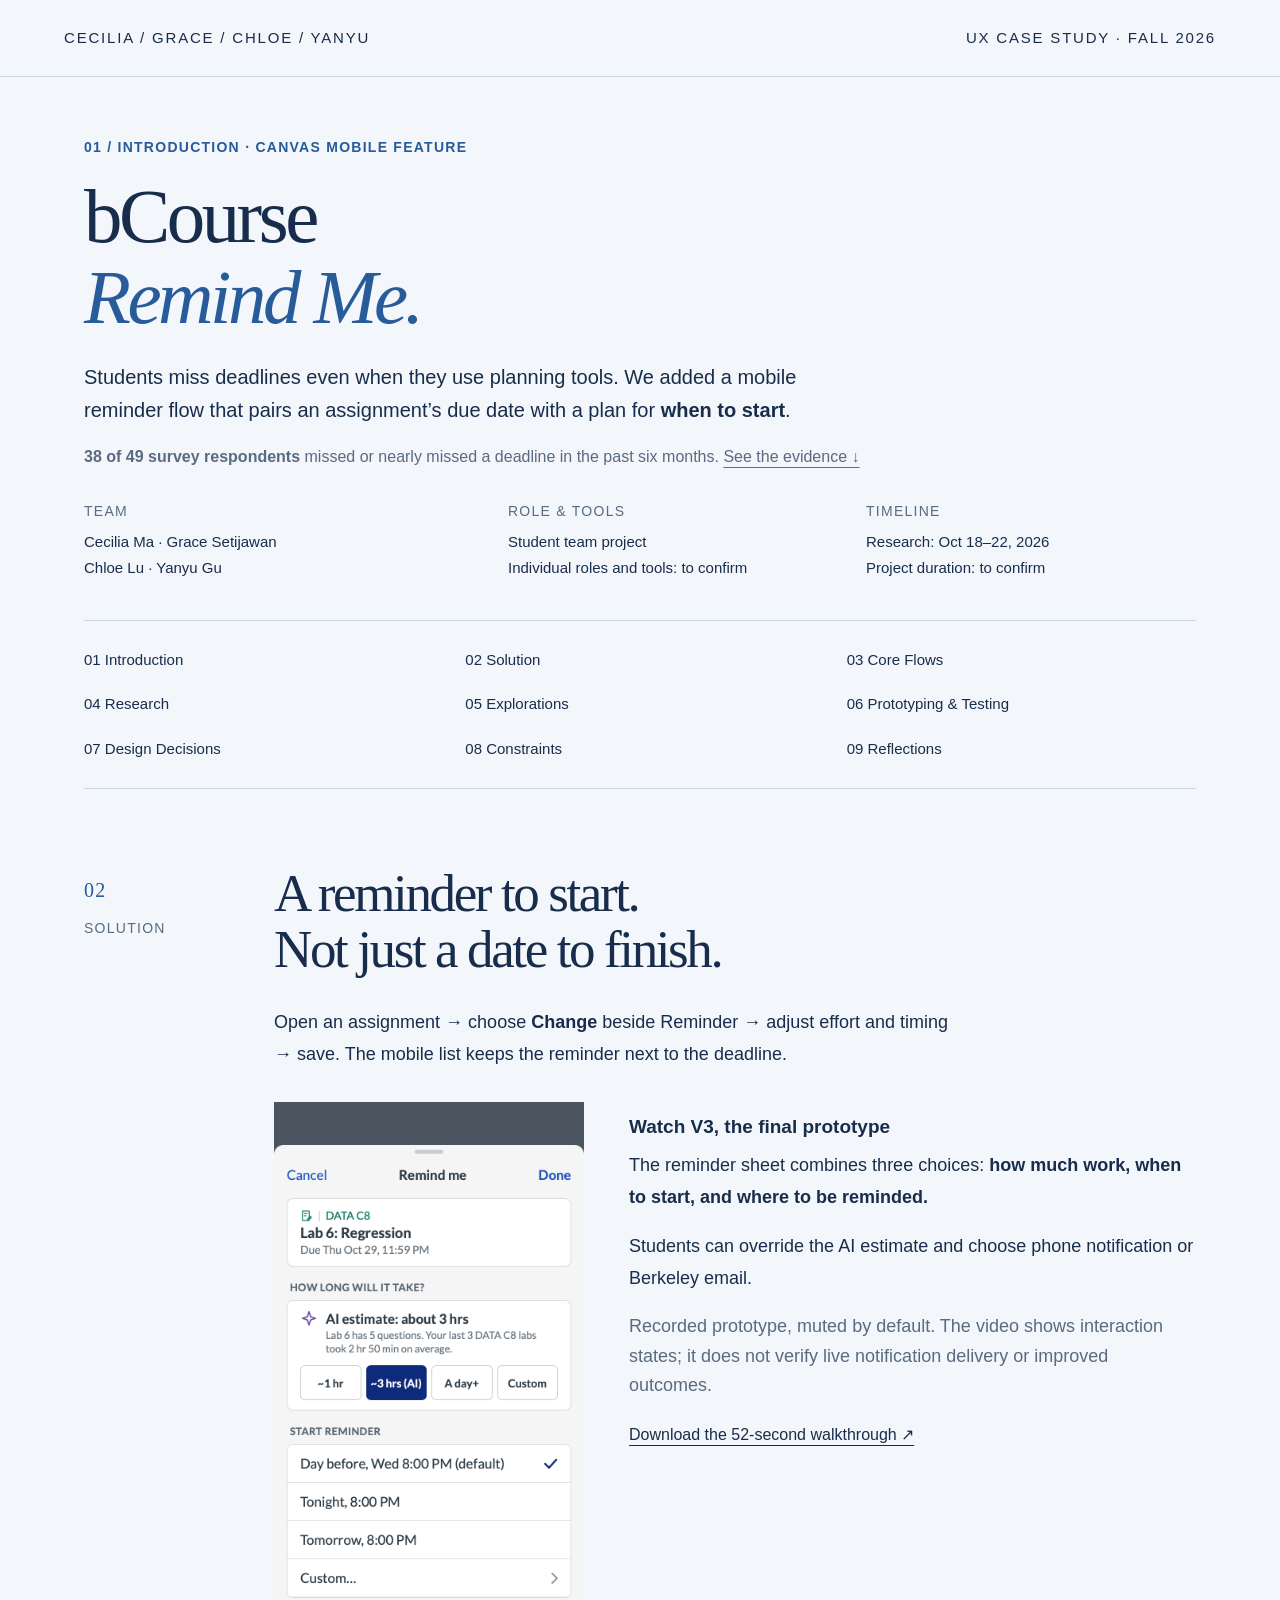
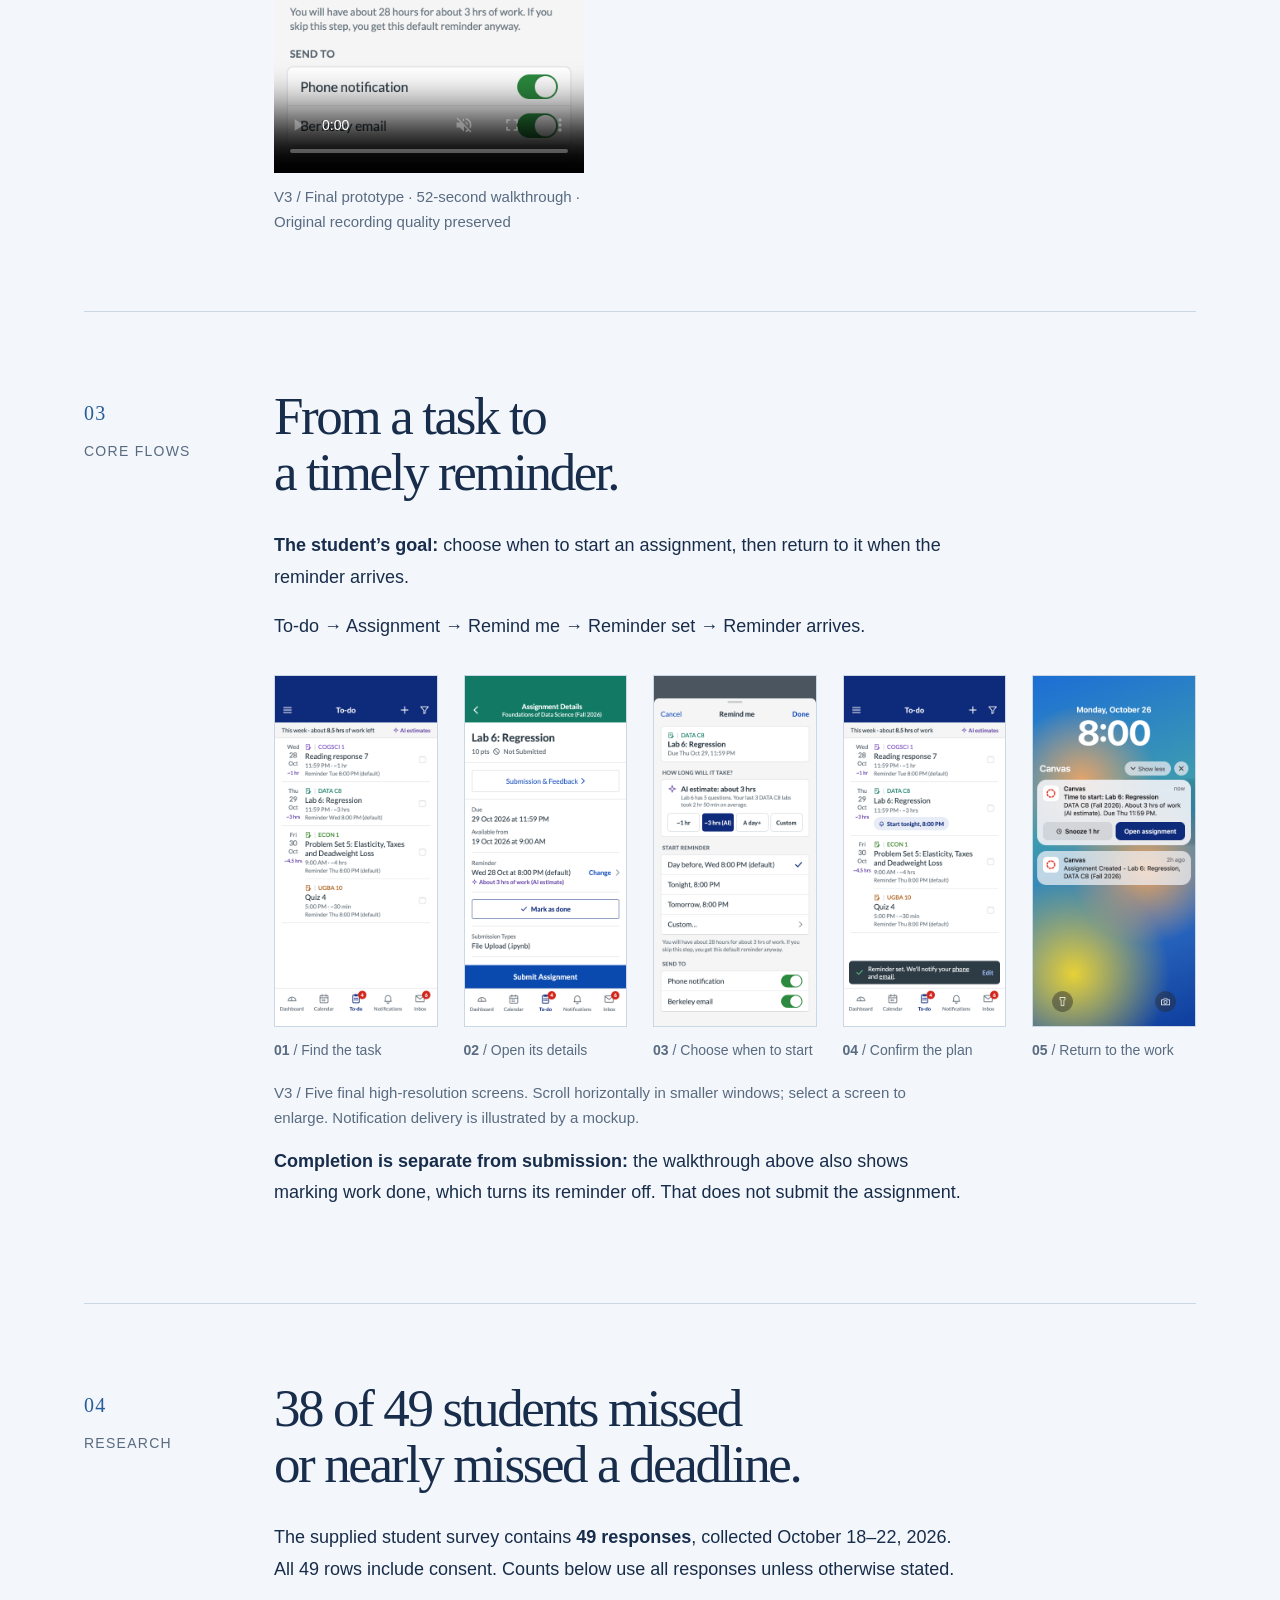
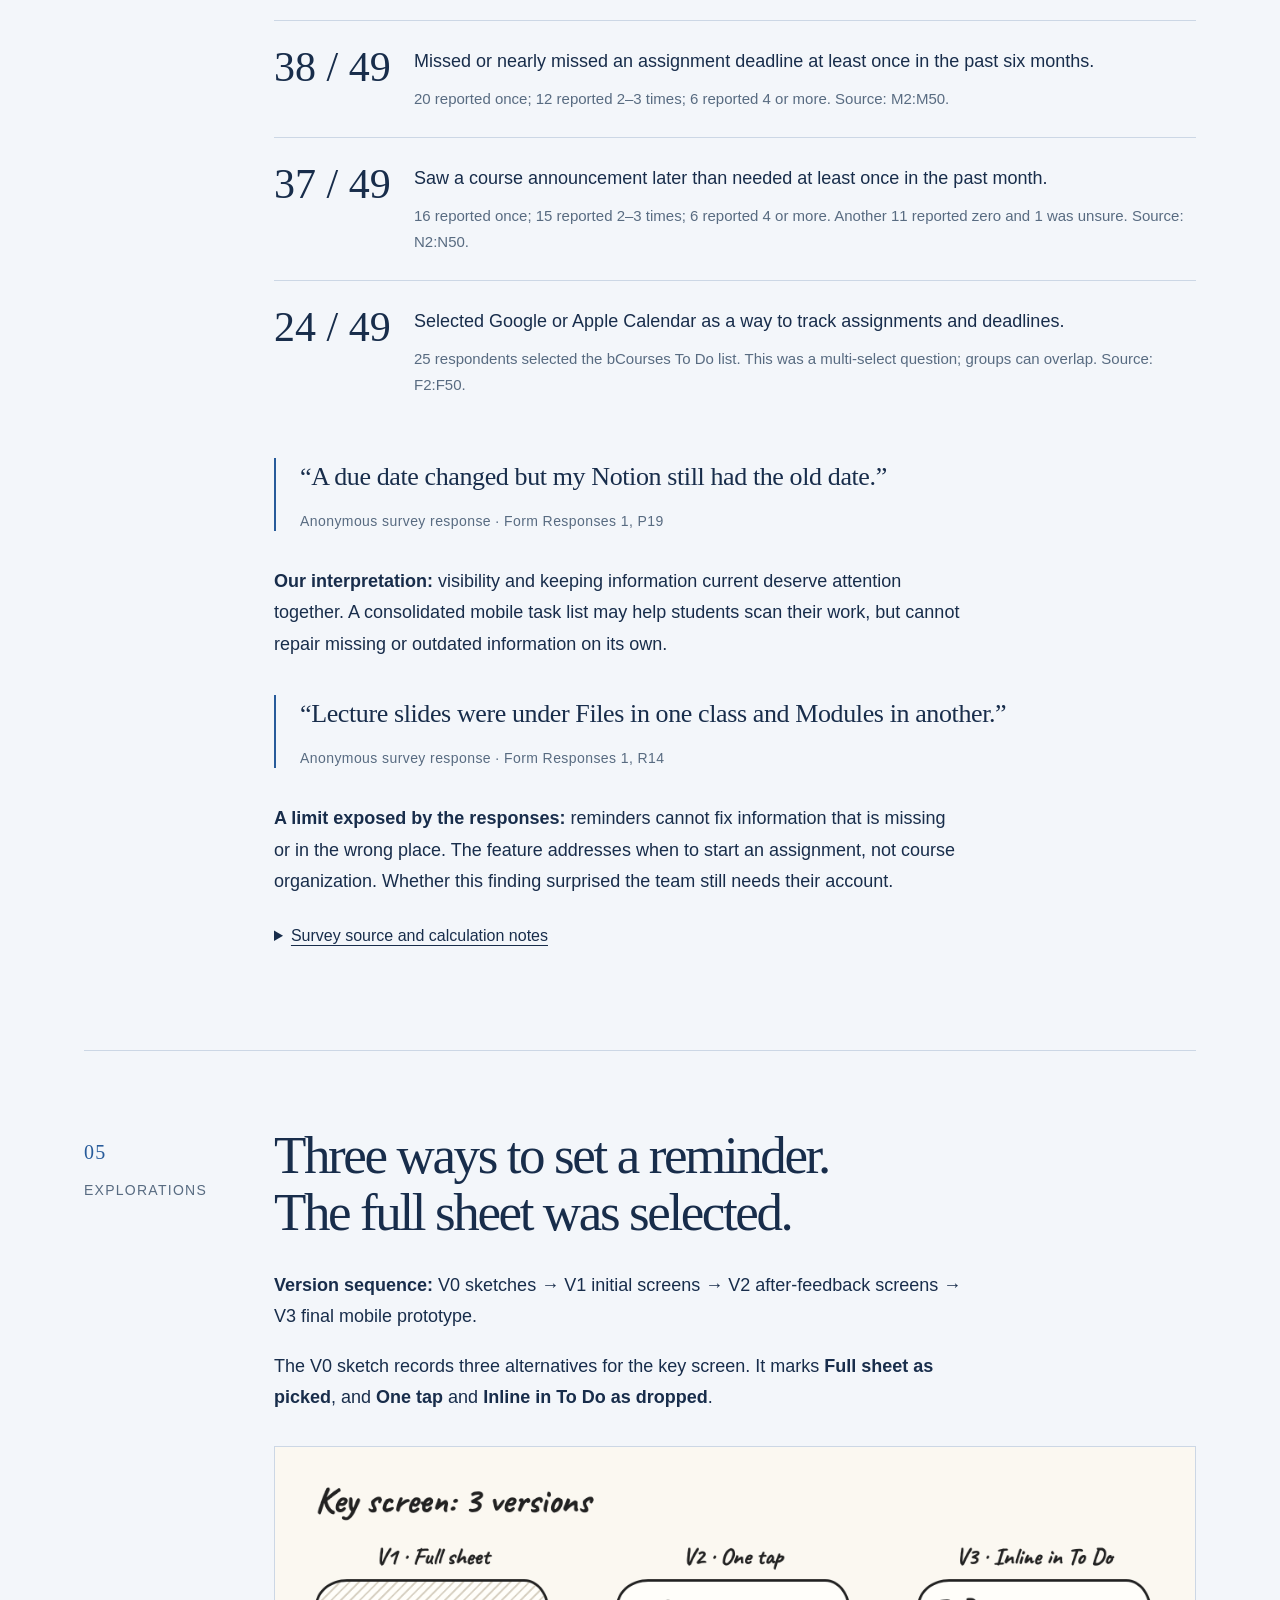
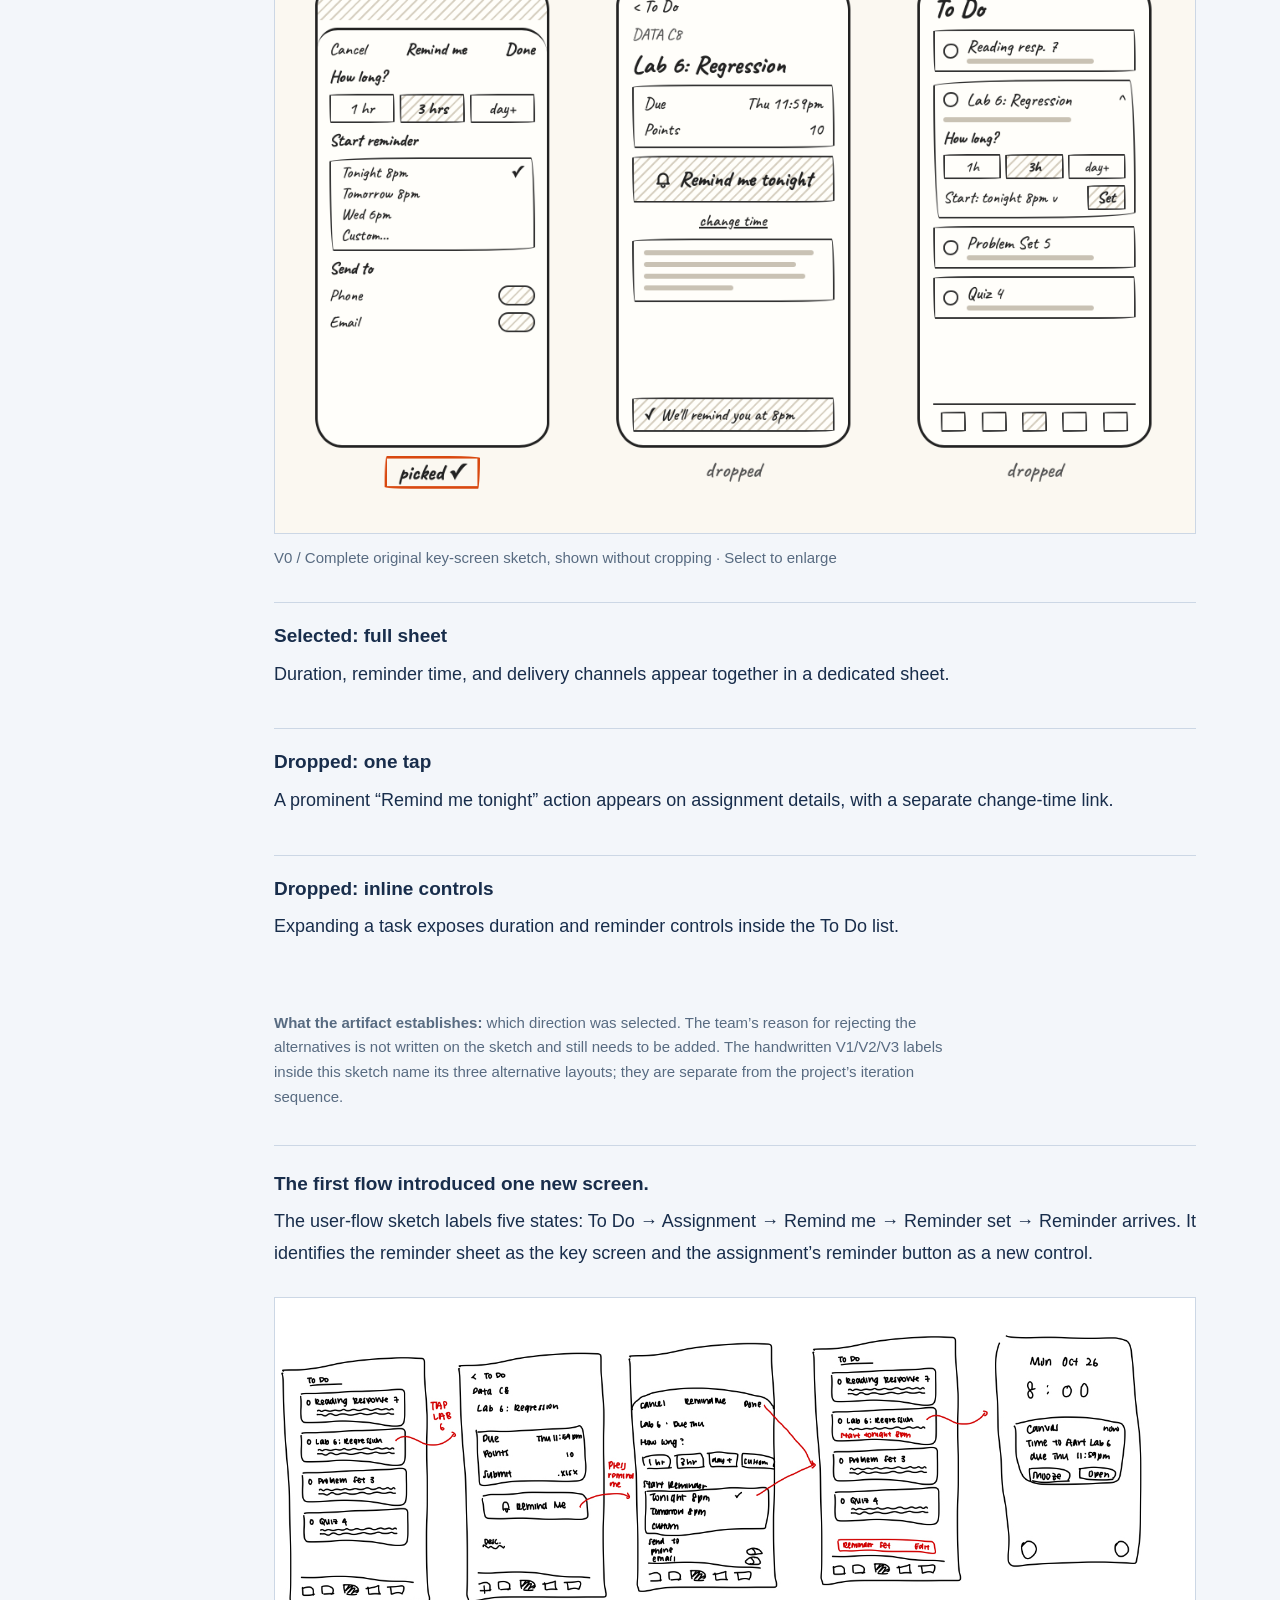
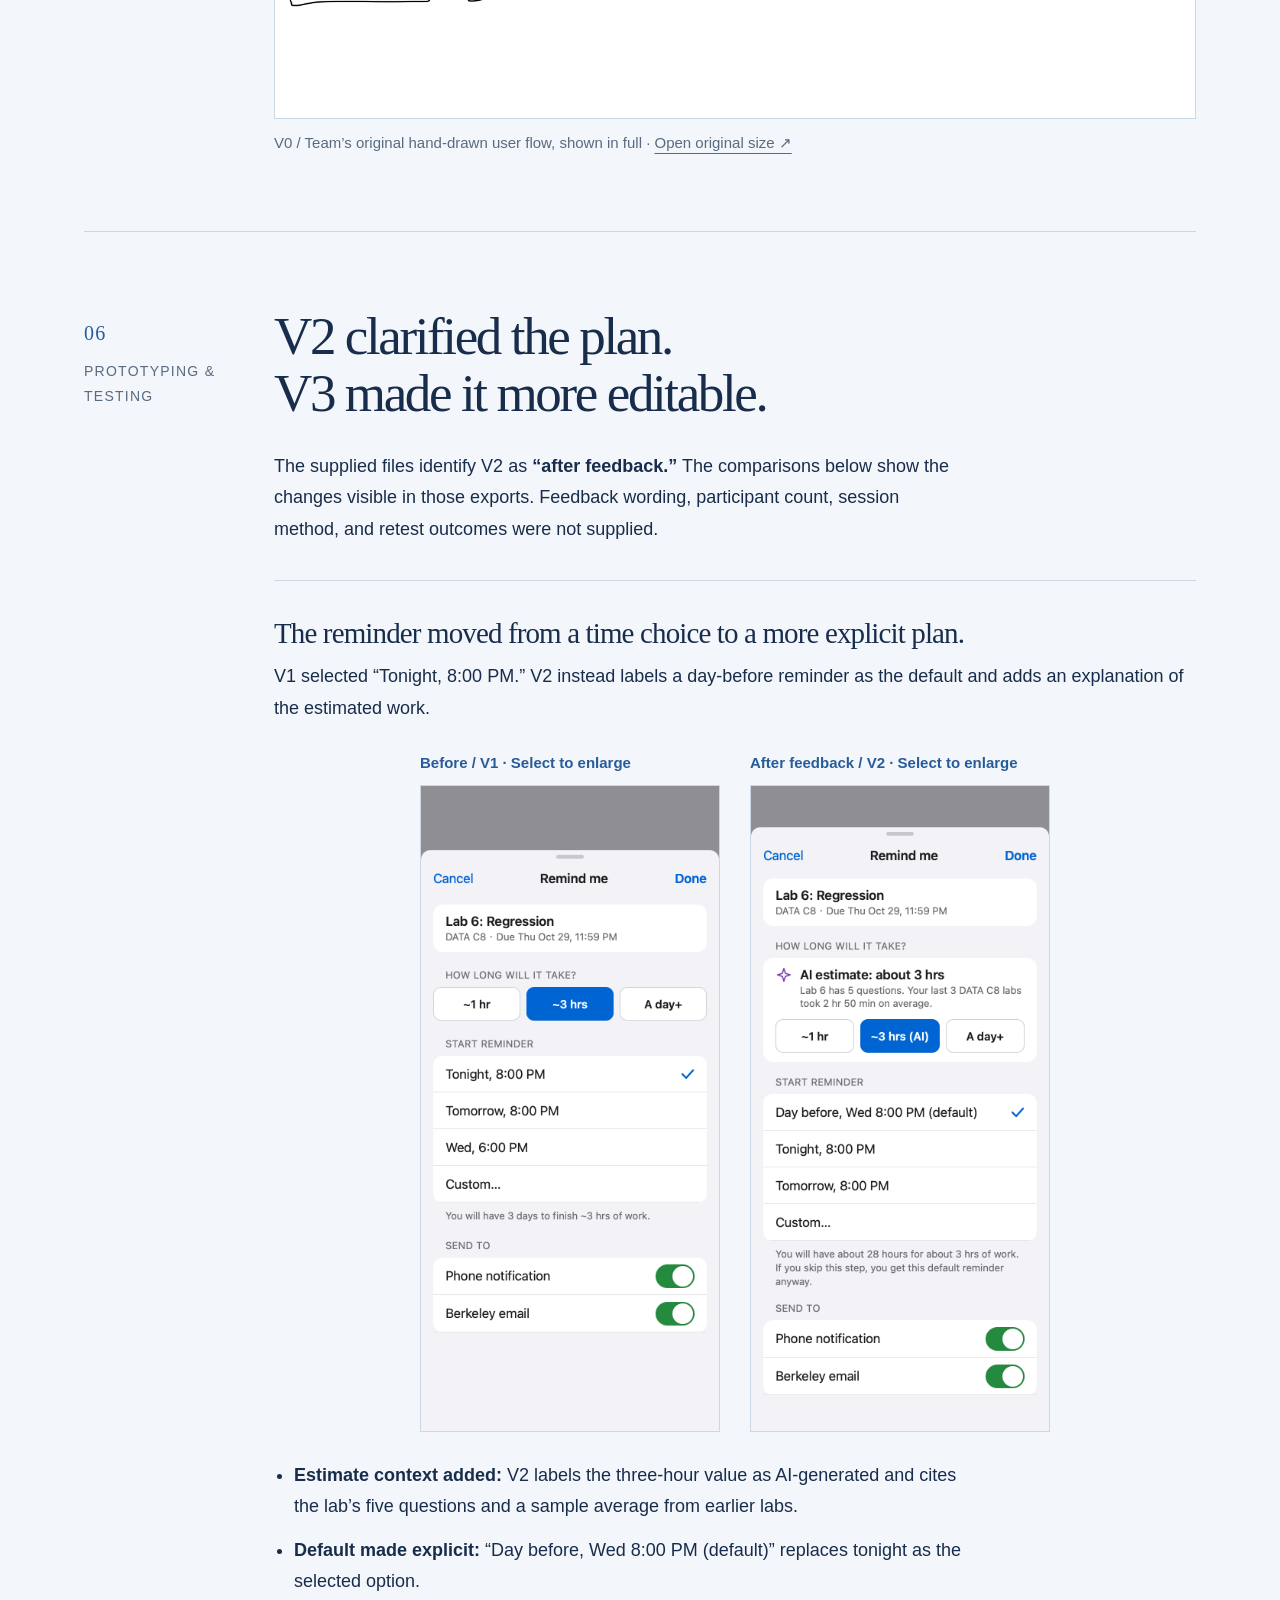
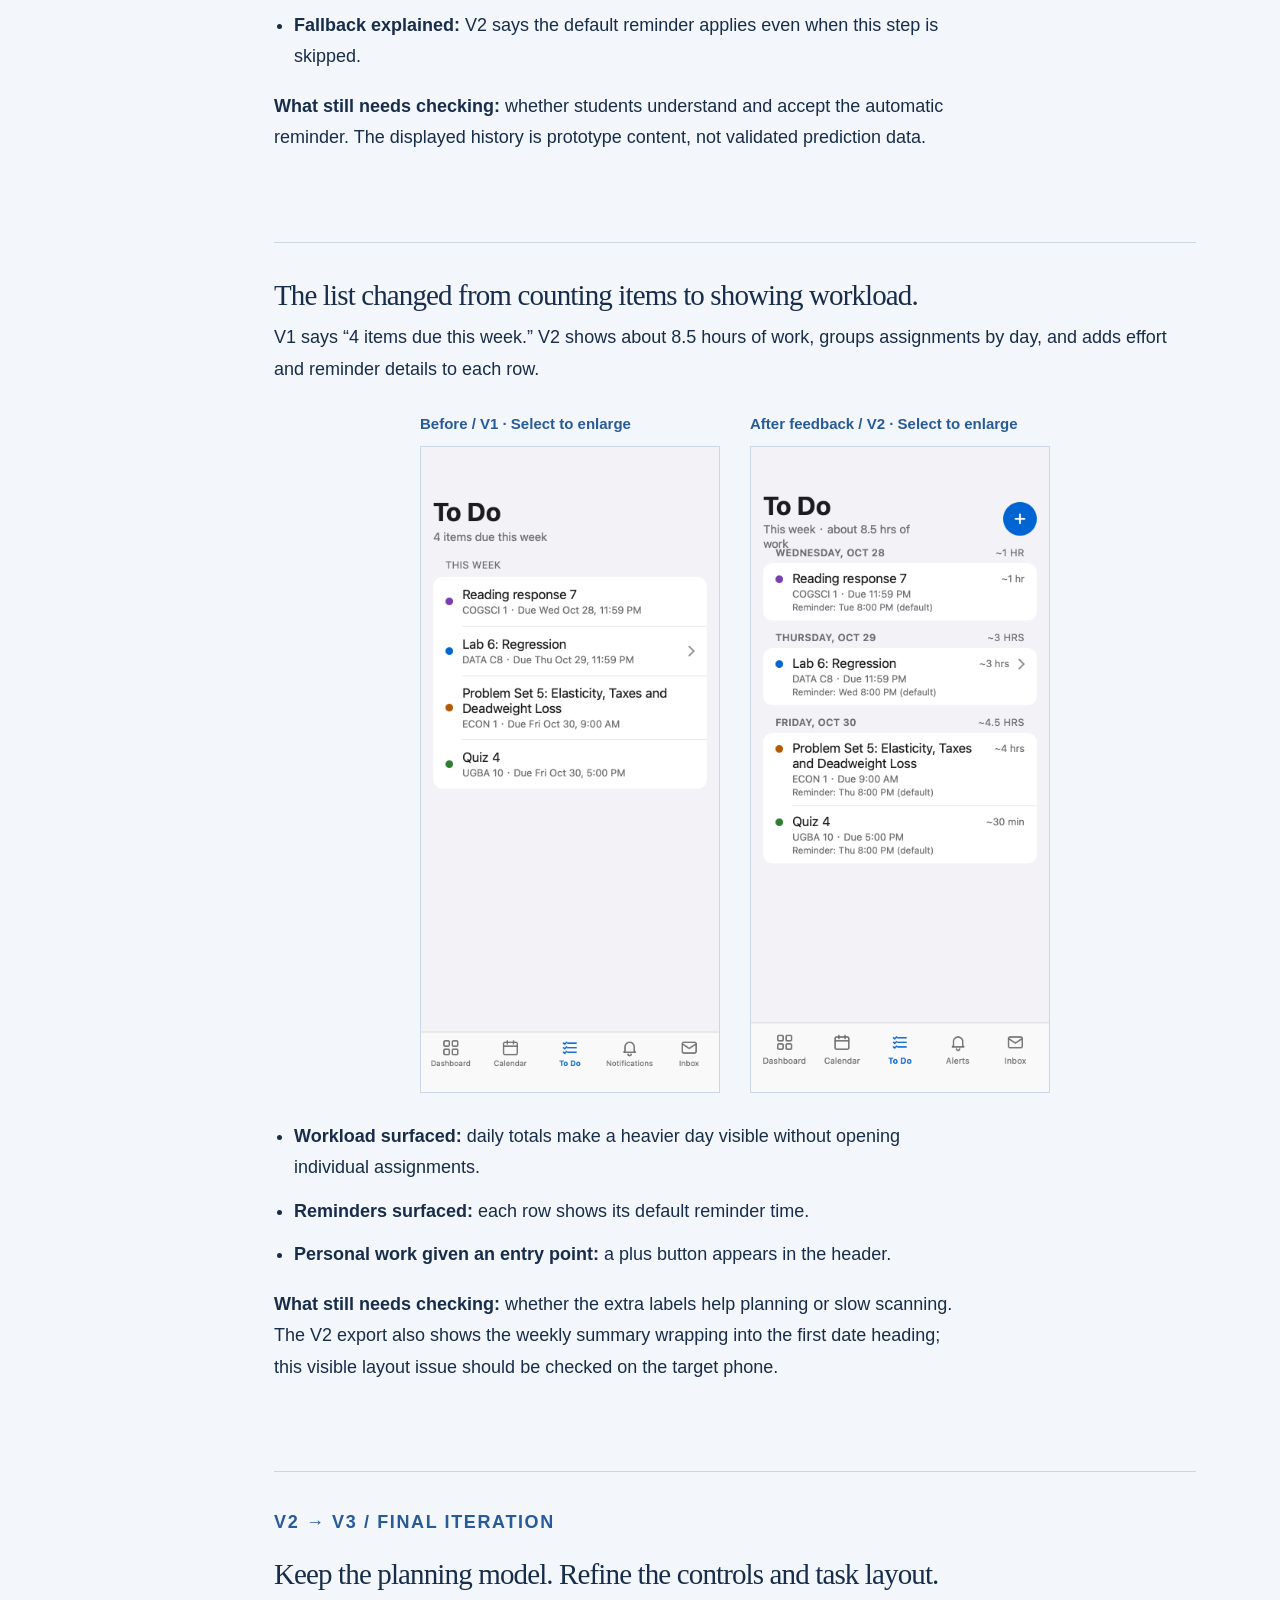
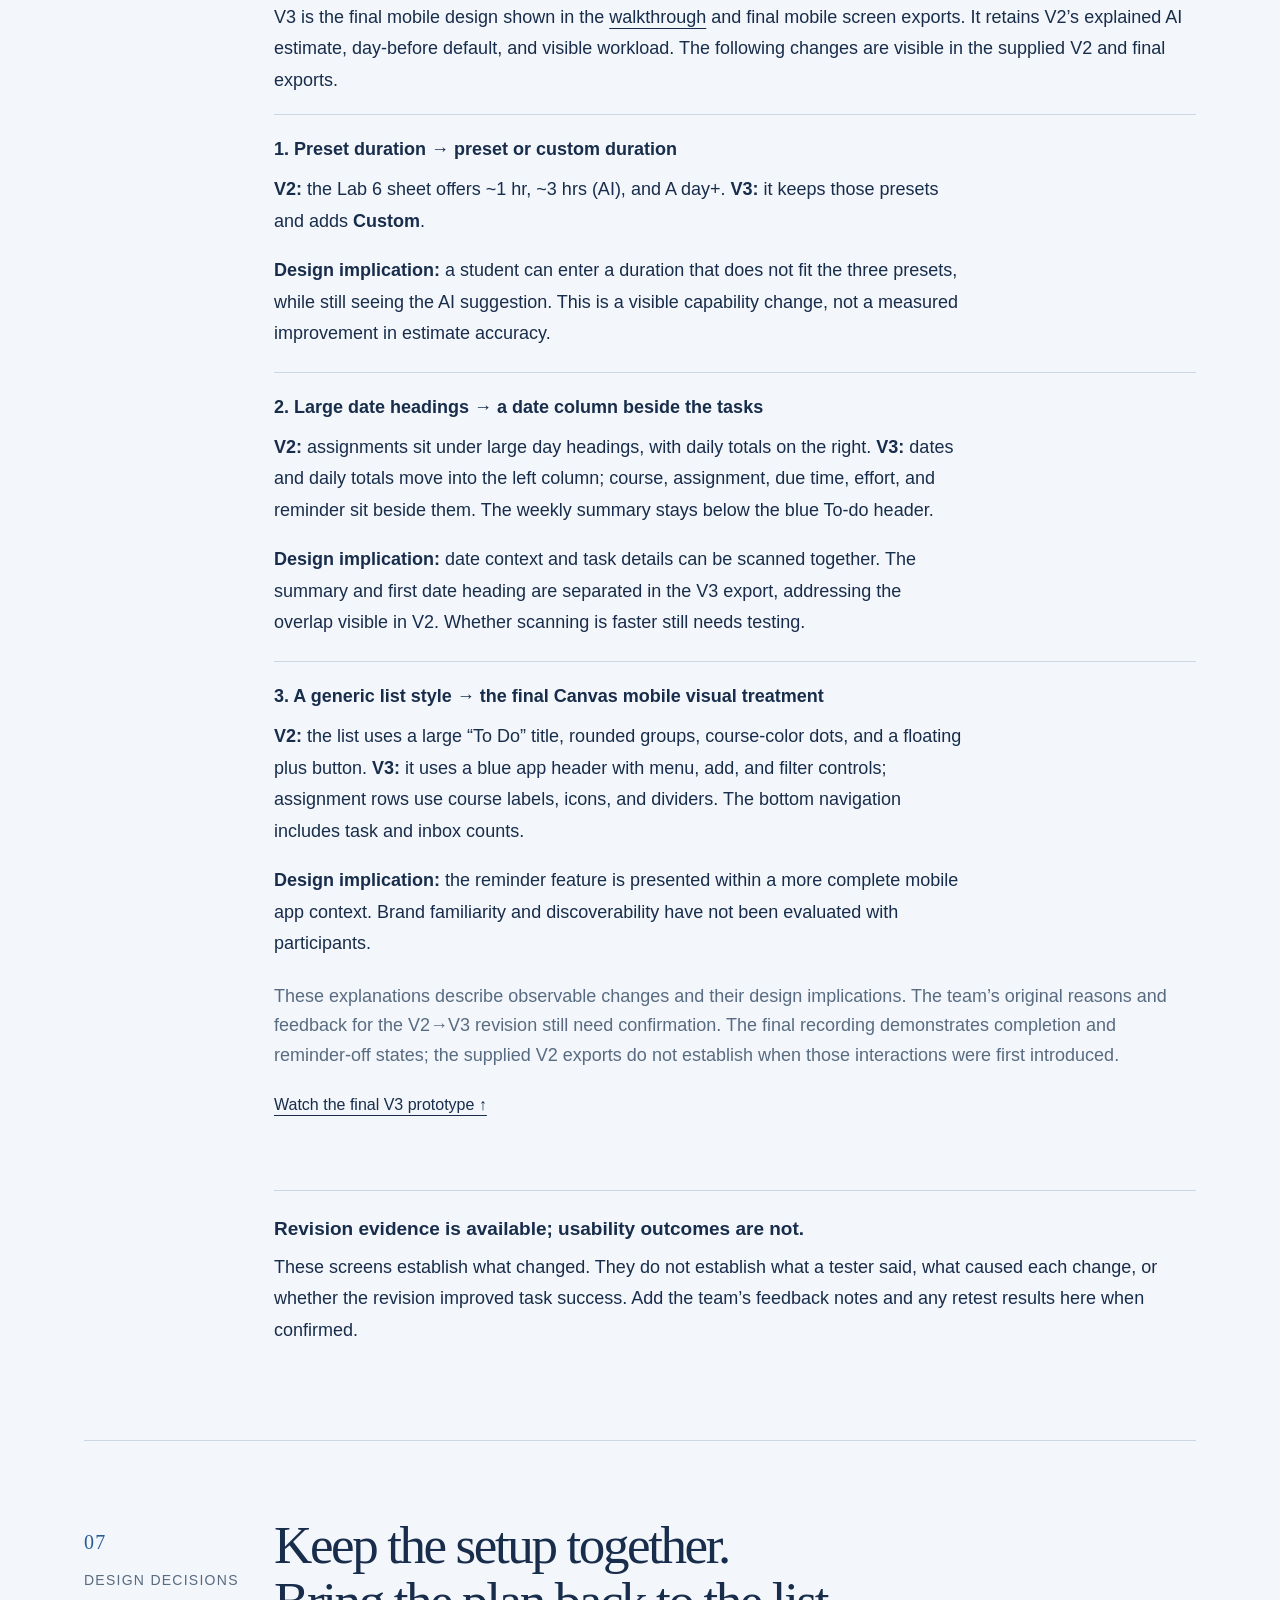
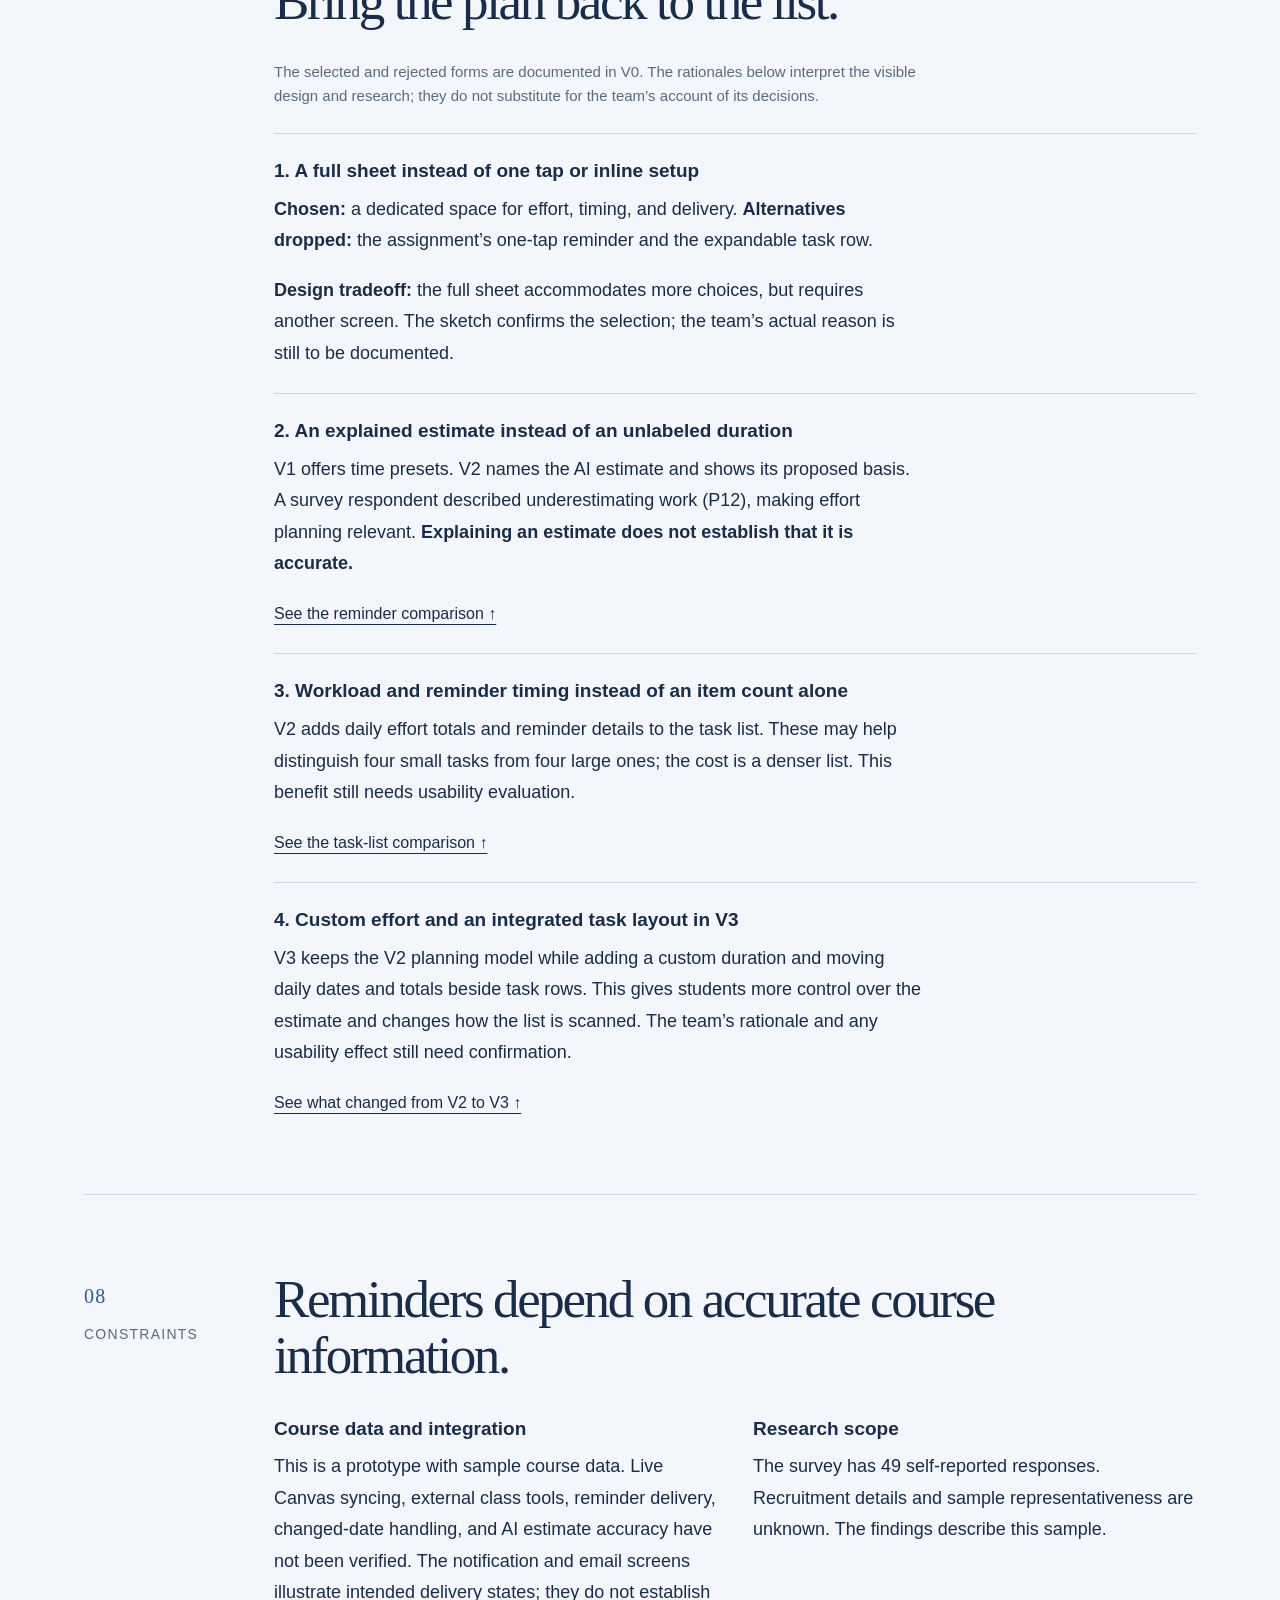
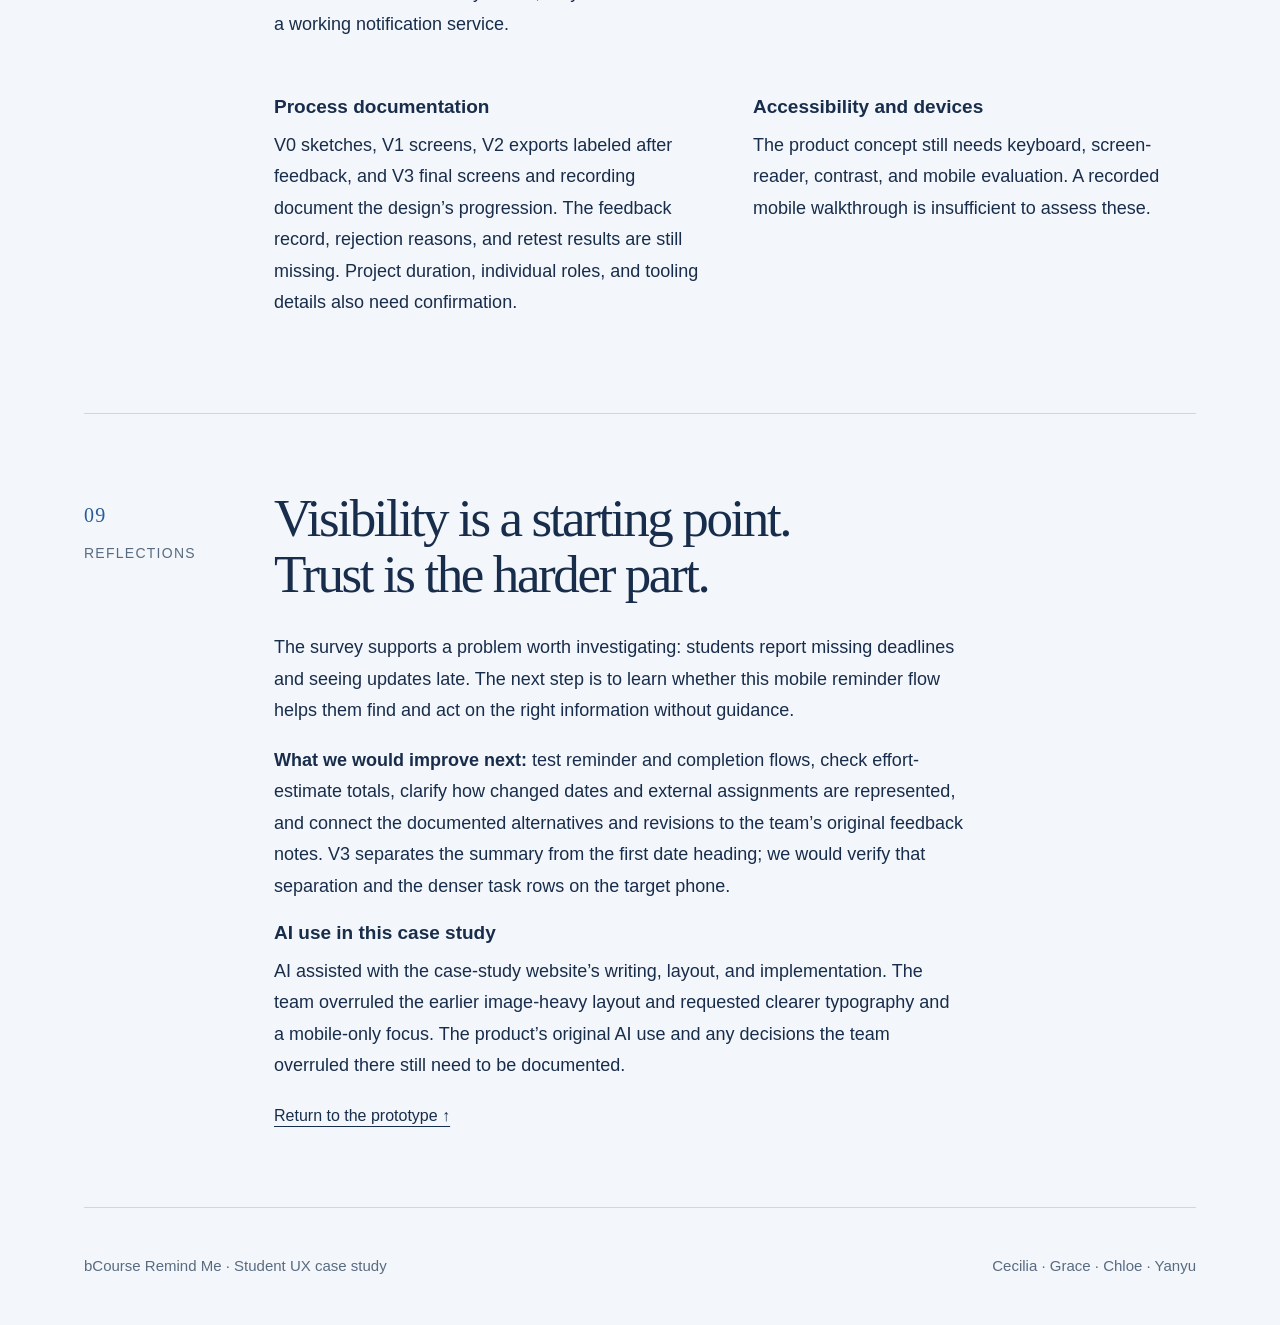
==== index.html @ 9f1f5e27 "Add files via upload" ====
<!doctype html>
<html lang="en"><head><meta charset="utf-8"><meta name="viewport" content="width=device-width,initial-scale=1"><meta name="description" content="bCourse Remind Me: a student UX case study about planning assignment work and setting reminders in the Canvas mobile app."><title>bCourse Remind Me — UX Case Study</title><link rel="stylesheet" href="styles.css"></head>
<body><a class="skip" href="#introduction">Skip to case study</a><header><a href="#">Cecilia / Grace / Chloe / Yanyu</a><span>UX case study · Fall 2026</span></header><main>
<section class="overview" id="introduction"><p class="eyebrow">01 / Introduction · Canvas mobile feature</p><h1>bCourse<br><em>Remind Me.</em></h1><p class="intro">Students miss deadlines even when they use planning tools. We added a mobile reminder flow that pairs an assignment’s due date with a plan for <strong>when to start</strong>.</p><p class="overview-evidence"><strong>38 of 49 survey respondents</strong> missed or nearly missed a deadline in the past six months. <a href="#research">See the evidence ↓</a></p><dl class="project-facts"><div><dt>Team</dt><dd>Cecilia Ma · Grace Setijawan<br>Chloe Lu · Yanyu Gu</dd></div><div><dt>Role &amp; tools</dt><dd>Student team project<br>Individual roles and tools: to confirm</dd></div><div><dt>Timeline</dt><dd>Research: Oct 18–22, 2026<br>Project duration: to confirm</dd></div></dl></section><nav class="contents" aria-label="Case study sections"><a href="#introduction">01 Introduction</a><a href="#solution">02 Solution</a><a href="#flows">03 Core Flows</a><a href="#research">04 Research</a><a href="#explorations">05 Explorations</a><a href="#testing">06 Prototyping &amp; Testing</a><a href="#decisions">07 Design Decisions</a><a href="#constraints">08 Constraints</a><a href="#reflections">09 Reflections</a></nav>

<section class="section" id="solution"><div class="section-label"><b>02</b>Solution</div><div class="body"><h2>A reminder to start.<br>Not just a date to finish.</h2><p>Open an assignment → choose <strong>Change</strong> beside Reminder → adjust effort and timing → save. The mobile list keeps the reminder next to the deadline.</p><div class="video-story"><figure class="flow-video"><video controls muted playsinline preload="metadata" poster="remind-me.png" aria-label="52-second prototype walkthrough · Adjust effort, set a reminder, and manage completion"><source src="prototype.mp4" type="video/mp4"><a href="prototype.mp4">Download video</a></video><figcaption>V3 / Final prototype · 52-second walkthrough · Original recording quality preserved</figcaption></figure><div class="beside-video"><h3>Watch V3, the final prototype</h3><p>The reminder sheet combines three choices: <strong>how much work, when to start, and where to be reminded.</strong></p><p>Students can override the AI estimate and choose phone notification or Berkeley email.</p><p class="small">Recorded prototype, muted by default. The video shows interaction states; it does not verify live notification delivery or improved outcomes.</p><a class="text-link" href="prototype.mp4">Download the 52-second walkthrough ↗</a></div></div></div></section>
<section class="section" id="flows"><div class="section-label"><b>03</b>Core Flows</div><div class="body"><h2>From a task to<br>a timely reminder.</h2><p><strong>The student’s goal:</strong> choose when to start an assignment, then return to it when the reminder arrives.</p><p>To-do → Assignment → Remind me → Reminder set → Reminder arrives.</p><div class="prototype-five" aria-label="Five final V3 prototype screens"><figure><a href="to-do.png" target="_blank" rel="noopener"><img src="to-do.png" alt="V3 prototype: Find the task" width="780" height="1688" loading="lazy"></a><figcaption><b>01</b> / Find the task</figcaption></figure><figure><a href="assignment.png" target="_blank" rel="noopener"><img src="assignment.png" alt="V3 prototype: Open its details" width="780" height="1688" loading="lazy"></a><figcaption><b>02</b> / Open its details</figcaption></figure><figure><a href="remind-me.png" target="_blank" rel="noopener"><img src="remind-me.png" alt="V3 prototype: Choose when to start" width="780" height="1688" loading="lazy"></a><figcaption><b>03</b> / Choose when to start</figcaption></figure><figure><a href="reminder-set.png" target="_blank" rel="noopener"><img src="reminder-set.png" alt="V3 prototype: Confirm the plan" width="780" height="1688" loading="lazy"></a><figcaption><b>04</b> / Confirm the plan</figcaption></figure><figure><a href="notification.png" target="_blank" rel="noopener"><img src="notification.png" alt="V3 prototype: Return to the work" width="780" height="1688" loading="lazy"></a><figcaption><b>05</b> / Return to the work</figcaption></figure></div><p class="small">V3 / Five final high-resolution screens. Scroll horizontally in smaller windows; select a screen to enlarge. Notification delivery is illustrated by a mockup.</p><p><strong>Completion is separate from submission:</strong> the walkthrough above also shows marking work done, which turns its reminder off. That does not submit the assignment.</p></div></section>
<section class="section" id="research"><div class="section-label"><b>04</b>Research</div><div class="body"><h2>38 of 49 students missed<br>or nearly missed a deadline.</h2><p>The supplied student survey contains <strong>49 responses</strong>, collected October 18–22, 2026. All 49 rows include consent. Counts below use all responses unless otherwise stated.</p><div class="stats"><div class="stat"><strong>38 / 49</strong><p>Missed or nearly missed an assignment deadline at least once in the past six months.<small>20 reported once; 12 reported 2–3 times; 6 reported 4 or more. Source: M2:M50.</small></p></div><div class="stat"><strong>37 / 49</strong><p>Saw a course announcement later than needed at least once in the past month.<small>16 reported once; 15 reported 2–3 times; 6 reported 4 or more. Another 11 reported zero and 1 was unsure. Source: N2:N50.</small></p></div><div class="stat"><strong>24 / 49</strong><p>Selected Google or Apple Calendar as a way to track assignments and deadlines.<small>25 respondents selected the bCourses To Do list. This was a multi-select question; groups can overlap. Source: F2:F50.</small></p></div></div><blockquote>“A due date changed but my Notion still had the old date.”<cite>Anonymous survey response · Form Responses 1, P19</cite></blockquote><p><strong>Our interpretation:</strong> visibility and keeping information current deserve attention together. A consolidated mobile task list may help students scan their work, but cannot repair missing or outdated information on its own.</p><blockquote>“Lecture slides were under Files in one class and Modules in another.”<cite>Anonymous survey response · Form Responses 1, R14</cite></blockquote><p><strong>A limit exposed by the responses:</strong> reminders cannot fix information that is missing or in the wrong place. The feature addresses when to start an assignment, not course organization. Whether this finding surprised the team still needs their account.</p><details><summary>Survey source and calculation notes</summary><p>Source workbook: bCourses_Canvas Student Survey (Responses).xlsx. Worksheet: Form Responses 1. Header row: 1; responses: rows 2–50. Collection dates: A2:A50. Consent: B2:B50. No rows removed. Numeric 0 and 1 were interpreted as zero and once; range categories were counted as responses, not expanded into event totals. “Not sure” was not counted as an incident. Quoted responses are reproduced verbatim; contact details are excluded.</p><p>The recruitment method and representativeness are not documented in the supplied materials. This is self-reported survey evidence, not proof of causation or a usability test of the redesign.</p></details></div></section>
<section class="section" id="explorations"><div class="section-label"><b>05</b>Explorations</div><div class="body"><h2>Three ways to set a reminder.<br>The full sheet was selected.</h2><p><strong>Version sequence:</strong> V0 sketches → V1 initial screens → V2 after-feedback screens → V3 final mobile prototype.</p><p>The V0 sketch records three alternatives for the key screen. It marks <strong>Full sheet as picked</strong>, and <strong>One tap</strong> and <strong>Inline in To Do as dropped</strong>.</p><div class="process-artifact"><figure><a href="v0-alternatives.png" target="_blank" rel="noopener"><img src="v0-alternatives.png" alt="Original sketch comparing full reminder sheet, one-tap reminder and inline task controls; full sheet marked picked" loading="lazy"></a><figcaption>V0 / Complete original key-screen sketch, shown without cropping · Select to enlarge</figcaption></figure></div><div class="choice-notes"><div><h3>Selected: full sheet</h3><p>Duration, reminder time, and delivery channels appear together in a dedicated sheet.</p></div><div><h3>Dropped: one tap</h3><p>A prominent “Remind me tonight” action appears on assignment details, with a separate change-time link.</p></div><div><h3>Dropped: inline controls</h3><p>Expanding a task exposes duration and reminder controls inside the To Do list.</p></div></div><p class="small"><strong>What the artifact establishes:</strong> which direction was selected. The team’s reason for rejecting the alternatives is not written on the sketch and still needs to be added. The handwritten V1/V2/V3 labels inside this sketch name its three alternative layouts; they are separate from the project’s iteration sequence.</p><div class="process-note"><h3>The first flow introduced one new screen.</h3><p>The user-flow sketch labels five states: To Do → Assignment → Remind me → Reminder set → Reminder arrives. It identifies the reminder sheet as the key screen and the assignment’s reminder button as a new control.</p><figure id="team-handdrawn-flow" class="full-sketch"><a href="team-handdrawn-flow.png" target="_blank" rel="noopener"><img src="team-handdrawn-flow.png" alt="Team’s original hand-drawn five-step flow from To Do through reminder settings to the arriving notification, connected by red arrows" width="1485" height="677" loading="lazy"></a><figcaption>V0 / Team’s original hand-drawn user flow, shown in full · <a href="team-handdrawn-flow.png" target="_blank" rel="noopener">Open original size ↗</a></figcaption></figure></div></div></section>
<section class="section" id="testing"><div class="section-label"><b>06</b>Prototyping &amp; Testing</div><div class="body"><h2>V2 clarified the plan.<br>V3 made it more editable.</h2><p>The supplied files identify V2 as <strong>“after feedback.”</strong> The comparisons below show the changes visible in those exports. Feedback wording, participant count, session method, and retest outcomes were not supplied.</p><div class="revision" id="reminder-revision"><h3>The reminder moved from a time choice to a more explicit plan.</h3><p>V1 selected “Tonight, 8:00 PM.” V2 instead labels a day-before reminder as the default and adds an explanation of the estimated work.</p><div class="before-after"><figure><a href="v1-reminder.png" target="_blank" rel="noopener"><img src="v1-reminder.png" alt="V1 before revision: The reminder moved from a time choice to a more explicit plan." loading="lazy"></a><figcaption>Before / V1 · Select to enlarge</figcaption></figure><figure><a href="v2-reminder.png" target="_blank" rel="noopener"><img src="v2-reminder.png" alt="V2 after feedback: The reminder moved from a time choice to a more explicit plan." loading="lazy"></a><figcaption>After feedback / V2 · Select to enlarge</figcaption></figure></div><div class="change-explanation"><ul><li><strong>Estimate context added:</strong> V2 labels the three-hour value as AI-generated and cites the lab’s five questions and a sample average from earlier labs.</li><li><strong>Default made explicit:</strong> “Day before, Wed 8:00 PM (default)” replaces tonight as the selected option.</li><li><strong>Fallback explained:</strong> V2 says the default reminder applies even when this step is skipped.</li></ul><p><strong>What still needs checking:</strong> whether students understand and accept the automatic reminder. The displayed history is prototype content, not validated prediction data.</p></div></div><div class="revision" id="todo-revision"><h3>The list changed from counting items to showing workload.</h3><p>V1 says “4 items due this week.” V2 shows about 8.5 hours of work, groups assignments by day, and adds effort and reminder details to each row.</p><div class="before-after"><figure><a href="v1-todo.png" target="_blank" rel="noopener"><img src="v1-todo.png" alt="V1 before revision: The list changed from counting items to showing workload." loading="lazy"></a><figcaption>Before / V1 · Select to enlarge</figcaption></figure><figure><a href="v2-todo.png" target="_blank" rel="noopener"><img src="v2-todo.png" alt="V2 after feedback: The list changed from counting items to showing workload." loading="lazy"></a><figcaption>After feedback / V2 · Select to enlarge</figcaption></figure></div><div class="change-explanation"><ul><li><strong>Workload surfaced:</strong> daily totals make a heavier day visible without opening individual assignments.</li><li><strong>Reminders surfaced:</strong> each row shows its default reminder time.</li><li><strong>Personal work given an entry point:</strong> a plus button appears in the header.</li></ul><p><strong>What still needs checking:</strong> whether the extra labels help planning or slow scanning. The V2 export also shows the weekly summary wrapping into the first date heading; this visible layout issue should be checked on the target phone.</p></div></div><div class="revision" id="v2-to-v3"><p class="label">V2 → V3 / Final iteration</p><h3>Keep the planning model. Refine the controls and task layout.</h3><p>V3 is the final mobile design shown in the <a href="#solution">walkthrough</a> and final mobile screen exports. It retains V2’s explained AI estimate, day-before default, and visible workload. The following changes are visible in the supplied V2 and final exports.</p><div class="v3-change"><h4>1. Preset duration → preset or custom duration</h4><p><strong>V2:</strong> the Lab 6 sheet offers ~1 hr, ~3 hrs (AI), and A day+. <strong>V3:</strong> it keeps those presets and adds <strong>Custom</strong>.</p><p><strong>Design implication:</strong> a student can enter a duration that does not fit the three presets, while still seeing the AI suggestion. This is a visible capability change, not a measured improvement in estimate accuracy.</p></div><div class="v3-change"><h4>2. Large date headings → a date column beside the tasks</h4><p><strong>V2:</strong> assignments sit under large day headings, with daily totals on the right. <strong>V3:</strong> dates and daily totals move into the left column; course, assignment, due time, effort, and reminder sit beside them. The weekly summary stays below the blue To-do header.</p><p><strong>Design implication:</strong> date context and task details can be scanned together. The summary and first date heading are separated in the V3 export, addressing the overlap visible in V2. Whether scanning is faster still needs testing.</p></div><div class="v3-change"><h4>3. A generic list style → the final Canvas mobile visual treatment</h4><p><strong>V2:</strong> the list uses a large “To Do” title, rounded groups, course-color dots, and a floating plus button. <strong>V3:</strong> it uses a blue app header with menu, add, and filter controls; assignment rows use course labels, icons, and dividers. The bottom navigation includes task and inbox counts.</p><p><strong>Design implication:</strong> the reminder feature is presented within a more complete mobile app context. Brand familiarity and discoverability have not been evaluated with participants.</p></div><p class="small">These explanations describe observable changes and their design implications. The team’s original reasons and feedback for the V2→V3 revision still need confirmation. The final recording demonstrates completion and reminder-off states; the supplied V2 exports do not establish when those interactions were first introduced.</p><!-- EDIT V3 RATIONALE: replace inferred implications with the team's actual feedback and reasons when confirmed. --><a class="text-link" href="#solution">Watch the final V3 prototype ↑</a></div><div class="process-note"><h3>Revision evidence is available; usability outcomes are not.</h3><p>These screens establish what changed. They do not establish what a tester said, what caused each change, or whether the revision improved task success. Add the team’s feedback notes and any retest results here when confirmed.</p><!-- EDIT TESTING: add exact feedback, number and type of participants, actual observed failure, and retest results. --></div></div></section>
<section class="section" id="decisions"><div class="section-label"><b>07</b>Design Decisions</div><div class="body"><h2>Keep the setup together.<br>Bring the plan back to the list.</h2><p class="small">The selected and rejected forms are documented in V0. The rationales below interpret the visible design and research; they do not substitute for the team’s account of its decisions.</p><div class="testing-line"><h3>1. A full sheet instead of one tap or inline setup</h3><p><strong>Chosen:</strong> a dedicated space for effort, timing, and delivery. <strong>Alternatives dropped:</strong> the assignment’s one-tap reminder and the expandable task row.</p><p><strong>Design tradeoff:</strong> the full sheet accommodates more choices, but requires another screen. The sketch confirms the selection; the team’s actual reason is still to be documented.</p></div><div class="testing-line"><h3>2. An explained estimate instead of an unlabeled duration</h3><p>V1 offers time presets. V2 names the AI estimate and shows its proposed basis. A survey respondent described underestimating work (P12), making effort planning relevant. <strong>Explaining an estimate does not establish that it is accurate.</strong></p><a class="text-link" href="#reminder-revision">See the reminder comparison ↑</a></div><div class="testing-line"><h3>3. Workload and reminder timing instead of an item count alone</h3><p>V2 adds daily effort totals and reminder details to the task list. These may help distinguish four small tasks from four large ones; the cost is a denser list. This benefit still needs usability evaluation.</p><a class="text-link" href="#todo-revision">See the task-list comparison ↑</a></div><div class="testing-line"><h3>4. Custom effort and an integrated task layout in V3</h3><p>V3 keeps the V2 planning model while adding a custom duration and moving daily dates and totals beside task rows. This gives students more control over the estimate and changes how the list is scanned. The team’s rationale and any usability effect still need confirmation.</p><a class="text-link" href="#v2-to-v3">See what changed from V2 to V3 ↑</a></div></div></section>
<section class="section" id="constraints"><div class="section-label"><b>08</b>Constraints</div><div class="body"><h2>Reminders depend on accurate course information.</h2><div class="two-col"><div><h3>Course data and integration</h3><p>This is a prototype with sample course data. Live Canvas syncing, external class tools, reminder delivery, changed-date handling, and AI estimate accuracy have not been verified. The notification and email screens illustrate intended delivery states; they do not establish a working notification service.</p></div><div><h3>Research scope</h3><p>The survey has 49 self-reported responses. Recruitment details and sample representativeness are unknown. The findings describe this sample.</p></div><div><h3>Process documentation</h3><p>V0 sketches, V1 screens, V2 exports labeled after feedback, and V3 final screens and recording document the design’s progression. The feedback record, rejection reasons, and retest results are still missing. Project duration, individual roles, and tooling details also need confirmation.</p></div><div><h3>Accessibility and devices</h3><p>The product concept still needs keyboard, screen-reader, contrast, and mobile evaluation. A recorded mobile walkthrough is insufficient to assess these.</p></div></div></div></section>
<section class="section" id="reflections"><div class="section-label"><b>09</b>Reflections</div><div class="body"><h2>Visibility is a starting point.<br>Trust is the harder part.</h2><p>The survey supports a problem worth investigating: students report missing deadlines and seeing updates late. The next step is to learn whether this mobile reminder flow helps them find and act on the right information without guidance.</p><p><strong>What we would improve next:</strong> test reminder and completion flows, check effort-estimate totals, clarify how changed dates and external assignments are represented, and connect the documented alternatives and revisions to the team’s original feedback notes. V3 separates the summary from the first date heading; we would verify that separation and the denser task rows on the target phone.</p><h3>AI use in this case study</h3><p>AI assisted with the case-study website’s writing, layout, and implementation. The team overruled the earlier image-heavy layout and requested clearer typography and a mobile-only focus. The product’s original AI use and any decisions the team overruled there still need to be documented.</p><a class="text-link" href="#solution">Return to the prototype ↑</a></div></section>
</main><footer><span>bCourse Remind Me · Student UX case study</span><span>Cecilia · Grace · Chloe · Yanyu</span></footer></body></html>
---- styles.css ----
:root{--paper:#f3f6fa;--ink:#182d4b;--muted:#586b81;--line:#ccd7e5;--accent:#275b9a}*{box-sizing:border-box}html{scroll-behavior:smooth;scroll-padding-top:80px}body{margin:0;background:var(--paper);color:var(--ink);font-family:Arial,Helvetica,sans-serif;font-size:18px;line-height:1.7}a{color:inherit;text-underline-offset:5px}a:hover{color:var(--accent)}a:focus-visible,button:focus-visible{outline:3px solid #286bca;outline-offset:5px}.skip{position:absolute;top:-100px}.skip:focus{top:8px;background:white;padding:8px;z-index:10}header{max-width:1360px;margin:auto;padding:25px 5%;display:flex;justify-content:space-between;border-bottom:1px solid var(--line);font-size:15px;letter-spacing:.12em;text-transform:uppercase}header a{text-decoration:none}main{max-width:1240px;margin:auto;padding:0 5%}.hero{padding:90px 0 60px}.eyebrow,.label{font-size:14px;letter-spacing:.16em;text-transform:uppercase;color:var(--accent);font-weight:bold}h1,h2,h3,p{margin-top:0}h1,h2{font-family:Georgia,'Times New Roman',serif;font-weight:normal;letter-spacing:-.045em;line-height:1.06}h1{font-size:clamp(58px,8vw,106px);max-width:880px;margin:20px 0 30px}h1 em{font-weight:normal;color:var(--accent)}.intro{font-size:21px;line-height:1.6;max-width:680px}.meta{display:flex;gap:70px;margin:38px 0 0;font-size:16px}.meta span{display:block;font-size:14px;letter-spacing:.15em;text-transform:uppercase;color:var(--muted);margin-bottom:5px}.lead-image{margin:0 0 58px;background:#e0e9f4;padding:28px}.lead-image img{width:100%;display:block}.lead-image figcaption{padding-top:15px}.contents{display:flex;flex-wrap:wrap;gap:9px 24px;padding:22px 0;border-top:1px solid var(--line);border-bottom:1px solid var(--line);font-size:15px}.contents a{text-decoration:none}.section{padding:76px 0;border-bottom:1px solid var(--line);display:grid;grid-template-columns:155px minmax(0,1fr);gap:35px}.section-label{padding-top:8px;font-size:14px;letter-spacing:.12em;text-transform:uppercase;color:var(--muted)}.section-label b{display:block;color:var(--accent);font-size:20px;font-family:Georgia,serif;font-weight:normal;margin-bottom:8px}.body h2{font-size:clamp(34px,4.4vw,53px);max-width:800px;margin-bottom:30px}.body>p{max-width:690px}.body h3{font-size:19px;line-height:1.35;margin-bottom:10px}.small,figcaption{font-size:15px;color:var(--muted);line-height:1.6}.two-col{display:grid;grid-template-columns:1fr 1fr;gap:36px;margin-top:32px}.two-col p{font-size:18px}video{width:100%;display:block;background:#e0e9f4;max-height:620px}figure{margin:28px 0}figcaption{margin-top:12px}.text-link{font-size:16px}.flow,.decision{border-top:1px solid var(--line);padding:25px 0;display:grid;grid-template-columns:45px 1fr;gap:15px}.flow>span,.decision>span{font-family:Georgia,serif;font-size:26px;color:var(--accent)}.flow p,.decision p{margin:0;font-size:18px;max-width:640px}.stats{margin:35px 0}.stat{display:grid;grid-template-columns:120px 1fr;gap:20px;align-items:start;padding:25px 0;border-top:1px solid var(--line)}.stat strong{font-family:Georgia,serif;font-size:42px;font-weight:normal;line-height:1}.stat p{margin:0;font-size:18px}.stat small{display:block;color:var(--muted);font-size:15px;margin-top:8px}blockquote{border-left:2px solid var(--accent);padding-left:24px;margin:35px 0;font-family:Georgia,serif;font-size:26px;line-height:1.45;letter-spacing:-.015em}blockquote cite{display:block;font-family:Arial,sans-serif;font-size:14px;font-style:normal;margin-top:15px;color:var(--muted);letter-spacing:.03em}.pending{border-top:1px solid var(--line);border-bottom:1px solid var(--line);padding:24px 0;margin:30px 0}.pending p{margin:8px 0;font-size:18px}details{font-size:16px;margin:25px 0}summary{cursor:pointer;text-decoration:underline;text-underline-offset:4px}.frame{width:100%;display:block}footer{max-width:1240px;margin:auto;padding:45px 5%;display:flex;justify-content:space-between;font-size:15px;color:var(--muted)}@media(max-width:720px){header{font-size:14px;gap:20px}.hero{padding-top:50px}.intro{font-size:18px}.meta{gap:26px;flex-wrap:wrap}.lead-image{padding:10px}.section{grid-template-columns:1fr;gap:18px;padding:48px 0}.section-label b{display:inline;margin-right:12px}.two-col{grid-template-columns:1fr;gap:10px}.stat{grid-template-columns:90px 1fr}.stat strong{font-size:34px}footer{display:block}.contents{gap:12px 20px}}@media(prefers-reduced-motion:reduce){html{scroll-behavior:auto}}
:root .screen-strip{display:grid;grid-template-columns:repeat(3,minmax(0,1fr));gap:18px;margin-top:35px}.screen-strip img{width:100%;display:block;border:1px solid var(--line)}.screen-strip figure{margin:0}video{max-width:390px;margin:auto;max-height:760px}.body:has(video)>figure{padding:25px;background:#e4edf7}.body:has(video)>figure figcaption{text-align:center}@media(max-width:540px){.screen-strip{gap:8px}.screen-strip figcaption{font-size:14px}}

.mobile-showcase{display:grid;grid-template-columns:repeat(3,minmax(0,1fr));gap:clamp(18px,4vw,56px);padding:40px clamp(20px,6vw,78px);background:#e4edf7;margin-bottom:15px;align-items:start}.mobile-showcase figure{margin:0}.mobile-showcase img,.screen-gallery img{display:block;width:100%;height:auto;border:1px solid #ccd7e5}.mobile-showcase a,.screen-gallery a{display:block}.showcase-note{margin-bottom:50px}.gallery-heading{margin-top:45px}.screen-gallery{display:grid;grid-template-columns:repeat(2,minmax(0,1fr));gap:40px 32px;margin:30px 0}.screen-gallery figure{margin:0;max-width:360px}.screen-gallery img{background:white}.screen-gallery a:hover,.mobile-showcase a:hover{outline:2px solid var(--accent);outline-offset:5px}@media(max-width:600px){.mobile-showcase{grid-template-columns:1fr;padding:25px}.mobile-showcase figure{max-width:300px;margin:auto}.mobile-showcase figure+figure{display:none}.screen-gallery{grid-template-columns:1fr;gap:32px}.screen-gallery figure{max-width:360px;margin:0 auto}.screen-gallery figcaption{font-size:15px}}
.overview{padding:58px 0 38px}.overview h1{font-size:clamp(52px,6vw,78px);margin:16px 0 22px}.overview .intro{font-size:20px;max-width:760px;margin-bottom:16px}.overview-evidence{font-size:16px;color:var(--muted)}.project-facts{display:grid;grid-template-columns:1.2fr 1fr 1fr;gap:25px;margin:28px 0 0;font-size:15px}.project-facts dt{font-size:14px;text-transform:uppercase;letter-spacing:.12em;color:var(--muted);margin-bottom:6px}.project-facts dd{margin:0}.video-story{display:grid;grid-template-columns:minmax(220px,310px) minmax(0,1fr);gap:45px;align-items:start;margin-top:32px}.body:has(video)>figure{background:transparent;padding:0}.flow-video{margin:0}.flow-video video{width:100%;height:auto;max-height:none;background:#e4edf7}.flow-video figcaption{text-align:left!important}.beside-video{padding-top:12px}.beside-video p{font-size:18px}.beside-video h3:not(:first-child){margin-top:30px}.annotated{display:grid;grid-template-columns:minmax(200px,265px) minmax(0,1fr);gap:45px;align-items:center;padding:45px 0;border-top:1px solid var(--line)}.annotated:first-of-type{margin-top:30px}.annotated figure{margin:0}.annotated img{display:block;width:100%;height:auto;border:1px solid var(--line)}.annotated h3{font-family:Georgia,serif;font-weight:normal;font-size:29px;letter-spacing:-.03em}.annotated p{font-size:18px}.annotated .label{font-size:14px}.testing-line{border-top:1px solid var(--line);padding-top:24px;margin-top:24px}.testing-line p{font-size:18px;max-width:650px}@media(max-width:800px){.section{grid-template-columns:1fr;gap:18px}.section-label b{display:inline;margin-right:12px}.video-story{gap:28px;grid-template-columns:minmax(180px,260px) minmax(0,1fr)}.annotated{gap:28px;grid-template-columns:minmax(180px,240px) minmax(0,1fr)}}@media(max-width:560px){.overview{padding-top:35px}.overview .intro{font-size:18px}.project-facts{grid-template-columns:1fr;gap:14px}.video-story,.annotated{grid-template-columns:1fr;gap:22px}.flow-video,.annotated figure{max-width:300px;margin:0 auto;width:100%}.annotated>div{grid-row:1}.section{padding:42px 0}.contents{font-size:14px;gap:8px 16px}.beside-video{padding-top:0}.annotated{padding:32px 0}}

.process-artifact{margin:32px 0}.process-artifact figure{margin:0}.process-artifact img{display:block;width:100%;height:auto;border:1px solid var(--line)}.choice-notes{margin:30px 0}.choice-notes>div{border-top:1px solid var(--line);padding:20px 0}.choice-notes p,.process-note p,.revision>p,.change-explanation{font-size:18px}.process-note{border-top:1px solid var(--line);margin-top:35px;padding-top:25px}.revision{padding:35px 0;border-top:1px solid var(--line);margin-top:35px}.before-after{display:grid;grid-template-columns:repeat(2,minmax(0,1fr));gap:30px;max-width:630px;margin:28px auto}.before-after figure{margin:0}.before-after img{display:block;width:100%;height:auto;border:1px solid var(--line)}.before-after figcaption{font-weight:bold;color:var(--accent)}.change-explanation{max-width:690px}.change-explanation li{margin-bottom:12px}.change-explanation ul{padding-left:20px}.revision>h3{font-family:Georgia,serif;font-weight:normal;font-size:29px!important;letter-spacing:-.03em;line-height:1.2!important}@media(max-width:560px){.before-after{gap:16px}.before-after figcaption{font-size:14px}.revision{padding:28px 0}.change-explanation{font-size:18px}}

.before-after figure{display:flex;flex-direction:column}.before-after figcaption{order:-1;margin:0 0 10px}

.full-sketch{margin:28px 0 0}.full-sketch img{display:block;width:100%;height:auto;border:1px solid var(--line)}.full-sketch a{display:block}.full-sketch figcaption a{display:inline}

.prototype-five{display:grid;grid-template-columns:repeat(5,minmax(0,1fr));gap:clamp(14px,2vw,28px);margin:32px 0 20px}.prototype-five figure{margin:0;min-width:0}.prototype-five img{width:100%;height:auto;display:block;border:1px solid var(--line)}.prototype-five figcaption{font-size:14px;margin-top:12px}.prototype-five a{display:block}.prototype-five a:focus-visible{outline:3px solid var(--accent);outline-offset:4px}@media(max-width:850px){.prototype-five{display:flex;overflow-x:auto;scroll-snap-type:x mandatory;padding:3px 3px 16px;gap:22px}.prototype-five figure{flex:0 0 250px;flex-basis:250px;scroll-snap-align:start}.prototype-five img{width:250px}.prototype-five figcaption{font-size:15px}}

.v3-change{padding:22px 0;border-top:1px solid var(--line)}.v3-change h4{font-size:18px;line-height:1.4;margin:0 0 12px}.v3-change p{font-size:18px;max-width:690px}.v3-change p:last-child{margin-bottom:0}

/* Readability: support text stays legible at normal zoom. */
body{line-height:1.75}.small,figcaption,details{line-height:1.65}.project-facts{gap:28px}.project-facts dt,.eyebrow,.label,.section-label{letter-spacing:.09em}.contents{gap:12px 24px}.contents a{padding:4px 0}.stat small{font-size:15px}.overview .intro{line-height:1.65}.before-after figcaption{line-height:1.5}.prototype-five figcaption{line-height:1.6}header{flex-wrap:wrap;gap:12px 24px}footer{gap:20px;flex-wrap:wrap}@media(max-width:560px){.project-facts{gap:20px}.contents{font-size:15px;gap:10px 18px}.section-label{font-size:14px}.small,figcaption{font-size:15px}.prototype-five figcaption,.before-after figcaption{font-size:15px}.project-facts{font-size:16px}}

.team-flow{margin:32px 0 22px}.team-flow img{display:block;width:100%;height:auto;background:white;border:1px solid var(--line)}.team-flow figcaption{font-size:15px;line-height:1.65}.team-flow>a{display:block}

/* Keep the nine section links in balanced rows. */
.contents{display:grid;grid-template-columns:repeat(3,minmax(0,1fr));gap:10px 24px;align-items:start}.contents a{display:block;white-space:normal;line-height:1.5;padding:6px 0}@media(min-width:1100px){.contents{grid-template-columns:repeat(3,minmax(0,1fr));gap:10px 32px}}@media(max-width:560px){.contents{grid-template-columns:repeat(3,minmax(0,1fr));gap:10px 14px;font-size:14px}.contents a{padding:5px 0}}
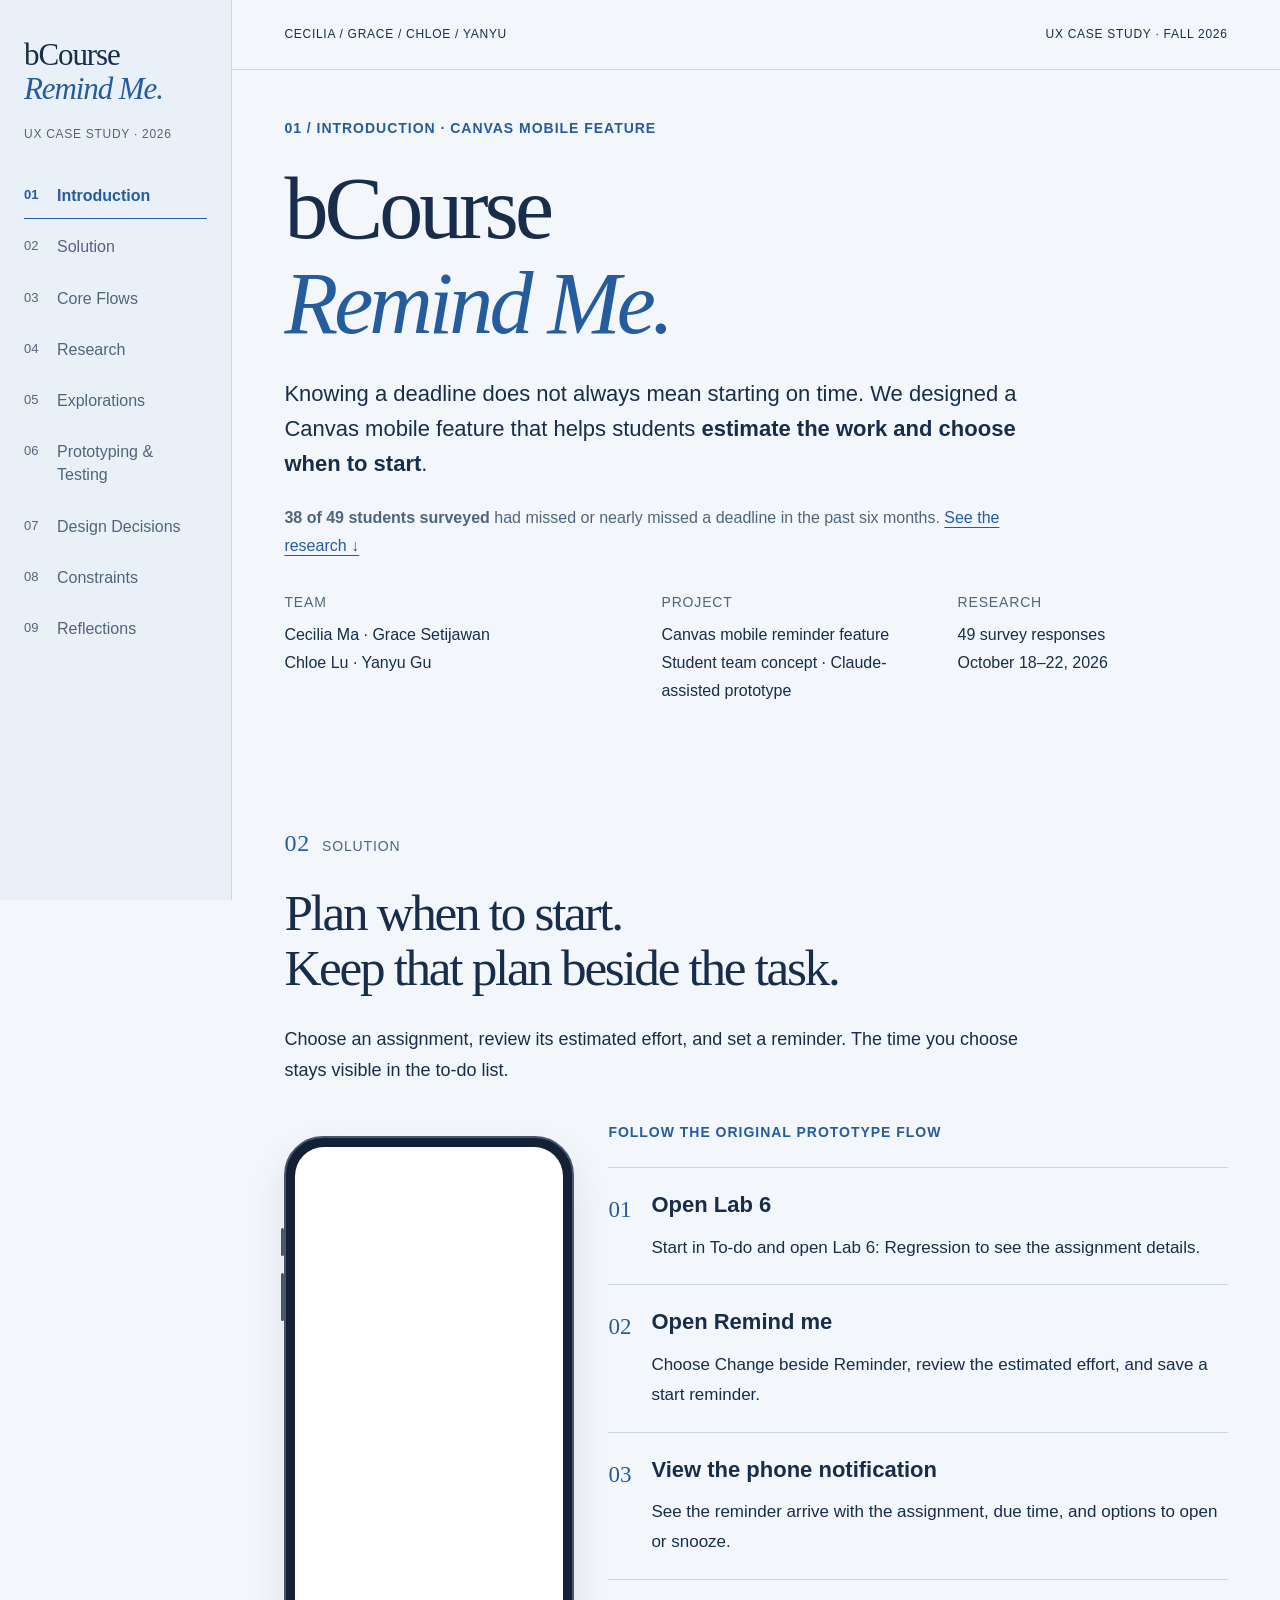
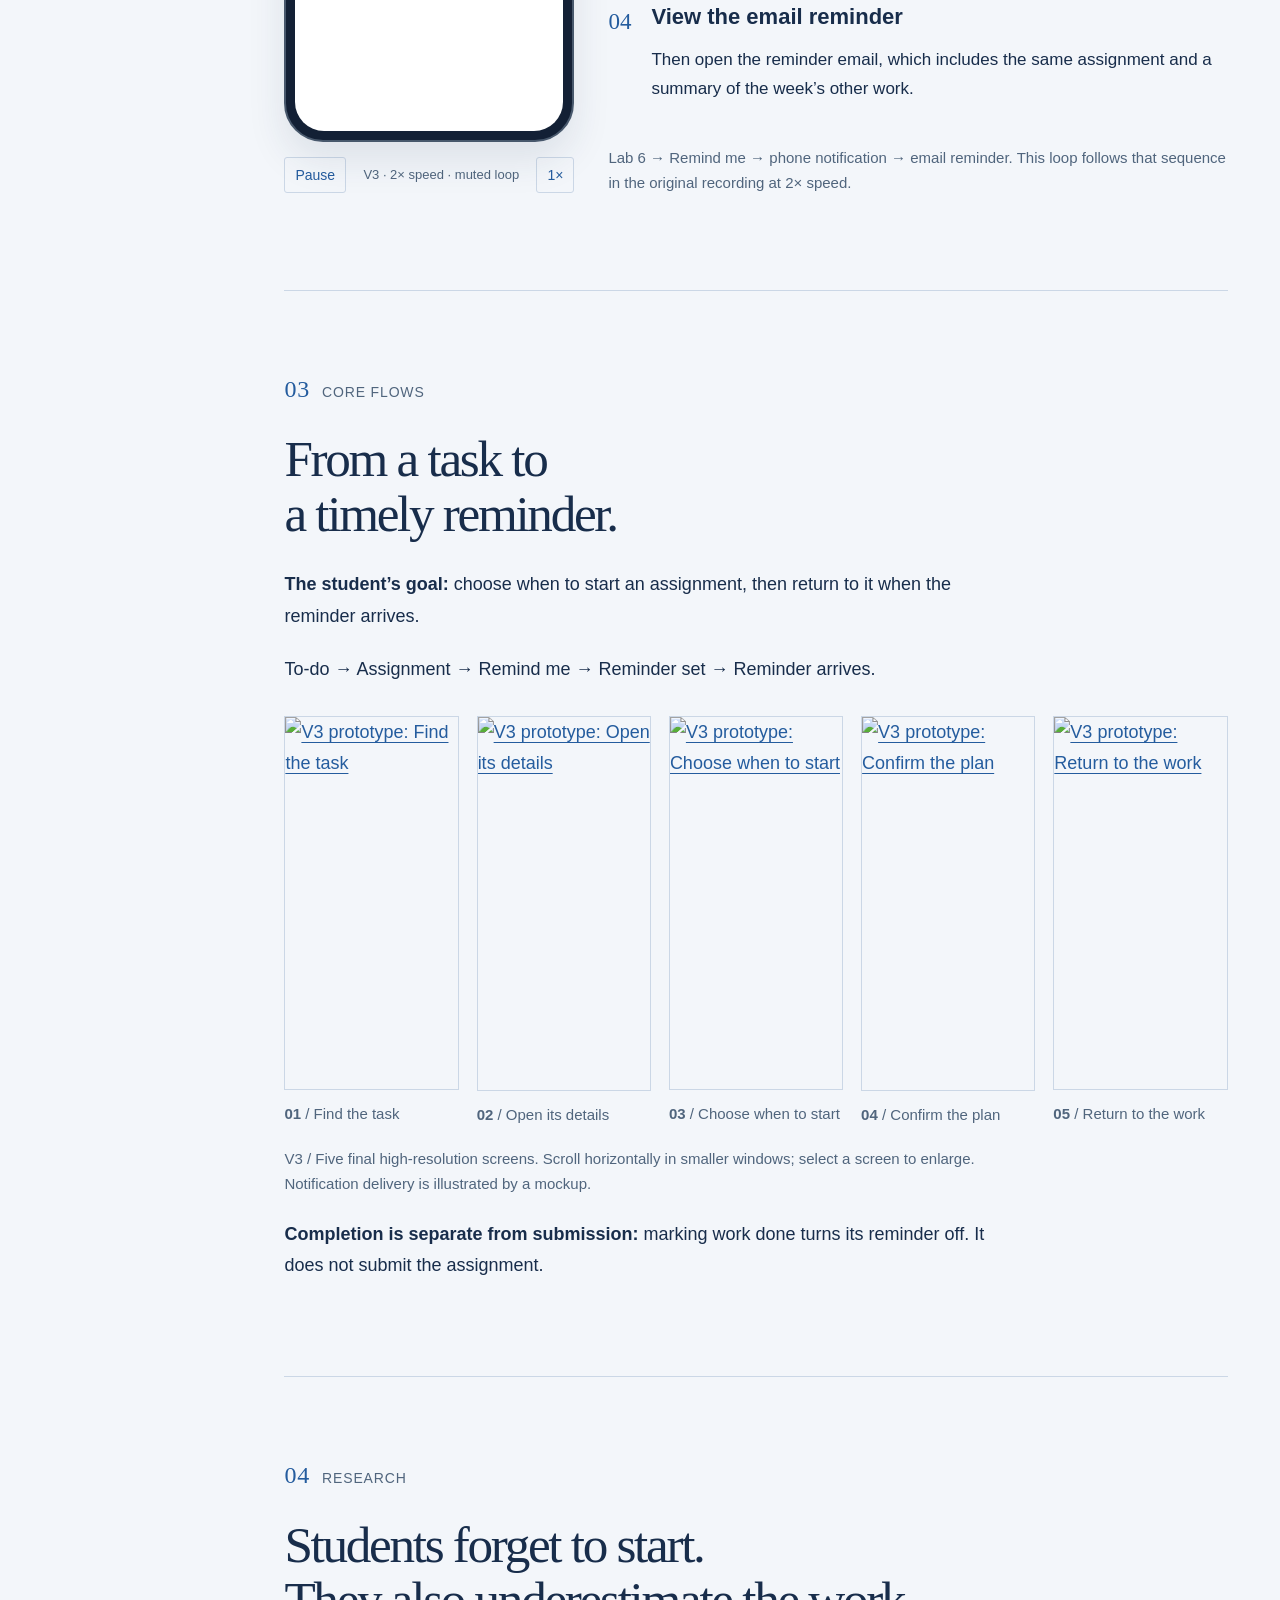
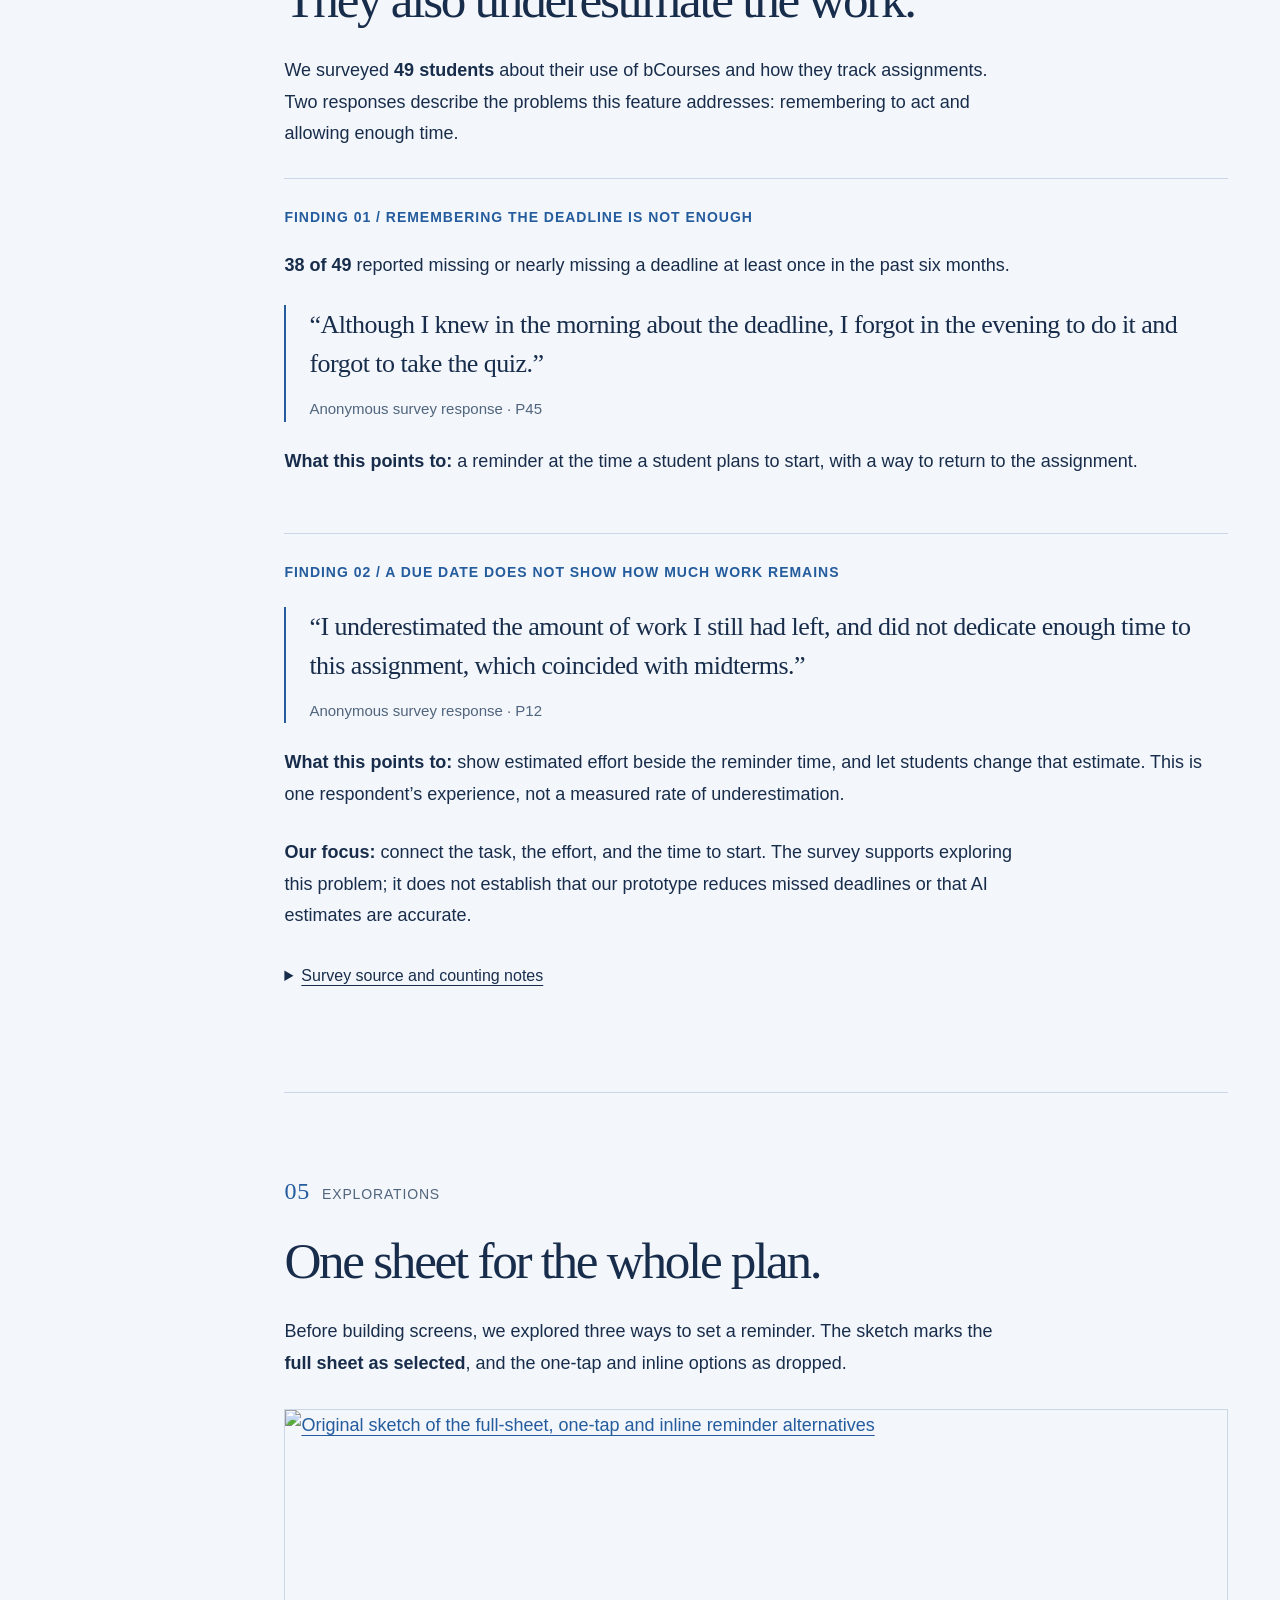
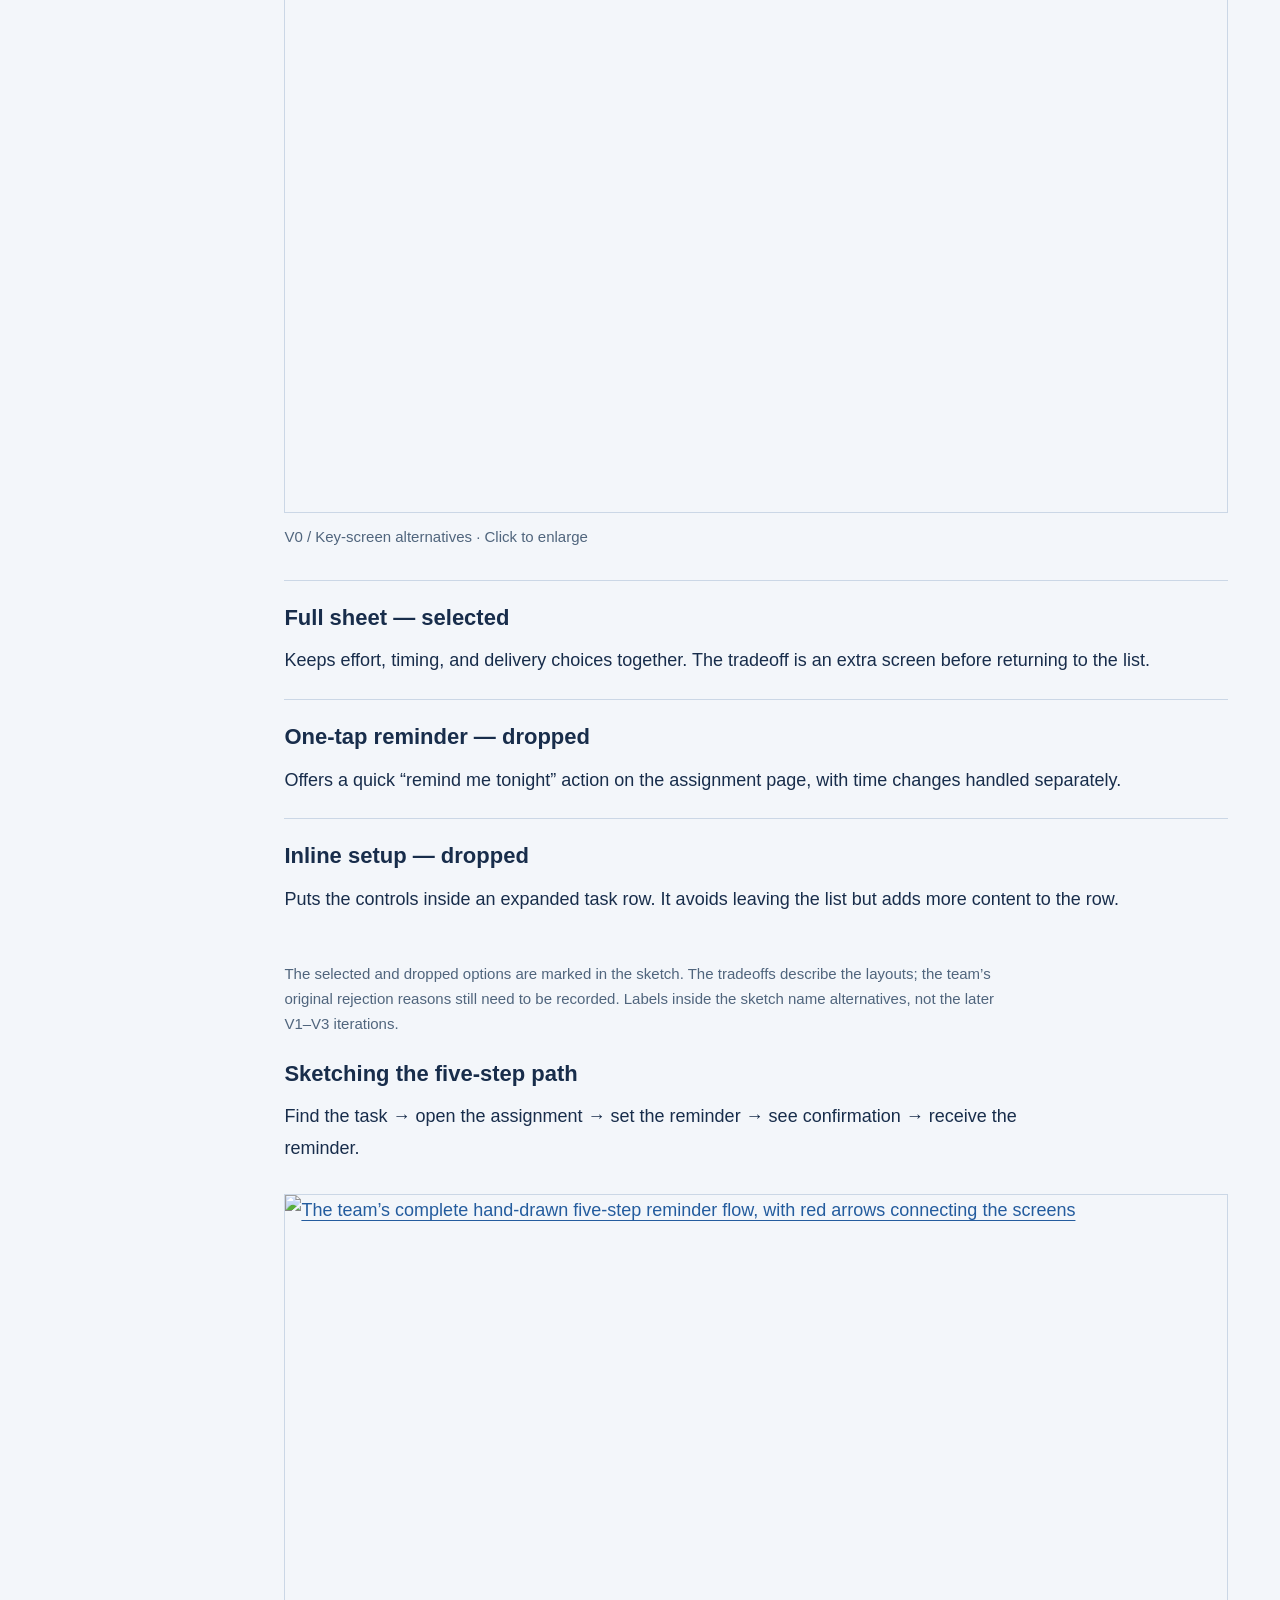
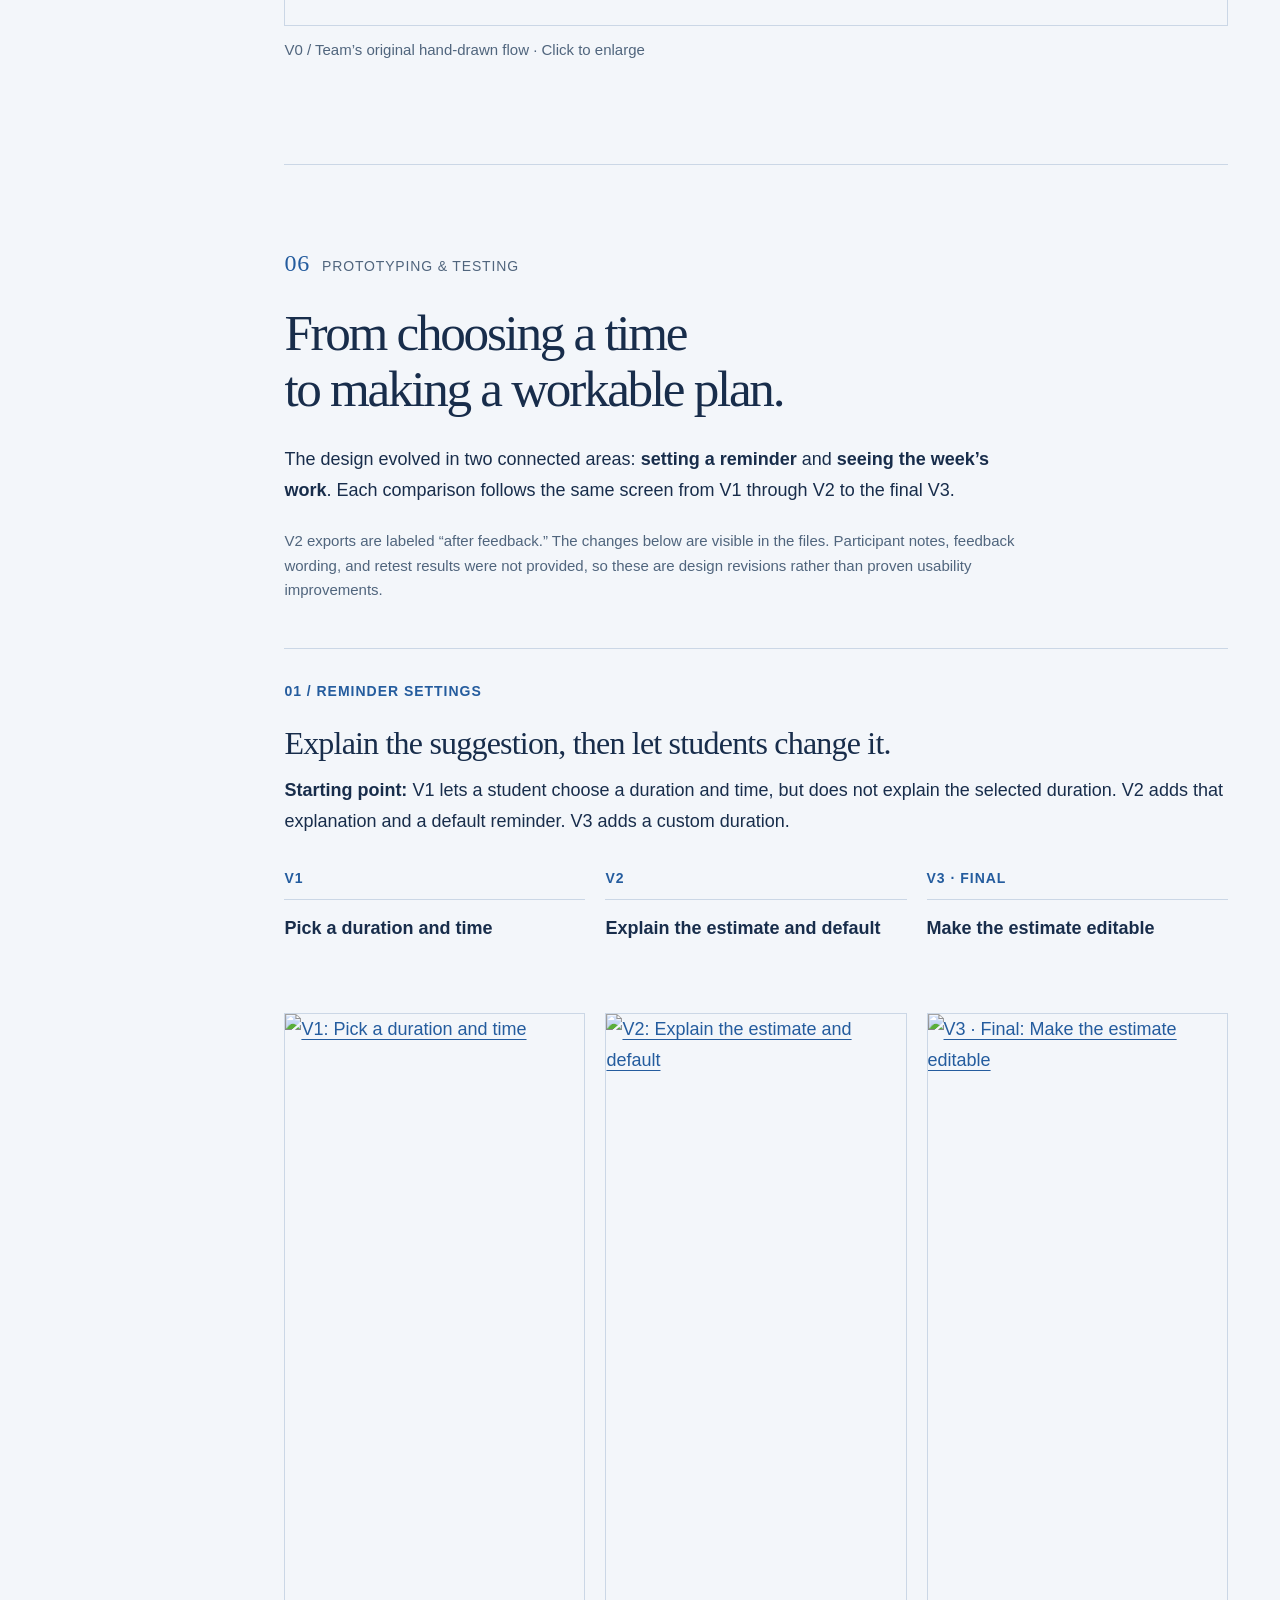
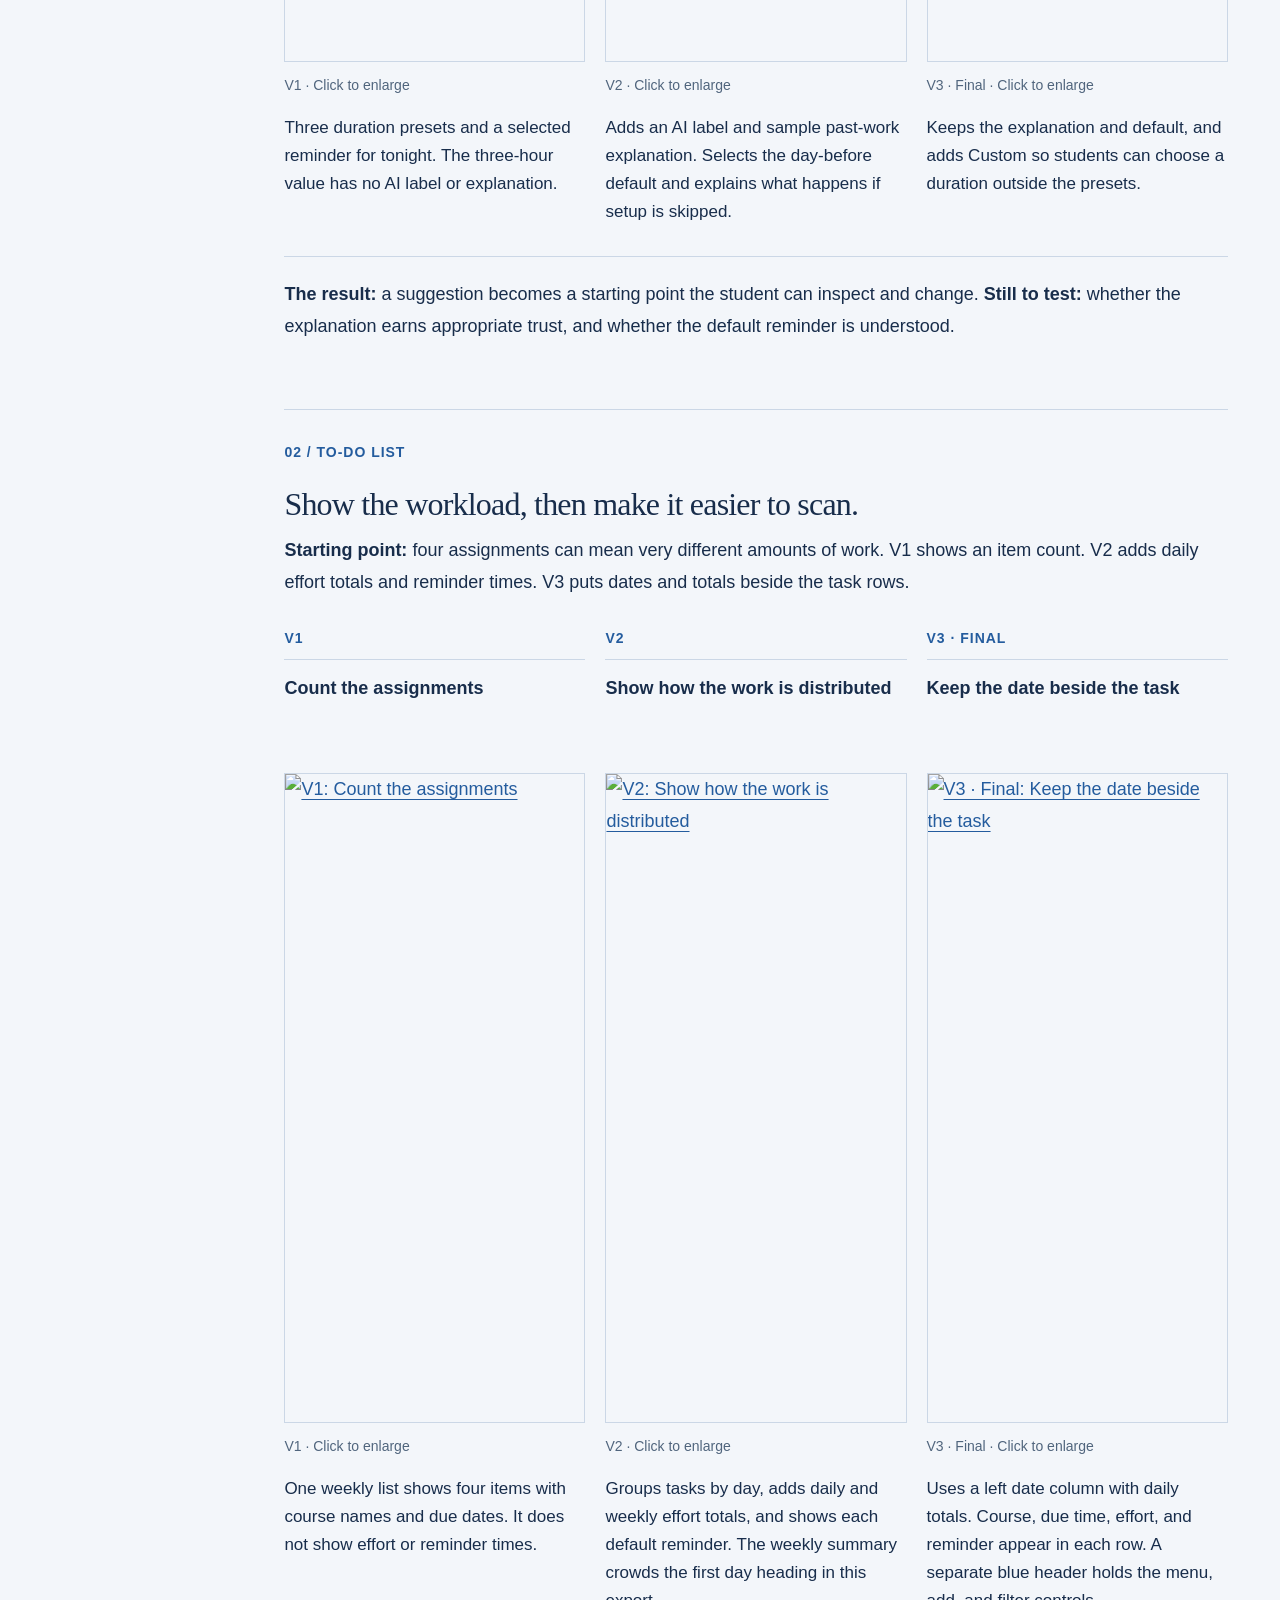
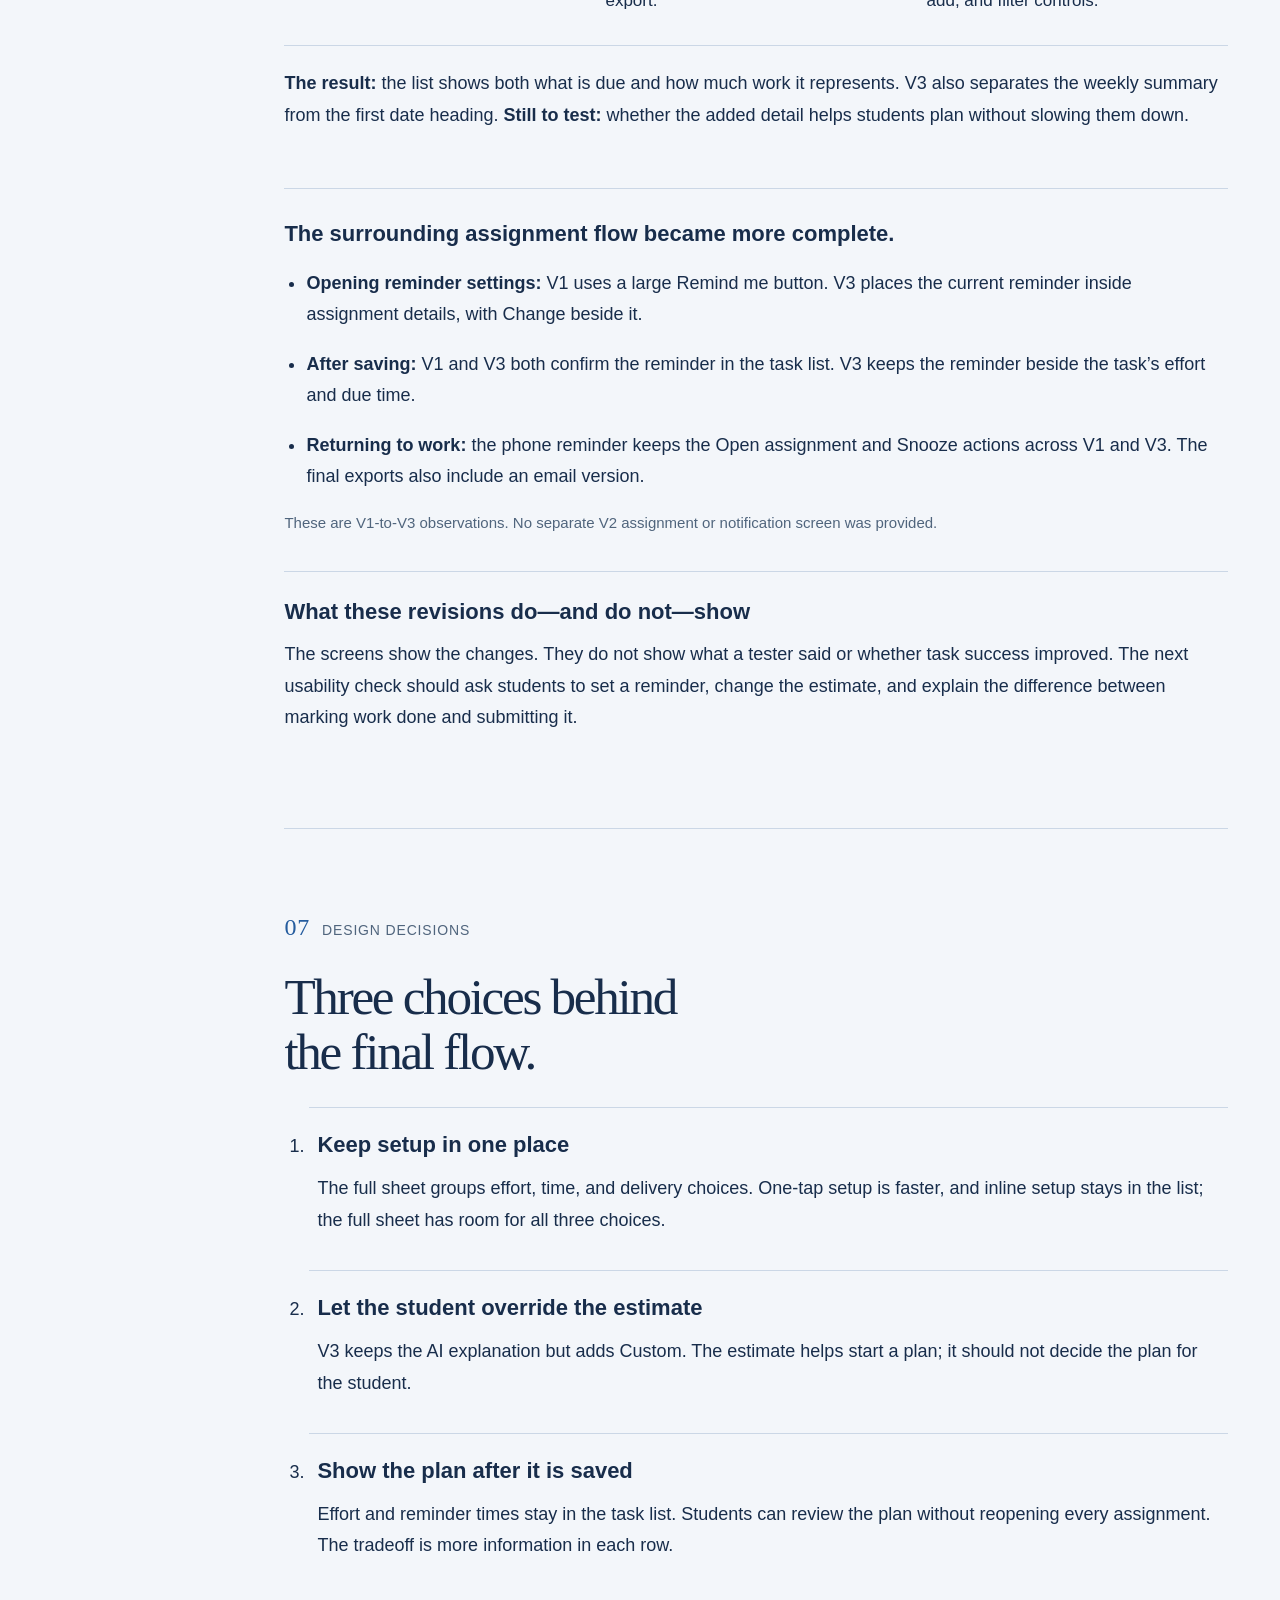
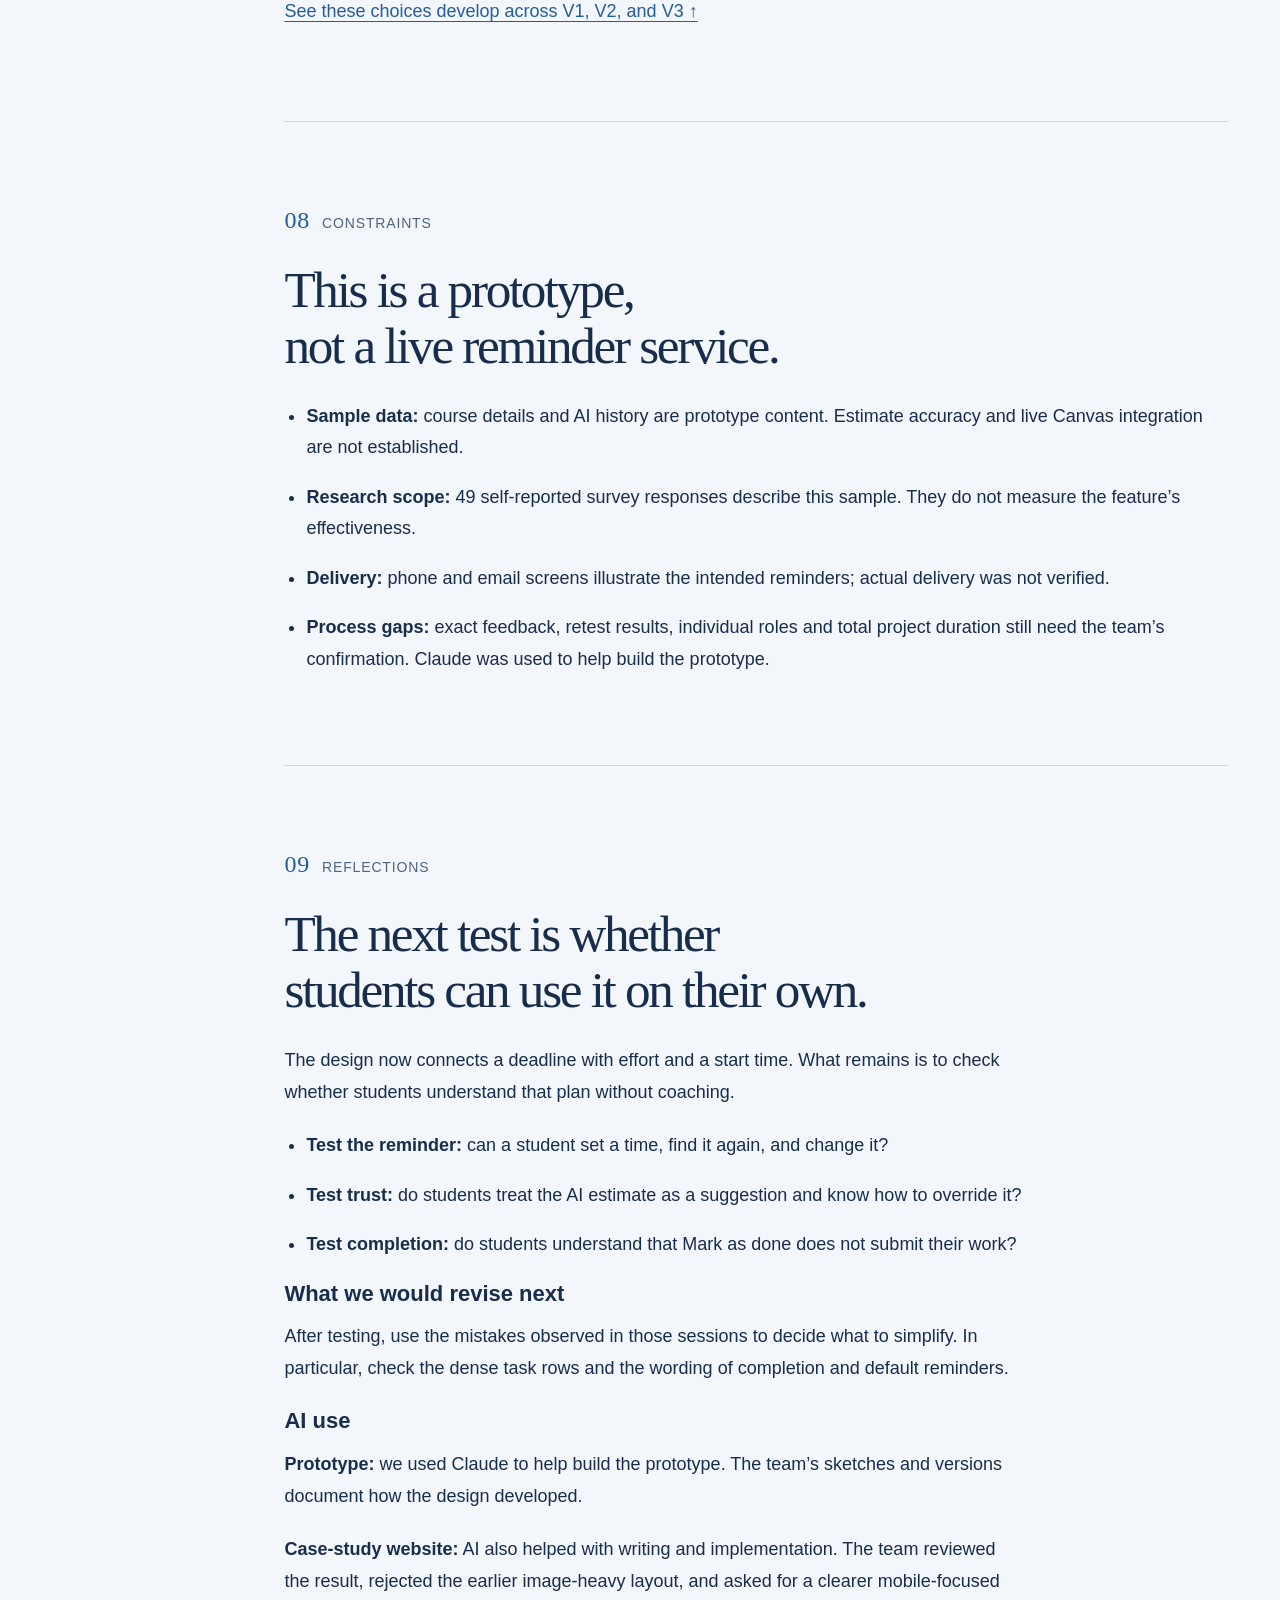
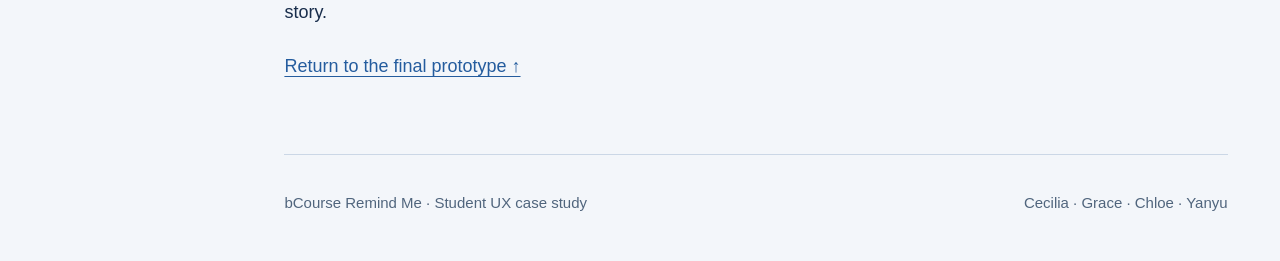
==== commit 5b751345: "Add files via upload" ====
--- a/index.html
+++ b/index.html
@@ -1,14 +1,2 @@
-<!doctype html>
-<html lang="en"><head><meta charset="utf-8"><meta name="viewport" content="width=device-width,initial-scale=1"><meta name="description" content="bCourse Remind Me: a student UX case study about planning assignment work and setting reminders in the Canvas mobile app."><title>bCourse Remind Me — UX Case Study</title><link rel="stylesheet" href="styles.css"></head>
-<body><a class="skip" href="#introduction">Skip to case study</a><header><a href="#">Cecilia / Grace / Chloe / Yanyu</a><span>UX case study · Fall 2026</span></header><main>
-<section class="overview" id="introduction"><p class="eyebrow">01 / Introduction · Canvas mobile feature</p><h1>bCourse<br><em>Remind Me.</em></h1><p class="intro">Students miss deadlines even when they use planning tools. We added a mobile reminder flow that pairs an assignment’s due date with a plan for <strong>when to start</strong>.</p><p class="overview-evidence"><strong>38 of 49 survey respondents</strong> missed or nearly missed a deadline in the past six months. <a href="#research">See the evidence ↓</a></p><dl class="project-facts"><div><dt>Team</dt><dd>Cecilia Ma · Grace Setijawan<br>Chloe Lu · Yanyu Gu</dd></div><div><dt>Role &amp; tools</dt><dd>Student team project<br>Individual roles and tools: to confirm</dd></div><div><dt>Timeline</dt><dd>Research: Oct 18–22, 2026<br>Project duration: to confirm</dd></div></dl></section><nav class="contents" aria-label="Case study sections"><a href="#introduction">01 Introduction</a><a href="#solution">02 Solution</a><a href="#flows">03 Core Flows</a><a href="#research">04 Research</a><a href="#explorations">05 Explorations</a><a href="#testing">06 Prototyping &amp; Testing</a><a href="#decisions">07 Design Decisions</a><a href="#constraints">08 Constraints</a><a href="#reflections">09 Reflections</a></nav>
-
-<section class="section" id="solution"><div class="section-label"><b>02</b>Solution</div><div class="body"><h2>A reminder to start.<br>Not just a date to finish.</h2><p>Open an assignment → choose <strong>Change</strong> beside Reminder → adjust effort and timing → save. The mobile list keeps the reminder next to the deadline.</p><div class="video-story"><figure class="flow-video"><video controls muted playsinline preload="metadata" poster="remind-me.png" aria-label="52-second prototype walkthrough · Adjust effort, set a reminder, and manage completion"><source src="prototype.mp4" type="video/mp4"><a href="prototype.mp4">Download video</a></video><figcaption>V3 / Final prototype · 52-second walkthrough · Original recording quality preserved</figcaption></figure><div class="beside-video"><h3>Watch V3, the final prototype</h3><p>The reminder sheet combines three choices: <strong>how much work, when to start, and where to be reminded.</strong></p><p>Students can override the AI estimate and choose phone notification or Berkeley email.</p><p class="small">Recorded prototype, muted by default. The video shows interaction states; it does not verify live notification delivery or improved outcomes.</p><a class="text-link" href="prototype.mp4">Download the 52-second walkthrough ↗</a></div></div></div></section>
-<section class="section" id="flows"><div class="section-label"><b>03</b>Core Flows</div><div class="body"><h2>From a task to<br>a timely reminder.</h2><p><strong>The student’s goal:</strong> choose when to start an assignment, then return to it when the reminder arrives.</p><p>To-do → Assignment → Remind me → Reminder set → Reminder arrives.</p><div class="prototype-five" aria-label="Five final V3 prototype screens"><figure><a href="to-do.png" target="_blank" rel="noopener"><img src="to-do.png" alt="V3 prototype: Find the task" width="780" height="1688" loading="lazy"></a><figcaption><b>01</b> / Find the task</figcaption></figure><figure><a href="assignment.png" target="_blank" rel="noopener"><img src="assignment.png" alt="V3 prototype: Open its details" width="780" height="1688" loading="lazy"></a><figcaption><b>02</b> / Open its details</figcaption></figure><figure><a href="remind-me.png" target="_blank" rel="noopener"><img src="remind-me.png" alt="V3 prototype: Choose when to start" width="780" height="1688" loading="lazy"></a><figcaption><b>03</b> / Choose when to start</figcaption></figure><figure><a href="reminder-set.png" target="_blank" rel="noopener"><img src="reminder-set.png" alt="V3 prototype: Confirm the plan" width="780" height="1688" loading="lazy"></a><figcaption><b>04</b> / Confirm the plan</figcaption></figure><figure><a href="notification.png" target="_blank" rel="noopener"><img src="notification.png" alt="V3 prototype: Return to the work" width="780" height="1688" loading="lazy"></a><figcaption><b>05</b> / Return to the work</figcaption></figure></div><p class="small">V3 / Five final high-resolution screens. Scroll horizontally in smaller windows; select a screen to enlarge. Notification delivery is illustrated by a mockup.</p><p><strong>Completion is separate from submission:</strong> the walkthrough above also shows marking work done, which turns its reminder off. That does not submit the assignment.</p></div></section>
-<section class="section" id="research"><div class="section-label"><b>04</b>Research</div><div class="body"><h2>38 of 49 students missed<br>or nearly missed a deadline.</h2><p>The supplied student survey contains <strong>49 responses</strong>, collected October 18–22, 2026. All 49 rows include consent. Counts below use all responses unless otherwise stated.</p><div class="stats"><div class="stat"><strong>38 / 49</strong><p>Missed or nearly missed an assignment deadline at least once in the past six months.<small>20 reported once; 12 reported 2–3 times; 6 reported 4 or more. Source: M2:M50.</small></p></div><div class="stat"><strong>37 / 49</strong><p>Saw a course announcement later than needed at least once in the past month.<small>16 reported once; 15 reported 2–3 times; 6 reported 4 or more. Another 11 reported zero and 1 was unsure. Source: N2:N50.</small></p></div><div class="stat"><strong>24 / 49</strong><p>Selected Google or Apple Calendar as a way to track assignments and deadlines.<small>25 respondents selected the bCourses To Do list. This was a multi-select question; groups can overlap. Source: F2:F50.</small></p></div></div><blockquote>“A due date changed but my Notion still had the old date.”<cite>Anonymous survey response · Form Responses 1, P19</cite></blockquote><p><strong>Our interpretation:</strong> visibility and keeping information current deserve attention together. A consolidated mobile task list may help students scan their work, but cannot repair missing or outdated information on its own.</p><blockquote>“Lecture slides were under Files in one class and Modules in another.”<cite>Anonymous survey response · Form Responses 1, R14</cite></blockquote><p><strong>A limit exposed by the responses:</strong> reminders cannot fix information that is missing or in the wrong place. The feature addresses when to start an assignment, not course organization. Whether this finding surprised the team still needs their account.</p><details><summary>Survey source and calculation notes</summary><p>Source workbook: bCourses_Canvas Student Survey (Responses).xlsx. Worksheet: Form Responses 1. Header row: 1; responses: rows 2–50. Collection dates: A2:A50. Consent: B2:B50. No rows removed. Numeric 0 and 1 were interpreted as zero and once; range categories were counted as responses, not expanded into event totals. “Not sure” was not counted as an incident. Quoted responses are reproduced verbatim; contact details are excluded.</p><p>The recruitment method and representativeness are not documented in the supplied materials. This is self-reported survey evidence, not proof of causation or a usability test of the redesign.</p></details></div></section>
-<section class="section" id="explorations"><div class="section-label"><b>05</b>Explorations</div><div class="body"><h2>Three ways to set a reminder.<br>The full sheet was selected.</h2><p><strong>Version sequence:</strong> V0 sketches → V1 initial screens → V2 after-feedback screens → V3 final mobile prototype.</p><p>The V0 sketch records three alternatives for the key screen. It marks <strong>Full sheet as picked</strong>, and <strong>One tap</strong> and <strong>Inline in To Do as dropped</strong>.</p><div class="process-artifact"><figure><a href="v0-alternatives.png" target="_blank" rel="noopener"><img src="v0-alternatives.png" alt="Original sketch comparing full reminder sheet, one-tap reminder and inline task controls; full sheet marked picked" loading="lazy"></a><figcaption>V0 / Complete original key-screen sketch, shown without cropping · Select to enlarge</figcaption></figure></div><div class="choice-notes"><div><h3>Selected: full sheet</h3><p>Duration, reminder time, and delivery channels appear together in a dedicated sheet.</p></div><div><h3>Dropped: one tap</h3><p>A prominent “Remind me tonight” action appears on assignment details, with a separate change-time link.</p></div><div><h3>Dropped: inline controls</h3><p>Expanding a task exposes duration and reminder controls inside the To Do list.</p></div></div><p class="small"><strong>What the artifact establishes:</strong> which direction was selected. The team’s reason for rejecting the alternatives is not written on the sketch and still needs to be added. The handwritten V1/V2/V3 labels inside this sketch name its three alternative layouts; they are separate from the project’s iteration sequence.</p><div class="process-note"><h3>The first flow introduced one new screen.</h3><p>The user-flow sketch labels five states: To Do → Assignment → Remind me → Reminder set → Reminder arrives. It identifies the reminder sheet as the key screen and the assignment’s reminder button as a new control.</p><figure id="team-handdrawn-flow" class="full-sketch"><a href="team-handdrawn-flow.png" target="_blank" rel="noopener"><img src="team-handdrawn-flow.png" alt="Team’s original hand-drawn five-step flow from To Do through reminder settings to the arriving notification, connected by red arrows" width="1485" height="677" loading="lazy"></a><figcaption>V0 / Team’s original hand-drawn user flow, shown in full · <a href="team-handdrawn-flow.png" target="_blank" rel="noopener">Open original size ↗</a></figcaption></figure></div></div></section>
-<section class="section" id="testing"><div class="section-label"><b>06</b>Prototyping &amp; Testing</div><div class="body"><h2>V2 clarified the plan.<br>V3 made it more editable.</h2><p>The supplied files identify V2 as <strong>“after feedback.”</strong> The comparisons below show the changes visible in those exports. Feedback wording, participant count, session method, and retest outcomes were not supplied.</p><div class="revision" id="reminder-revision"><h3>The reminder moved from a time choice to a more explicit plan.</h3><p>V1 selected “Tonight, 8:00 PM.” V2 instead labels a day-before reminder as the default and adds an explanation of the estimated work.</p><div class="before-after"><figure><a href="v1-reminder.png" target="_blank" rel="noopener"><img src="v1-reminder.png" alt="V1 before revision: The reminder moved from a time choice to a more explicit plan." loading="lazy"></a><figcaption>Before / V1 · Select to enlarge</figcaption></figure><figure><a href="v2-reminder.png" target="_blank" rel="noopener"><img src="v2-reminder.png" alt="V2 after feedback: The reminder moved from a time choice to a more explicit plan." loading="lazy"></a><figcaption>After feedback / V2 · Select to enlarge</figcaption></figure></div><div class="change-explanation"><ul><li><strong>Estimate context added:</strong> V2 labels the three-hour value as AI-generated and cites the lab’s five questions and a sample average from earlier labs.</li><li><strong>Default made explicit:</strong> “Day before, Wed 8:00 PM (default)” replaces tonight as the selected option.</li><li><strong>Fallback explained:</strong> V2 says the default reminder applies even when this step is skipped.</li></ul><p><strong>What still needs checking:</strong> whether students understand and accept the automatic reminder. The displayed history is prototype content, not validated prediction data.</p></div></div><div class="revision" id="todo-revision"><h3>The list changed from counting items to showing workload.</h3><p>V1 says “4 items due this week.” V2 shows about 8.5 hours of work, groups assignments by day, and adds effort and reminder details to each row.</p><div class="before-after"><figure><a href="v1-todo.png" target="_blank" rel="noopener"><img src="v1-todo.png" alt="V1 before revision: The list changed from counting items to showing workload." loading="lazy"></a><figcaption>Before / V1 · Select to enlarge</figcaption></figure><figure><a href="v2-todo.png" target="_blank" rel="noopener"><img src="v2-todo.png" alt="V2 after feedback: The list changed from counting items to showing workload." loading="lazy"></a><figcaption>After feedback / V2 · Select to enlarge</figcaption></figure></div><div class="change-explanation"><ul><li><strong>Workload surfaced:</strong> daily totals make a heavier day visible without opening individual assignments.</li><li><strong>Reminders surfaced:</strong> each row shows its default reminder time.</li><li><strong>Personal work given an entry point:</strong> a plus button appears in the header.</li></ul><p><strong>What still needs checking:</strong> whether the extra labels help planning or slow scanning. The V2 export also shows the weekly summary wrapping into the first date heading; this visible layout issue should be checked on the target phone.</p></div></div><div class="revision" id="v2-to-v3"><p class="label">V2 → V3 / Final iteration</p><h3>Keep the planning model. Refine the controls and task layout.</h3><p>V3 is the final mobile design shown in the <a href="#solution">walkthrough</a> and final mobile screen exports. It retains V2’s explained AI estimate, day-before default, and visible workload. The following changes are visible in the supplied V2 and final exports.</p><div class="v3-change"><h4>1. Preset duration → preset or custom duration</h4><p><strong>V2:</strong> the Lab 6 sheet offers ~1 hr, ~3 hrs (AI), and A day+. <strong>V3:</strong> it keeps those presets and adds <strong>Custom</strong>.</p><p><strong>Design implication:</strong> a student can enter a duration that does not fit the three presets, while still seeing the AI suggestion. This is a visible capability change, not a measured improvement in estimate accuracy.</p></div><div class="v3-change"><h4>2. Large date headings → a date column beside the tasks</h4><p><strong>V2:</strong> assignments sit under large day headings, with daily totals on the right. <strong>V3:</strong> dates and daily totals move into the left column; course, assignment, due time, effort, and reminder sit beside them. The weekly summary stays below the blue To-do header.</p><p><strong>Design implication:</strong> date context and task details can be scanned together. The summary and first date heading are separated in the V3 export, addressing the overlap visible in V2. Whether scanning is faster still needs testing.</p></div><div class="v3-change"><h4>3. A generic list style → the final Canvas mobile visual treatment</h4><p><strong>V2:</strong> the list uses a large “To Do” title, rounded groups, course-color dots, and a floating plus button. <strong>V3:</strong> it uses a blue app header with menu, add, and filter controls; assignment rows use course labels, icons, and dividers. The bottom navigation includes task and inbox counts.</p><p><strong>Design implication:</strong> the reminder feature is presented within a more complete mobile app context. Brand familiarity and discoverability have not been evaluated with participants.</p></div><p class="small">These explanations describe observable changes and their design implications. The team’s original reasons and feedback for the V2→V3 revision still need confirmation. The final recording demonstrates completion and reminder-off states; the supplied V2 exports do not establish when those interactions were first introduced.</p><!-- EDIT V3 RATIONALE: replace inferred implications with the team's actual feedback and reasons when confirmed. --><a class="text-link" href="#solution">Watch the final V3 prototype ↑</a></div><div class="process-note"><h3>Revision evidence is available; usability outcomes are not.</h3><p>These screens establish what changed. They do not establish what a tester said, what caused each change, or whether the revision improved task success. Add the team’s feedback notes and any retest results here when confirmed.</p><!-- EDIT TESTING: add exact feedback, number and type of participants, actual observed failure, and retest results. --></div></div></section>
-<section class="section" id="decisions"><div class="section-label"><b>07</b>Design Decisions</div><div class="body"><h2>Keep the setup together.<br>Bring the plan back to the list.</h2><p class="small">The selected and rejected forms are documented in V0. The rationales below interpret the visible design and research; they do not substitute for the team’s account of its decisions.</p><div class="testing-line"><h3>1. A full sheet instead of one tap or inline setup</h3><p><strong>Chosen:</strong> a dedicated space for effort, timing, and delivery. <strong>Alternatives dropped:</strong> the assignment’s one-tap reminder and the expandable task row.</p><p><strong>Design tradeoff:</strong> the full sheet accommodates more choices, but requires another screen. The sketch confirms the selection; the team’s actual reason is still to be documented.</p></div><div class="testing-line"><h3>2. An explained estimate instead of an unlabeled duration</h3><p>V1 offers time presets. V2 names the AI estimate and shows its proposed basis. A survey respondent described underestimating work (P12), making effort planning relevant. <strong>Explaining an estimate does not establish that it is accurate.</strong></p><a class="text-link" href="#reminder-revision">See the reminder comparison ↑</a></div><div class="testing-line"><h3>3. Workload and reminder timing instead of an item count alone</h3><p>V2 adds daily effort totals and reminder details to the task list. These may help distinguish four small tasks from four large ones; the cost is a denser list. This benefit still needs usability evaluation.</p><a class="text-link" href="#todo-revision">See the task-list comparison ↑</a></div><div class="testing-line"><h3>4. Custom effort and an integrated task layout in V3</h3><p>V3 keeps the V2 planning model while adding a custom duration and moving daily dates and totals beside task rows. This gives students more control over the estimate and changes how the list is scanned. The team’s rationale and any usability effect still need confirmation.</p><a class="text-link" href="#v2-to-v3">See what changed from V2 to V3 ↑</a></div></div></section>
-<section class="section" id="constraints"><div class="section-label"><b>08</b>Constraints</div><div class="body"><h2>Reminders depend on accurate course information.</h2><div class="two-col"><div><h3>Course data and integration</h3><p>This is a prototype with sample course data. Live Canvas syncing, external class tools, reminder delivery, changed-date handling, and AI estimate accuracy have not been verified. The notification and email screens illustrate intended delivery states; they do not establish a working notification service.</p></div><div><h3>Research scope</h3><p>The survey has 49 self-reported responses. Recruitment details and sample representativeness are unknown. The findings describe this sample.</p></div><div><h3>Process documentation</h3><p>V0 sketches, V1 screens, V2 exports labeled after feedback, and V3 final screens and recording document the design’s progression. The feedback record, rejection reasons, and retest results are still missing. Project duration, individual roles, and tooling details also need confirmation.</p></div><div><h3>Accessibility and devices</h3><p>The product concept still needs keyboard, screen-reader, contrast, and mobile evaluation. A recorded mobile walkthrough is insufficient to assess these.</p></div></div></div></section>
-<section class="section" id="reflections"><div class="section-label"><b>09</b>Reflections</div><div class="body"><h2>Visibility is a starting point.<br>Trust is the harder part.</h2><p>The survey supports a problem worth investigating: students report missing deadlines and seeing updates late. The next step is to learn whether this mobile reminder flow helps them find and act on the right information without guidance.</p><p><strong>What we would improve next:</strong> test reminder and completion flows, check effort-estimate totals, clarify how changed dates and external assignments are represented, and connect the documented alternatives and revisions to the team’s original feedback notes. V3 separates the summary from the first date heading; we would verify that separation and the denser task rows on the target phone.</p><h3>AI use in this case study</h3><p>AI assisted with the case-study website’s writing, layout, and implementation. The team overruled the earlier image-heavy layout and requested clearer typography and a mobile-only focus. The product’s original AI use and any decisions the team overruled there still need to be documented.</p><a class="text-link" href="#solution">Return to the prototype ↑</a></div></section>
-</main><footer><span>bCourse Remind Me · Student UX case study</span><span>Cecilia · Grace · Chloe · Yanyu</span></footer></body></html>
+<!doctype html><html lang="en"><head><meta charset="utf-8"><meta name="viewport" content="width=device-width,initial-scale=1"><meta name="description" content="bCourse Remind Me: a mobile reminder feature that helps students plan when to start assignments. Research, sketches, and the progression from V1 to V3."><title>bCourse Remind Me — UX Case Study</title><link rel="stylesheet" href="editorial.css"><script src="site.js" defer></script></head><body><a class="skip" href="#introduction">Skip to case study</a><aside class="sidebar"><a class="sidebar-brand" href="#introduction">bCourse<br><em>Remind Me.</em></a><p class="sidebar-caption">UX case study · 2026</p><nav class="contents" aria-label="Case study sections"><a href="#introduction"><span class="nav-number">01</span><span>Introduction</span></a><a href="#solution"><span class="nav-number">02</span><span>Solution</span></a><a href="#flows"><span class="nav-number">03</span><span>Core Flows</span></a><a href="#research"><span class="nav-number">04</span><span>Research</span></a><a href="#explorations"><span class="nav-number">05</span><span>Explorations</span></a><a href="#testing"><span class="nav-number">06</span><span>Prototyping &amp; Testing</span></a><a href="#decisions"><span class="nav-number">07</span><span>Design Decisions</span></a><a href="#constraints"><span class="nav-number">08</span><span>Constraints</span></a><a href="#reflections"><span class="nav-number">09</span><span>Reflections</span></a></nav></aside><header><a href="#introduction">Cecilia / Grace / Chloe / Yanyu</a><span>UX case study · Fall 2026</span></header><main>
+<section class="overview" id="introduction"><p class="eyebrow">01 / Introduction · Canvas mobile feature</p><h1>bCourse<br><em>Remind Me.</em></h1><p class="intro">Knowing a deadline does not always mean starting on time. We designed a Canvas mobile feature that helps students <strong>estimate the work and choose when to start</strong>.</p><p class="overview-evidence"><strong>38 of 49 students surveyed</strong> had missed or nearly missed a deadline in the past six months. <a href="#research">See the research ↓</a></p><dl class="project-facts"><div><dt>Team</dt><dd>Cecilia Ma · Grace Setijawan<br>Chloe Lu · Yanyu Gu</dd></div><div><dt>Project</dt><dd>Canvas mobile reminder feature<br>Student team concept · Claude-assisted prototype</dd></div><div><dt>Research</dt><dd>49 survey responses<br>October 18–22, 2026</dd></div></dl></section><section class="section" id="solution"><div class="section-label"><b>02</b>Solution</div><div class="body"><h2>Plan when to start.<br>Keep that plan beside the task.</h2><p>Choose an assignment, review its estimated effort, and set a reminder. The time you choose stays visible in the to-do list.</p><div class="prototype-feature"><div class="phone-demo"><div class="phone-frame"><video id="prototype-video" autoplay muted loop playsinline preload="auto" poster="assets/assignment.png" aria-label="V3 Lab 6 prototype, automatically playing muted at twice normal speed"><source src="assets/prototype-flow.mp4" type="video/mp4"><a href="assets/prototype-flow.mp4">Watch the prototype</a></video></div><div class="player-controls"><button id="play-toggle" type="button" aria-label="Pause prototype">Pause</button><span>V3 · 2× speed · muted loop</span><button id="speed-toggle" type="button" aria-label="Play at normal speed">1×</button></div><p id="playback-status" class="small" aria-live="polite"></p></div><div class="prototype-explanation"><p class="eyebrow">Follow the original prototype flow</p><div class="feature-step"><span>01</span><div><h3>Open Lab 6</h3><p>Start in To-do and open Lab 6: Regression to see the assignment details.</p></div></div><div class="feature-step"><span>02</span><div><h3>Open Remind me</h3><p>Choose Change beside Reminder, review the estimated effort, and save a start reminder.</p></div></div><div class="feature-step"><span>03</span><div><h3>View the phone notification</h3><p>See the reminder arrive with the assignment, due time, and options to open or snooze.</p></div></div><div class="feature-step"><span>04</span><div><h3>View the email reminder</h3><p>Then open the reminder email, which includes the same assignment and a summary of the week’s other work.</p></div></div><p class="small">Lab 6 → Remind me → phone notification → email reminder. This loop follows that sequence in the original recording at 2× speed.</p></div></div></div></section><section class="section" id="flows"><div class="section-label"><b>03</b>Core Flows</div><div class="body"><h2>From a task to<br>a timely reminder.</h2><p><strong>The student’s goal:</strong> choose when to start an assignment, then return to it when the reminder arrives.</p><p>To-do → Assignment → Remind me → Reminder set → Reminder arrives.</p><div class="prototype-five" aria-label="Five final V3 prototype screens"><figure><a href="assets/to-do.png" target="_blank" rel="noopener"><img src="assets/to-do.png" alt="V3 prototype: Find the task" loading="lazy" width="780" height="1688"></a><figcaption><b>01</b> / Find the task</figcaption></figure><figure><a href="assets/assignment.png" target="_blank" rel="noopener"><img src="assets/assignment.png" alt="V3 prototype: Open its details" loading="lazy" width="780" height="1688"></a><figcaption><b>02</b> / Open its details</figcaption></figure><figure><a href="assets/remind-me.png" target="_blank" rel="noopener"><img src="assets/remind-me.png" alt="V3 prototype: Choose when to start" loading="lazy" width="780" height="1688"></a><figcaption><b>03</b> / Choose when to start</figcaption></figure><figure><a href="assets/reminder-set.png" target="_blank" rel="noopener"><img src="assets/reminder-set.png" alt="V3 prototype: Confirm the plan" loading="lazy" width="780" height="1688"></a><figcaption><b>04</b> / Confirm the plan</figcaption></figure><figure><a href="assets/notification.png" target="_blank" rel="noopener"><img src="assets/notification.png" alt="V3 prototype: Return to the work" loading="lazy" width="780" height="1688"></a><figcaption><b>05</b> / Return to the work</figcaption></figure></div><p class="small">V3 / Five final high-resolution screens. Scroll horizontally in smaller windows; select a screen to enlarge. Notification delivery is illustrated by a mockup.</p><p><strong>Completion is separate from submission:</strong> marking work done turns its reminder off. It does not submit the assignment.</p></div></section><section class="section" id="research"><div class="section-label"><b>04</b>Research</div><div class="body"><h2>Students forget to start.<br>They also underestimate the work.</h2><p>We surveyed <strong>49 students</strong> about their use of bCourses and how they track assignments. Two responses describe the problems this feature addresses: remembering to act and allowing enough time.</p><div class="research-finding"><p class="eyebrow">Finding 01 / Remembering the deadline is not enough</p><p><strong>38 of 49</strong> reported missing or nearly missing a deadline at least once in the past six months.</p><blockquote>“Although I knew in the morning about the deadline, I forgot in the evening to do it and forgot to take the quiz.”<cite>Anonymous survey response · P45</cite></blockquote><p><strong>What this points to:</strong> a reminder at the time a student plans to start, with a way to return to the assignment.</p></div><div class="research-finding"><p class="eyebrow">Finding 02 / A due date does not show how much work remains</p><blockquote>“I underestimated the amount of work I still had left, and did not dedicate enough time to this assignment, which coincided with midterms.”<cite>Anonymous survey response · P12</cite></blockquote><p><strong>What this points to:</strong> show estimated effort beside the reminder time, and let students change that estimate. This is one respondent’s experience, not a measured rate of underestimation.</p></div><p><strong>Our focus:</strong> connect the task, the effort, and the time to start. The survey supports exploring this problem; it does not establish that our prototype reduces missed deadlines or that AI estimates are accurate.</p><details><summary>Survey source and counting notes</summary><p>Source: bCourses_Canvas Student Survey (Responses).xlsx, worksheet Form Responses 1, rows 2–50. All 49 include consent. Collected October 18–22, 2026. Deadline question: M2:M50; 20 reported once, 12 reported 2–3 times, 6 reported 4 or more, and 11 reported zero. Quotes reproduced verbatim from P45 and P12. No rows removed. Recruitment method and sample representativeness were not documented. Respondent contact details are excluded.</p></details></div></section><section class="section" id="explorations"><div class="section-label"><b>05</b>Explorations</div><div class="body"><h2>One sheet for the whole plan.</h2><p>Before building screens, we explored three ways to set a reminder. The sketch marks the <strong>full sheet as selected</strong>, and the one-tap and inline options as dropped.</p><figure class="wide-artifact"><a href="assets/process/v0-alternatives.png" target="_blank" rel="noopener"><img src="assets/process/v0-alternatives.png" alt="Original sketch of the full-sheet, one-tap and inline reminder alternatives" loading="lazy" width="2200" height="1640"></a><figcaption>V0 / Key-screen alternatives · Click to enlarge</figcaption></figure><div class="choice-notes"><div><h3>Full sheet — selected</h3><p>Keeps effort, timing, and delivery choices together. The tradeoff is an extra screen before returning to the list.</p></div><div><h3>One-tap reminder — dropped</h3><p>Offers a quick “remind me tonight” action on the assignment page, with time changes handled separately.</p></div><div><h3>Inline setup — dropped</h3><p>Puts the controls inside an expanded task row. It avoids leaving the list but adds more content to the row.</p></div></div><p class="small">The selected and dropped options are marked in the sketch. The tradeoffs describe the layouts; the team’s original rejection reasons still need to be recorded. Labels inside the sketch name alternatives, not the later V1–V3 iterations.</p><h3>Sketching the five-step path</h3><p>Find the task → open the assignment → set the reminder → see confirmation → receive the reminder.</p><figure class="wide-artifact"><a href="assets/team-handdrawn-flow.png" target="_blank" rel="noopener"><img src="assets/team-handdrawn-flow.png" alt="The team’s complete hand-drawn five-step reminder flow, with red arrows connecting the screens" loading="lazy" width="1485" height="677"></a><figcaption>V0 / Team’s original hand-drawn flow · Click to enlarge</figcaption></figure></div></section><section class="section" id="testing"><div class="section-label"><b>06</b>Prototyping &amp; Testing</div><div class="body"><h2>From choosing a time<br>to making a workable plan.</h2><p>The design evolved in two connected areas: <strong>setting a reminder</strong> and <strong>seeing the week’s work</strong>. Each comparison follows the same screen from V1 through V2 to the final V3.</p><p class="small">V2 exports are labeled “after feedback.” The changes below are visible in the files. Participant notes, feedback wording, and retest results were not provided, so these are design revisions rather than proven usability improvements.</p><div class="iteration-thread" id="reminder-revision"><p class="eyebrow">01 / Reminder settings</p><h3>Explain the suggestion, then let students change it.</h3><p><strong>Starting point:</strong> V1 lets a student choose a duration and time, but does not explain the selected duration. V2 adds that explanation and a default reminder. V3 adds a custom duration.</p><div class="version-triptych"><article class="version-stage"><p class="version-label">V1</p><h4>Pick a duration and time</h4><figure class=""><a href="assets/process/v1-reminder.png" target="_blank" rel="noopener"><img src="assets/process/v1-reminder.png" alt="V1: Pick a duration and time" loading="lazy" width="780" height="1688"></a><figcaption>V1 · Click to enlarge</figcaption></figure><p>Three duration presets and a selected reminder for tonight. The three-hour value has no AI label or explanation.</p></article><article class="version-stage"><p class="version-label">V2</p><h4>Explain the estimate and default</h4><figure class=""><a href="assets/process/v2-reminder.png" target="_blank" rel="noopener"><img src="assets/process/v2-reminder.png" alt="V2: Explain the estimate and default" loading="lazy" width="780" height="1688"></a><figcaption>V2 · Click to enlarge</figcaption></figure><p>Adds an AI label and sample past-work explanation. Selects the day-before default and explains what happens if setup is skipped.</p></article><article class="version-stage"><p class="version-label">V3 · Final</p><h4>Make the estimate editable</h4><figure class=""><a href="assets/remind-me.png" target="_blank" rel="noopener"><img src="assets/remind-me.png" alt="V3 · Final: Make the estimate editable" loading="lazy" width="780" height="1688"></a><figcaption>V3 · Final · Click to enlarge</figcaption></figure><p>Keeps the explanation and default, and adds Custom so students can choose a duration outside the presets.</p></article></div><p class="thread-result"><strong>The result:</strong> a suggestion becomes a starting point the student can inspect and change. <strong>Still to test:</strong> whether the explanation earns appropriate trust, and whether the default reminder is understood.</p></div><div class="iteration-thread" id="todo-revision"><p class="eyebrow">02 / To-do list</p><h3>Show the workload, then make it easier to scan.</h3><p><strong>Starting point:</strong> four assignments can mean very different amounts of work. V1 shows an item count. V2 adds daily effort totals and reminder times. V3 puts dates and totals beside the task rows.</p><div class="version-triptych"><article class="version-stage"><p class="version-label">V1</p><h4>Count the assignments</h4><figure class=""><a href="assets/process/v1-todo.png" target="_blank" rel="noopener"><img src="assets/process/v1-todo.png" alt="V1: Count the assignments" loading="lazy" width="780" height="1688"></a><figcaption>V1 · Click to enlarge</figcaption></figure><p>One weekly list shows four items with course names and due dates. It does not show effort or reminder times.</p></article><article class="version-stage"><p class="version-label">V2</p><h4>Show how the work is distributed</h4><figure class=""><a href="assets/process/v2-todo.png" target="_blank" rel="noopener"><img src="assets/process/v2-todo.png" alt="V2: Show how the work is distributed" loading="lazy" width="780" height="1688"></a><figcaption>V2 · Click to enlarge</figcaption></figure><p>Groups tasks by day, adds daily and weekly effort totals, and shows each default reminder. The weekly summary crowds the first day heading in this export.</p></article><article class="version-stage"><p class="version-label">V3 · Final</p><h4>Keep the date beside the task</h4><figure class=""><a href="assets/to-do.png" target="_blank" rel="noopener"><img src="assets/to-do.png" alt="V3 · Final: Keep the date beside the task" loading="lazy" width="780" height="1688"></a><figcaption>V3 · Final · Click to enlarge</figcaption></figure><p>Uses a left date column with daily totals. Course, due time, effort, and reminder appear in each row. A separate blue header holds the menu, add, and filter controls.</p></article></div><p class="thread-result"><strong>The result:</strong> the list shows both what is due and how much work it represents. V3 also separates the weekly summary from the first date heading. <strong>Still to test:</strong> whether the added detail helps students plan without slowing them down.</p></div><div class="flow-refinement"><h3>The surrounding assignment flow became more complete.</h3><ul class="plain-list"><li><strong>Opening reminder settings:</strong> V1 uses a large Remind me button. V3 places the current reminder inside assignment details, with Change beside it.</li><li><strong>After saving:</strong> V1 and V3 both confirm the reminder in the task list. V3 keeps the reminder beside the task’s effort and due time.</li><li><strong>Returning to work:</strong> the phone reminder keeps the Open assignment and Snooze actions across V1 and V3. The final exports also include an email version.</li></ul><p class="small">These are V1-to-V3 observations. No separate V2 assignment or notification screen was provided.</p></div><div class="evidence-note"><h3>What these revisions do—and do not—show</h3><p>The screens show the changes. They do not show what a tester said or whether task success improved. The next usability check should ask students to set a reminder, change the estimate, and explain the difference between marking work done and submitting it.</p></div></div></section><section class="section" id="decisions"><div class="section-label"><b>07</b>Design Decisions</div><div class="body"><h2>Three choices behind<br>the final flow.</h2><ol class="decision-list"><li><h3>Keep setup in one place</h3><p>The full sheet groups effort, time, and delivery choices. One-tap setup is faster, and inline setup stays in the list; the full sheet has room for all three choices.</p></li><li><h3>Let the student override the estimate</h3><p>V3 keeps the AI explanation but adds Custom. The estimate helps start a plan; it should not decide the plan for the student.</p></li><li><h3>Show the plan after it is saved</h3><p>Effort and reminder times stay in the task list. Students can review the plan without reopening every assignment. The tradeoff is more information in each row.</p></li></ol><p><a href="#testing">See these choices develop across V1, V2, and V3 ↑</a></p></div></section><section class="section" id="constraints"><div class="section-label"><b>08</b>Constraints</div><div class="body"><h2>This is a prototype,<br>not a live reminder service.</h2><ul class="plain-list"><li><strong>Sample data:</strong> course details and AI history are prototype content. Estimate accuracy and live Canvas integration are not established.</li><li><strong>Research scope:</strong> 49 self-reported survey responses describe this sample. They do not measure the feature’s effectiveness.</li><li><strong>Delivery:</strong> phone and email screens illustrate the intended reminders; actual delivery was not verified.</li><li><strong>Process gaps:</strong> exact feedback, retest results, individual roles and total project duration still need the team’s confirmation. Claude was used to help build the prototype.</li></ul></div></section><section class="section" id="reflections"><div class="section-label"><b>09</b>Reflections</div><div class="body"><h2>The next test is whether<br>students can use it on their own.</h2><p>The design now connects a deadline with effort and a start time. What remains is to check whether students understand that plan without coaching.</p><ul class="plain-list"><li><strong>Test the reminder:</strong> can a student set a time, find it again, and change it?</li><li><strong>Test trust:</strong> do students treat the AI estimate as a suggestion and know how to override it?</li><li><strong>Test completion:</strong> do students understand that Mark as done does not submit their work?</li></ul><h3>What we would revise next</h3><p>After testing, use the mistakes observed in those sessions to decide what to simplify. In particular, check the dense task rows and the wording of completion and default reminders.</p><h3>AI use</h3><p><strong>Prototype:</strong> we used Claude to help build the prototype. The team’s sketches and versions document how the design developed.</p><p><strong>Case-study website:</strong> AI also helped with writing and implementation. The team reviewed the result, rejected the earlier image-heavy layout, and asked for a clearer mobile-focused story.</p><a href="#solution">Return to the final prototype ↑</a></div></section></main><footer><span>bCourse Remind Me · Student UX case study</span><span>Cecilia · Grace · Chloe · Yanyu</span></footer></body></html>
--- a/editorial.css
+++ b/editorial.css
@@ -0,0 +1,13 @@
+:root{--paper:#f3f6fa;--ink:#182d4b;--muted:#50657d;--line:#cbd7e6;--accent:#245c9e;--wash:#e5edf7}*{box-sizing:border-box}html{scroll-behavior:auto;scroll-padding-top:45px}body{margin:0;background:var(--paper);color:var(--ink);font-family:Arial,Helvetica,sans-serif;font-size:18px;line-height:1.75}a{color:var(--accent);text-underline-offset:4px}a:hover{color:#102e61}a:focus-visible,button:focus-visible{outline:3px solid #286bca;outline-offset:5px}.skip{position:absolute;top:-100px}.skip:focus{top:10px;background:white;padding:10px;z-index:20}header{max-width:1380px;margin:auto;display:flex;flex-wrap:wrap;justify-content:space-between;gap:14px;padding:25px 5%;border-bottom:1px solid var(--line);font-size:14px;letter-spacing:.06em;text-transform:uppercase}header a{text-decoration:none;color:var(--ink)}main,footer{max-width:1280px;margin:auto;padding-left:5%;padding-right:5%}h1,h2{font-family:Georgia,'Times New Roman',serif;font-weight:normal;letter-spacing:-.045em;line-height:1.08}h1{font-size:clamp(60px,7vw,88px);margin:15px 0 25px}h1 em{color:var(--accent)}h2{font-size:clamp(36px,4vw,53px);margin:0 0 28px}h3{font-size:22px;line-height:1.4;margin:0 0 12px}h4{font-size:19px;line-height:1.45;margin:0 0 18px}p{margin:0 0 22px}strong{font-weight:700}.eyebrow,.version-label{font-size:14px;font-weight:700;letter-spacing:.07em;text-transform:uppercase;color:var(--accent);line-height:1.5}.small,figcaption,cite{font-size:15px;line-height:1.65;color:var(--muted)}.overview{padding:60px 0 40px}.intro{max-width:780px;font-size:22px;line-height:1.6}.overview-evidence{font-size:16px;max-width:760px;color:var(--muted)}.project-facts{display:grid;grid-template-columns:1.3fr 1fr 1fr;gap:26px;margin:30px 0 0;font-size:16px}.project-facts dt{color:var(--muted);font-size:14px;letter-spacing:.06em;text-transform:uppercase;margin-bottom:7px}.project-facts dd{margin:0}.contents{display:grid;grid-template-columns:repeat(3,minmax(0,1fr));gap:10px 24px;border-block:1px solid var(--line);padding:22px 0;font-size:16px;line-height:1.5}.contents a{padding:5px 0;color:var(--ink);text-decoration:none}.section{display:grid;grid-template-columns:155px minmax(0,1fr);gap:35px;padding:72px 0;border-bottom:1px solid var(--line)}.section-label{font-size:14px;letter-spacing:.06em;text-transform:uppercase;color:var(--muted);line-height:1.5;padding-top:8px}.section-label b{display:block;font-size:24px;font-family:Georgia,serif;font-weight:normal;color:var(--accent);margin-bottom:8px}.body>p{max-width:740px}figure{margin:0}img{display:block;width:100%;height:auto}figcaption{margin-top:12px}button{font:inherit;cursor:pointer}.prototype-feature{display:grid;grid-template-columns:minmax(230px,310px) minmax(0,1fr);gap:42px;align-items:center;margin-top:35px}.phone-demo{width:100%;max-width:310px}.phone-frame{position:relative;padding:9px;border:2px solid #48586c;border-radius:39px;background:#132035;box-shadow:0 18px 38px #1a34521a}.phone-frame:before,.phone-frame:after{content:'';position:absolute;left:-5px;width:3px;background:#48586c;border-radius:3px}.phone-frame:before{top:90px;height:28px}.phone-frame:after{top:135px;height:48px}.phone-frame video{display:block;width:100%;height:auto;aspect-ratio:1764/3840;object-fit:contain;border-radius:29px;background:white}.player-controls{display:flex;flex-wrap:wrap;align-items:center;justify-content:space-between;gap:10px;margin-top:15px;font-size:14px}.player-controls button{background:transparent;border:1px solid var(--line);color:var(--accent);padding:5px 10px;border-radius:3px;font-size:14px}.player-controls span{font-size:13px;color:var(--muted)}#playback-status{margin:10px 0 0}.prototype-explanation>.eyebrow{margin-bottom:24px}.feature-step{display:grid;grid-template-columns:28px minmax(0,1fr);gap:15px;padding:22px 0;border-top:1px solid var(--line)}.feature-step>span{font-family:Georgia,serif;color:var(--accent);font-size:23px}.feature-step h3{font-size:22px}.feature-step p{margin:0;font-size:17px}.prototype-explanation>.small{margin-top:20px}.prototype-five{display:grid;grid-template-columns:repeat(5,minmax(0,1fr));gap:18px;margin:30px 0 20px}.prototype-five img{border:1px solid var(--line)}.prototype-five figcaption{font-size:15px}.research-finding{border-top:1px solid var(--line);padding:28px 0 5px;margin-top:28px}blockquote{margin:24px 0;padding-left:23px;border-left:2px solid var(--accent);font-family:Georgia,serif;font-size:26px;line-height:1.5;letter-spacing:-.02em}cite{display:block;margin-top:14px;font-family:Arial,sans-serif;font-style:normal;letter-spacing:0}.wide-artifact{margin:30px 0}.wide-artifact img{border:1px solid var(--line)}.choice-notes{margin-bottom:25px}.choice-notes>div{border-top:1px solid var(--line);padding:22px 0}.choice-notes p{margin:0}.iteration-thread{margin-top:45px;padding-top:32px;border-top:1px solid var(--line)}.iteration-thread>h3{font-family:Georgia,serif;font-size:32px;letter-spacing:-.025em;font-weight:normal;line-height:1.2}.version-triptych{display:grid;grid-template-columns:repeat(3,minmax(0,1fr));gap:22px;margin:30px 0}.version-stage{min-width:0}.version-label{padding-bottom:10px;border-bottom:1px solid var(--line);margin-bottom:15px}.version-stage h4{min-height:58px;font-size:18px}.version-stage figure{margin-bottom:17px}.version-stage img{border:1px solid var(--line)}.version-stage p:last-child{font-size:16px;line-height:1.65;margin:0}.version-stage figcaption{font-size:14px}.thread-result{padding:22px 0;border-top:1px solid var(--line);margin-bottom:0}.evidence-note{margin-top:35px;padding-top:25px;border-top:1px solid var(--line)}.decision-list{padding-left:25px;margin:0}.decision-list>li{padding:22px 0 12px 8px;border-top:1px solid var(--line)}.plain-list{padding-left:22px}.plain-list li{margin-bottom:18px}details{margin:30px 0;font-size:16px}summary{cursor:pointer;text-decoration:underline;text-underline-offset:4px}details p{margin-top:20px}footer{display:flex;flex-wrap:wrap;gap:20px;justify-content:space-between;padding-top:35px;padding-bottom:45px;font-size:15px;color:var(--muted)}
+@media(max-width:1000px){.section{grid-template-columns:1fr;gap:22px}.section-label b{display:inline;margin-right:12px}.prototype-feature{grid-template-columns:minmax(220px,310px) minmax(0,1fr);gap:35px}.prototype-five{display:flex;overflow-x:auto;scroll-snap-type:x mandatory;padding:4px 4px 15px}.prototype-five figure{flex:0 0 230px;scroll-snap-align:start}.version-triptych{gap:18px}.version-stage h4{min-height:80px}}
+@media(max-width:650px){header{font-size:12px;gap:10px}.overview{padding-top:35px}.intro{font-size:20px}.project-facts{grid-template-columns:1fr;gap:18px}.contents{font-size:14px;gap:12px}.section{padding:45px 0}.prototype-feature{grid-template-columns:1fr;gap:30px}.phone-demo{margin:auto;max-width:290px}.prototype-explanation{max-width:450px;margin:auto}.version-triptych{display:flex;overflow-x:auto;scroll-snap-type:x mandatory;gap:24px;padding-bottom:18px}.version-stage{flex:0 0 82%;max-width:300px;scroll-snap-align:start}.version-stage h4{min-height:0}.version-stage img{max-width:250px;margin:auto}.version-stage figcaption{font-size:15px}.version-stage p:last-child{font-size:17px}.iteration-thread>h3{font-size:29px}blockquote{font-size:24px}.body>p{max-width:100%}}
+@media(prefers-reduced-motion:reduce){html{scroll-behavior:auto}}
+
+.section>*{min-width:0}.prototype-five,.version-triptych{max-width:100%}@media(max-width:1000px){.section{grid-template-columns:minmax(0,1fr)}}
+
+.flow-refinement{border-top:1px solid var(--line);padding-top:30px;margin-top:35px}.version-stage h4{min-height:80px}@media(max-width:650px){.version-stage h4{min-height:0}}
+
+/* Persistent table of contents on the left; the case study reads on the right. */
+body{padding-left:232px}.sidebar{position:fixed;inset:0 auto 0 0;width:232px;height:100dvh;overflow-y:auto;padding:38px 24px;background:#eaf0f8;border-right:1px solid var(--line);z-index:10}.sidebar-brand{font-family:Georgia,serif;font-size:31px;line-height:1.1;letter-spacing:-.035em;color:var(--ink);text-decoration:none;display:block}.sidebar-brand em{color:var(--accent)}.sidebar-caption{font-size:12px;letter-spacing:.06em;color:var(--muted);margin:18px 0 28px;text-transform:uppercase}.sidebar .contents{display:flex;flex-direction:column;border:0;padding:0;gap:5px;font-size:16px;line-height:1.45}.sidebar .contents a{display:grid;grid-template-columns:24px minmax(0,1fr);gap:9px;padding:11px 0;color:var(--muted);border-bottom:1px solid transparent}.sidebar .nav-number{font-size:13px;padding-top:2px;font-variant-numeric:tabular-nums}.sidebar .contents a:hover,.sidebar .contents a[aria-current="location"]{color:var(--accent);border-bottom-color:var(--accent)}.sidebar .contents a[aria-current="location"]{font-weight:bold}header{font-size:12px;padding-top:24px;padding-bottom:24px}main,footer{max-width:1160px}.section{grid-template-columns:minmax(0,1fr);gap:24px}.section-label b{display:inline;margin-right:12px}.overview{padding-top:48px}.version-stage h4{min-height:80px}.version-stage p:last-child{font-size:17px}.version-triptych{gap:20px}.prototype-feature{gap:34px;grid-template-columns:minmax(220px,290px) minmax(0,1fr)}.phone-demo{max-width:290px}@media(min-width:1500px){body{padding-left:260px}.sidebar{width:260px;padding-left:30px;padding-right:30px}}@media(max-width:1050px) and (min-width:651px){body{padding-left:205px}.sidebar{width:205px;padding:30px 18px}.sidebar .contents{font-size:15px}.prototype-feature{grid-template-columns:minmax(0,1fr)}.phone-demo{margin:auto}.prototype-explanation{max-width:530px}.version-triptych{gap:15px}.version-stage h4{min-height:100px}}@media(max-width:650px){body{padding-left:0}.sidebar{position:relative;inset:auto;width:100%;height:auto;padding:25px 5%;border-right:0;border-bottom:1px solid var(--line)}.sidebar-brand{font-size:26px}.sidebar-brand br{display:none}.sidebar-brand em:before{content:' '}.sidebar-caption{margin:12px 0 15px}.sidebar .contents{display:grid;grid-template-columns:repeat(3,minmax(0,1fr));gap:7px 18px;font-size:14px}.sidebar .contents a{padding:6px 0;gap:5px;grid-template-columns:20px minmax(0,1fr)}.sidebar .nav-number{font-size:12px}.version-stage h4{min-height:80px}}@media(max-width:650px){.prototype-feature{grid-template-columns:1fr}.version-stage h4{min-height:0}.sidebar .contents{gap:8px 10px}.sidebar .contents a{font-size:14px}.sidebar .nav-number{font-size:12px}.prototype-explanation{width:100%}}
+
+@media(max-width:1050px) and (min-width:651px){.project-facts{grid-template-columns:1fr;gap:18px}.version-triptych{display:flex;overflow-x:auto;scroll-snap-type:x mandatory;padding-bottom:18px;gap:24px}.version-stage{flex:0 0 82%;max-width:300px;scroll-snap-align:start}.version-stage h4{min-height:0}}
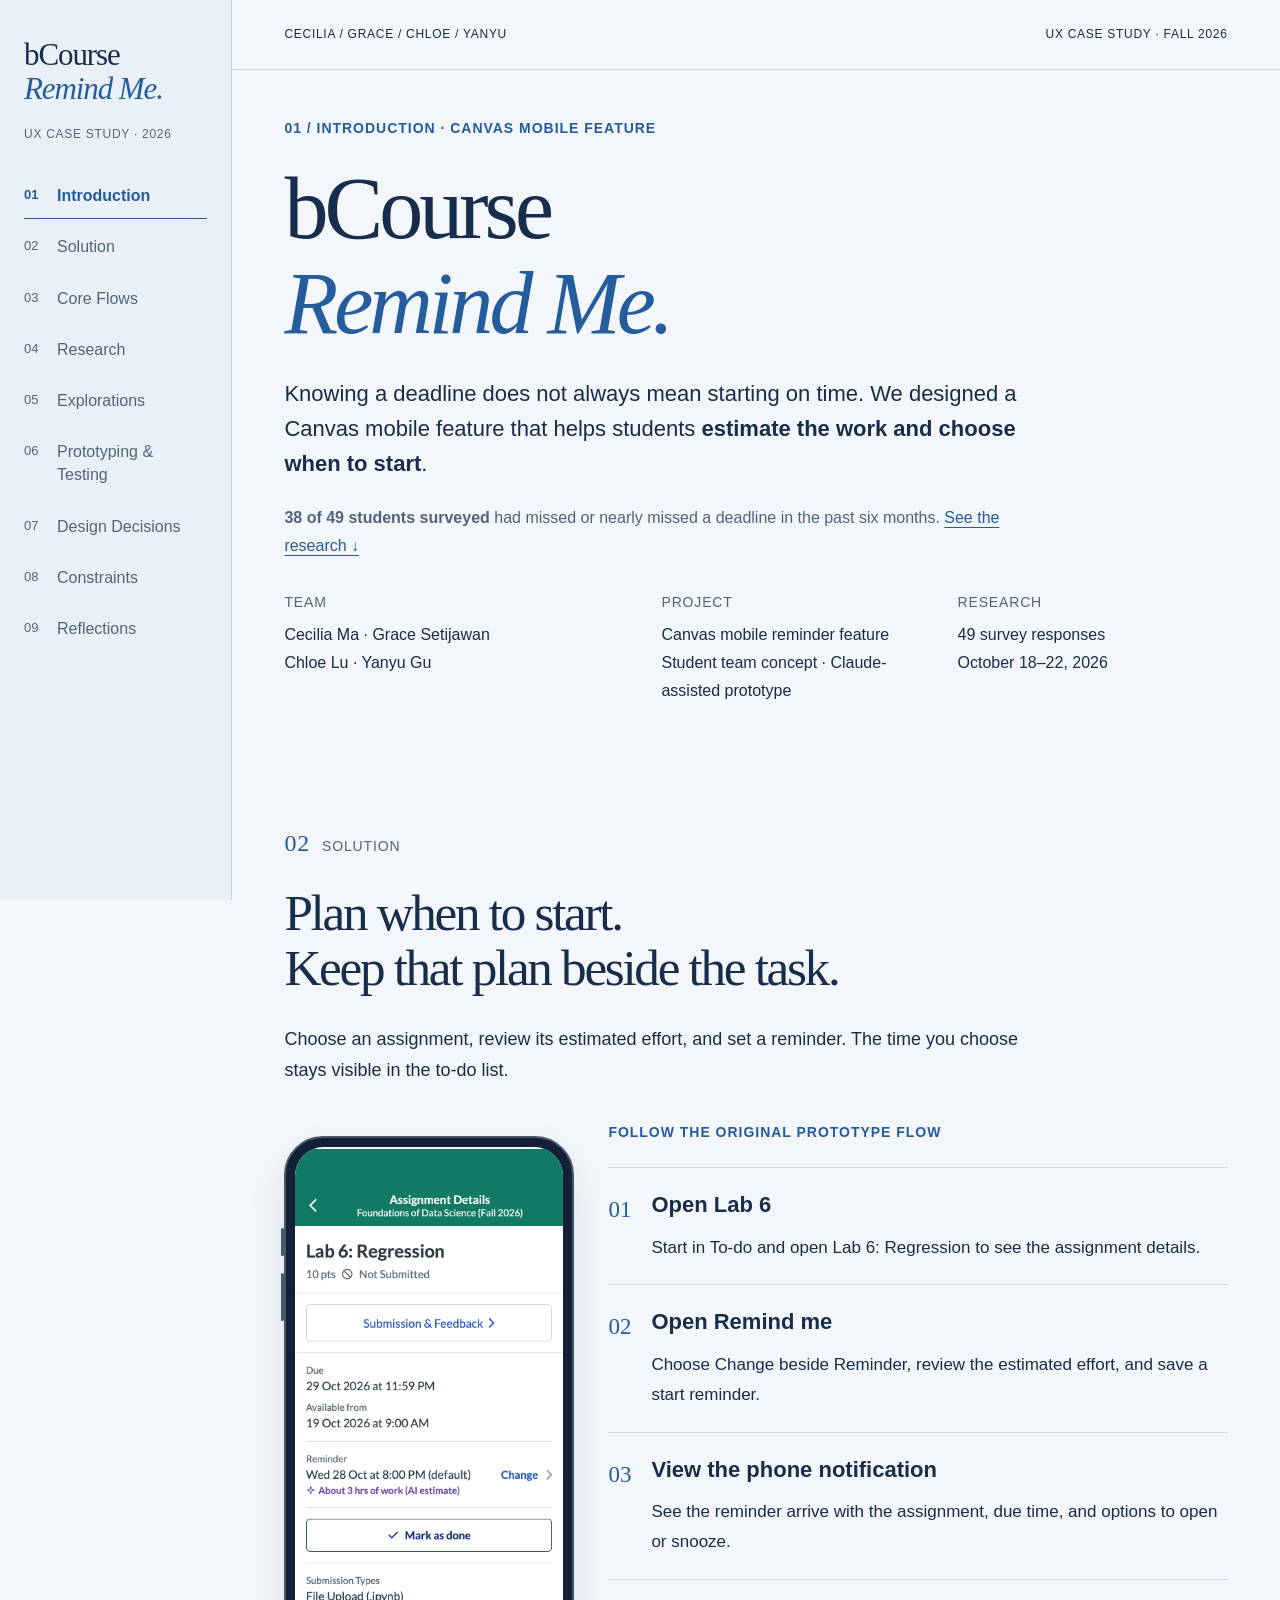
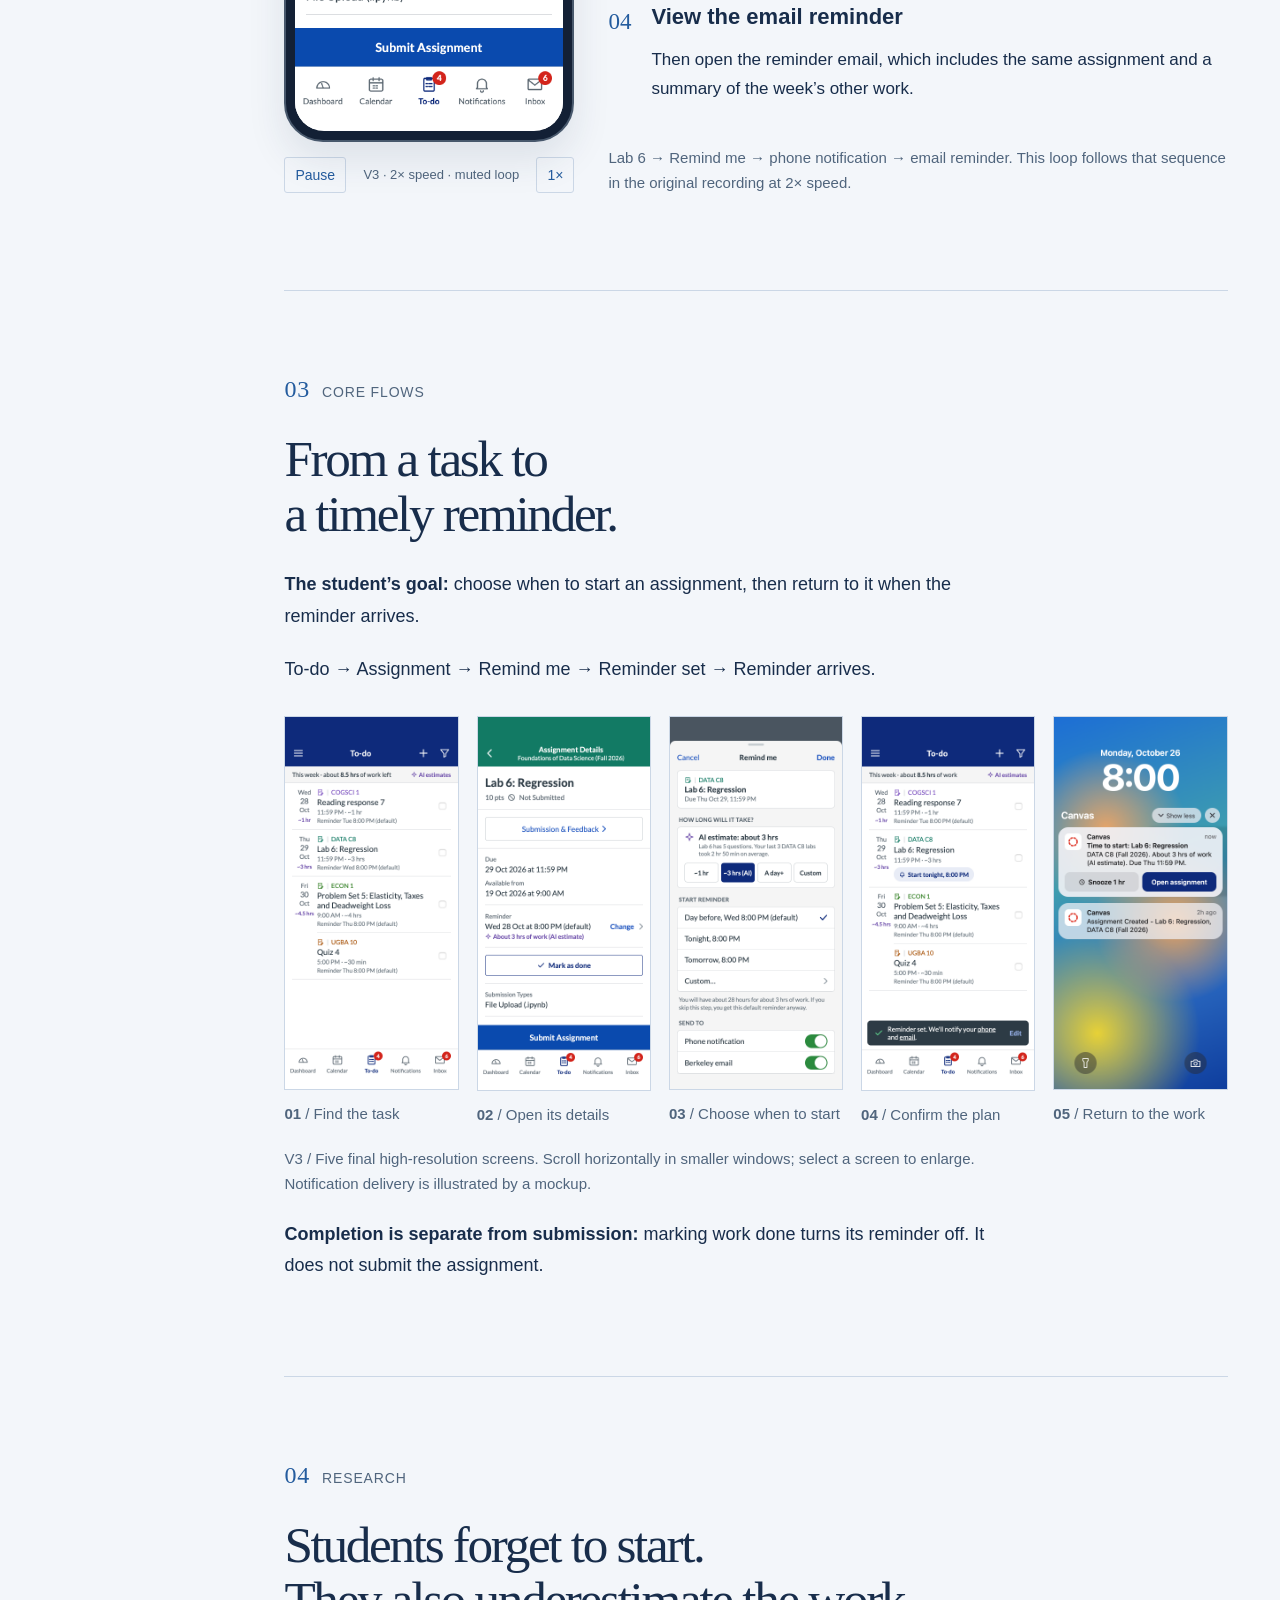
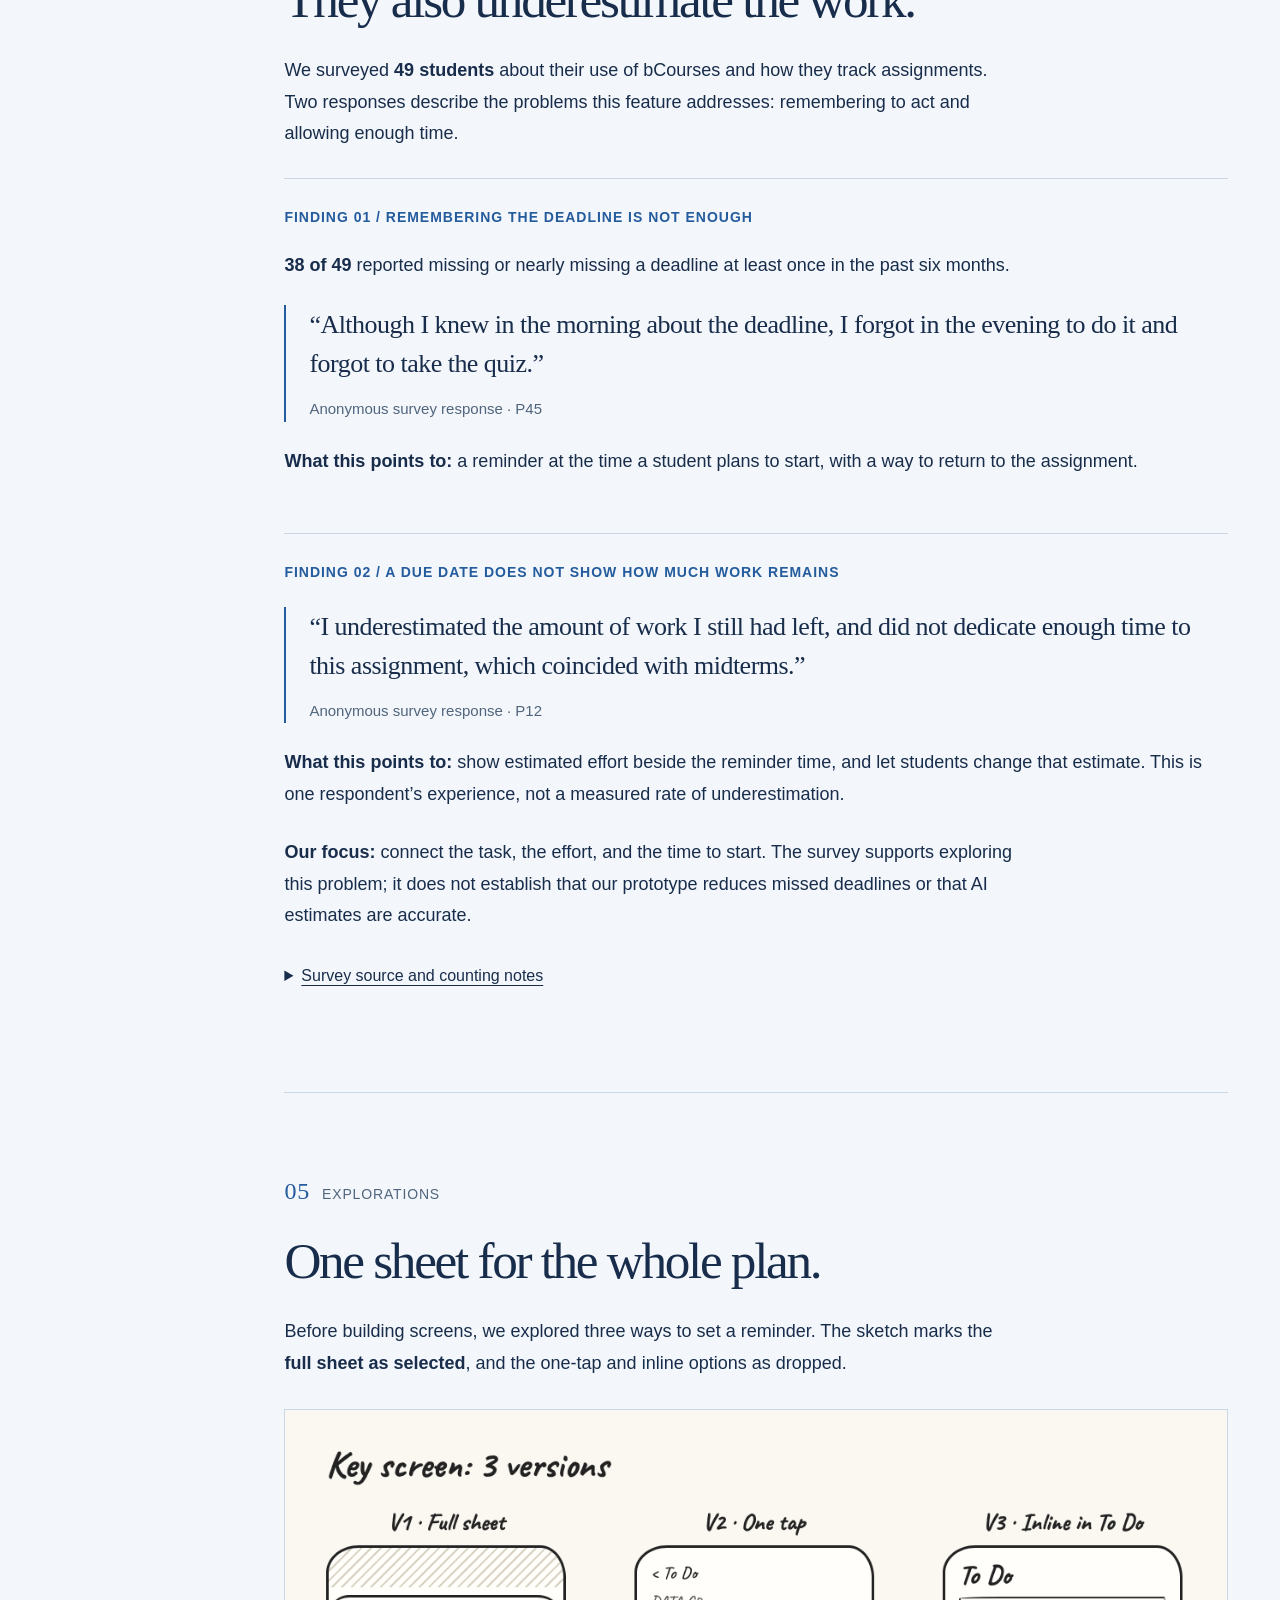
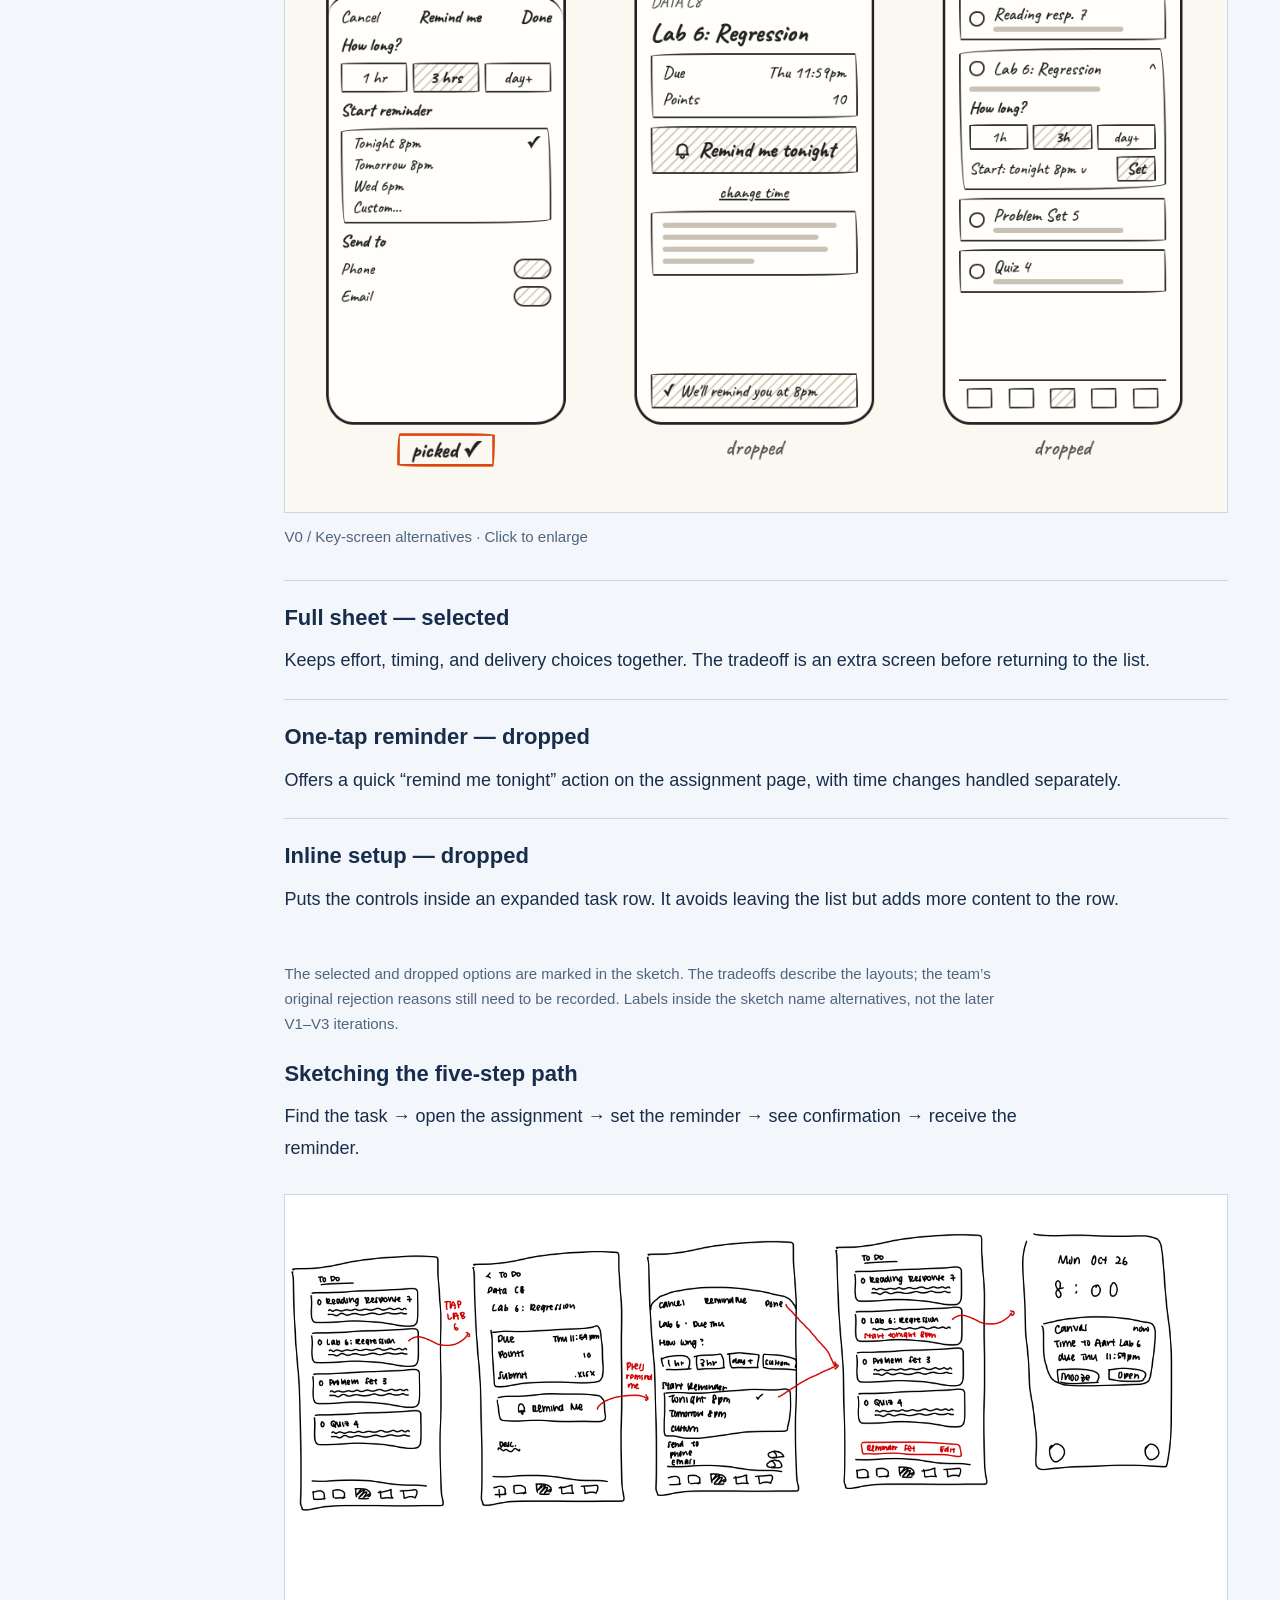
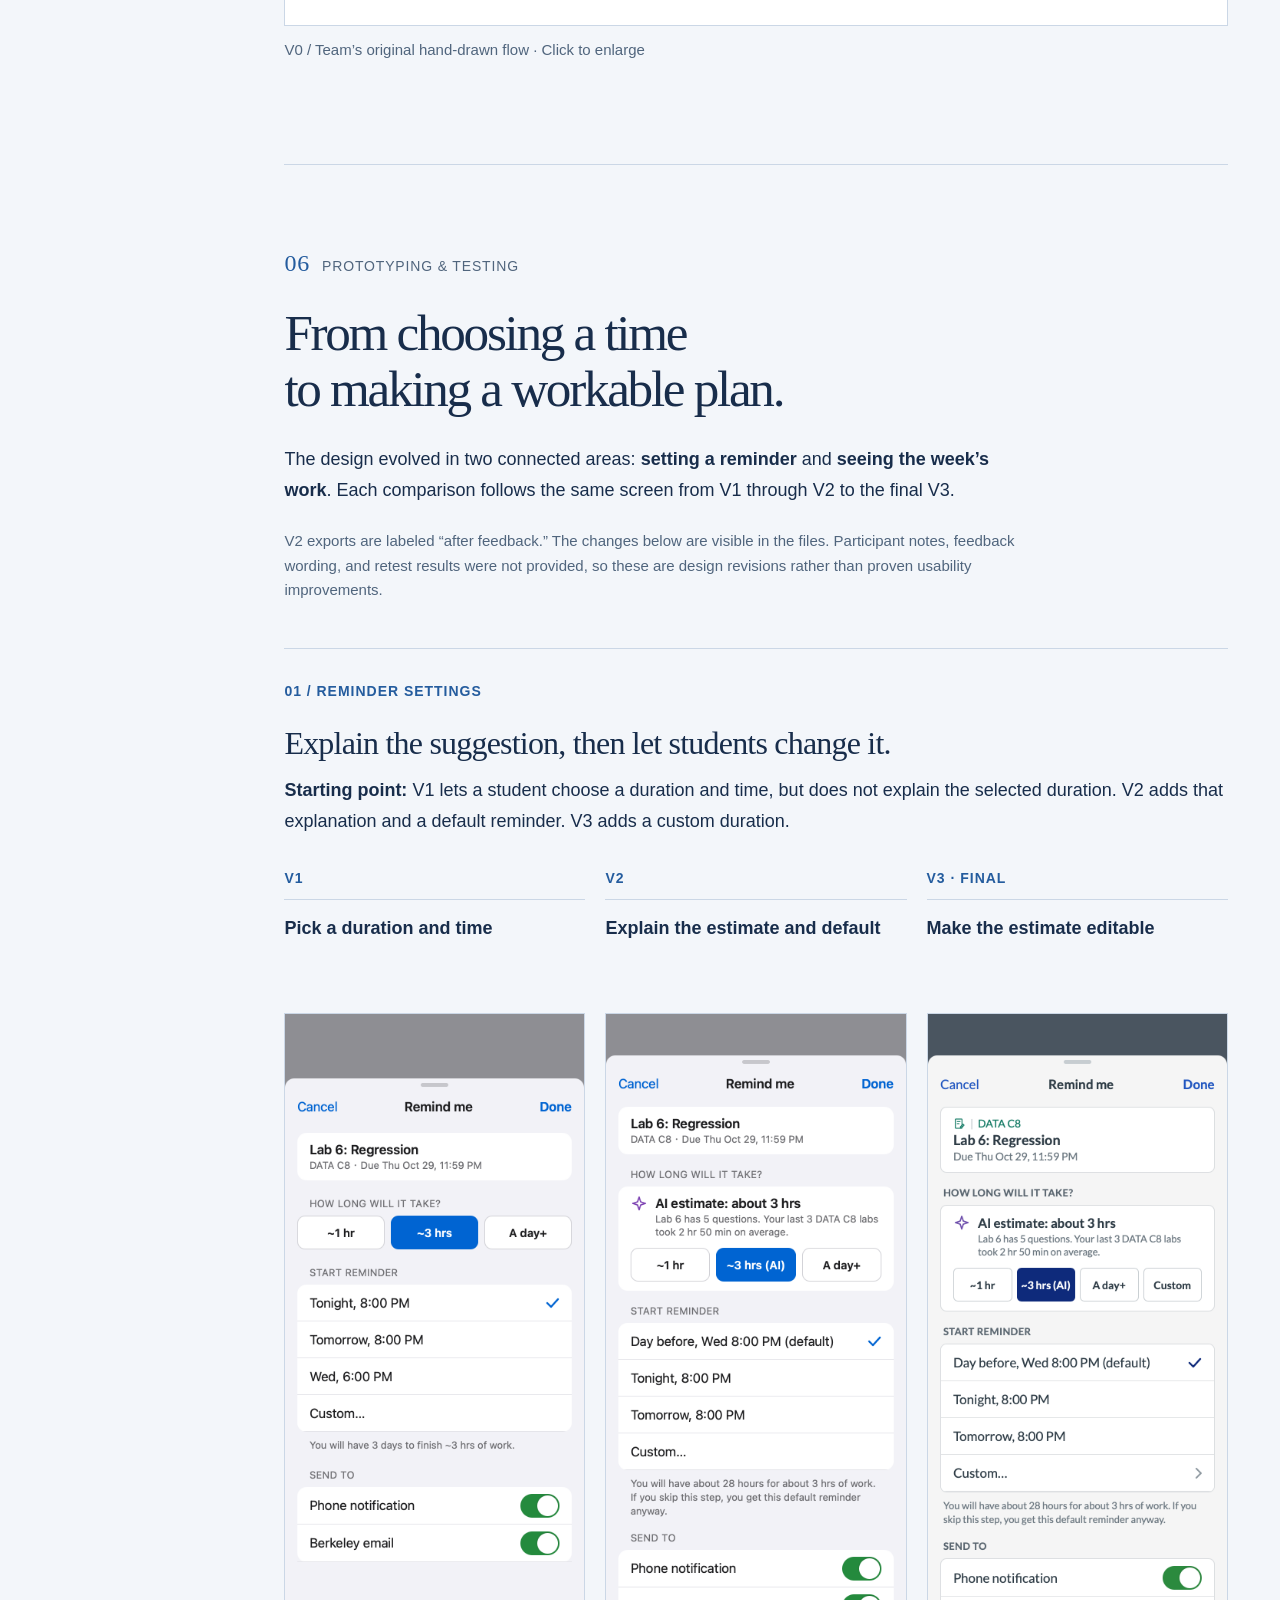
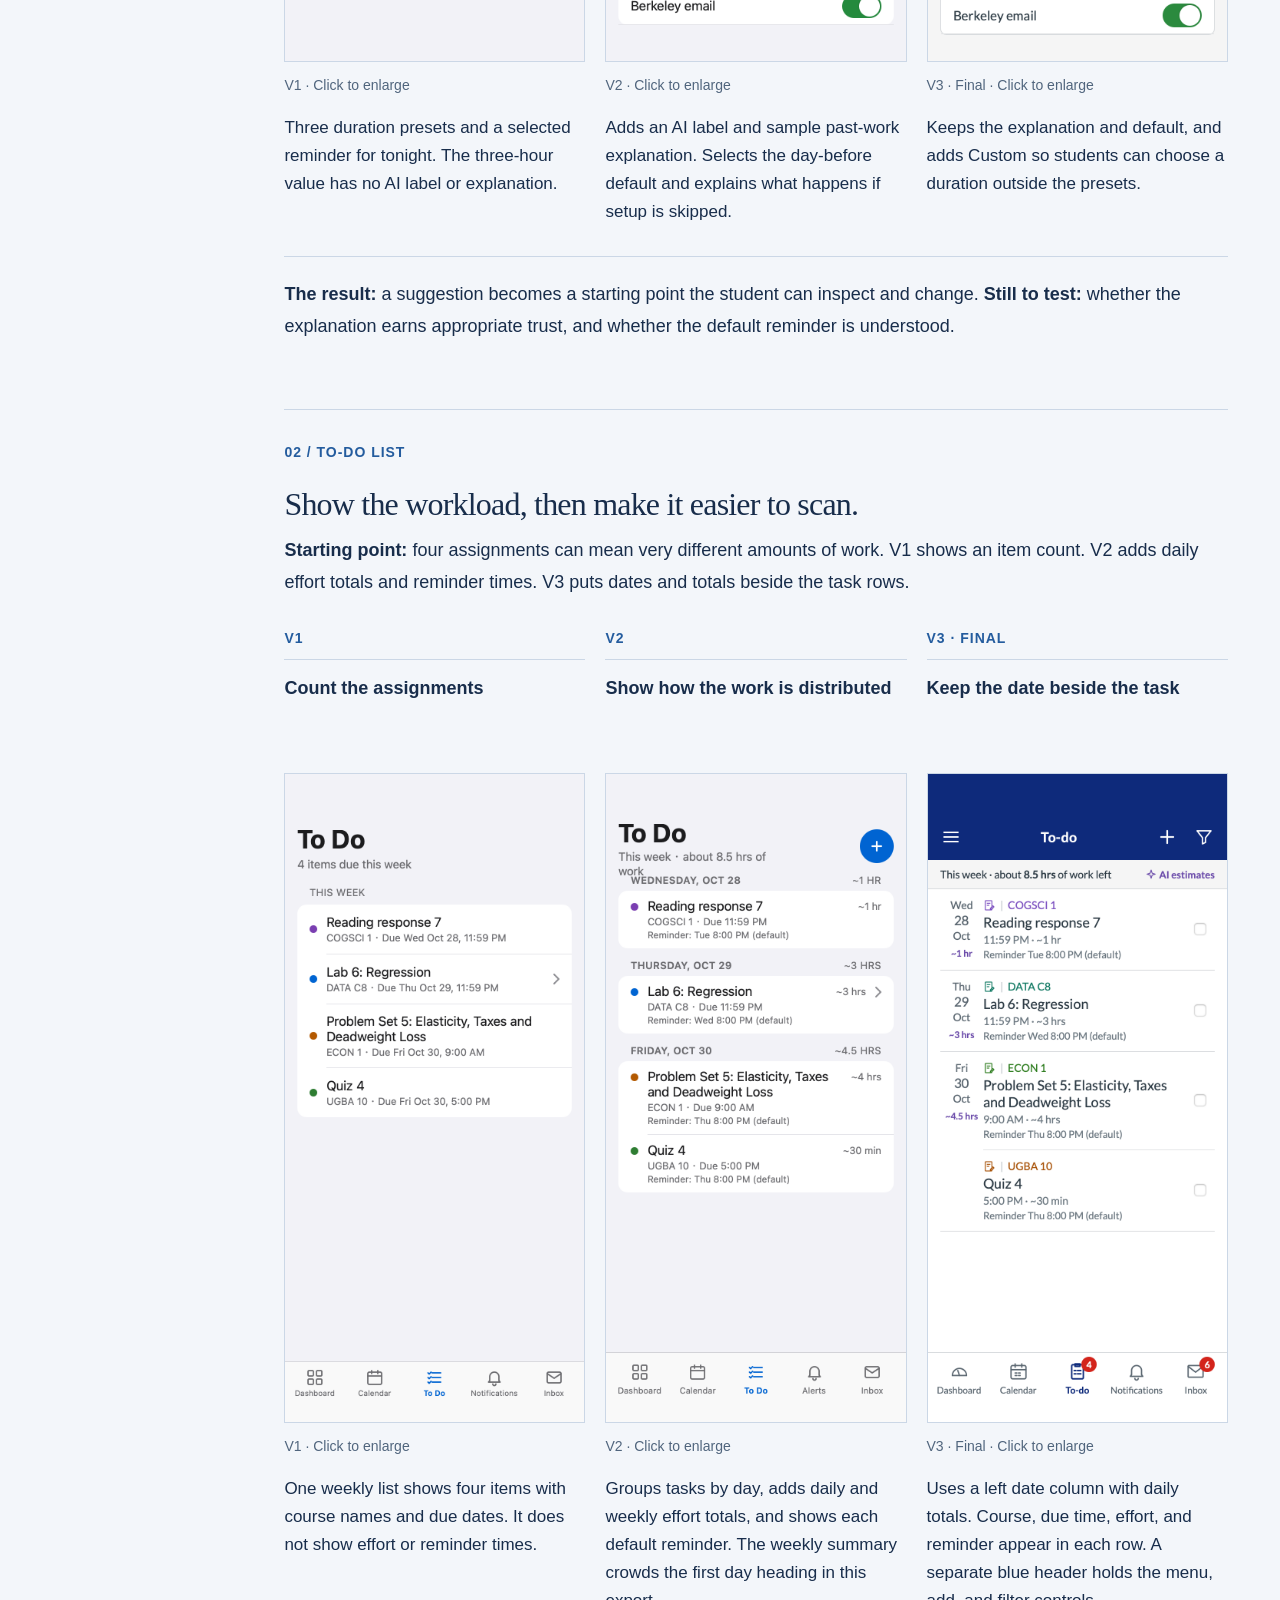
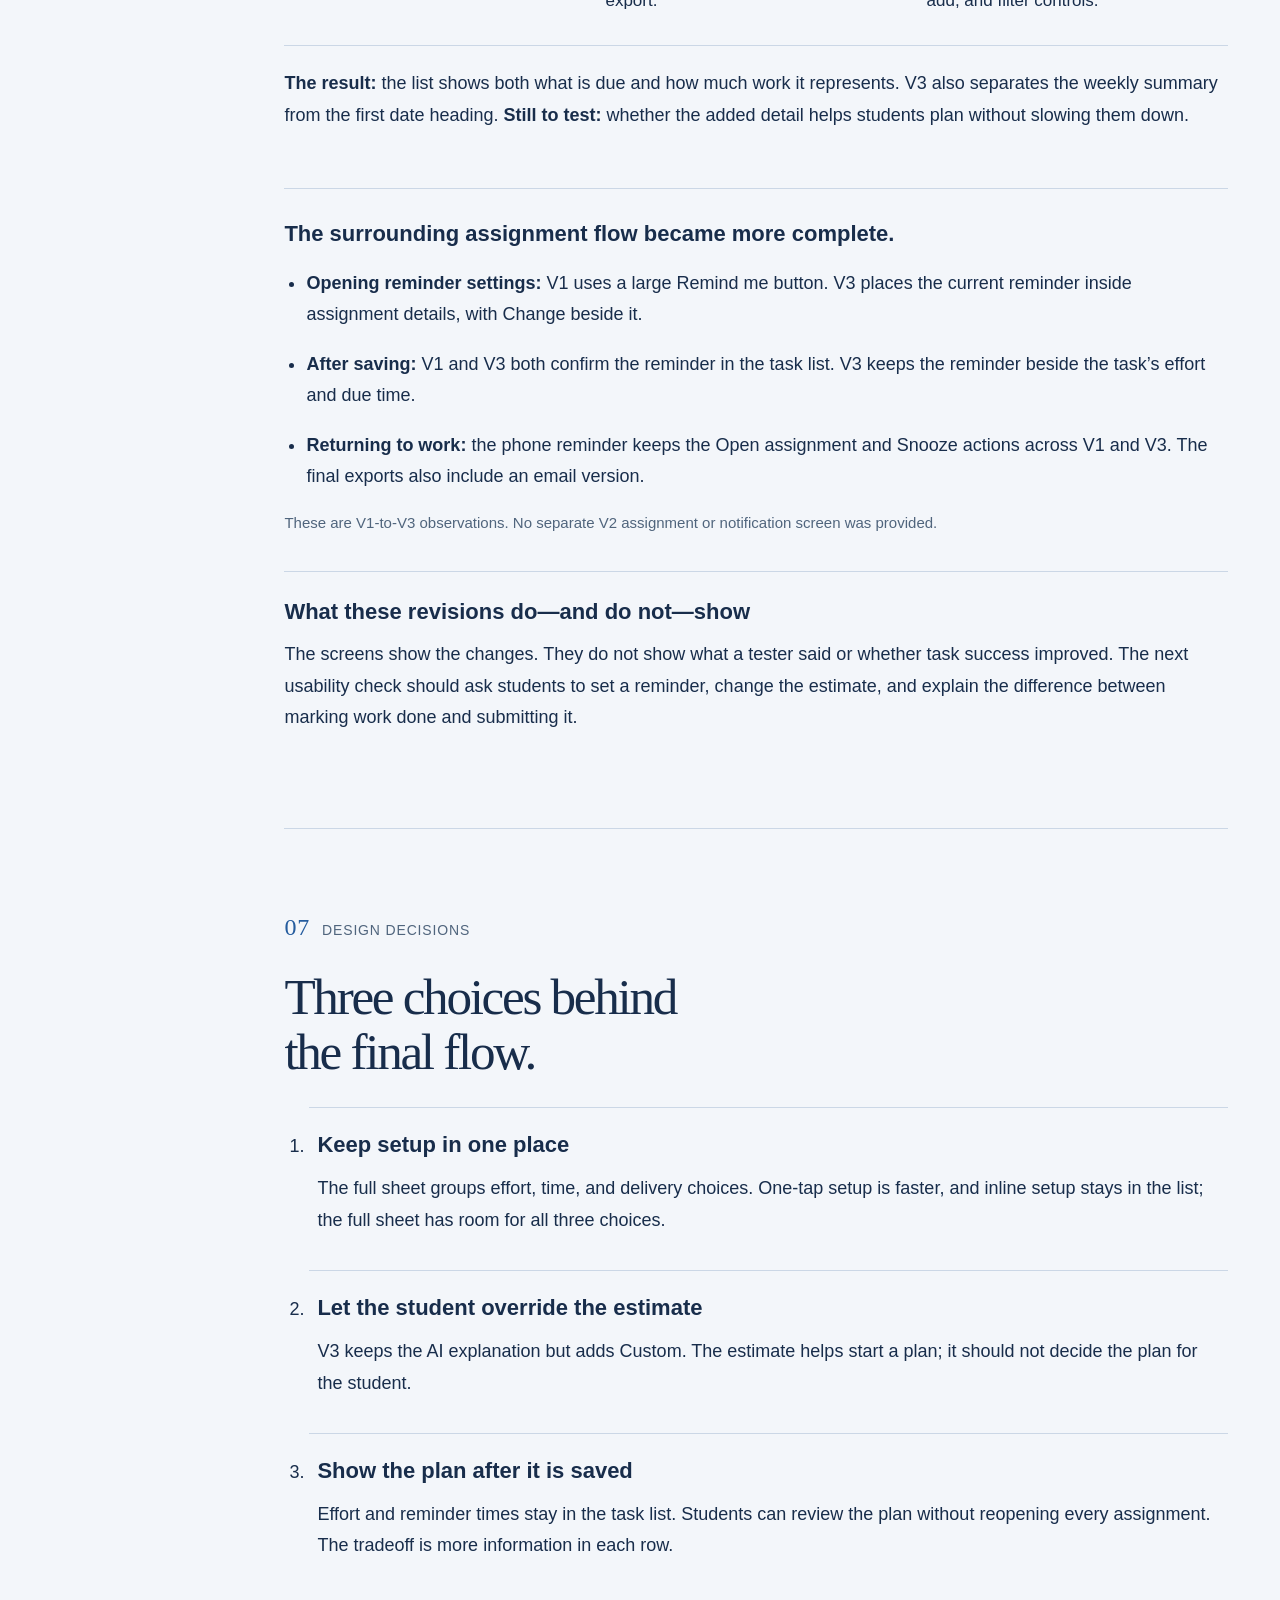
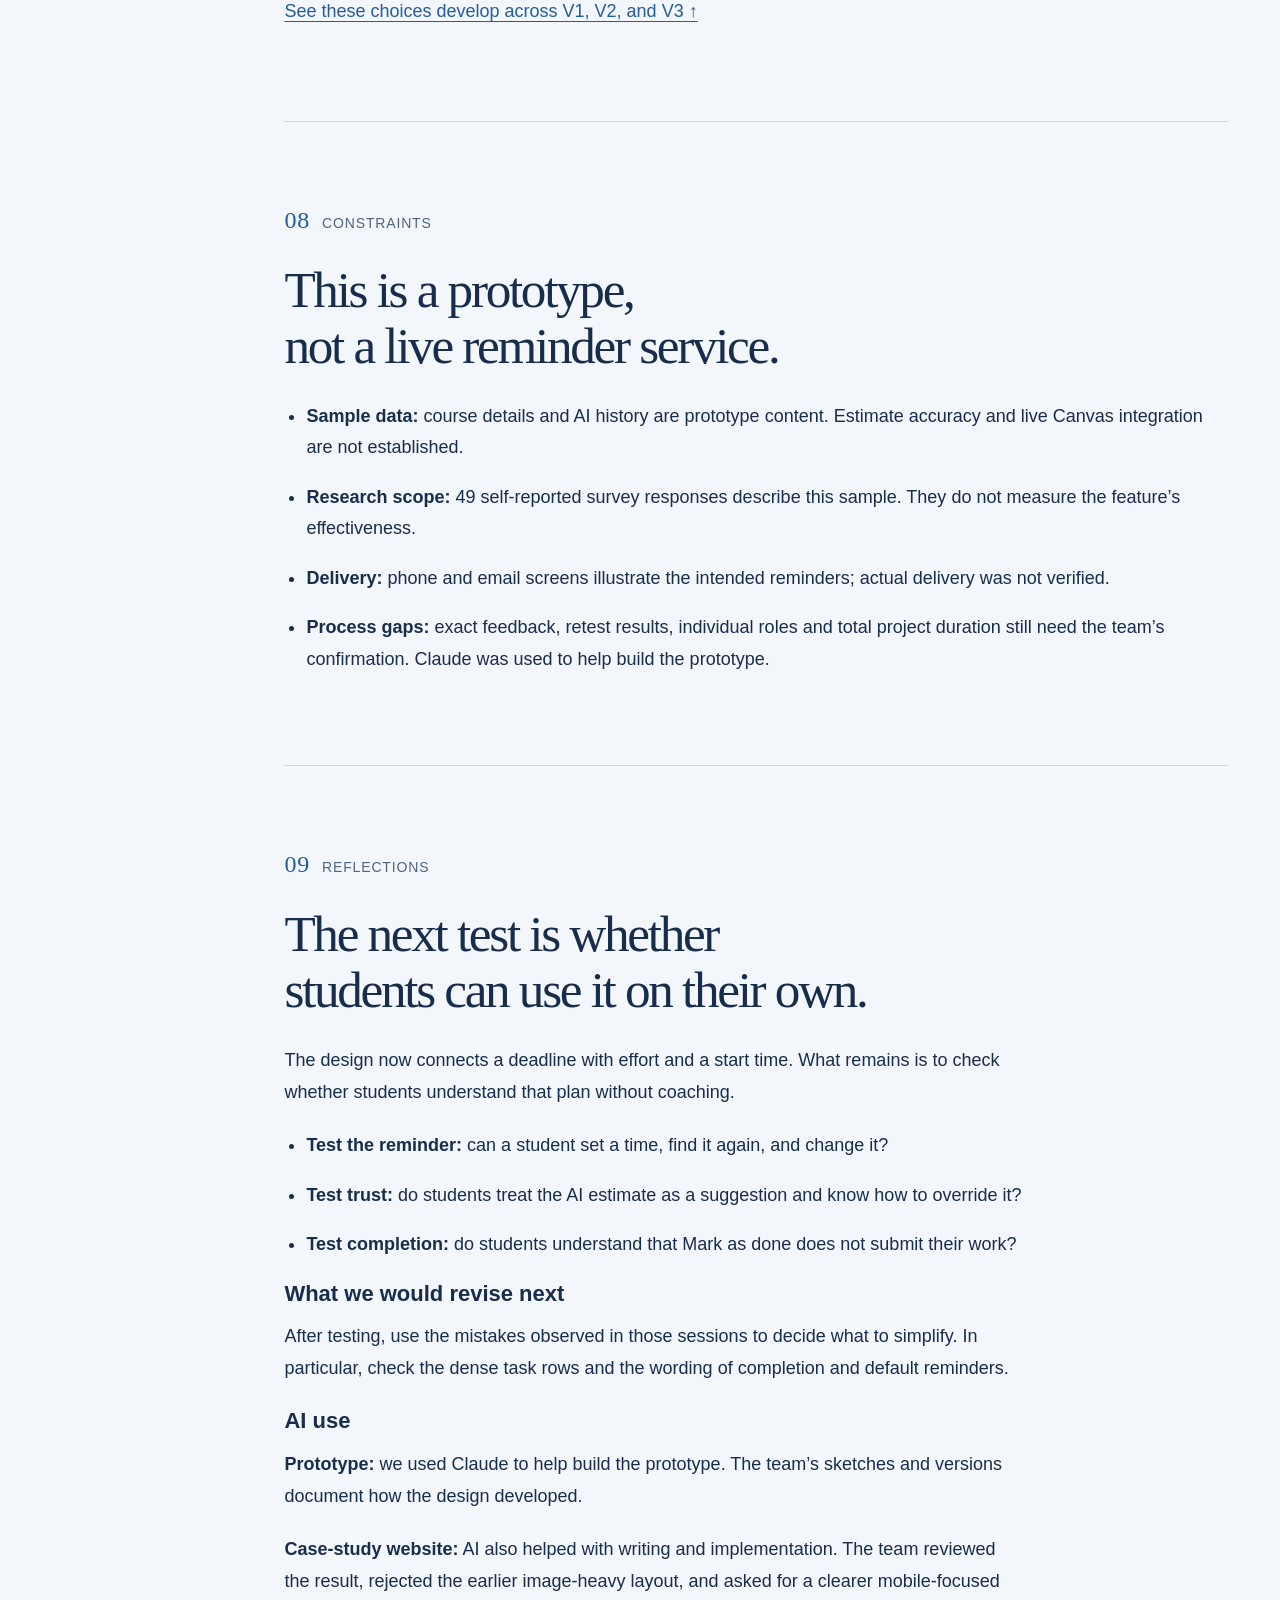
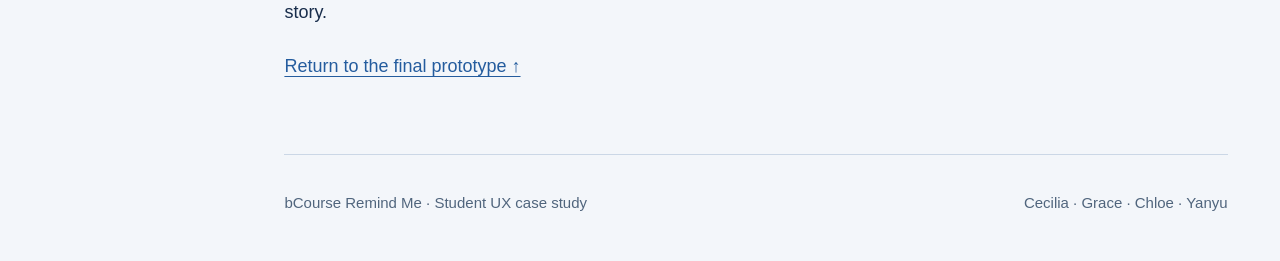
==== commit 9f4a9f5d: "Add files via upload" ====
--- a/index.html
+++ b/index.html
@@ -1,2 +1,2 @@
 <!doctype html><html lang="en"><head><meta charset="utf-8"><meta name="viewport" content="width=device-width,initial-scale=1"><meta name="description" content="bCourse Remind Me: a mobile reminder feature that helps students plan when to start assignments. Research, sketches, and the progression from V1 to V3."><title>bCourse Remind Me — UX Case Study</title><link rel="stylesheet" href="editorial.css"><script src="site.js" defer></script></head><body><a class="skip" href="#introduction">Skip to case study</a><aside class="sidebar"><a class="sidebar-brand" href="#introduction">bCourse<br><em>Remind Me.</em></a><p class="sidebar-caption">UX case study · 2026</p><nav class="contents" aria-label="Case study sections"><a href="#introduction"><span class="nav-number">01</span><span>Introduction</span></a><a href="#solution"><span class="nav-number">02</span><span>Solution</span></a><a href="#flows"><span class="nav-number">03</span><span>Core Flows</span></a><a href="#research"><span class="nav-number">04</span><span>Research</span></a><a href="#explorations"><span class="nav-number">05</span><span>Explorations</span></a><a href="#testing"><span class="nav-number">06</span><span>Prototyping &amp; Testing</span></a><a href="#decisions"><span class="nav-number">07</span><span>Design Decisions</span></a><a href="#constraints"><span class="nav-number">08</span><span>Constraints</span></a><a href="#reflections"><span class="nav-number">09</span><span>Reflections</span></a></nav></aside><header><a href="#introduction">Cecilia / Grace / Chloe / Yanyu</a><span>UX case study · Fall 2026</span></header><main>
-<section class="overview" id="introduction"><p class="eyebrow">01 / Introduction · Canvas mobile feature</p><h1>bCourse<br><em>Remind Me.</em></h1><p class="intro">Knowing a deadline does not always mean starting on time. We designed a Canvas mobile feature that helps students <strong>estimate the work and choose when to start</strong>.</p><p class="overview-evidence"><strong>38 of 49 students surveyed</strong> had missed or nearly missed a deadline in the past six months. <a href="#research">See the research ↓</a></p><dl class="project-facts"><div><dt>Team</dt><dd>Cecilia Ma · Grace Setijawan<br>Chloe Lu · Yanyu Gu</dd></div><div><dt>Project</dt><dd>Canvas mobile reminder feature<br>Student team concept · Claude-assisted prototype</dd></div><div><dt>Research</dt><dd>49 survey responses<br>October 18–22, 2026</dd></div></dl></section><section class="section" id="solution"><div class="section-label"><b>02</b>Solution</div><div class="body"><h2>Plan when to start.<br>Keep that plan beside the task.</h2><p>Choose an assignment, review its estimated effort, and set a reminder. The time you choose stays visible in the to-do list.</p><div class="prototype-feature"><div class="phone-demo"><div class="phone-frame"><video id="prototype-video" autoplay muted loop playsinline preload="auto" poster="assets/assignment.png" aria-label="V3 Lab 6 prototype, automatically playing muted at twice normal speed"><source src="assets/prototype-flow.mp4" type="video/mp4"><a href="assets/prototype-flow.mp4">Watch the prototype</a></video></div><div class="player-controls"><button id="play-toggle" type="button" aria-label="Pause prototype">Pause</button><span>V3 · 2× speed · muted loop</span><button id="speed-toggle" type="button" aria-label="Play at normal speed">1×</button></div><p id="playback-status" class="small" aria-live="polite"></p></div><div class="prototype-explanation"><p class="eyebrow">Follow the original prototype flow</p><div class="feature-step"><span>01</span><div><h3>Open Lab 6</h3><p>Start in To-do and open Lab 6: Regression to see the assignment details.</p></div></div><div class="feature-step"><span>02</span><div><h3>Open Remind me</h3><p>Choose Change beside Reminder, review the estimated effort, and save a start reminder.</p></div></div><div class="feature-step"><span>03</span><div><h3>View the phone notification</h3><p>See the reminder arrive with the assignment, due time, and options to open or snooze.</p></div></div><div class="feature-step"><span>04</span><div><h3>View the email reminder</h3><p>Then open the reminder email, which includes the same assignment and a summary of the week’s other work.</p></div></div><p class="small">Lab 6 → Remind me → phone notification → email reminder. This loop follows that sequence in the original recording at 2× speed.</p></div></div></div></section><section class="section" id="flows"><div class="section-label"><b>03</b>Core Flows</div><div class="body"><h2>From a task to<br>a timely reminder.</h2><p><strong>The student’s goal:</strong> choose when to start an assignment, then return to it when the reminder arrives.</p><p>To-do → Assignment → Remind me → Reminder set → Reminder arrives.</p><div class="prototype-five" aria-label="Five final V3 prototype screens"><figure><a href="assets/to-do.png" target="_blank" rel="noopener"><img src="assets/to-do.png" alt="V3 prototype: Find the task" loading="lazy" width="780" height="1688"></a><figcaption><b>01</b> / Find the task</figcaption></figure><figure><a href="assets/assignment.png" target="_blank" rel="noopener"><img src="assets/assignment.png" alt="V3 prototype: Open its details" loading="lazy" width="780" height="1688"></a><figcaption><b>02</b> / Open its details</figcaption></figure><figure><a href="assets/remind-me.png" target="_blank" rel="noopener"><img src="assets/remind-me.png" alt="V3 prototype: Choose when to start" loading="lazy" width="780" height="1688"></a><figcaption><b>03</b> / Choose when to start</figcaption></figure><figure><a href="assets/reminder-set.png" target="_blank" rel="noopener"><img src="assets/reminder-set.png" alt="V3 prototype: Confirm the plan" loading="lazy" width="780" height="1688"></a><figcaption><b>04</b> / Confirm the plan</figcaption></figure><figure><a href="assets/notification.png" target="_blank" rel="noopener"><img src="assets/notification.png" alt="V3 prototype: Return to the work" loading="lazy" width="780" height="1688"></a><figcaption><b>05</b> / Return to the work</figcaption></figure></div><p class="small">V3 / Five final high-resolution screens. Scroll horizontally in smaller windows; select a screen to enlarge. Notification delivery is illustrated by a mockup.</p><p><strong>Completion is separate from submission:</strong> marking work done turns its reminder off. It does not submit the assignment.</p></div></section><section class="section" id="research"><div class="section-label"><b>04</b>Research</div><div class="body"><h2>Students forget to start.<br>They also underestimate the work.</h2><p>We surveyed <strong>49 students</strong> about their use of bCourses and how they track assignments. Two responses describe the problems this feature addresses: remembering to act and allowing enough time.</p><div class="research-finding"><p class="eyebrow">Finding 01 / Remembering the deadline is not enough</p><p><strong>38 of 49</strong> reported missing or nearly missing a deadline at least once in the past six months.</p><blockquote>“Although I knew in the morning about the deadline, I forgot in the evening to do it and forgot to take the quiz.”<cite>Anonymous survey response · P45</cite></blockquote><p><strong>What this points to:</strong> a reminder at the time a student plans to start, with a way to return to the assignment.</p></div><div class="research-finding"><p class="eyebrow">Finding 02 / A due date does not show how much work remains</p><blockquote>“I underestimated the amount of work I still had left, and did not dedicate enough time to this assignment, which coincided with midterms.”<cite>Anonymous survey response · P12</cite></blockquote><p><strong>What this points to:</strong> show estimated effort beside the reminder time, and let students change that estimate. This is one respondent’s experience, not a measured rate of underestimation.</p></div><p><strong>Our focus:</strong> connect the task, the effort, and the time to start. The survey supports exploring this problem; it does not establish that our prototype reduces missed deadlines or that AI estimates are accurate.</p><details><summary>Survey source and counting notes</summary><p>Source: bCourses_Canvas Student Survey (Responses).xlsx, worksheet Form Responses 1, rows 2–50. All 49 include consent. Collected October 18–22, 2026. Deadline question: M2:M50; 20 reported once, 12 reported 2–3 times, 6 reported 4 or more, and 11 reported zero. Quotes reproduced verbatim from P45 and P12. No rows removed. Recruitment method and sample representativeness were not documented. Respondent contact details are excluded.</p></details></div></section><section class="section" id="explorations"><div class="section-label"><b>05</b>Explorations</div><div class="body"><h2>One sheet for the whole plan.</h2><p>Before building screens, we explored three ways to set a reminder. The sketch marks the <strong>full sheet as selected</strong>, and the one-tap and inline options as dropped.</p><figure class="wide-artifact"><a href="assets/process/v0-alternatives.png" target="_blank" rel="noopener"><img src="assets/process/v0-alternatives.png" alt="Original sketch of the full-sheet, one-tap and inline reminder alternatives" loading="lazy" width="2200" height="1640"></a><figcaption>V0 / Key-screen alternatives · Click to enlarge</figcaption></figure><div class="choice-notes"><div><h3>Full sheet — selected</h3><p>Keeps effort, timing, and delivery choices together. The tradeoff is an extra screen before returning to the list.</p></div><div><h3>One-tap reminder — dropped</h3><p>Offers a quick “remind me tonight” action on the assignment page, with time changes handled separately.</p></div><div><h3>Inline setup — dropped</h3><p>Puts the controls inside an expanded task row. It avoids leaving the list but adds more content to the row.</p></div></div><p class="small">The selected and dropped options are marked in the sketch. The tradeoffs describe the layouts; the team’s original rejection reasons still need to be recorded. Labels inside the sketch name alternatives, not the later V1–V3 iterations.</p><h3>Sketching the five-step path</h3><p>Find the task → open the assignment → set the reminder → see confirmation → receive the reminder.</p><figure class="wide-artifact"><a href="assets/team-handdrawn-flow.png" target="_blank" rel="noopener"><img src="assets/team-handdrawn-flow.png" alt="The team’s complete hand-drawn five-step reminder flow, with red arrows connecting the screens" loading="lazy" width="1485" height="677"></a><figcaption>V0 / Team’s original hand-drawn flow · Click to enlarge</figcaption></figure></div></section><section class="section" id="testing"><div class="section-label"><b>06</b>Prototyping &amp; Testing</div><div class="body"><h2>From choosing a time<br>to making a workable plan.</h2><p>The design evolved in two connected areas: <strong>setting a reminder</strong> and <strong>seeing the week’s work</strong>. Each comparison follows the same screen from V1 through V2 to the final V3.</p><p class="small">V2 exports are labeled “after feedback.” The changes below are visible in the files. Participant notes, feedback wording, and retest results were not provided, so these are design revisions rather than proven usability improvements.</p><div class="iteration-thread" id="reminder-revision"><p class="eyebrow">01 / Reminder settings</p><h3>Explain the suggestion, then let students change it.</h3><p><strong>Starting point:</strong> V1 lets a student choose a duration and time, but does not explain the selected duration. V2 adds that explanation and a default reminder. V3 adds a custom duration.</p><div class="version-triptych"><article class="version-stage"><p class="version-label">V1</p><h4>Pick a duration and time</h4><figure class=""><a href="assets/process/v1-reminder.png" target="_blank" rel="noopener"><img src="assets/process/v1-reminder.png" alt="V1: Pick a duration and time" loading="lazy" width="780" height="1688"></a><figcaption>V1 · Click to enlarge</figcaption></figure><p>Three duration presets and a selected reminder for tonight. The three-hour value has no AI label or explanation.</p></article><article class="version-stage"><p class="version-label">V2</p><h4>Explain the estimate and default</h4><figure class=""><a href="assets/process/v2-reminder.png" target="_blank" rel="noopener"><img src="assets/process/v2-reminder.png" alt="V2: Explain the estimate and default" loading="lazy" width="780" height="1688"></a><figcaption>V2 · Click to enlarge</figcaption></figure><p>Adds an AI label and sample past-work explanation. Selects the day-before default and explains what happens if setup is skipped.</p></article><article class="version-stage"><p class="version-label">V3 · Final</p><h4>Make the estimate editable</h4><figure class=""><a href="assets/remind-me.png" target="_blank" rel="noopener"><img src="assets/remind-me.png" alt="V3 · Final: Make the estimate editable" loading="lazy" width="780" height="1688"></a><figcaption>V3 · Final · Click to enlarge</figcaption></figure><p>Keeps the explanation and default, and adds Custom so students can choose a duration outside the presets.</p></article></div><p class="thread-result"><strong>The result:</strong> a suggestion becomes a starting point the student can inspect and change. <strong>Still to test:</strong> whether the explanation earns appropriate trust, and whether the default reminder is understood.</p></div><div class="iteration-thread" id="todo-revision"><p class="eyebrow">02 / To-do list</p><h3>Show the workload, then make it easier to scan.</h3><p><strong>Starting point:</strong> four assignments can mean very different amounts of work. V1 shows an item count. V2 adds daily effort totals and reminder times. V3 puts dates and totals beside the task rows.</p><div class="version-triptych"><article class="version-stage"><p class="version-label">V1</p><h4>Count the assignments</h4><figure class=""><a href="assets/process/v1-todo.png" target="_blank" rel="noopener"><img src="assets/process/v1-todo.png" alt="V1: Count the assignments" loading="lazy" width="780" height="1688"></a><figcaption>V1 · Click to enlarge</figcaption></figure><p>One weekly list shows four items with course names and due dates. It does not show effort or reminder times.</p></article><article class="version-stage"><p class="version-label">V2</p><h4>Show how the work is distributed</h4><figure class=""><a href="assets/process/v2-todo.png" target="_blank" rel="noopener"><img src="assets/process/v2-todo.png" alt="V2: Show how the work is distributed" loading="lazy" width="780" height="1688"></a><figcaption>V2 · Click to enlarge</figcaption></figure><p>Groups tasks by day, adds daily and weekly effort totals, and shows each default reminder. The weekly summary crowds the first day heading in this export.</p></article><article class="version-stage"><p class="version-label">V3 · Final</p><h4>Keep the date beside the task</h4><figure class=""><a href="assets/to-do.png" target="_blank" rel="noopener"><img src="assets/to-do.png" alt="V3 · Final: Keep the date beside the task" loading="lazy" width="780" height="1688"></a><figcaption>V3 · Final · Click to enlarge</figcaption></figure><p>Uses a left date column with daily totals. Course, due time, effort, and reminder appear in each row. A separate blue header holds the menu, add, and filter controls.</p></article></div><p class="thread-result"><strong>The result:</strong> the list shows both what is due and how much work it represents. V3 also separates the weekly summary from the first date heading. <strong>Still to test:</strong> whether the added detail helps students plan without slowing them down.</p></div><div class="flow-refinement"><h3>The surrounding assignment flow became more complete.</h3><ul class="plain-list"><li><strong>Opening reminder settings:</strong> V1 uses a large Remind me button. V3 places the current reminder inside assignment details, with Change beside it.</li><li><strong>After saving:</strong> V1 and V3 both confirm the reminder in the task list. V3 keeps the reminder beside the task’s effort and due time.</li><li><strong>Returning to work:</strong> the phone reminder keeps the Open assignment and Snooze actions across V1 and V3. The final exports also include an email version.</li></ul><p class="small">These are V1-to-V3 observations. No separate V2 assignment or notification screen was provided.</p></div><div class="evidence-note"><h3>What these revisions do—and do not—show</h3><p>The screens show the changes. They do not show what a tester said or whether task success improved. The next usability check should ask students to set a reminder, change the estimate, and explain the difference between marking work done and submitting it.</p></div></div></section><section class="section" id="decisions"><div class="section-label"><b>07</b>Design Decisions</div><div class="body"><h2>Three choices behind<br>the final flow.</h2><ol class="decision-list"><li><h3>Keep setup in one place</h3><p>The full sheet groups effort, time, and delivery choices. One-tap setup is faster, and inline setup stays in the list; the full sheet has room for all three choices.</p></li><li><h3>Let the student override the estimate</h3><p>V3 keeps the AI explanation but adds Custom. The estimate helps start a plan; it should not decide the plan for the student.</p></li><li><h3>Show the plan after it is saved</h3><p>Effort and reminder times stay in the task list. Students can review the plan without reopening every assignment. The tradeoff is more information in each row.</p></li></ol><p><a href="#testing">See these choices develop across V1, V2, and V3 ↑</a></p></div></section><section class="section" id="constraints"><div class="section-label"><b>08</b>Constraints</div><div class="body"><h2>This is a prototype,<br>not a live reminder service.</h2><ul class="plain-list"><li><strong>Sample data:</strong> course details and AI history are prototype content. Estimate accuracy and live Canvas integration are not established.</li><li><strong>Research scope:</strong> 49 self-reported survey responses describe this sample. They do not measure the feature’s effectiveness.</li><li><strong>Delivery:</strong> phone and email screens illustrate the intended reminders; actual delivery was not verified.</li><li><strong>Process gaps:</strong> exact feedback, retest results, individual roles and total project duration still need the team’s confirmation. Claude was used to help build the prototype.</li></ul></div></section><section class="section" id="reflections"><div class="section-label"><b>09</b>Reflections</div><div class="body"><h2>The next test is whether<br>students can use it on their own.</h2><p>The design now connects a deadline with effort and a start time. What remains is to check whether students understand that plan without coaching.</p><ul class="plain-list"><li><strong>Test the reminder:</strong> can a student set a time, find it again, and change it?</li><li><strong>Test trust:</strong> do students treat the AI estimate as a suggestion and know how to override it?</li><li><strong>Test completion:</strong> do students understand that Mark as done does not submit their work?</li></ul><h3>What we would revise next</h3><p>After testing, use the mistakes observed in those sessions to decide what to simplify. In particular, check the dense task rows and the wording of completion and default reminders.</p><h3>AI use</h3><p><strong>Prototype:</strong> we used Claude to help build the prototype. The team’s sketches and versions document how the design developed.</p><p><strong>Case-study website:</strong> AI also helped with writing and implementation. The team reviewed the result, rejected the earlier image-heavy layout, and asked for a clearer mobile-focused story.</p><a href="#solution">Return to the final prototype ↑</a></div></section></main><footer><span>bCourse Remind Me · Student UX case study</span><span>Cecilia · Grace · Chloe · Yanyu</span></footer></body></html>+<section class="overview" id="introduction"><p class="eyebrow">01 / Introduction · Canvas mobile feature</p><h1>bCourse<br><em>Remind Me.</em></h1><p class="intro">Knowing a deadline does not always mean starting on time. We designed a Canvas mobile feature that helps students <strong>estimate the work and choose when to start</strong>.</p><p class="overview-evidence"><strong>38 of 49 students surveyed</strong> had missed or nearly missed a deadline in the past six months. <a href="#research">See the research ↓</a></p><dl class="project-facts"><div><dt>Team</dt><dd>Cecilia Ma · Grace Setijawan<br>Chloe Lu · Yanyu Gu</dd></div><div><dt>Project</dt><dd>Canvas mobile reminder feature<br>Student team concept · Claude-assisted prototype</dd></div><div><dt>Research</dt><dd>49 survey responses<br>October 18–22, 2026</dd></div></dl></section><section class="section" id="solution"><div class="section-label"><b>02</b>Solution</div><div class="body"><h2>Plan when to start.<br>Keep that plan beside the task.</h2><p>Choose an assignment, review its estimated effort, and set a reminder. The time you choose stays visible in the to-do list.</p><div class="prototype-feature"><div class="phone-demo"><div class="phone-frame"><video id="prototype-video" autoplay muted loop playsinline preload="auto" poster="assignment.png" aria-label="V3 Lab 6 prototype, automatically playing muted at twice normal speed"><source src="prototype-flow.mp4" type="video/mp4"><a href="prototype-flow.mp4">Watch the prototype</a></video></div><div class="player-controls"><button id="play-toggle" type="button" aria-label="Pause prototype">Pause</button><span>V3 · 2× speed · muted loop</span><button id="speed-toggle" type="button" aria-label="Play at normal speed">1×</button></div><p id="playback-status" class="small" aria-live="polite"></p></div><div class="prototype-explanation"><p class="eyebrow">Follow the original prototype flow</p><div class="feature-step"><span>01</span><div><h3>Open Lab 6</h3><p>Start in To-do and open Lab 6: Regression to see the assignment details.</p></div></div><div class="feature-step"><span>02</span><div><h3>Open Remind me</h3><p>Choose Change beside Reminder, review the estimated effort, and save a start reminder.</p></div></div><div class="feature-step"><span>03</span><div><h3>View the phone notification</h3><p>See the reminder arrive with the assignment, due time, and options to open or snooze.</p></div></div><div class="feature-step"><span>04</span><div><h3>View the email reminder</h3><p>Then open the reminder email, which includes the same assignment and a summary of the week’s other work.</p></div></div><p class="small">Lab 6 → Remind me → phone notification → email reminder. This loop follows that sequence in the original recording at 2× speed.</p></div></div></div></section><section class="section" id="flows"><div class="section-label"><b>03</b>Core Flows</div><div class="body"><h2>From a task to<br>a timely reminder.</h2><p><strong>The student’s goal:</strong> choose when to start an assignment, then return to it when the reminder arrives.</p><p>To-do → Assignment → Remind me → Reminder set → Reminder arrives.</p><div class="prototype-five" aria-label="Five final V3 prototype screens"><figure><a href="to-do.png" target="_blank" rel="noopener"><img src="to-do.png" alt="V3 prototype: Find the task" loading="lazy" width="780" height="1688"></a><figcaption><b>01</b> / Find the task</figcaption></figure><figure><a href="assignment.png" target="_blank" rel="noopener"><img src="assignment.png" alt="V3 prototype: Open its details" loading="lazy" width="780" height="1688"></a><figcaption><b>02</b> / Open its details</figcaption></figure><figure><a href="remind-me.png" target="_blank" rel="noopener"><img src="remind-me.png" alt="V3 prototype: Choose when to start" loading="lazy" width="780" height="1688"></a><figcaption><b>03</b> / Choose when to start</figcaption></figure><figure><a href="reminder-set.png" target="_blank" rel="noopener"><img src="reminder-set.png" alt="V3 prototype: Confirm the plan" loading="lazy" width="780" height="1688"></a><figcaption><b>04</b> / Confirm the plan</figcaption></figure><figure><a href="notification.png" target="_blank" rel="noopener"><img src="notification.png" alt="V3 prototype: Return to the work" loading="lazy" width="780" height="1688"></a><figcaption><b>05</b> / Return to the work</figcaption></figure></div><p class="small">V3 / Five final high-resolution screens. Scroll horizontally in smaller windows; select a screen to enlarge. Notification delivery is illustrated by a mockup.</p><p><strong>Completion is separate from submission:</strong> marking work done turns its reminder off. It does not submit the assignment.</p></div></section><section class="section" id="research"><div class="section-label"><b>04</b>Research</div><div class="body"><h2>Students forget to start.<br>They also underestimate the work.</h2><p>We surveyed <strong>49 students</strong> about their use of bCourses and how they track assignments. Two responses describe the problems this feature addresses: remembering to act and allowing enough time.</p><div class="research-finding"><p class="eyebrow">Finding 01 / Remembering the deadline is not enough</p><p><strong>38 of 49</strong> reported missing or nearly missing a deadline at least once in the past six months.</p><blockquote>“Although I knew in the morning about the deadline, I forgot in the evening to do it and forgot to take the quiz.”<cite>Anonymous survey response · P45</cite></blockquote><p><strong>What this points to:</strong> a reminder at the time a student plans to start, with a way to return to the assignment.</p></div><div class="research-finding"><p class="eyebrow">Finding 02 / A due date does not show how much work remains</p><blockquote>“I underestimated the amount of work I still had left, and did not dedicate enough time to this assignment, which coincided with midterms.”<cite>Anonymous survey response · P12</cite></blockquote><p><strong>What this points to:</strong> show estimated effort beside the reminder time, and let students change that estimate. This is one respondent’s experience, not a measured rate of underestimation.</p></div><p><strong>Our focus:</strong> connect the task, the effort, and the time to start. The survey supports exploring this problem; it does not establish that our prototype reduces missed deadlines or that AI estimates are accurate.</p><details><summary>Survey source and counting notes</summary><p>Source: bCourses_Canvas Student Survey (Responses).xlsx, worksheet Form Responses 1, rows 2–50. All 49 include consent. Collected October 18–22, 2026. Deadline question: M2:M50; 20 reported once, 12 reported 2–3 times, 6 reported 4 or more, and 11 reported zero. Quotes reproduced verbatim from P45 and P12. No rows removed. Recruitment method and sample representativeness were not documented. Respondent contact details are excluded.</p></details></div></section><section class="section" id="explorations"><div class="section-label"><b>05</b>Explorations</div><div class="body"><h2>One sheet for the whole plan.</h2><p>Before building screens, we explored three ways to set a reminder. The sketch marks the <strong>full sheet as selected</strong>, and the one-tap and inline options as dropped.</p><figure class="wide-artifact"><a href="v0-alternatives.png" target="_blank" rel="noopener"><img src="v0-alternatives.png" alt="Original sketch of the full-sheet, one-tap and inline reminder alternatives" loading="lazy" width="2200" height="1640"></a><figcaption>V0 / Key-screen alternatives · Click to enlarge</figcaption></figure><div class="choice-notes"><div><h3>Full sheet — selected</h3><p>Keeps effort, timing, and delivery choices together. The tradeoff is an extra screen before returning to the list.</p></div><div><h3>One-tap reminder — dropped</h3><p>Offers a quick “remind me tonight” action on the assignment page, with time changes handled separately.</p></div><div><h3>Inline setup — dropped</h3><p>Puts the controls inside an expanded task row. It avoids leaving the list but adds more content to the row.</p></div></div><p class="small">The selected and dropped options are marked in the sketch. The tradeoffs describe the layouts; the team’s original rejection reasons still need to be recorded. Labels inside the sketch name alternatives, not the later V1–V3 iterations.</p><h3>Sketching the five-step path</h3><p>Find the task → open the assignment → set the reminder → see confirmation → receive the reminder.</p><figure class="wide-artifact"><a href="team-handdrawn-flow.png" target="_blank" rel="noopener"><img src="team-handdrawn-flow.png" alt="The team’s complete hand-drawn five-step reminder flow, with red arrows connecting the screens" loading="lazy" width="1485" height="677"></a><figcaption>V0 / Team’s original hand-drawn flow · Click to enlarge</figcaption></figure></div></section><section class="section" id="testing"><div class="section-label"><b>06</b>Prototyping &amp; Testing</div><div class="body"><h2>From choosing a time<br>to making a workable plan.</h2><p>The design evolved in two connected areas: <strong>setting a reminder</strong> and <strong>seeing the week’s work</strong>. Each comparison follows the same screen from V1 through V2 to the final V3.</p><p class="small">V2 exports are labeled “after feedback.” The changes below are visible in the files. Participant notes, feedback wording, and retest results were not provided, so these are design revisions rather than proven usability improvements.</p><div class="iteration-thread" id="reminder-revision"><p class="eyebrow">01 / Reminder settings</p><h3>Explain the suggestion, then let students change it.</h3><p><strong>Starting point:</strong> V1 lets a student choose a duration and time, but does not explain the selected duration. V2 adds that explanation and a default reminder. V3 adds a custom duration.</p><div class="version-triptych"><article class="version-stage"><p class="version-label">V1</p><h4>Pick a duration and time</h4><figure class=""><a href="v1-reminder.png" target="_blank" rel="noopener"><img src="v1-reminder.png" alt="V1: Pick a duration and time" loading="lazy" width="780" height="1688"></a><figcaption>V1 · Click to enlarge</figcaption></figure><p>Three duration presets and a selected reminder for tonight. The three-hour value has no AI label or explanation.</p></article><article class="version-stage"><p class="version-label">V2</p><h4>Explain the estimate and default</h4><figure class=""><a href="v2-reminder.png" target="_blank" rel="noopener"><img src="v2-reminder.png" alt="V2: Explain the estimate and default" loading="lazy" width="780" height="1688"></a><figcaption>V2 · Click to enlarge</figcaption></figure><p>Adds an AI label and sample past-work explanation. Selects the day-before default and explains what happens if setup is skipped.</p></article><article class="version-stage"><p class="version-label">V3 · Final</p><h4>Make the estimate editable</h4><figure class=""><a href="remind-me.png" target="_blank" rel="noopener"><img src="remind-me.png" alt="V3 · Final: Make the estimate editable" loading="lazy" width="780" height="1688"></a><figcaption>V3 · Final · Click to enlarge</figcaption></figure><p>Keeps the explanation and default, and adds Custom so students can choose a duration outside the presets.</p></article></div><p class="thread-result"><strong>The result:</strong> a suggestion becomes a starting point the student can inspect and change. <strong>Still to test:</strong> whether the explanation earns appropriate trust, and whether the default reminder is understood.</p></div><div class="iteration-thread" id="todo-revision"><p class="eyebrow">02 / To-do list</p><h3>Show the workload, then make it easier to scan.</h3><p><strong>Starting point:</strong> four assignments can mean very different amounts of work. V1 shows an item count. V2 adds daily effort totals and reminder times. V3 puts dates and totals beside the task rows.</p><div class="version-triptych"><article class="version-stage"><p class="version-label">V1</p><h4>Count the assignments</h4><figure class=""><a href="v1-todo.png" target="_blank" rel="noopener"><img src="v1-todo.png" alt="V1: Count the assignments" loading="lazy" width="780" height="1688"></a><figcaption>V1 · Click to enlarge</figcaption></figure><p>One weekly list shows four items with course names and due dates. It does not show effort or reminder times.</p></article><article class="version-stage"><p class="version-label">V2</p><h4>Show how the work is distributed</h4><figure class=""><a href="v2-todo.png" target="_blank" rel="noopener"><img src="v2-todo.png" alt="V2: Show how the work is distributed" loading="lazy" width="780" height="1688"></a><figcaption>V2 · Click to enlarge</figcaption></figure><p>Groups tasks by day, adds daily and weekly effort totals, and shows each default reminder. The weekly summary crowds the first day heading in this export.</p></article><article class="version-stage"><p class="version-label">V3 · Final</p><h4>Keep the date beside the task</h4><figure class=""><a href="to-do.png" target="_blank" rel="noopener"><img src="to-do.png" alt="V3 · Final: Keep the date beside the task" loading="lazy" width="780" height="1688"></a><figcaption>V3 · Final · Click to enlarge</figcaption></figure><p>Uses a left date column with daily totals. Course, due time, effort, and reminder appear in each row. A separate blue header holds the menu, add, and filter controls.</p></article></div><p class="thread-result"><strong>The result:</strong> the list shows both what is due and how much work it represents. V3 also separates the weekly summary from the first date heading. <strong>Still to test:</strong> whether the added detail helps students plan without slowing them down.</p></div><div class="flow-refinement"><h3>The surrounding assignment flow became more complete.</h3><ul class="plain-list"><li><strong>Opening reminder settings:</strong> V1 uses a large Remind me button. V3 places the current reminder inside assignment details, with Change beside it.</li><li><strong>After saving:</strong> V1 and V3 both confirm the reminder in the task list. V3 keeps the reminder beside the task’s effort and due time.</li><li><strong>Returning to work:</strong> the phone reminder keeps the Open assignment and Snooze actions across V1 and V3. The final exports also include an email version.</li></ul><p class="small">These are V1-to-V3 observations. No separate V2 assignment or notification screen was provided.</p></div><div class="evidence-note"><h3>What these revisions do—and do not—show</h3><p>The screens show the changes. They do not show what a tester said or whether task success improved. The next usability check should ask students to set a reminder, change the estimate, and explain the difference between marking work done and submitting it.</p></div></div></section><section class="section" id="decisions"><div class="section-label"><b>07</b>Design Decisions</div><div class="body"><h2>Three choices behind<br>the final flow.</h2><ol class="decision-list"><li><h3>Keep setup in one place</h3><p>The full sheet groups effort, time, and delivery choices. One-tap setup is faster, and inline setup stays in the list; the full sheet has room for all three choices.</p></li><li><h3>Let the student override the estimate</h3><p>V3 keeps the AI explanation but adds Custom. The estimate helps start a plan; it should not decide the plan for the student.</p></li><li><h3>Show the plan after it is saved</h3><p>Effort and reminder times stay in the task list. Students can review the plan without reopening every assignment. The tradeoff is more information in each row.</p></li></ol><p><a href="#testing">See these choices develop across V1, V2, and V3 ↑</a></p></div></section><section class="section" id="constraints"><div class="section-label"><b>08</b>Constraints</div><div class="body"><h2>This is a prototype,<br>not a live reminder service.</h2><ul class="plain-list"><li><strong>Sample data:</strong> course details and AI history are prototype content. Estimate accuracy and live Canvas integration are not established.</li><li><strong>Research scope:</strong> 49 self-reported survey responses describe this sample. They do not measure the feature’s effectiveness.</li><li><strong>Delivery:</strong> phone and email screens illustrate the intended reminders; actual delivery was not verified.</li><li><strong>Process gaps:</strong> exact feedback, retest results, individual roles and total project duration still need the team’s confirmation. Claude was used to help build the prototype.</li></ul></div></section><section class="section" id="reflections"><div class="section-label"><b>09</b>Reflections</div><div class="body"><h2>The next test is whether<br>students can use it on their own.</h2><p>The design now connects a deadline with effort and a start time. What remains is to check whether students understand that plan without coaching.</p><ul class="plain-list"><li><strong>Test the reminder:</strong> can a student set a time, find it again, and change it?</li><li><strong>Test trust:</strong> do students treat the AI estimate as a suggestion and know how to override it?</li><li><strong>Test completion:</strong> do students understand that Mark as done does not submit their work?</li></ul><h3>What we would revise next</h3><p>After testing, use the mistakes observed in those sessions to decide what to simplify. In particular, check the dense task rows and the wording of completion and default reminders.</p><h3>AI use</h3><p><strong>Prototype:</strong> we used Claude to help build the prototype. The team’s sketches and versions document how the design developed.</p><p><strong>Case-study website:</strong> AI also helped with writing and implementation. The team reviewed the result, rejected the earlier image-heavy layout, and asked for a clearer mobile-focused story.</p><a href="#solution">Return to the final prototype ↑</a></div></section></main><footer><span>bCourse Remind Me · Student UX case study</span><span>Cecilia · Grace · Chloe · Yanyu</span></footer></body></html>
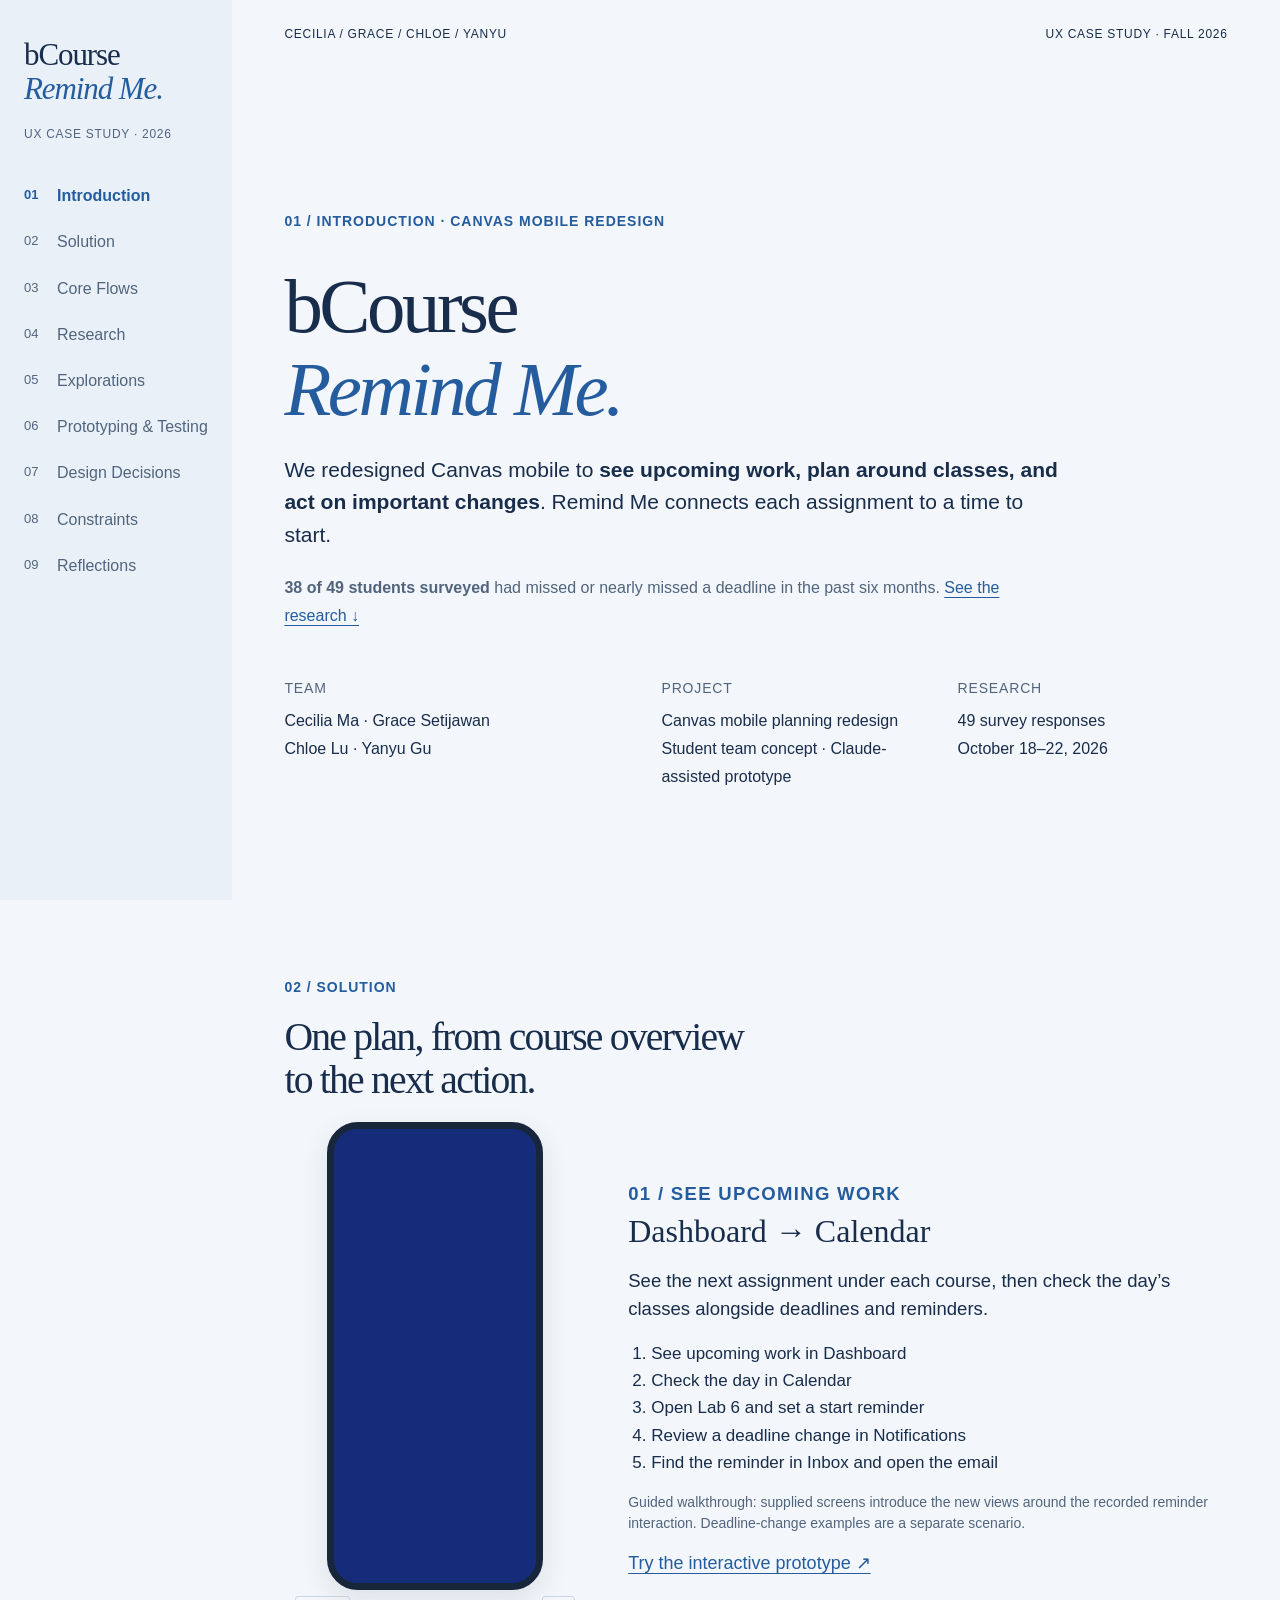
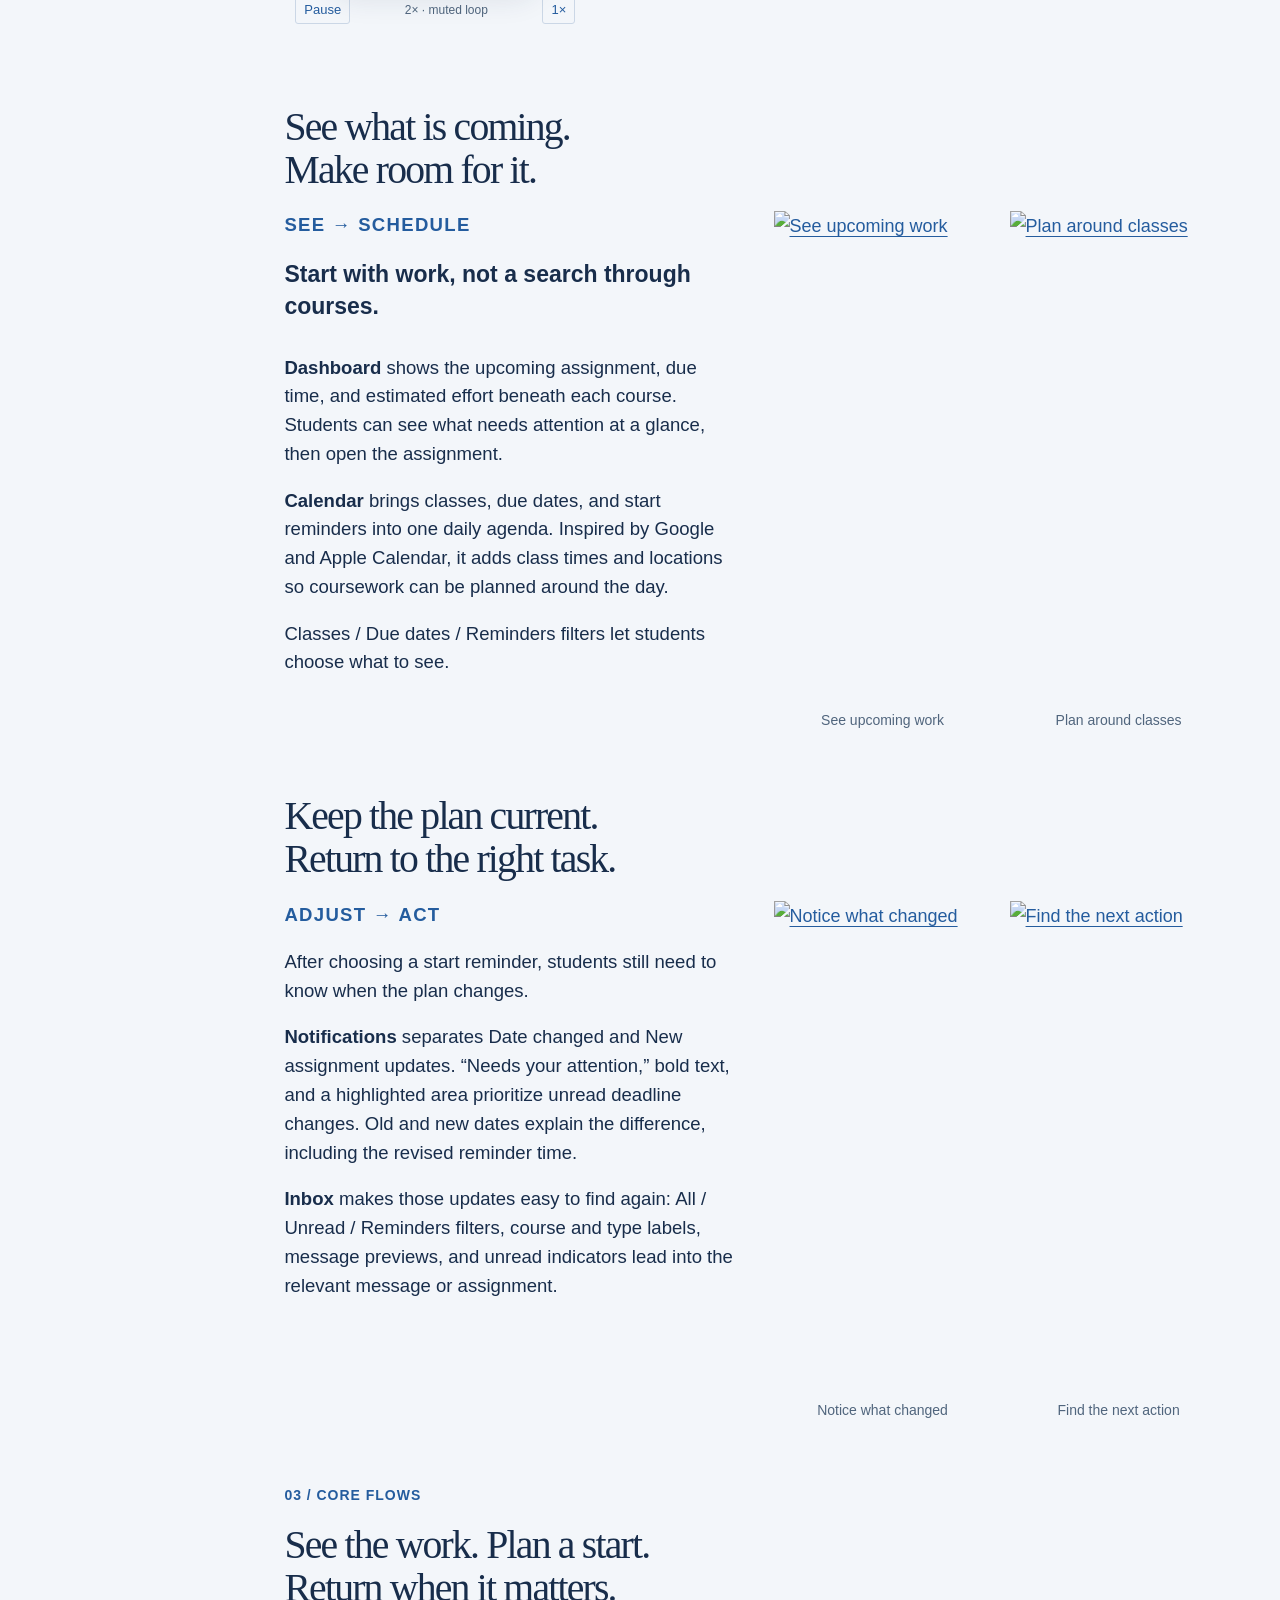
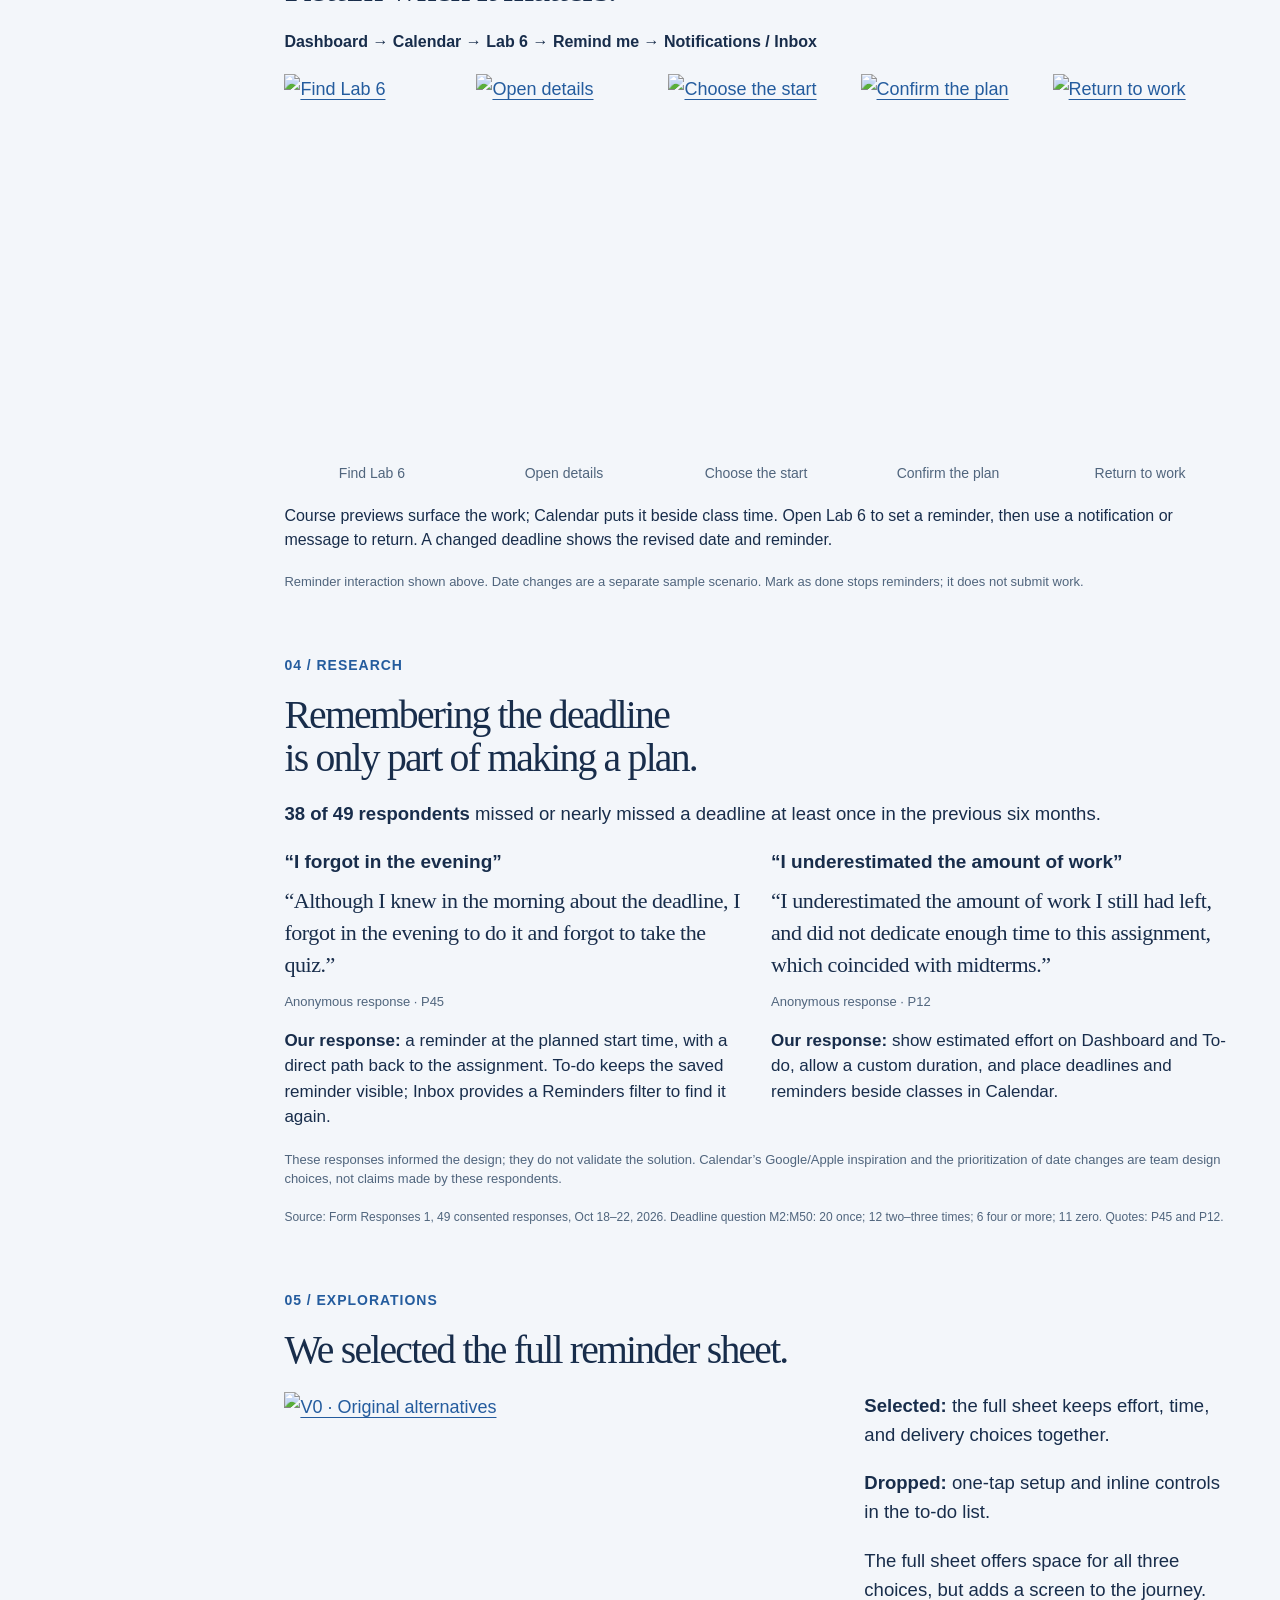
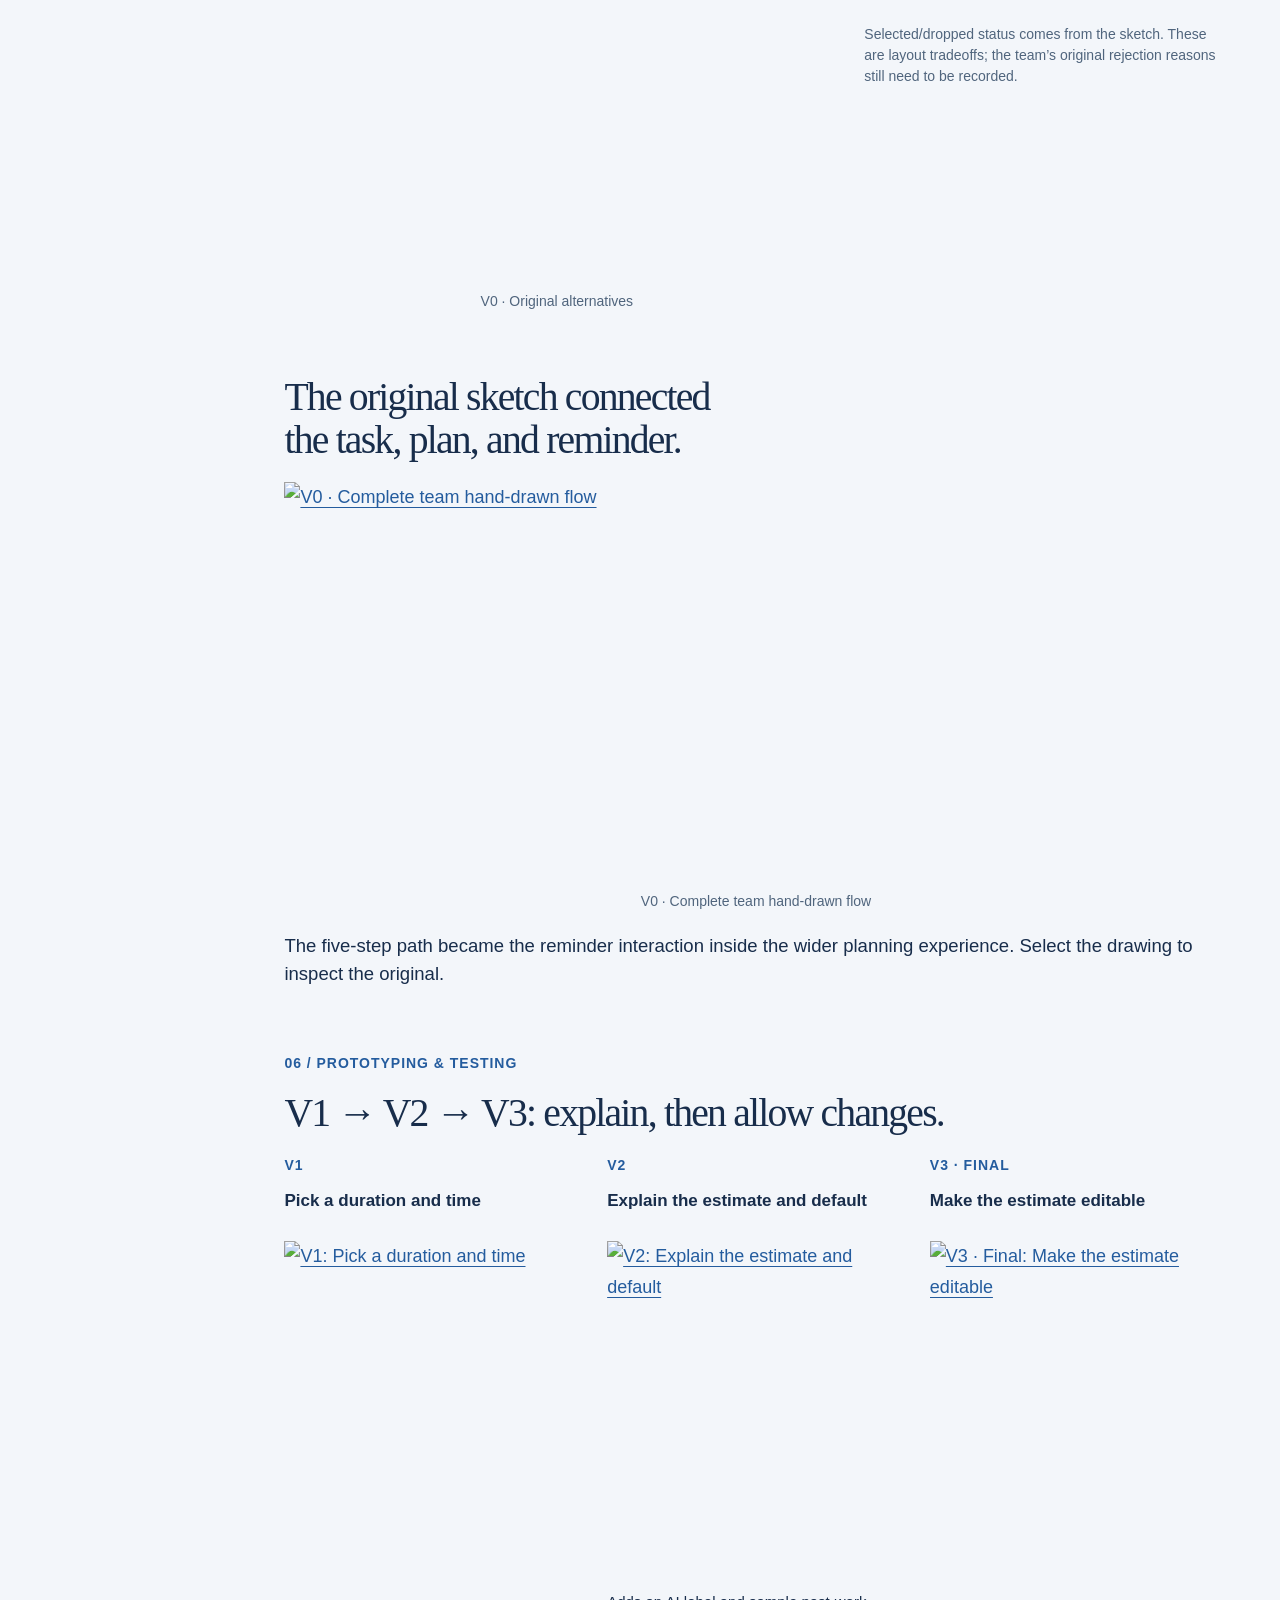
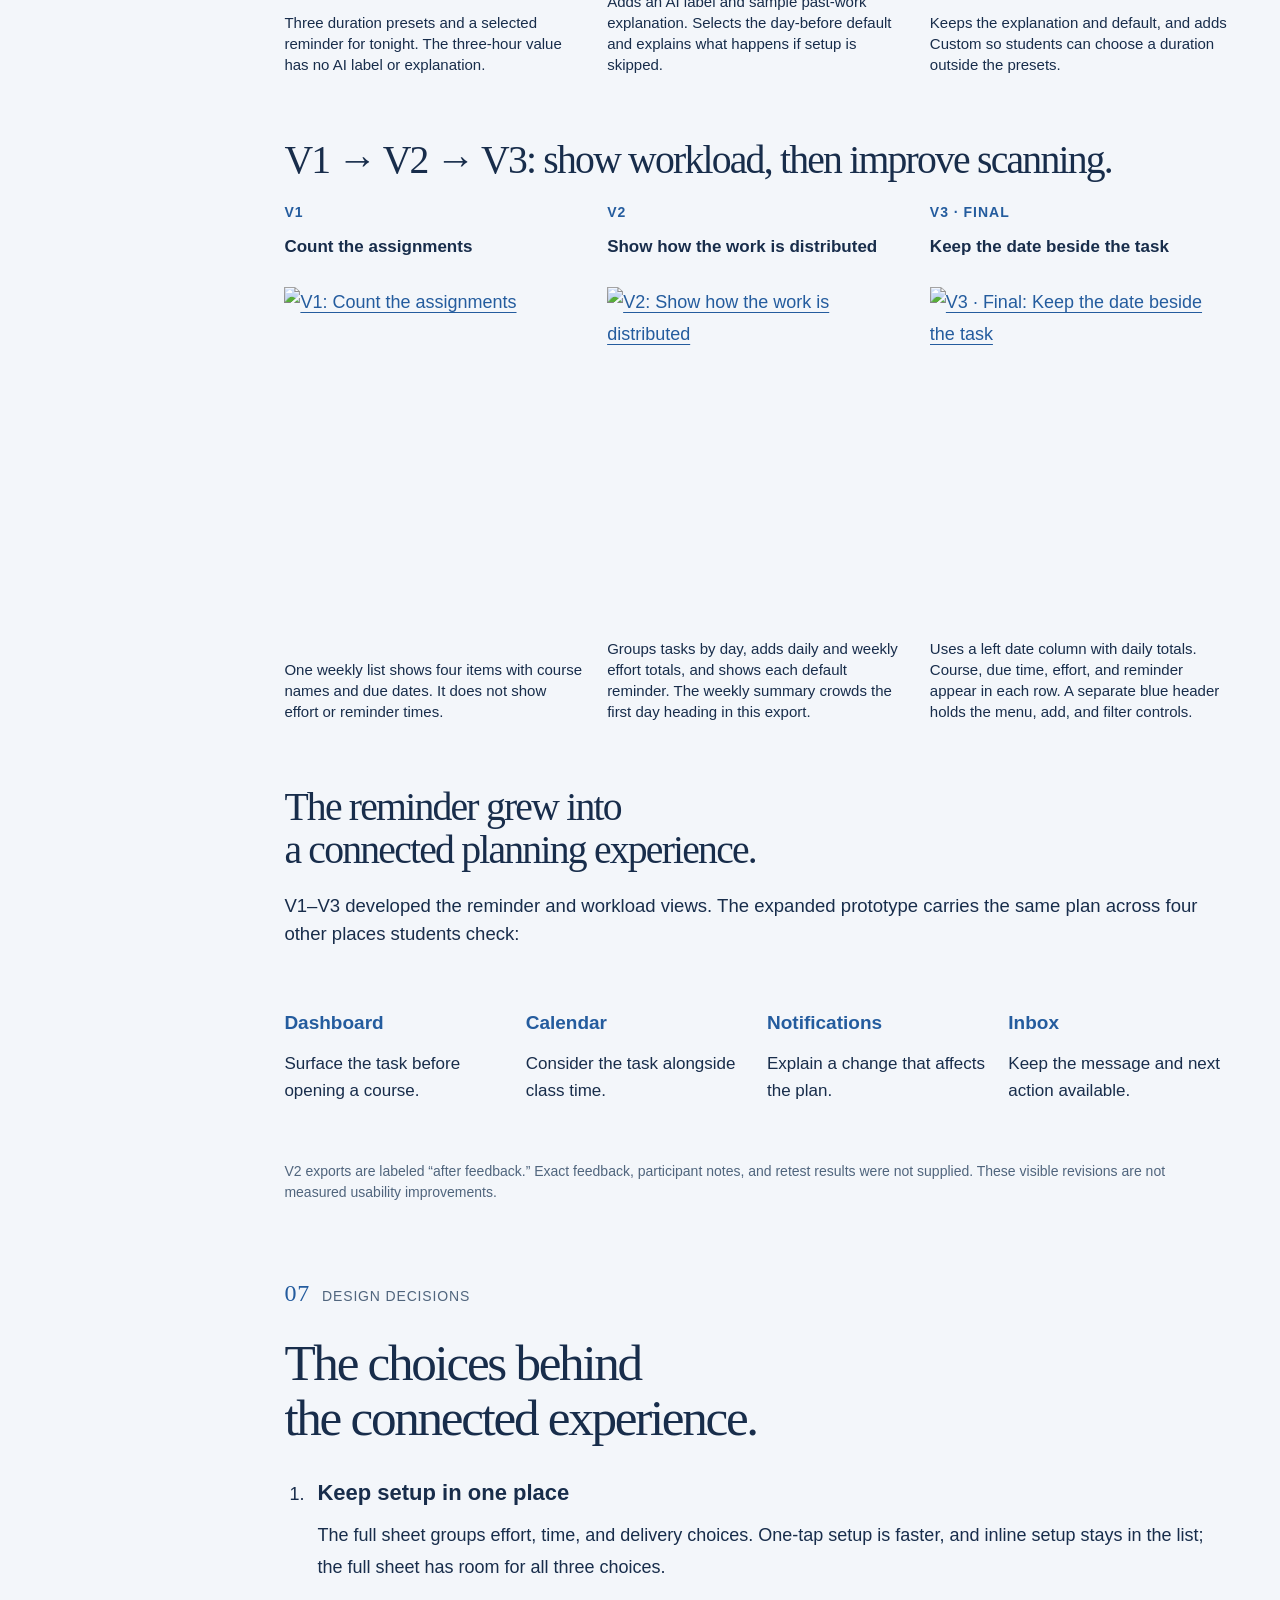
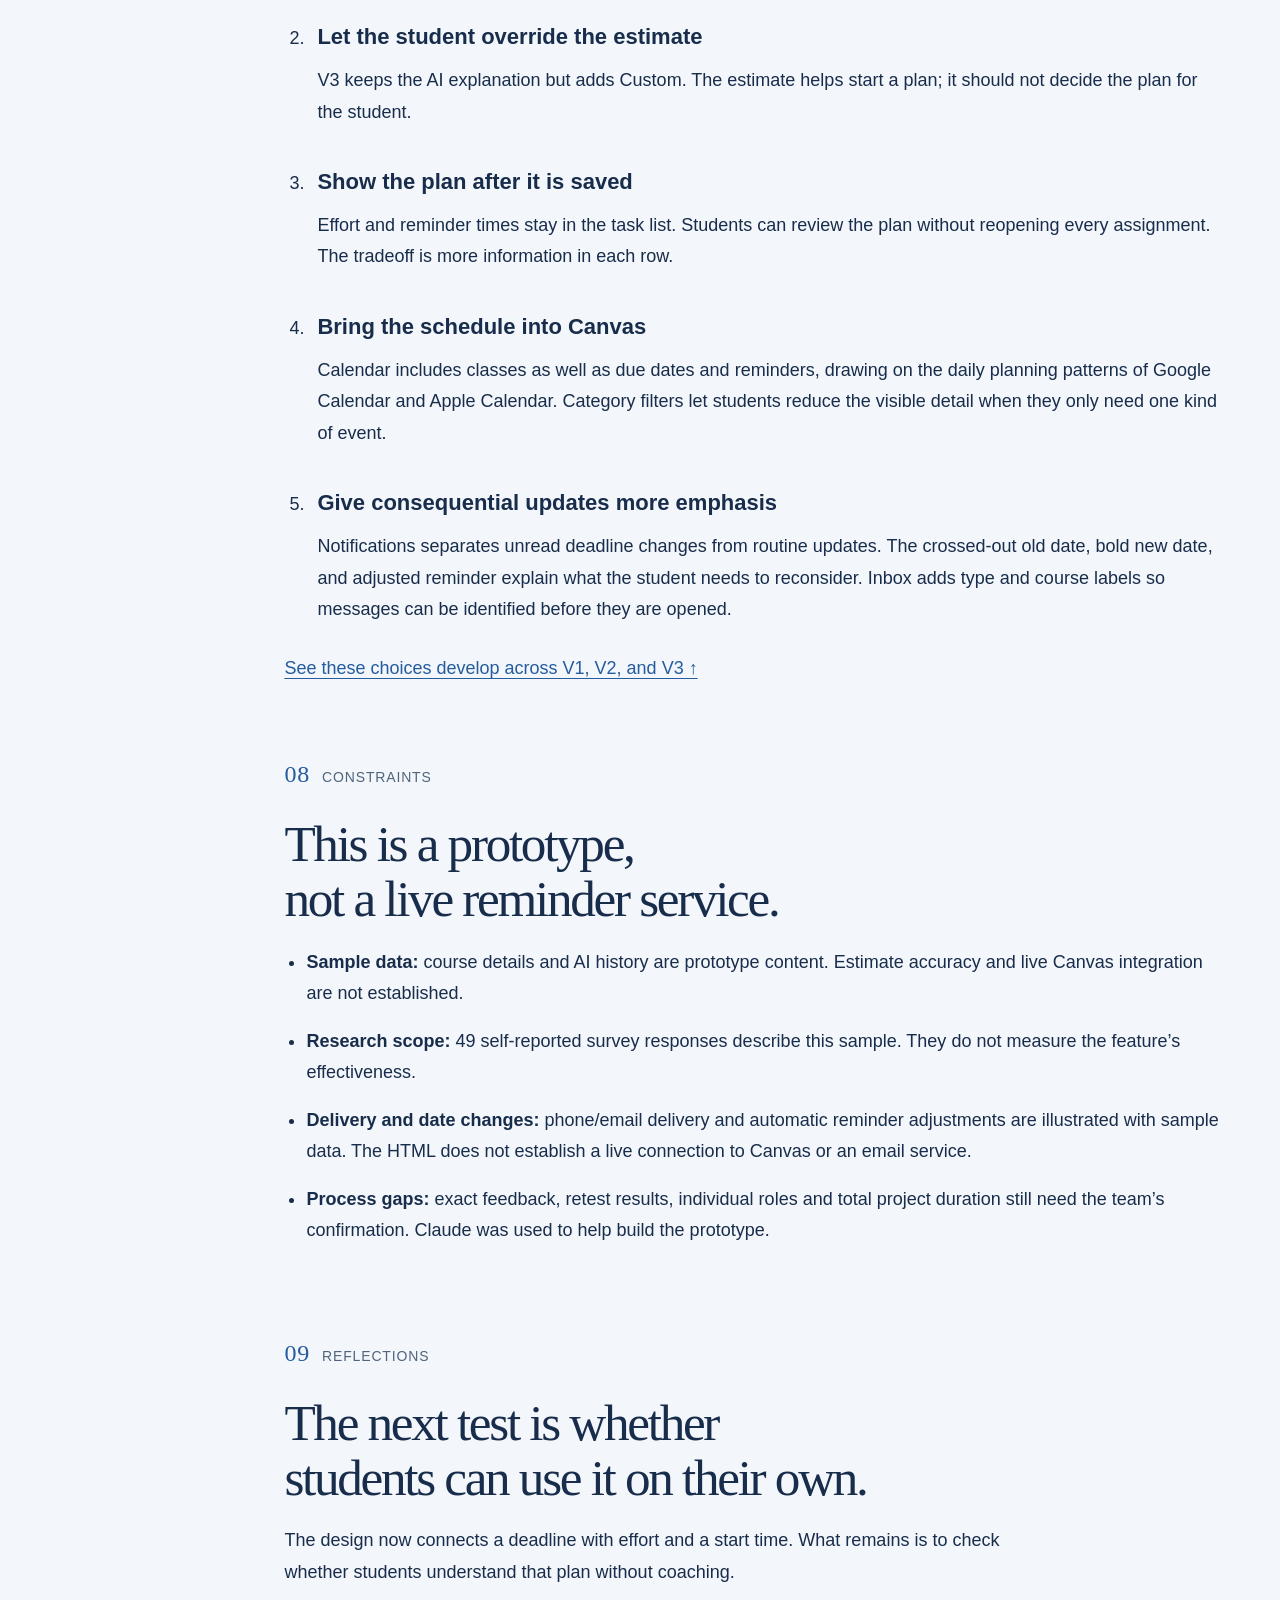
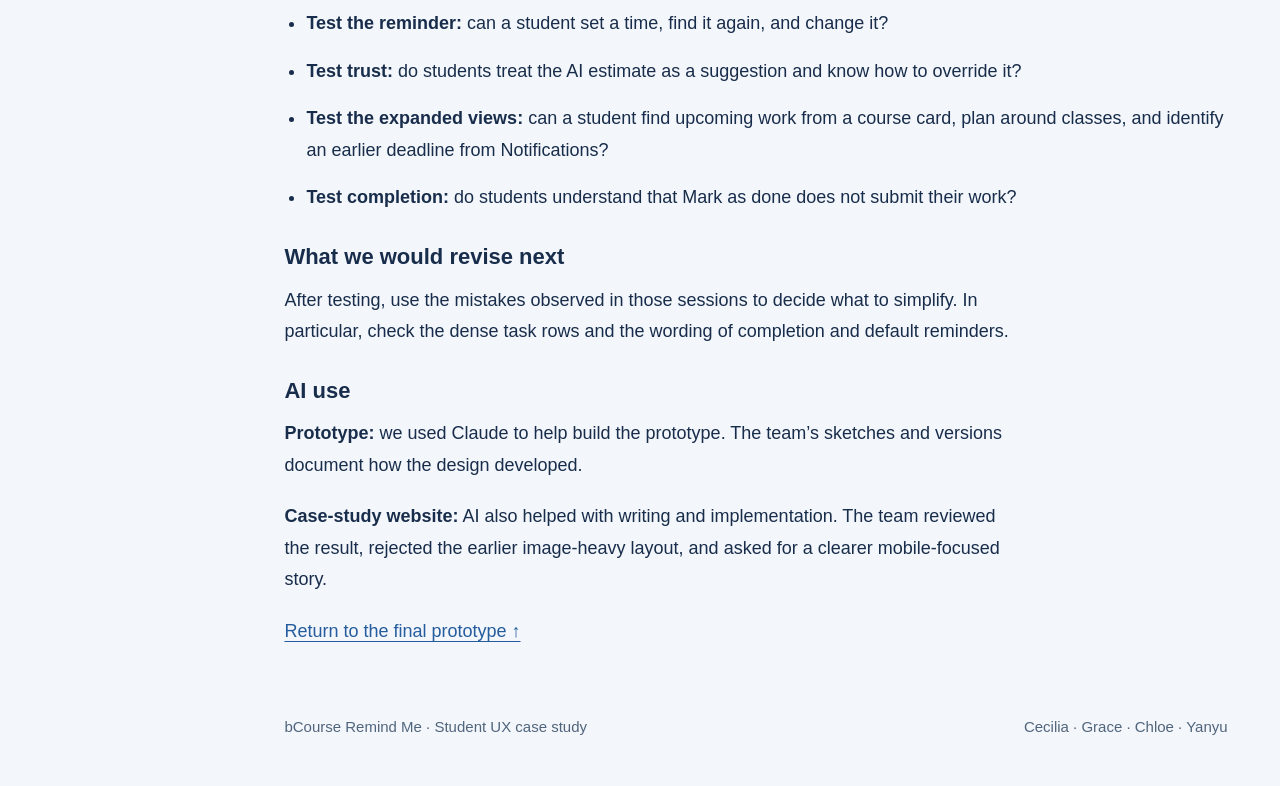
==== commit ec04650d: "Add files via upload" ====
--- a/index.html
+++ b/index.html
@@ -1,2 +1 @@
-<!doctype html><html lang="en"><head><meta charset="utf-8"><meta name="viewport" content="width=device-width,initial-scale=1"><meta name="description" content="bCourse Remind Me: a mobile reminder feature that helps students plan when to start assignments. Research, sketches, and the progression from V1 to V3."><title>bCourse Remind Me — UX Case Study</title><link rel="stylesheet" href="editorial.css"><script src="site.js" defer></script></head><body><a class="skip" href="#introduction">Skip to case study</a><aside class="sidebar"><a class="sidebar-brand" href="#introduction">bCourse<br><em>Remind Me.</em></a><p class="sidebar-caption">UX case study · 2026</p><nav class="contents" aria-label="Case study sections"><a href="#introduction"><span class="nav-number">01</span><span>Introduction</span></a><a href="#solution"><span class="nav-number">02</span><span>Solution</span></a><a href="#flows"><span class="nav-number">03</span><span>Core Flows</span></a><a href="#research"><span class="nav-number">04</span><span>Research</span></a><a href="#explorations"><span class="nav-number">05</span><span>Explorations</span></a><a href="#testing"><span class="nav-number">06</span><span>Prototyping &amp; Testing</span></a><a href="#decisions"><span class="nav-number">07</span><span>Design Decisions</span></a><a href="#constraints"><span class="nav-number">08</span><span>Constraints</span></a><a href="#reflections"><span class="nav-number">09</span><span>Reflections</span></a></nav></aside><header><a href="#introduction">Cecilia / Grace / Chloe / Yanyu</a><span>UX case study · Fall 2026</span></header><main>
-<section class="overview" id="introduction"><p class="eyebrow">01 / Introduction · Canvas mobile feature</p><h1>bCourse<br><em>Remind Me.</em></h1><p class="intro">Knowing a deadline does not always mean starting on time. We designed a Canvas mobile feature that helps students <strong>estimate the work and choose when to start</strong>.</p><p class="overview-evidence"><strong>38 of 49 students surveyed</strong> had missed or nearly missed a deadline in the past six months. <a href="#research">See the research ↓</a></p><dl class="project-facts"><div><dt>Team</dt><dd>Cecilia Ma · Grace Setijawan<br>Chloe Lu · Yanyu Gu</dd></div><div><dt>Project</dt><dd>Canvas mobile reminder feature<br>Student team concept · Claude-assisted prototype</dd></div><div><dt>Research</dt><dd>49 survey responses<br>October 18–22, 2026</dd></div></dl></section><section class="section" id="solution"><div class="section-label"><b>02</b>Solution</div><div class="body"><h2>Plan when to start.<br>Keep that plan beside the task.</h2><p>Choose an assignment, review its estimated effort, and set a reminder. The time you choose stays visible in the to-do list.</p><div class="prototype-feature"><div class="phone-demo"><div class="phone-frame"><video id="prototype-video" autoplay muted loop playsinline preload="auto" poster="assignment.png" aria-label="V3 Lab 6 prototype, automatically playing muted at twice normal speed"><source src="prototype-flow.mp4" type="video/mp4"><a href="prototype-flow.mp4">Watch the prototype</a></video></div><div class="player-controls"><button id="play-toggle" type="button" aria-label="Pause prototype">Pause</button><span>V3 · 2× speed · muted loop</span><button id="speed-toggle" type="button" aria-label="Play at normal speed">1×</button></div><p id="playback-status" class="small" aria-live="polite"></p></div><div class="prototype-explanation"><p class="eyebrow">Follow the original prototype flow</p><div class="feature-step"><span>01</span><div><h3>Open Lab 6</h3><p>Start in To-do and open Lab 6: Regression to see the assignment details.</p></div></div><div class="feature-step"><span>02</span><div><h3>Open Remind me</h3><p>Choose Change beside Reminder, review the estimated effort, and save a start reminder.</p></div></div><div class="feature-step"><span>03</span><div><h3>View the phone notification</h3><p>See the reminder arrive with the assignment, due time, and options to open or snooze.</p></div></div><div class="feature-step"><span>04</span><div><h3>View the email reminder</h3><p>Then open the reminder email, which includes the same assignment and a summary of the week’s other work.</p></div></div><p class="small">Lab 6 → Remind me → phone notification → email reminder. This loop follows that sequence in the original recording at 2× speed.</p></div></div></div></section><section class="section" id="flows"><div class="section-label"><b>03</b>Core Flows</div><div class="body"><h2>From a task to<br>a timely reminder.</h2><p><strong>The student’s goal:</strong> choose when to start an assignment, then return to it when the reminder arrives.</p><p>To-do → Assignment → Remind me → Reminder set → Reminder arrives.</p><div class="prototype-five" aria-label="Five final V3 prototype screens"><figure><a href="to-do.png" target="_blank" rel="noopener"><img src="to-do.png" alt="V3 prototype: Find the task" loading="lazy" width="780" height="1688"></a><figcaption><b>01</b> / Find the task</figcaption></figure><figure><a href="assignment.png" target="_blank" rel="noopener"><img src="assignment.png" alt="V3 prototype: Open its details" loading="lazy" width="780" height="1688"></a><figcaption><b>02</b> / Open its details</figcaption></figure><figure><a href="remind-me.png" target="_blank" rel="noopener"><img src="remind-me.png" alt="V3 prototype: Choose when to start" loading="lazy" width="780" height="1688"></a><figcaption><b>03</b> / Choose when to start</figcaption></figure><figure><a href="reminder-set.png" target="_blank" rel="noopener"><img src="reminder-set.png" alt="V3 prototype: Confirm the plan" loading="lazy" width="780" height="1688"></a><figcaption><b>04</b> / Confirm the plan</figcaption></figure><figure><a href="notification.png" target="_blank" rel="noopener"><img src="notification.png" alt="V3 prototype: Return to the work" loading="lazy" width="780" height="1688"></a><figcaption><b>05</b> / Return to the work</figcaption></figure></div><p class="small">V3 / Five final high-resolution screens. Scroll horizontally in smaller windows; select a screen to enlarge. Notification delivery is illustrated by a mockup.</p><p><strong>Completion is separate from submission:</strong> marking work done turns its reminder off. It does not submit the assignment.</p></div></section><section class="section" id="research"><div class="section-label"><b>04</b>Research</div><div class="body"><h2>Students forget to start.<br>They also underestimate the work.</h2><p>We surveyed <strong>49 students</strong> about their use of bCourses and how they track assignments. Two responses describe the problems this feature addresses: remembering to act and allowing enough time.</p><div class="research-finding"><p class="eyebrow">Finding 01 / Remembering the deadline is not enough</p><p><strong>38 of 49</strong> reported missing or nearly missing a deadline at least once in the past six months.</p><blockquote>“Although I knew in the morning about the deadline, I forgot in the evening to do it and forgot to take the quiz.”<cite>Anonymous survey response · P45</cite></blockquote><p><strong>What this points to:</strong> a reminder at the time a student plans to start, with a way to return to the assignment.</p></div><div class="research-finding"><p class="eyebrow">Finding 02 / A due date does not show how much work remains</p><blockquote>“I underestimated the amount of work I still had left, and did not dedicate enough time to this assignment, which coincided with midterms.”<cite>Anonymous survey response · P12</cite></blockquote><p><strong>What this points to:</strong> show estimated effort beside the reminder time, and let students change that estimate. This is one respondent’s experience, not a measured rate of underestimation.</p></div><p><strong>Our focus:</strong> connect the task, the effort, and the time to start. The survey supports exploring this problem; it does not establish that our prototype reduces missed deadlines or that AI estimates are accurate.</p><details><summary>Survey source and counting notes</summary><p>Source: bCourses_Canvas Student Survey (Responses).xlsx, worksheet Form Responses 1, rows 2–50. All 49 include consent. Collected October 18–22, 2026. Deadline question: M2:M50; 20 reported once, 12 reported 2–3 times, 6 reported 4 or more, and 11 reported zero. Quotes reproduced verbatim from P45 and P12. No rows removed. Recruitment method and sample representativeness were not documented. Respondent contact details are excluded.</p></details></div></section><section class="section" id="explorations"><div class="section-label"><b>05</b>Explorations</div><div class="body"><h2>One sheet for the whole plan.</h2><p>Before building screens, we explored three ways to set a reminder. The sketch marks the <strong>full sheet as selected</strong>, and the one-tap and inline options as dropped.</p><figure class="wide-artifact"><a href="v0-alternatives.png" target="_blank" rel="noopener"><img src="v0-alternatives.png" alt="Original sketch of the full-sheet, one-tap and inline reminder alternatives" loading="lazy" width="2200" height="1640"></a><figcaption>V0 / Key-screen alternatives · Click to enlarge</figcaption></figure><div class="choice-notes"><div><h3>Full sheet — selected</h3><p>Keeps effort, timing, and delivery choices together. The tradeoff is an extra screen before returning to the list.</p></div><div><h3>One-tap reminder — dropped</h3><p>Offers a quick “remind me tonight” action on the assignment page, with time changes handled separately.</p></div><div><h3>Inline setup — dropped</h3><p>Puts the controls inside an expanded task row. It avoids leaving the list but adds more content to the row.</p></div></div><p class="small">The selected and dropped options are marked in the sketch. The tradeoffs describe the layouts; the team’s original rejection reasons still need to be recorded. Labels inside the sketch name alternatives, not the later V1–V3 iterations.</p><h3>Sketching the five-step path</h3><p>Find the task → open the assignment → set the reminder → see confirmation → receive the reminder.</p><figure class="wide-artifact"><a href="team-handdrawn-flow.png" target="_blank" rel="noopener"><img src="team-handdrawn-flow.png" alt="The team’s complete hand-drawn five-step reminder flow, with red arrows connecting the screens" loading="lazy" width="1485" height="677"></a><figcaption>V0 / Team’s original hand-drawn flow · Click to enlarge</figcaption></figure></div></section><section class="section" id="testing"><div class="section-label"><b>06</b>Prototyping &amp; Testing</div><div class="body"><h2>From choosing a time<br>to making a workable plan.</h2><p>The design evolved in two connected areas: <strong>setting a reminder</strong> and <strong>seeing the week’s work</strong>. Each comparison follows the same screen from V1 through V2 to the final V3.</p><p class="small">V2 exports are labeled “after feedback.” The changes below are visible in the files. Participant notes, feedback wording, and retest results were not provided, so these are design revisions rather than proven usability improvements.</p><div class="iteration-thread" id="reminder-revision"><p class="eyebrow">01 / Reminder settings</p><h3>Explain the suggestion, then let students change it.</h3><p><strong>Starting point:</strong> V1 lets a student choose a duration and time, but does not explain the selected duration. V2 adds that explanation and a default reminder. V3 adds a custom duration.</p><div class="version-triptych"><article class="version-stage"><p class="version-label">V1</p><h4>Pick a duration and time</h4><figure class=""><a href="v1-reminder.png" target="_blank" rel="noopener"><img src="v1-reminder.png" alt="V1: Pick a duration and time" loading="lazy" width="780" height="1688"></a><figcaption>V1 · Click to enlarge</figcaption></figure><p>Three duration presets and a selected reminder for tonight. The three-hour value has no AI label or explanation.</p></article><article class="version-stage"><p class="version-label">V2</p><h4>Explain the estimate and default</h4><figure class=""><a href="v2-reminder.png" target="_blank" rel="noopener"><img src="v2-reminder.png" alt="V2: Explain the estimate and default" loading="lazy" width="780" height="1688"></a><figcaption>V2 · Click to enlarge</figcaption></figure><p>Adds an AI label and sample past-work explanation. Selects the day-before default and explains what happens if setup is skipped.</p></article><article class="version-stage"><p class="version-label">V3 · Final</p><h4>Make the estimate editable</h4><figure class=""><a href="remind-me.png" target="_blank" rel="noopener"><img src="remind-me.png" alt="V3 · Final: Make the estimate editable" loading="lazy" width="780" height="1688"></a><figcaption>V3 · Final · Click to enlarge</figcaption></figure><p>Keeps the explanation and default, and adds Custom so students can choose a duration outside the presets.</p></article></div><p class="thread-result"><strong>The result:</strong> a suggestion becomes a starting point the student can inspect and change. <strong>Still to test:</strong> whether the explanation earns appropriate trust, and whether the default reminder is understood.</p></div><div class="iteration-thread" id="todo-revision"><p class="eyebrow">02 / To-do list</p><h3>Show the workload, then make it easier to scan.</h3><p><strong>Starting point:</strong> four assignments can mean very different amounts of work. V1 shows an item count. V2 adds daily effort totals and reminder times. V3 puts dates and totals beside the task rows.</p><div class="version-triptych"><article class="version-stage"><p class="version-label">V1</p><h4>Count the assignments</h4><figure class=""><a href="v1-todo.png" target="_blank" rel="noopener"><img src="v1-todo.png" alt="V1: Count the assignments" loading="lazy" width="780" height="1688"></a><figcaption>V1 · Click to enlarge</figcaption></figure><p>One weekly list shows four items with course names and due dates. It does not show effort or reminder times.</p></article><article class="version-stage"><p class="version-label">V2</p><h4>Show how the work is distributed</h4><figure class=""><a href="v2-todo.png" target="_blank" rel="noopener"><img src="v2-todo.png" alt="V2: Show how the work is distributed" loading="lazy" width="780" height="1688"></a><figcaption>V2 · Click to enlarge</figcaption></figure><p>Groups tasks by day, adds daily and weekly effort totals, and shows each default reminder. The weekly summary crowds the first day heading in this export.</p></article><article class="version-stage"><p class="version-label">V3 · Final</p><h4>Keep the date beside the task</h4><figure class=""><a href="to-do.png" target="_blank" rel="noopener"><img src="to-do.png" alt="V3 · Final: Keep the date beside the task" loading="lazy" width="780" height="1688"></a><figcaption>V3 · Final · Click to enlarge</figcaption></figure><p>Uses a left date column with daily totals. Course, due time, effort, and reminder appear in each row. A separate blue header holds the menu, add, and filter controls.</p></article></div><p class="thread-result"><strong>The result:</strong> the list shows both what is due and how much work it represents. V3 also separates the weekly summary from the first date heading. <strong>Still to test:</strong> whether the added detail helps students plan without slowing them down.</p></div><div class="flow-refinement"><h3>The surrounding assignment flow became more complete.</h3><ul class="plain-list"><li><strong>Opening reminder settings:</strong> V1 uses a large Remind me button. V3 places the current reminder inside assignment details, with Change beside it.</li><li><strong>After saving:</strong> V1 and V3 both confirm the reminder in the task list. V3 keeps the reminder beside the task’s effort and due time.</li><li><strong>Returning to work:</strong> the phone reminder keeps the Open assignment and Snooze actions across V1 and V3. The final exports also include an email version.</li></ul><p class="small">These are V1-to-V3 observations. No separate V2 assignment or notification screen was provided.</p></div><div class="evidence-note"><h3>What these revisions do—and do not—show</h3><p>The screens show the changes. They do not show what a tester said or whether task success improved. The next usability check should ask students to set a reminder, change the estimate, and explain the difference between marking work done and submitting it.</p></div></div></section><section class="section" id="decisions"><div class="section-label"><b>07</b>Design Decisions</div><div class="body"><h2>Three choices behind<br>the final flow.</h2><ol class="decision-list"><li><h3>Keep setup in one place</h3><p>The full sheet groups effort, time, and delivery choices. One-tap setup is faster, and inline setup stays in the list; the full sheet has room for all three choices.</p></li><li><h3>Let the student override the estimate</h3><p>V3 keeps the AI explanation but adds Custom. The estimate helps start a plan; it should not decide the plan for the student.</p></li><li><h3>Show the plan after it is saved</h3><p>Effort and reminder times stay in the task list. Students can review the plan without reopening every assignment. The tradeoff is more information in each row.</p></li></ol><p><a href="#testing">See these choices develop across V1, V2, and V3 ↑</a></p></div></section><section class="section" id="constraints"><div class="section-label"><b>08</b>Constraints</div><div class="body"><h2>This is a prototype,<br>not a live reminder service.</h2><ul class="plain-list"><li><strong>Sample data:</strong> course details and AI history are prototype content. Estimate accuracy and live Canvas integration are not established.</li><li><strong>Research scope:</strong> 49 self-reported survey responses describe this sample. They do not measure the feature’s effectiveness.</li><li><strong>Delivery:</strong> phone and email screens illustrate the intended reminders; actual delivery was not verified.</li><li><strong>Process gaps:</strong> exact feedback, retest results, individual roles and total project duration still need the team’s confirmation. Claude was used to help build the prototype.</li></ul></div></section><section class="section" id="reflections"><div class="section-label"><b>09</b>Reflections</div><div class="body"><h2>The next test is whether<br>students can use it on their own.</h2><p>The design now connects a deadline with effort and a start time. What remains is to check whether students understand that plan without coaching.</p><ul class="plain-list"><li><strong>Test the reminder:</strong> can a student set a time, find it again, and change it?</li><li><strong>Test trust:</strong> do students treat the AI estimate as a suggestion and know how to override it?</li><li><strong>Test completion:</strong> do students understand that Mark as done does not submit their work?</li></ul><h3>What we would revise next</h3><p>After testing, use the mistakes observed in those sessions to decide what to simplify. In particular, check the dense task rows and the wording of completion and default reminders.</p><h3>AI use</h3><p><strong>Prototype:</strong> we used Claude to help build the prototype. The team’s sketches and versions document how the design developed.</p><p><strong>Case-study website:</strong> AI also helped with writing and implementation. The team reviewed the result, rejected the earlier image-heavy layout, and asked for a clearer mobile-focused story.</p><a href="#solution">Return to the final prototype ↑</a></div></section></main><footer><span>bCourse Remind Me · Student UX case study</span><span>Cecilia · Grace · Chloe · Yanyu</span></footer></body></html>+<!doctype html><html lang="en"><head><meta charset="utf-8"><meta name="viewport" content="width=device-width,initial-scale=1"><meta name="description" content="bCourse Remind Me: a mobile reminder feature that helps students plan when to start assignments. Research, sketches, and the progression from V1 to V3."><title>bCourse Remind Me — UX Case Study</title><link rel="stylesheet" href="scroll.css?v=5"><script src="site.js?v=scroll2" defer></script></head><body class="scroll-case-study"><a class="skip" href="#introduction">Skip to case study</a><aside class="sidebar"><a class="sidebar-brand" href="#introduction">bCourse<br><em>Remind Me.</em></a><p class="sidebar-caption">UX case study · 2026</p><nav class="contents" aria-label="Case study sections"><a href="#introduction"><span class="nav-number">01</span><span>Introduction</span></a><a href="#solution"><span class="nav-number">02</span><span>Solution</span></a><a href="#flows"><span class="nav-number">03</span><span>Core Flows</span></a><a href="#research"><span class="nav-number">04</span><span>Research</span></a><a href="#explorations"><span class="nav-number">05</span><span>Explorations</span></a><a href="#testing"><span class="nav-number">06</span><span>Prototyping &amp; Testing</span></a><a href="#decisions"><span class="nav-number">07</span><span>Design Decisions</span></a><a href="#constraints"><span class="nav-number">08</span><span>Constraints</span></a><a href="#reflections"><span class="nav-number">09</span><span>Reflections</span></a></nav></aside><header><a href="#introduction">Cecilia / Grace / Chloe / Yanyu</a><span>UX case study · Fall 2026</span></header><main id="deck"><section class="overview" id="introduction"><p class="eyebrow">01 / Introduction · Canvas mobile redesign</p><h1>bCourse<br><em>Remind Me.</em></h1><p class="intro">We redesigned Canvas mobile to <strong>see upcoming work, plan around classes, and act on important changes</strong>. Remind Me connects each assignment to a time to start.</p><p class="overview-evidence"><strong>38 of 49 students surveyed</strong> had missed or nearly missed a deadline in the past six months. <a href="#research">See the research ↓</a></p><dl class="project-facts"><div><dt>Team</dt><dd>Cecilia Ma · Grace Setijawan<br>Chloe Lu · Yanyu Gu</dd></div><div><dt>Project</dt><dd>Canvas mobile planning redesign<br>Student team concept · Claude-assisted prototype</dd></div><div><dt>Research</dt><dd>49 survey responses<br>October 18–22, 2026</dd></div></dl></section><section id="solution" class="chapter" data-label="Solution"><p class="eyebrow">02 / Solution</p><article class="slide "><h2>One plan, from course overview<br>to the next action.</h2><div class="slide-content"><div class="journey-demo"><div class="phone-demo"><div class="phone-frame"><video id="prototype-video" autoplay muted loop playsinline preload="auto" poster="assets/dashboard.png" aria-label="Complete project walkthrough"><source src="assets/project-walkthrough.mp4" type="video/mp4"></video></div><div class="player-controls"><button id="play-toggle">Pause</button><span>2× · muted loop</span><button id="speed-toggle">1×</button></div><p id="playback-status" aria-live="polite"></p></div><div><p class="eyebrow" id="demo-stage">01 / See upcoming work</p><h3 id="demo-title">Dashboard → Calendar</h3><p id="demo-description">See the next assignment under each course, then check the day’s classes alongside deadlines and reminders.</p><ol class="journey-list"><li>See upcoming work in Dashboard</li><li>Check the day in Calendar</li><li>Open Lab 6 and set a start reminder</li><li>Review a deadline change in Notifications</li><li>Find the reminder in Inbox and open the email</li></ol><p class="small">Guided walkthrough: supplied screens introduce the new views around the recorded reminder interaction. Deadline-change examples are a separate scenario.</p><a href="assets/latest-prototype.html" target="_blank" rel="noopener">Try the interactive prototype ↗</a></div></div></div></article><article class="slide "><h2>See what is coming.<br>Make room for it.</h2><div class="slide-content"><div class="split"><div><p class="eyebrow">See → Schedule</p><h3>Start with work, not a search through courses.</h3><p><strong>Dashboard</strong> shows the upcoming assignment, due time, and estimated effort beneath each course. Students can see what needs attention at a glance, then open the assignment.</p><p><strong>Calendar</strong> brings classes, due dates, and start reminders into one daily agenda. Inspired by Google and Apple Calendar, it adds class times and locations so coursework can be planned around the day.</p><p>Classes / Due dates / Reminders filters let students choose what to see.</p></div><div class="screen-pair"><figure><a href="assets/dashboard.png" target="_blank" rel="noopener"><img src="assets/dashboard.png" alt="See upcoming work"></a><figcaption>See upcoming work</figcaption></figure><figure><a href="assets/calendar.png" target="_blank" rel="noopener"><img src="assets/calendar.png" alt="Plan around classes"></a><figcaption>Plan around classes</figcaption></figure></div></div></div></article><article class="slide "><h2>Keep the plan current.<br>Return to the right task.</h2><div class="slide-content"><div class="split"><div><p class="eyebrow">Adjust → Act</p><p>After choosing a start reminder, students still need to know when the plan changes.</p><p><strong>Notifications</strong> separates Date changed and New assignment updates. “Needs your attention,” bold text, and a highlighted area prioritize unread deadline changes. Old and new dates explain the difference, including the revised reminder time.</p><p><strong>Inbox</strong> makes those updates easy to find again: All / Unread / Reminders filters, course and type labels, message previews, and unread indicators lead into the relevant message or assignment.</p></div><div class="screen-pair"><figure><a href="assets/notifications-labels.png" target="_blank" rel="noopener"><img src="assets/notifications-labels.png" alt="Notice what changed"></a><figcaption>Notice what changed</figcaption></figure><figure><a href="assets/inbox.png" target="_blank" rel="noopener"><img src="assets/inbox.png" alt="Find the next action"></a><figcaption>Find the next action</figcaption></figure></div></div></div></article></section><section id="flows" class="chapter" data-label="Core Flows"><p class="eyebrow">03 / Core Flows</p><article class="slide core-single"><h2>See the work. Plan a start.<br>Return when it matters.</h2><div class="slide-content"><p class="core-route"><strong>Dashboard → Calendar → Lab 6 → Remind me → Notifications / Inbox</strong></p><div class="five-screens"><figure><a href="assets/to-do.png" target="_blank" rel="noopener"><img src="assets/to-do.png" alt="Find Lab 6"></a><figcaption>Find Lab 6</figcaption></figure><figure><a href="assets/assignment.png" target="_blank" rel="noopener"><img src="assets/assignment.png" alt="Open details"></a><figcaption>Open details</figcaption></figure><figure><a href="assets/remind-me.png" target="_blank" rel="noopener"><img src="assets/remind-me.png" alt="Choose the start"></a><figcaption>Choose the start</figcaption></figure><figure><a href="assets/reminder-set.png" target="_blank" rel="noopener"><img src="assets/reminder-set.png" alt="Confirm the plan"></a><figcaption>Confirm the plan</figcaption></figure><figure><a href="assets/notification.png" target="_blank" rel="noopener"><img src="assets/notification.png" alt="Return to work"></a><figcaption>Return to work</figcaption></figure></div><p>Course previews surface the work; Calendar puts it beside class time. Open Lab 6 to set a reminder, then use a notification or message to return. A changed deadline shows the revised date and reminder.</p><p class="small">Reminder interaction shown above. Date changes are a separate sample scenario. Mark as done stops reminders; it does not submit work.</p></div></article></section><section id="research" class="chapter" data-label="Research"><p class="eyebrow">04 / Research</p><article class="slide research-single"><h2>Remembering the deadline<br>is only part of making a plan.</h2><div class="slide-content"><p><strong>38 of 49 respondents</strong> missed or nearly missed a deadline at least once in the previous six months.</p><div class="evidence-grid"><div><h3>“I forgot in the evening”</h3><blockquote>“Although I knew in the morning about the deadline, I forgot in the evening to do it and forgot to take the quiz.”<cite>Anonymous response · P45</cite></blockquote><p><strong>Our response:</strong> a reminder at the planned start time, with a direct path back to the assignment. To-do keeps the saved reminder visible; Inbox provides a Reminders filter to find it again.</p></div><div><h3>“I underestimated the amount of work”</h3><blockquote>“I underestimated the amount of work I still had left, and did not dedicate enough time to this assignment, which coincided with midterms.”<cite>Anonymous response · P12</cite></blockquote><p><strong>Our response:</strong> show estimated effort on Dashboard and To-do, allow a custom duration, and place deadlines and reminders beside classes in Calendar.</p></div></div><p class="small">These responses informed the design; they do not validate the solution. Calendar’s Google/Apple inspiration and the prioritization of date changes are team design choices, not claims made by these respondents.</p><p class="source-line">Source: Form Responses 1, 49 consented responses, Oct 18–22, 2026. Deadline question M2:M50: 20 once; 12 two–three times; 6 four or more; 11 zero. Quotes: P45 and P12.</p></div></article></section><section id="explorations" class="chapter" data-label="Explorations"><p class="eyebrow">05 / Explorations</p><article class="slide "><h2>We selected the full reminder sheet.</h2><div class="slide-content"><div class="artifact-split"><figure><a href="assets/process/v0-alternatives.png" target="_blank" rel="noopener"><img src="assets/process/v0-alternatives.png" alt="V0 · Original alternatives"></a><figcaption>V0 · Original alternatives</figcaption></figure><div><p><strong>Selected:</strong> the full sheet keeps effort, time, and delivery choices together.</p><p><strong>Dropped:</strong> one-tap setup and inline controls in the to-do list.</p><p>The full sheet offers space for all three choices, but adds a screen to the journey.</p><p class="small">Selected/dropped status comes from the sketch. These are layout tradeoffs; the team’s original rejection reasons still need to be recorded.</p></div></div></div></article><article class="slide sketch-slide"><h2>The original sketch connected<br>the task, plan, and reminder.</h2><div class="slide-content"><figure><a href="assets/team-handdrawn-flow.png" target="_blank" rel="noopener"><img src="assets/team-handdrawn-flow.png" alt="V0 · Complete team hand-drawn flow"></a><figcaption>V0 · Complete team hand-drawn flow</figcaption></figure><p>The five-step path became the reminder interaction inside the wider planning experience. Select the drawing to inspect the original.</p></div></article></section><section id="testing" class="chapter" data-label="Prototyping & Testing"><p class="eyebrow">06 / Prototyping & Testing</p><article class="slide comparison-slide"><h2>V1 → V2 → V3: explain, then allow changes.</h2><div class="slide-content"><div class="version-triptych"><article class="version-stage"><p class="version-label">V1</p><h4>Pick a duration and time</h4><figure class=""><a href="assets/process/v1-reminder.png" target="_blank" rel="noopener"><img src="assets/process/v1-reminder.png" alt="V1: Pick a duration and time" loading="lazy" width="780" height="1688"></a><figcaption>V1 · Click to enlarge</figcaption></figure><p>Three duration presets and a selected reminder for tonight. The three-hour value has no AI label or explanation.</p></article><article class="version-stage"><p class="version-label">V2</p><h4>Explain the estimate and default</h4><figure class=""><a href="assets/process/v2-reminder.png" target="_blank" rel="noopener"><img src="assets/process/v2-reminder.png" alt="V2: Explain the estimate and default" loading="lazy" width="780" height="1688"></a><figcaption>V2 · Click to enlarge</figcaption></figure><p>Adds an AI label and sample past-work explanation. Selects the day-before default and explains what happens if setup is skipped.</p></article><article class="version-stage"><p class="version-label">V3 · Final</p><h4>Make the estimate editable</h4><figure class=""><a href="assets/remind-me.png" target="_blank" rel="noopener"><img src="assets/remind-me.png" alt="V3 · Final: Make the estimate editable" loading="lazy" width="780" height="1688"></a><figcaption>V3 · Final · Click to enlarge</figcaption></figure><p>Keeps the explanation and default, and adds Custom so students can choose a duration outside the presets.</p></article></div></div></article><article class="slide comparison-slide"><h2>V1 → V2 → V3: show workload, then improve scanning.</h2><div class="slide-content"><div class="version-triptych"><article class="version-stage"><p class="version-label">V1</p><h4>Count the assignments</h4><figure class=""><a href="assets/process/v1-todo.png" target="_blank" rel="noopener"><img src="assets/process/v1-todo.png" alt="V1: Count the assignments" loading="lazy" width="780" height="1688"></a><figcaption>V1 · Click to enlarge</figcaption></figure><p>One weekly list shows four items with course names and due dates. It does not show effort or reminder times.</p></article><article class="version-stage"><p class="version-label">V2</p><h4>Show how the work is distributed</h4><figure class=""><a href="assets/process/v2-todo.png" target="_blank" rel="noopener"><img src="assets/process/v2-todo.png" alt="V2: Show how the work is distributed" loading="lazy" width="780" height="1688"></a><figcaption>V2 · Click to enlarge</figcaption></figure><p>Groups tasks by day, adds daily and weekly effort totals, and shows each default reminder. The weekly summary crowds the first day heading in this export.</p></article><article class="version-stage"><p class="version-label">V3 · Final</p><h4>Keep the date beside the task</h4><figure class=""><a href="assets/to-do.png" target="_blank" rel="noopener"><img src="assets/to-do.png" alt="V3 · Final: Keep the date beside the task" loading="lazy" width="780" height="1688"></a><figcaption>V3 · Final · Click to enlarge</figcaption></figure><p>Uses a left date column with daily totals. Course, due time, effort, and reminder appear in each row. A separate blue header holds the menu, add, and filter controls.</p></article></div></div></article><article class="slide "><h2>The reminder grew into<br>a connected planning experience.</h2><div class="slide-content"><p>V1–V3 developed the reminder and workload views. The expanded prototype carries the same plan across four other places students check:</p><div class="flow-line"><div><b>Dashboard</b><p>Surface the task before opening a course.</p></div><div><b>Calendar</b><p>Consider the task alongside class time.</p></div><div><b>Notifications</b><p>Explain a change that affects the plan.</p></div><div><b>Inbox</b><p>Keep the message and next action available.</p></div></div><p class="small">V2 exports are labeled “after feedback.” Exact feedback, participant notes, and retest results were not supplied. These visible revisions are not measured usability improvements.</p></div></article></section><section class="section" id="decisions"><div class="section-label"><b>07</b>Design Decisions</div><div class="body"><h2>The choices behind<br>the connected experience.</h2><ol class="decision-list"><li><h3>Keep setup in one place</h3><p>The full sheet groups effort, time, and delivery choices. One-tap setup is faster, and inline setup stays in the list; the full sheet has room for all three choices.</p></li><li><h3>Let the student override the estimate</h3><p>V3 keeps the AI explanation but adds Custom. The estimate helps start a plan; it should not decide the plan for the student.</p></li><li><h3>Show the plan after it is saved</h3><p>Effort and reminder times stay in the task list. Students can review the plan without reopening every assignment. The tradeoff is more information in each row.</p></li><li><h3>Bring the schedule into Canvas</h3><p>Calendar includes classes as well as due dates and reminders, drawing on the daily planning patterns of Google Calendar and Apple Calendar. Category filters let students reduce the visible detail when they only need one kind of event.</p></li><li><h3>Give consequential updates more emphasis</h3><p>Notifications separates unread deadline changes from routine updates. The crossed-out old date, bold new date, and adjusted reminder explain what the student needs to reconsider. Inbox adds type and course labels so messages can be identified before they are opened.</p></li></ol><p><a href="#testing">See these choices develop across V1, V2, and V3 ↑</a></p></div></section><section class="section" id="constraints"><div class="section-label"><b>08</b>Constraints</div><div class="body"><h2>This is a prototype,<br>not a live reminder service.</h2><ul class="plain-list"><li><strong>Sample data:</strong> course details and AI history are prototype content. Estimate accuracy and live Canvas integration are not established.</li><li><strong>Research scope:</strong> 49 self-reported survey responses describe this sample. They do not measure the feature’s effectiveness.</li><li><strong>Delivery and date changes:</strong> phone/email delivery and automatic reminder adjustments are illustrated with sample data. The HTML does not establish a live connection to Canvas or an email service.</li><li><strong>Process gaps:</strong> exact feedback, retest results, individual roles and total project duration still need the team’s confirmation. Claude was used to help build the prototype.</li></ul></div></section><section class="section" id="reflections"><div class="section-label"><b>09</b>Reflections</div><div class="body"><h2>The next test is whether<br>students can use it on their own.</h2><p>The design now connects a deadline with effort and a start time. What remains is to check whether students understand that plan without coaching.</p><ul class="plain-list"><li><strong>Test the reminder:</strong> can a student set a time, find it again, and change it?</li><li><strong>Test trust:</strong> do students treat the AI estimate as a suggestion and know how to override it?</li><li><strong>Test the expanded views:</strong> can a student find upcoming work from a course card, plan around classes, and identify an earlier deadline from Notifications?</li><li><strong>Test completion:</strong> do students understand that Mark as done does not submit their work?</li></ul><h3>What we would revise next</h3><p>After testing, use the mistakes observed in those sessions to decide what to simplify. In particular, check the dense task rows and the wording of completion and default reminders.</p><h3>AI use</h3><p><strong>Prototype:</strong> we used Claude to help build the prototype. The team’s sketches and versions document how the design developed.</p><p><strong>Case-study website:</strong> AI also helped with writing and implementation. The team reviewed the result, rejected the earlier image-heavy layout, and asked for a clearer mobile-focused story.</p><a href="#solution">Return to the final prototype ↑</a></div></section></main><footer><span>bCourse Remind Me · Student UX case study</span><span>Cecilia · Grace · Chloe · Yanyu</span></footer></body></html>
--- a/scroll.css
+++ b/scroll.css
@@ -0,0 +1,36 @@
+@import url('presentation.css');
+/* Scroll naturally through screen-sized stories; original opening and closing layouts. */
+html{height:auto;overflow:auto;scroll-padding-top:24px}body{height:auto;overflow:visible}#deck{height:auto;overflow:visible;padding:0 5%;max-width:1160px}.chapter{height:auto;display:block;padding-top:32px;border-bottom:1px solid var(--line)}.chapter>.eyebrow{margin:0}.slide{display:flex;height:calc(100dvh - 48px);min-height:610px;padding:28px 0 35px}.slide-content{gap:16px}.chapter>.slide:first-of-type{height:calc(100dvh - 65px)}.slide+.slide{border-top:1px solid var(--line)}.overview{padding:60px 0 40px}.overview .intro{font-size:22px;line-height:1.6}.overview .project-facts{display:grid;grid-template-columns:1.3fr 1fr 1fr;gap:26px;margin:30px 0 0}.overview .project-facts dd{font-size:16px}.section .body{display:block}.section{padding:72px 0}.section h2{font-size:clamp(36px,4vw,53px);margin-bottom:28px}.section .plain-list{font-size:18px;line-height:1.75;margin:0 0 22px}.section .plain-list li{margin-bottom:18px}.phone-frame{padding:0;border:7px solid #18263c;border-radius:31px;overflow:hidden;background:#142c79;box-shadow:0 10px 28px #1a34521a}.phone-frame video{height:100%;width:100%;object-fit:cover;border-radius:0;background:#142c79;display:block}.phone-frame:before,.phone-frame:after{display:none}.phone-demo{height:100%;padding:0 5px}.phone-frame{height:calc(100% - 48px);aspect-ratio:780/1688}.journey-demo{padding-bottom:4px}.sidebar .contents a{padding:11px 0}.sidebar{padding-top:38px}.sidebar-caption{margin:18px 0 28px}
+@media(max-height:760px){.slide{min-height:610px;height:calc(100dvh - 32px)}.chapter>.slide:first-of-type{height:calc(100dvh - 58px)}.slide h2{font-size:34px}.slide-content{gap:12px}.sidebar .contents a{padding:9px 0}}
+@media(max-width:1050px) and (min-width:651px){.overview .project-facts{grid-template-columns:1fr;gap:18px}}
+@media(max-width:650px){.sidebar{position:relative;height:auto;padding:25px 5%;display:block;overflow:visible}.sidebar-brand{font-size:26px!important}.sidebar-caption{display:block;margin:12px 0 15px}.sidebar .contents{display:grid;grid-template-columns:repeat(3,minmax(0,1fr));white-space:normal;overflow:visible;gap:8px 10px}.sidebar .contents a{display:grid;grid-template-columns:20px 1fr;gap:5px;padding:6px 0;font-size:14px}.sidebar .nav-number{display:inline}#deck{padding:0 5%}.overview .project-facts{grid-template-columns:1fr}.overview{padding-top:35px}.slide,.chapter>.slide:first-of-type{height:auto;min-height:calc(100svh - 24px);padding:28px 0 35px}.slide h2{font-size:29px}.slide-content{min-height:450px}.journey-demo{height:65svh;min-height:450px}.screen-pair{height:35svh;flex-shrink:0}.split{display:flex;flex-direction:column}.five-screens{height:60svh}.comparison-slide .version-triptych{height:65svh;min-height:450px}.artifact-split{display:flex;flex-direction:column}.artifact-split figure{height:35svh;flex-shrink:0}.sketch-slide .slide-content>figure{max-height:50svh}.section{padding:45px 0}}
+
+@media(min-width:651px){.overview{padding-top:32px;padding-bottom:32px}.overview h1{font-size:clamp(60px,6vw,78px);margin:12px 0 22px}.overview .intro{font-size:21px;line-height:1.55}.overview .project-facts{margin-top:24px}}
+
+/* Keep the opening self-contained; use spacing rather than divider rules. */
+header{border:0}.overview{min-height:calc(100dvh - 52px);box-sizing:border-box;display:flex;flex-direction:column;justify-content:center;padding-top:20px!important;padding-bottom:32px!important}.overview .project-facts{margin-bottom:0}.chapter{border:0;padding-top:18px}.slide+.slide{border:0}.section{border:0}.flow-line,.decision-list>li,.research-finding,.choice-notes>div,.iteration-thread,.version-label,.thread-result,.evidence-note,.flow-refinement{border:0}.sidebar{border-right:0}.sidebar .contents a,.sidebar .contents a:hover,.sidebar .contents a[aria-current="location"]{border-bottom-color:transparent}.slide{padding:20px 0 25px}.slide h2{margin-bottom:16px}.chapter>.eyebrow{margin-bottom:0}.slide-content{gap:12px}.core-single .five-screens{flex:1;min-height:0;gap:17px}.core-single .core-route{font-size:16px}.core-single .slide-content>p{font-size:16px;line-height:1.5}.core-single .slide-content>.small{font-size:13px}.evidence-grid{display:grid;grid-template-columns:1fr 1fr;gap:30px;flex:1;min-height:0}.evidence-grid h3{font-size:19px;margin:0 0 10px}.evidence-grid blockquote{font-size:21px;line-height:1.4;border:0;padding:0;margin:0 0 15px}.evidence-grid cite{font-size:13px;margin-top:10px}.evidence-grid p{font-size:16px;line-height:1.5}.research-single .slide-content{gap:16px}.research-single .small{font-size:13px}.research-single .source-line{font-size:12px;line-height:1.45;color:var(--muted)}.section{padding:42px 0}.section h2{margin-bottom:22px}.decision-list>li{padding:12px 0 5px 8px}.section .body>p{margin-bottom:16px}
+@media(max-height:760px) and (min-width:651px){.overview h1{font-size:72px}.overview .intro{font-size:20px}.overview .project-facts{margin-top:18px}.research-single h2{font-size:31px}.evidence-grid blockquote{font-size:19px}.research-single .slide-content{gap:12px}.evidence-grid{gap:28px}.evidence-grid p{font-size:15px}.research-single .slide-content>p{font-size:15px}.research-single .slide-content>.small{font-size:12px}.research-single .source-line{font-size:11px!important}}
+@media(max-width:650px){.overview{min-height:calc(100svh - 20px)}.evidence-grid{grid-template-columns:1fr;gap:25px}.research-single .slide-content{min-height:0}.research-single .slide-content>.small{font-size:13px}.evidence-grid blockquote{font-size:20px}.core-single .five-screens{height:50svh;min-height:380px;flex:none}.core-single .slide-content>p{font-size:15px}.research-single,.core-single{height:auto;min-height:100svh}.section{padding:35px 0}}
+.research-single .evidence-grid{flex:0 0 auto}.research-single .evidence-grid blockquote{font-size:22px;line-height:1.45}.research-single .evidence-grid p{font-size:17px;line-height:1.5}.research-single .slide-content{gap:20px;justify-content:flex-start}.research-single .slide-content>.small{font-size:13px}.research-single .source-line{font-size:12px!important}
+@media(min-width:651px){.overview{min-height:calc(100dvh - 24px)}}
+/* One spacing scale for both chapter boundaries and stories within a chapter. */
+:root{--section-space:64px;--content-space:20px;--media-height:clamp(340px,calc(100dvh - 230px),520px)}
+#deck>.chapter,#deck>.section{padding:calc(var(--section-space)/2) 0;margin:0}
+.chapter>.eyebrow{margin:0 0 18px}
+.chapter>.slide,.chapter>.slide:first-of-type{height:auto;min-height:0;padding:0;margin:0}
+.chapter>.slide+.slide{margin-top:var(--section-space)}
+.slide-content{flex:0 0 auto;gap:var(--content-space);min-height:0}
+.slide h2,.section h2{margin:0 0 20px}
+.slide p,.section p{margin-top:0}
+.journey-demo{height:var(--media-height);min-height:0}
+.slide .split{height:var(--media-height);min-height:0;flex:none}
+.core-single .five-screens{height:clamp(300px,calc(100dvh - 330px),410px);flex:none;min-height:0}
+.comparison-slide .version-triptych{height:var(--media-height);flex:none;min-height:0}
+.artifact-split{height:var(--media-height);flex:none;min-height:0}
+.sketch-slide .slide-content>figure{height:clamp(280px,calc(100dvh - 300px),430px);flex:none}
+.section .body>:last-child,.slide-content>:last-child{margin-bottom:0}
+.section .plain-list{margin-bottom:20px}.section .plain-list li{margin-bottom:16px}
+.section .body>p{margin-bottom:20px}.section .body>h3{margin-top:28px;margin-bottom:12px}
+.evidence-grid{gap:30px}.research-single .slide-content{gap:20px}
+.overview{margin-bottom:0}
+@media(max-width:650px){:root{--section-space:44px;--content-space:16px}.journey-demo{height:65svh;min-height:440px}.slide .split{height:auto}.screen-pair{height:35svh}.core-single .five-screens{height:50svh}.comparison-slide .version-triptych{height:65svh;min-height:440px}.artifact-split{height:auto}.artifact-split figure{height:35svh}.sketch-slide .slide-content>figure{height:35svh}.slide h2,.section h2{margin-bottom:18px}}
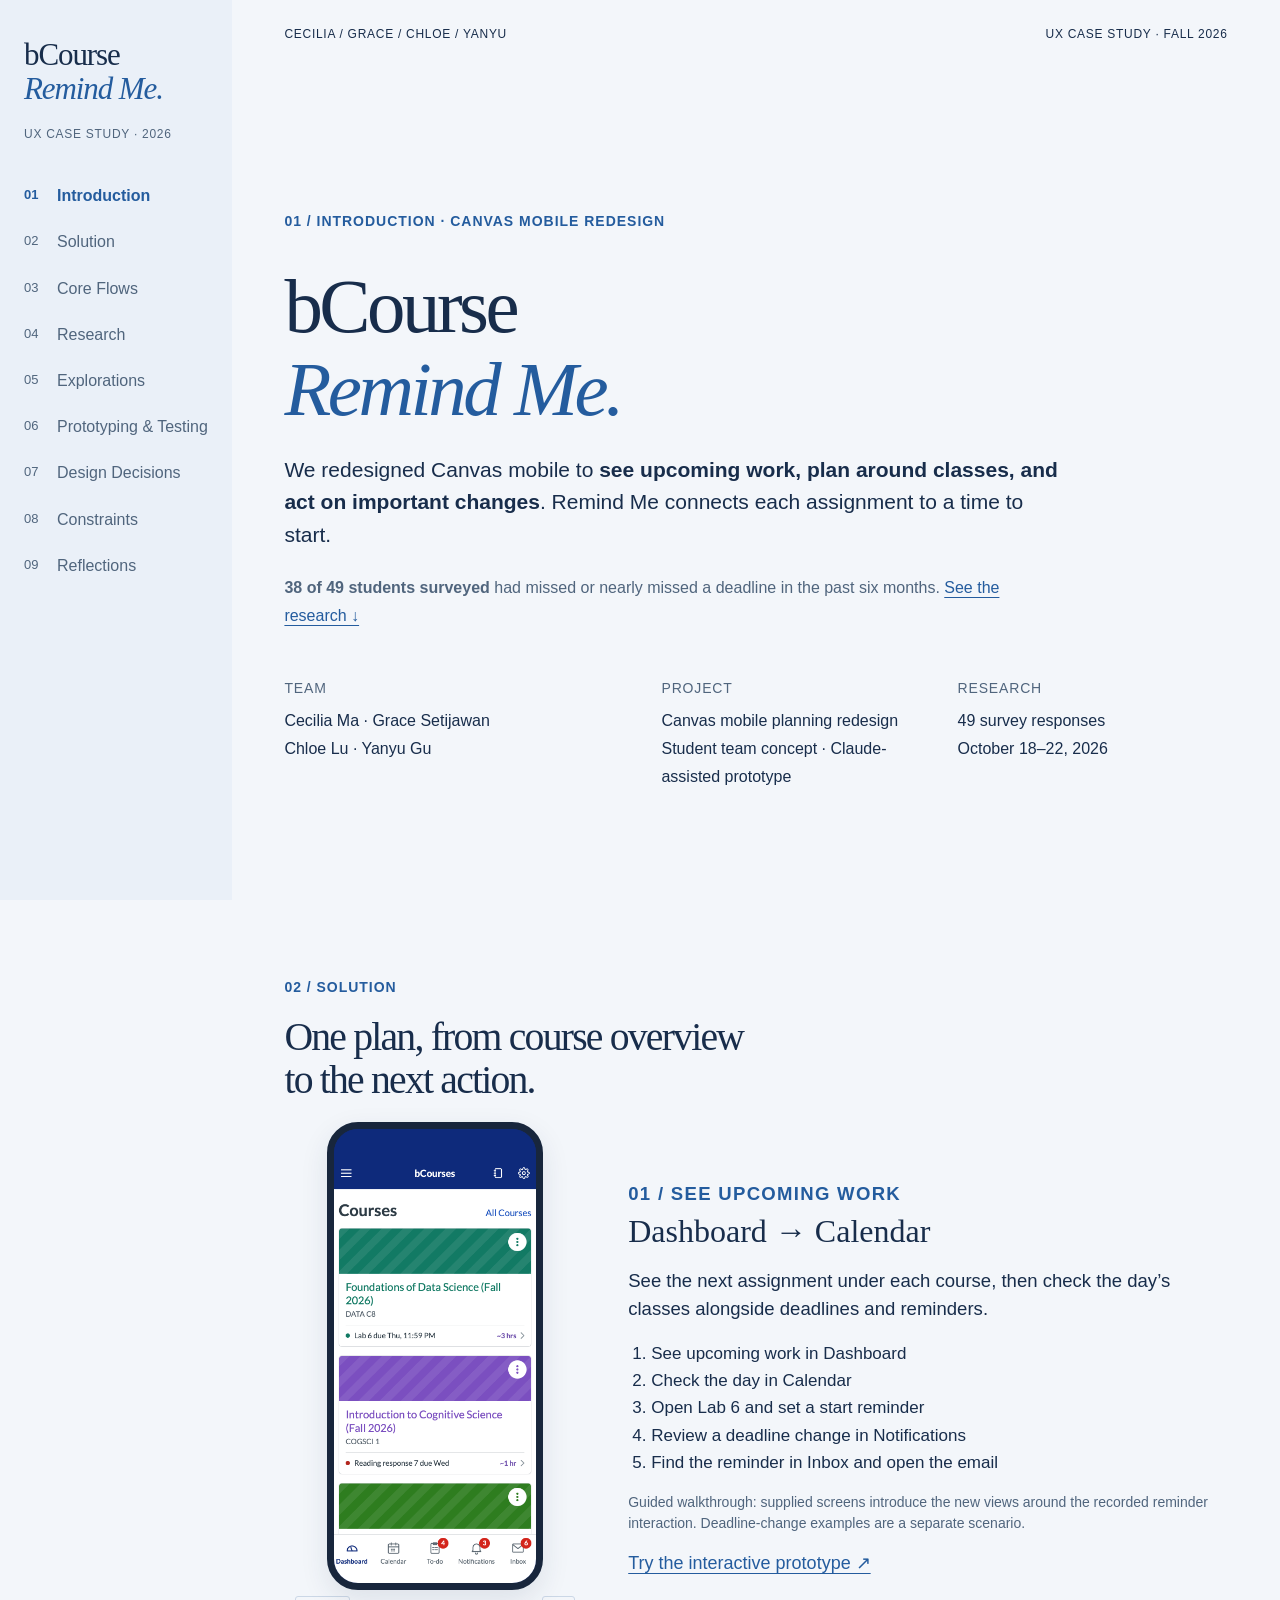
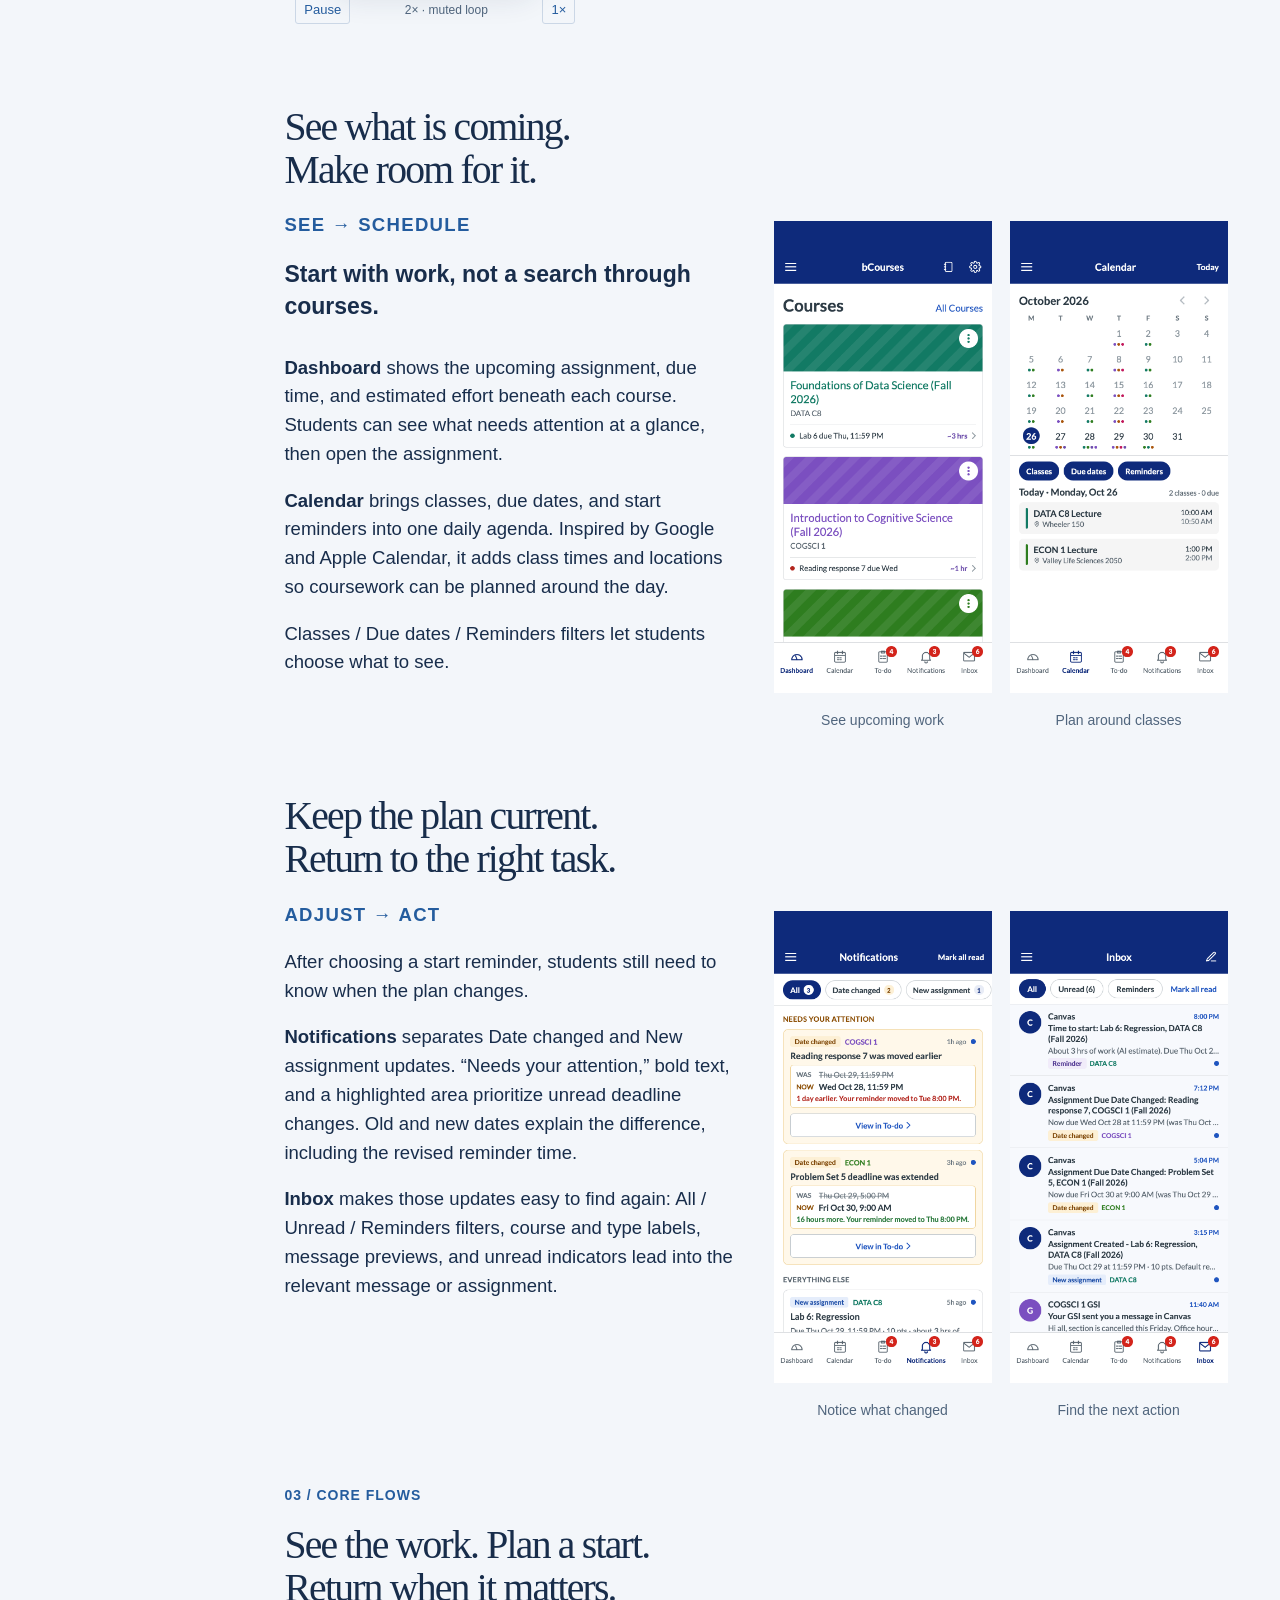
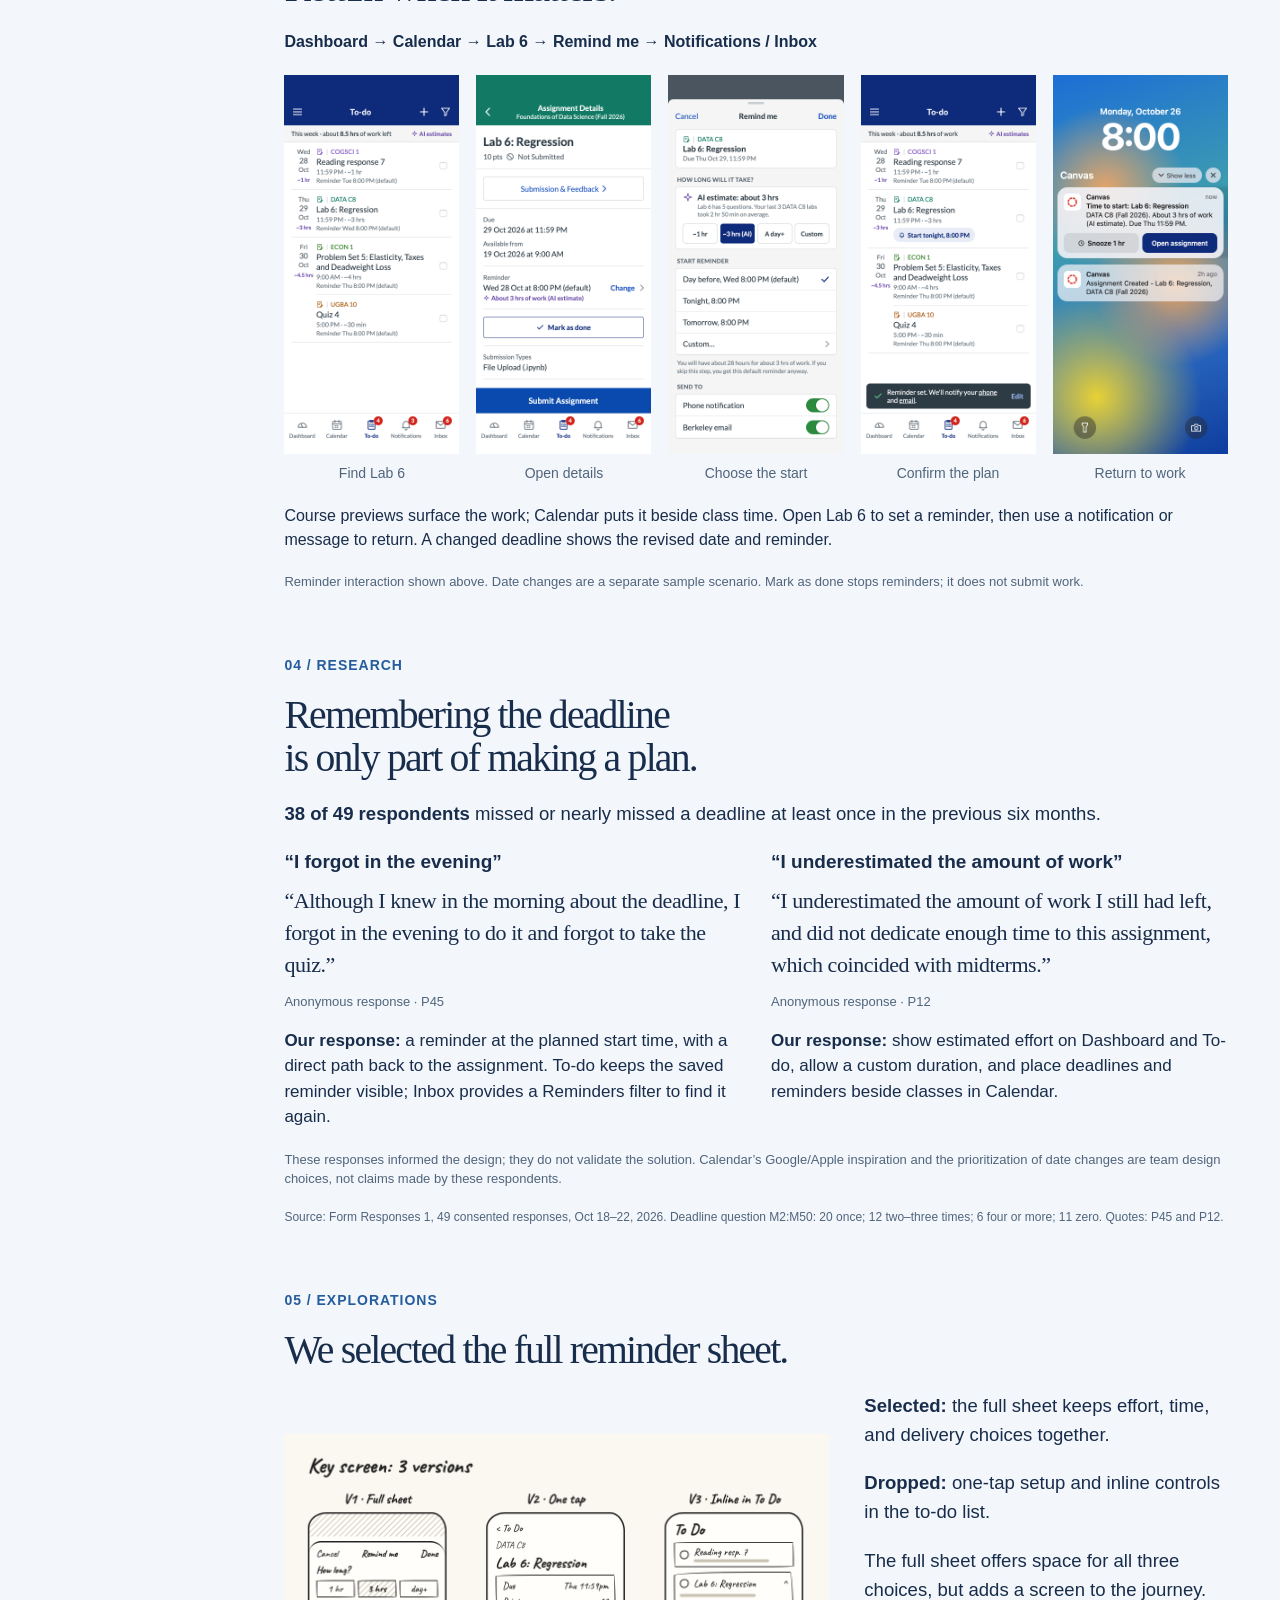
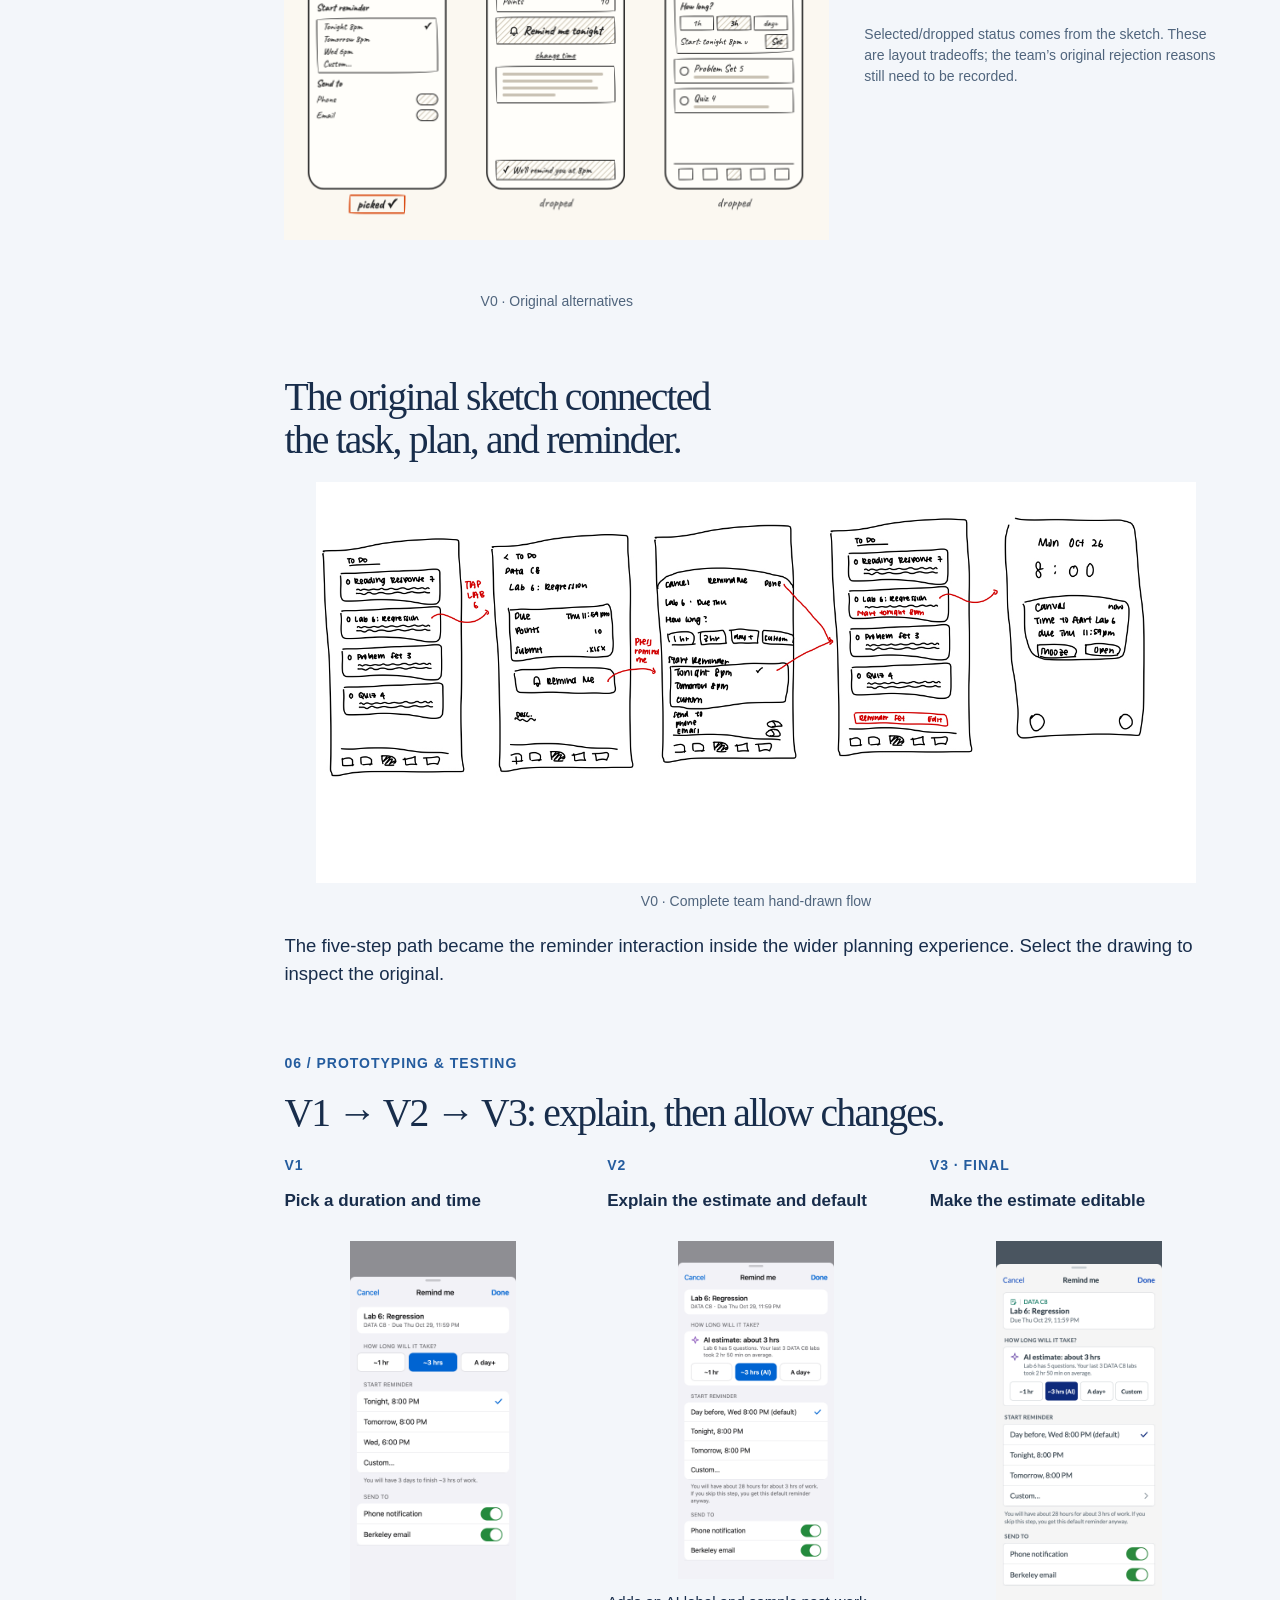
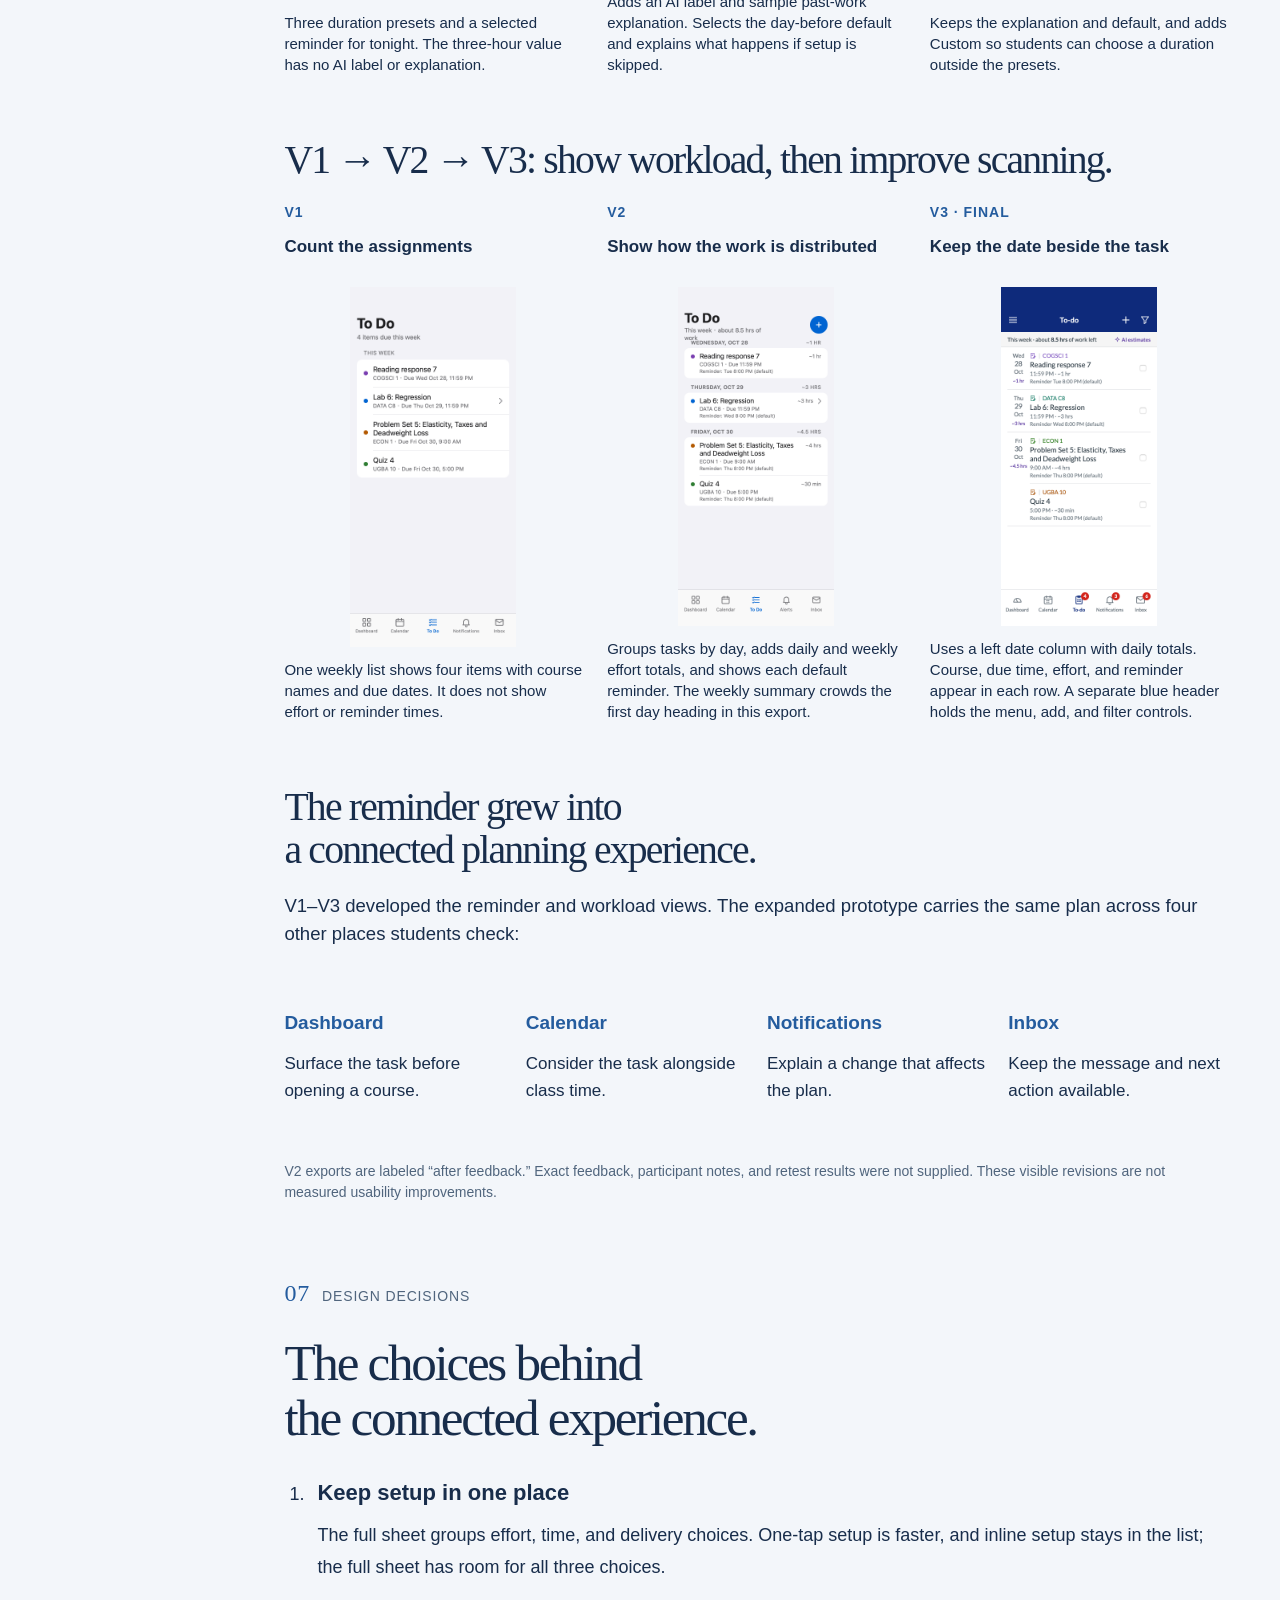
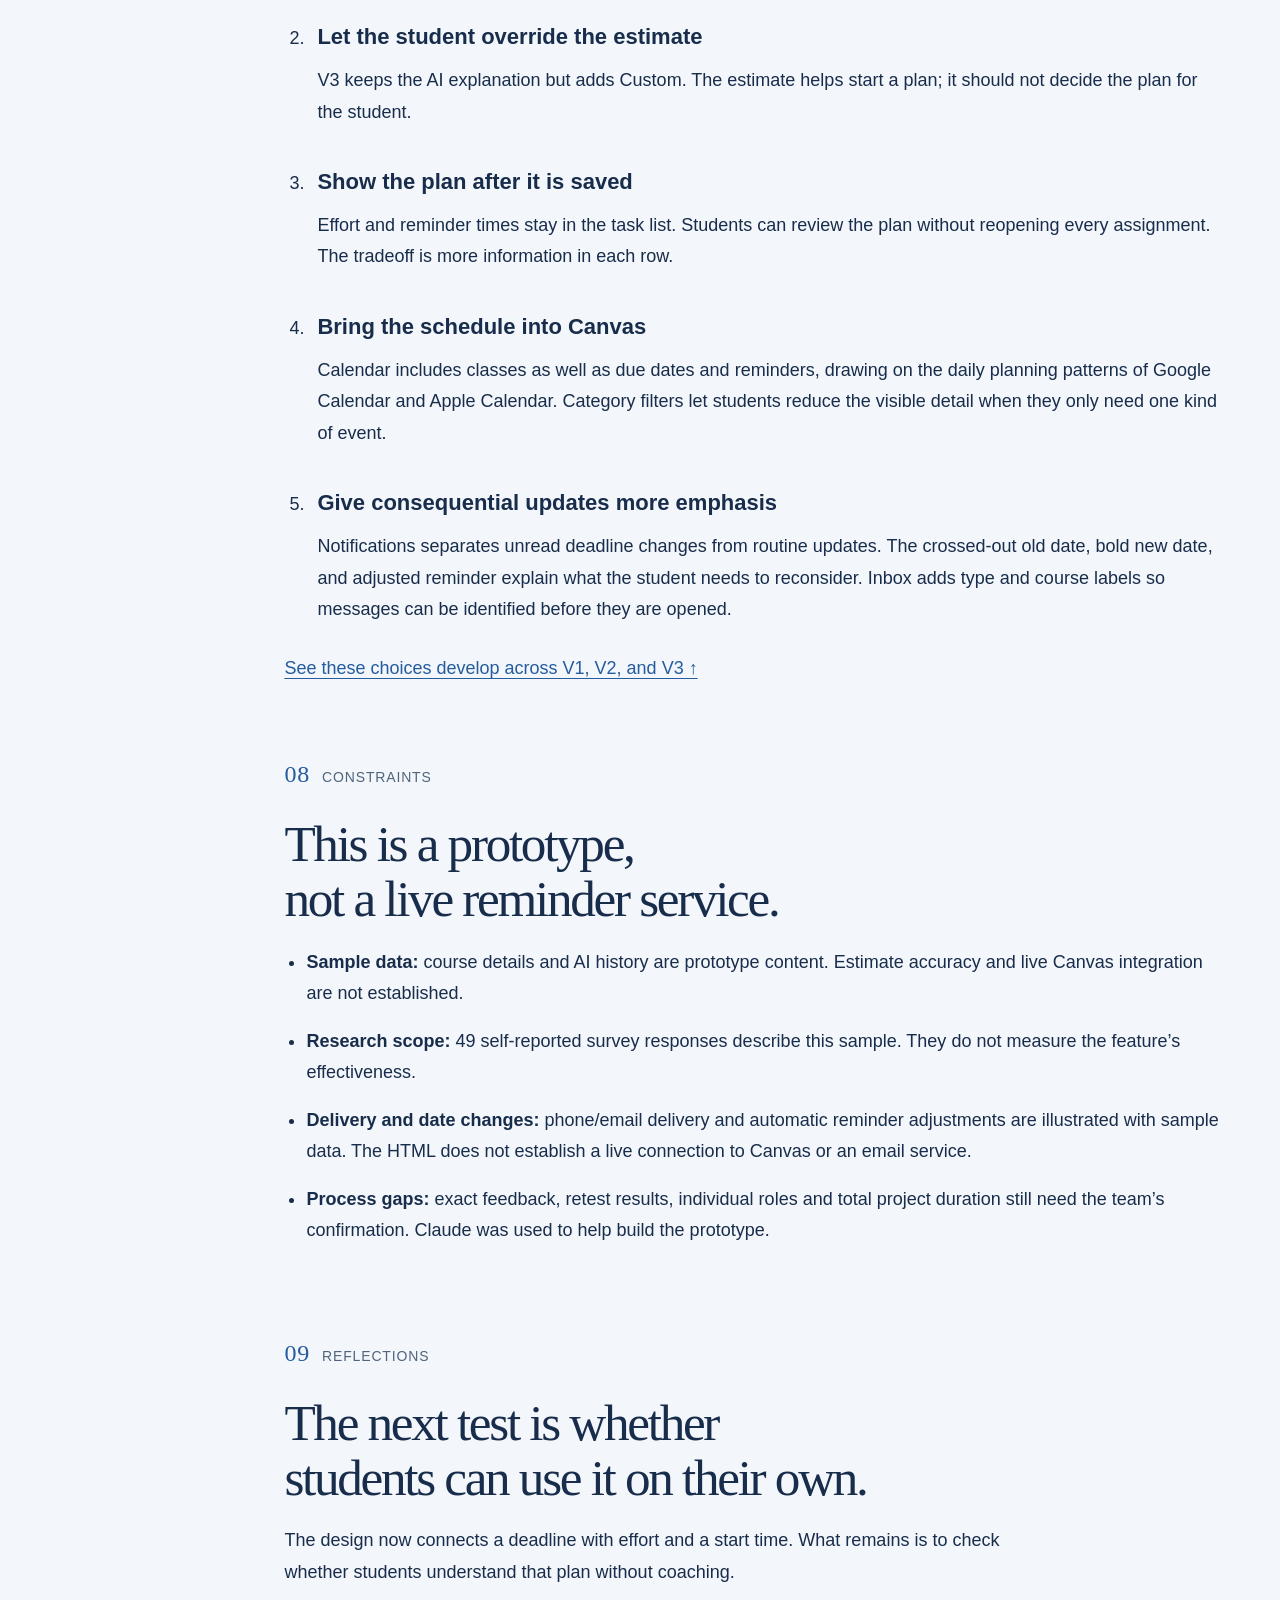
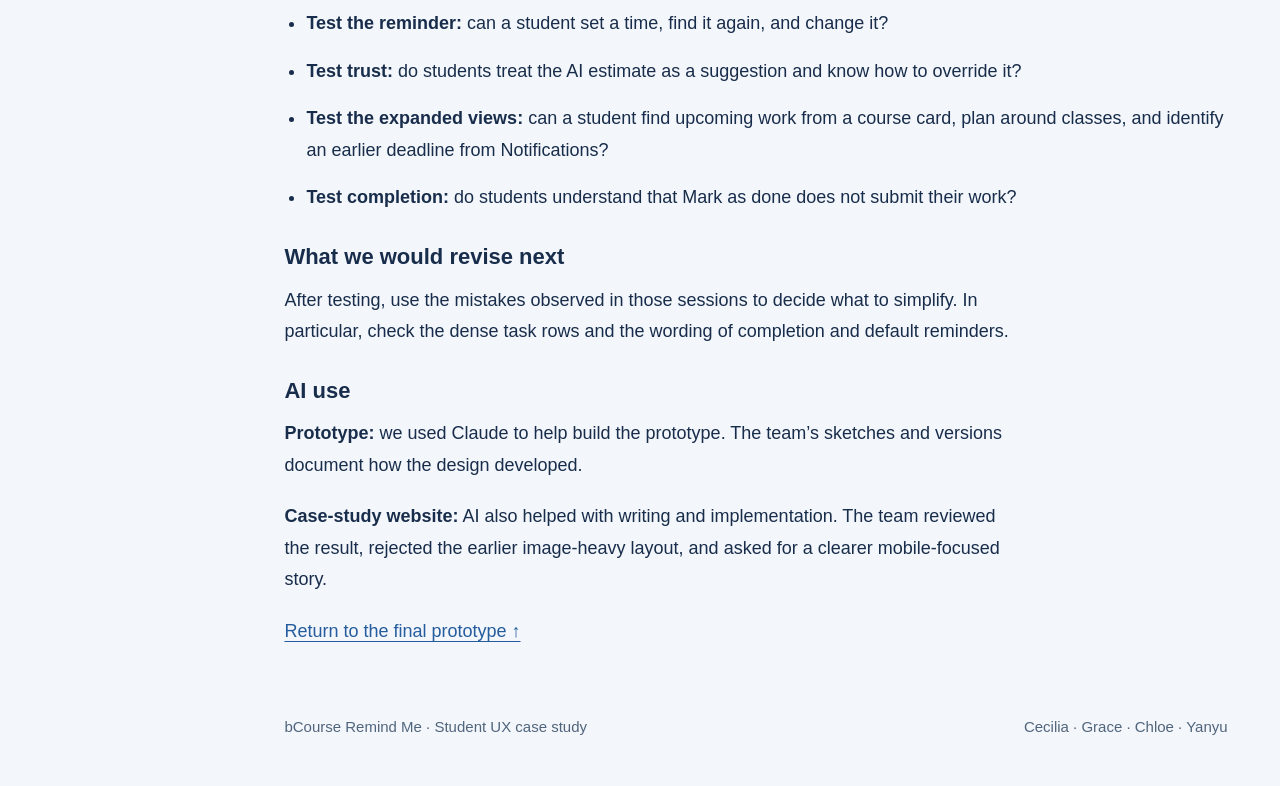
==== commit 1d6c77b5: "Add files via upload" ====
--- a/index.html
+++ b/index.html
@@ -1 +1 @@
-<!doctype html><html lang="en"><head><meta charset="utf-8"><meta name="viewport" content="width=device-width,initial-scale=1"><meta name="description" content="bCourse Remind Me: a mobile reminder feature that helps students plan when to start assignments. Research, sketches, and the progression from V1 to V3."><title>bCourse Remind Me — UX Case Study</title><link rel="stylesheet" href="scroll.css?v=5"><script src="site.js?v=scroll2" defer></script></head><body class="scroll-case-study"><a class="skip" href="#introduction">Skip to case study</a><aside class="sidebar"><a class="sidebar-brand" href="#introduction">bCourse<br><em>Remind Me.</em></a><p class="sidebar-caption">UX case study · 2026</p><nav class="contents" aria-label="Case study sections"><a href="#introduction"><span class="nav-number">01</span><span>Introduction</span></a><a href="#solution"><span class="nav-number">02</span><span>Solution</span></a><a href="#flows"><span class="nav-number">03</span><span>Core Flows</span></a><a href="#research"><span class="nav-number">04</span><span>Research</span></a><a href="#explorations"><span class="nav-number">05</span><span>Explorations</span></a><a href="#testing"><span class="nav-number">06</span><span>Prototyping &amp; Testing</span></a><a href="#decisions"><span class="nav-number">07</span><span>Design Decisions</span></a><a href="#constraints"><span class="nav-number">08</span><span>Constraints</span></a><a href="#reflections"><span class="nav-number">09</span><span>Reflections</span></a></nav></aside><header><a href="#introduction">Cecilia / Grace / Chloe / Yanyu</a><span>UX case study · Fall 2026</span></header><main id="deck"><section class="overview" id="introduction"><p class="eyebrow">01 / Introduction · Canvas mobile redesign</p><h1>bCourse<br><em>Remind Me.</em></h1><p class="intro">We redesigned Canvas mobile to <strong>see upcoming work, plan around classes, and act on important changes</strong>. Remind Me connects each assignment to a time to start.</p><p class="overview-evidence"><strong>38 of 49 students surveyed</strong> had missed or nearly missed a deadline in the past six months. <a href="#research">See the research ↓</a></p><dl class="project-facts"><div><dt>Team</dt><dd>Cecilia Ma · Grace Setijawan<br>Chloe Lu · Yanyu Gu</dd></div><div><dt>Project</dt><dd>Canvas mobile planning redesign<br>Student team concept · Claude-assisted prototype</dd></div><div><dt>Research</dt><dd>49 survey responses<br>October 18–22, 2026</dd></div></dl></section><section id="solution" class="chapter" data-label="Solution"><p class="eyebrow">02 / Solution</p><article class="slide "><h2>One plan, from course overview<br>to the next action.</h2><div class="slide-content"><div class="journey-demo"><div class="phone-demo"><div class="phone-frame"><video id="prototype-video" autoplay muted loop playsinline preload="auto" poster="assets/dashboard.png" aria-label="Complete project walkthrough"><source src="assets/project-walkthrough.mp4" type="video/mp4"></video></div><div class="player-controls"><button id="play-toggle">Pause</button><span>2× · muted loop</span><button id="speed-toggle">1×</button></div><p id="playback-status" aria-live="polite"></p></div><div><p class="eyebrow" id="demo-stage">01 / See upcoming work</p><h3 id="demo-title">Dashboard → Calendar</h3><p id="demo-description">See the next assignment under each course, then check the day’s classes alongside deadlines and reminders.</p><ol class="journey-list"><li>See upcoming work in Dashboard</li><li>Check the day in Calendar</li><li>Open Lab 6 and set a start reminder</li><li>Review a deadline change in Notifications</li><li>Find the reminder in Inbox and open the email</li></ol><p class="small">Guided walkthrough: supplied screens introduce the new views around the recorded reminder interaction. Deadline-change examples are a separate scenario.</p><a href="assets/latest-prototype.html" target="_blank" rel="noopener">Try the interactive prototype ↗</a></div></div></div></article><article class="slide "><h2>See what is coming.<br>Make room for it.</h2><div class="slide-content"><div class="split"><div><p class="eyebrow">See → Schedule</p><h3>Start with work, not a search through courses.</h3><p><strong>Dashboard</strong> shows the upcoming assignment, due time, and estimated effort beneath each course. Students can see what needs attention at a glance, then open the assignment.</p><p><strong>Calendar</strong> brings classes, due dates, and start reminders into one daily agenda. Inspired by Google and Apple Calendar, it adds class times and locations so coursework can be planned around the day.</p><p>Classes / Due dates / Reminders filters let students choose what to see.</p></div><div class="screen-pair"><figure><a href="assets/dashboard.png" target="_blank" rel="noopener"><img src="assets/dashboard.png" alt="See upcoming work"></a><figcaption>See upcoming work</figcaption></figure><figure><a href="assets/calendar.png" target="_blank" rel="noopener"><img src="assets/calendar.png" alt="Plan around classes"></a><figcaption>Plan around classes</figcaption></figure></div></div></div></article><article class="slide "><h2>Keep the plan current.<br>Return to the right task.</h2><div class="slide-content"><div class="split"><div><p class="eyebrow">Adjust → Act</p><p>After choosing a start reminder, students still need to know when the plan changes.</p><p><strong>Notifications</strong> separates Date changed and New assignment updates. “Needs your attention,” bold text, and a highlighted area prioritize unread deadline changes. Old and new dates explain the difference, including the revised reminder time.</p><p><strong>Inbox</strong> makes those updates easy to find again: All / Unread / Reminders filters, course and type labels, message previews, and unread indicators lead into the relevant message or assignment.</p></div><div class="screen-pair"><figure><a href="assets/notifications-labels.png" target="_blank" rel="noopener"><img src="assets/notifications-labels.png" alt="Notice what changed"></a><figcaption>Notice what changed</figcaption></figure><figure><a href="assets/inbox.png" target="_blank" rel="noopener"><img src="assets/inbox.png" alt="Find the next action"></a><figcaption>Find the next action</figcaption></figure></div></div></div></article></section><section id="flows" class="chapter" data-label="Core Flows"><p class="eyebrow">03 / Core Flows</p><article class="slide core-single"><h2>See the work. Plan a start.<br>Return when it matters.</h2><div class="slide-content"><p class="core-route"><strong>Dashboard → Calendar → Lab 6 → Remind me → Notifications / Inbox</strong></p><div class="five-screens"><figure><a href="assets/to-do.png" target="_blank" rel="noopener"><img src="assets/to-do.png" alt="Find Lab 6"></a><figcaption>Find Lab 6</figcaption></figure><figure><a href="assets/assignment.png" target="_blank" rel="noopener"><img src="assets/assignment.png" alt="Open details"></a><figcaption>Open details</figcaption></figure><figure><a href="assets/remind-me.png" target="_blank" rel="noopener"><img src="assets/remind-me.png" alt="Choose the start"></a><figcaption>Choose the start</figcaption></figure><figure><a href="assets/reminder-set.png" target="_blank" rel="noopener"><img src="assets/reminder-set.png" alt="Confirm the plan"></a><figcaption>Confirm the plan</figcaption></figure><figure><a href="assets/notification.png" target="_blank" rel="noopener"><img src="assets/notification.png" alt="Return to work"></a><figcaption>Return to work</figcaption></figure></div><p>Course previews surface the work; Calendar puts it beside class time. Open Lab 6 to set a reminder, then use a notification or message to return. A changed deadline shows the revised date and reminder.</p><p class="small">Reminder interaction shown above. Date changes are a separate sample scenario. Mark as done stops reminders; it does not submit work.</p></div></article></section><section id="research" class="chapter" data-label="Research"><p class="eyebrow">04 / Research</p><article class="slide research-single"><h2>Remembering the deadline<br>is only part of making a plan.</h2><div class="slide-content"><p><strong>38 of 49 respondents</strong> missed or nearly missed a deadline at least once in the previous six months.</p><div class="evidence-grid"><div><h3>“I forgot in the evening”</h3><blockquote>“Although I knew in the morning about the deadline, I forgot in the evening to do it and forgot to take the quiz.”<cite>Anonymous response · P45</cite></blockquote><p><strong>Our response:</strong> a reminder at the planned start time, with a direct path back to the assignment. To-do keeps the saved reminder visible; Inbox provides a Reminders filter to find it again.</p></div><div><h3>“I underestimated the amount of work”</h3><blockquote>“I underestimated the amount of work I still had left, and did not dedicate enough time to this assignment, which coincided with midterms.”<cite>Anonymous response · P12</cite></blockquote><p><strong>Our response:</strong> show estimated effort on Dashboard and To-do, allow a custom duration, and place deadlines and reminders beside classes in Calendar.</p></div></div><p class="small">These responses informed the design; they do not validate the solution. Calendar’s Google/Apple inspiration and the prioritization of date changes are team design choices, not claims made by these respondents.</p><p class="source-line">Source: Form Responses 1, 49 consented responses, Oct 18–22, 2026. Deadline question M2:M50: 20 once; 12 two–three times; 6 four or more; 11 zero. Quotes: P45 and P12.</p></div></article></section><section id="explorations" class="chapter" data-label="Explorations"><p class="eyebrow">05 / Explorations</p><article class="slide "><h2>We selected the full reminder sheet.</h2><div class="slide-content"><div class="artifact-split"><figure><a href="assets/process/v0-alternatives.png" target="_blank" rel="noopener"><img src="assets/process/v0-alternatives.png" alt="V0 · Original alternatives"></a><figcaption>V0 · Original alternatives</figcaption></figure><div><p><strong>Selected:</strong> the full sheet keeps effort, time, and delivery choices together.</p><p><strong>Dropped:</strong> one-tap setup and inline controls in the to-do list.</p><p>The full sheet offers space for all three choices, but adds a screen to the journey.</p><p class="small">Selected/dropped status comes from the sketch. These are layout tradeoffs; the team’s original rejection reasons still need to be recorded.</p></div></div></div></article><article class="slide sketch-slide"><h2>The original sketch connected<br>the task, plan, and reminder.</h2><div class="slide-content"><figure><a href="assets/team-handdrawn-flow.png" target="_blank" rel="noopener"><img src="assets/team-handdrawn-flow.png" alt="V0 · Complete team hand-drawn flow"></a><figcaption>V0 · Complete team hand-drawn flow</figcaption></figure><p>The five-step path became the reminder interaction inside the wider planning experience. Select the drawing to inspect the original.</p></div></article></section><section id="testing" class="chapter" data-label="Prototyping & Testing"><p class="eyebrow">06 / Prototyping & Testing</p><article class="slide comparison-slide"><h2>V1 → V2 → V3: explain, then allow changes.</h2><div class="slide-content"><div class="version-triptych"><article class="version-stage"><p class="version-label">V1</p><h4>Pick a duration and time</h4><figure class=""><a href="assets/process/v1-reminder.png" target="_blank" rel="noopener"><img src="assets/process/v1-reminder.png" alt="V1: Pick a duration and time" loading="lazy" width="780" height="1688"></a><figcaption>V1 · Click to enlarge</figcaption></figure><p>Three duration presets and a selected reminder for tonight. The three-hour value has no AI label or explanation.</p></article><article class="version-stage"><p class="version-label">V2</p><h4>Explain the estimate and default</h4><figure class=""><a href="assets/process/v2-reminder.png" target="_blank" rel="noopener"><img src="assets/process/v2-reminder.png" alt="V2: Explain the estimate and default" loading="lazy" width="780" height="1688"></a><figcaption>V2 · Click to enlarge</figcaption></figure><p>Adds an AI label and sample past-work explanation. Selects the day-before default and explains what happens if setup is skipped.</p></article><article class="version-stage"><p class="version-label">V3 · Final</p><h4>Make the estimate editable</h4><figure class=""><a href="assets/remind-me.png" target="_blank" rel="noopener"><img src="assets/remind-me.png" alt="V3 · Final: Make the estimate editable" loading="lazy" width="780" height="1688"></a><figcaption>V3 · Final · Click to enlarge</figcaption></figure><p>Keeps the explanation and default, and adds Custom so students can choose a duration outside the presets.</p></article></div></div></article><article class="slide comparison-slide"><h2>V1 → V2 → V3: show workload, then improve scanning.</h2><div class="slide-content"><div class="version-triptych"><article class="version-stage"><p class="version-label">V1</p><h4>Count the assignments</h4><figure class=""><a href="assets/process/v1-todo.png" target="_blank" rel="noopener"><img src="assets/process/v1-todo.png" alt="V1: Count the assignments" loading="lazy" width="780" height="1688"></a><figcaption>V1 · Click to enlarge</figcaption></figure><p>One weekly list shows four items with course names and due dates. It does not show effort or reminder times.</p></article><article class="version-stage"><p class="version-label">V2</p><h4>Show how the work is distributed</h4><figure class=""><a href="assets/process/v2-todo.png" target="_blank" rel="noopener"><img src="assets/process/v2-todo.png" alt="V2: Show how the work is distributed" loading="lazy" width="780" height="1688"></a><figcaption>V2 · Click to enlarge</figcaption></figure><p>Groups tasks by day, adds daily and weekly effort totals, and shows each default reminder. The weekly summary crowds the first day heading in this export.</p></article><article class="version-stage"><p class="version-label">V3 · Final</p><h4>Keep the date beside the task</h4><figure class=""><a href="assets/to-do.png" target="_blank" rel="noopener"><img src="assets/to-do.png" alt="V3 · Final: Keep the date beside the task" loading="lazy" width="780" height="1688"></a><figcaption>V3 · Final · Click to enlarge</figcaption></figure><p>Uses a left date column with daily totals. Course, due time, effort, and reminder appear in each row. A separate blue header holds the menu, add, and filter controls.</p></article></div></div></article><article class="slide "><h2>The reminder grew into<br>a connected planning experience.</h2><div class="slide-content"><p>V1–V3 developed the reminder and workload views. The expanded prototype carries the same plan across four other places students check:</p><div class="flow-line"><div><b>Dashboard</b><p>Surface the task before opening a course.</p></div><div><b>Calendar</b><p>Consider the task alongside class time.</p></div><div><b>Notifications</b><p>Explain a change that affects the plan.</p></div><div><b>Inbox</b><p>Keep the message and next action available.</p></div></div><p class="small">V2 exports are labeled “after feedback.” Exact feedback, participant notes, and retest results were not supplied. These visible revisions are not measured usability improvements.</p></div></article></section><section class="section" id="decisions"><div class="section-label"><b>07</b>Design Decisions</div><div class="body"><h2>The choices behind<br>the connected experience.</h2><ol class="decision-list"><li><h3>Keep setup in one place</h3><p>The full sheet groups effort, time, and delivery choices. One-tap setup is faster, and inline setup stays in the list; the full sheet has room for all three choices.</p></li><li><h3>Let the student override the estimate</h3><p>V3 keeps the AI explanation but adds Custom. The estimate helps start a plan; it should not decide the plan for the student.</p></li><li><h3>Show the plan after it is saved</h3><p>Effort and reminder times stay in the task list. Students can review the plan without reopening every assignment. The tradeoff is more information in each row.</p></li><li><h3>Bring the schedule into Canvas</h3><p>Calendar includes classes as well as due dates and reminders, drawing on the daily planning patterns of Google Calendar and Apple Calendar. Category filters let students reduce the visible detail when they only need one kind of event.</p></li><li><h3>Give consequential updates more emphasis</h3><p>Notifications separates unread deadline changes from routine updates. The crossed-out old date, bold new date, and adjusted reminder explain what the student needs to reconsider. Inbox adds type and course labels so messages can be identified before they are opened.</p></li></ol><p><a href="#testing">See these choices develop across V1, V2, and V3 ↑</a></p></div></section><section class="section" id="constraints"><div class="section-label"><b>08</b>Constraints</div><div class="body"><h2>This is a prototype,<br>not a live reminder service.</h2><ul class="plain-list"><li><strong>Sample data:</strong> course details and AI history are prototype content. Estimate accuracy and live Canvas integration are not established.</li><li><strong>Research scope:</strong> 49 self-reported survey responses describe this sample. They do not measure the feature’s effectiveness.</li><li><strong>Delivery and date changes:</strong> phone/email delivery and automatic reminder adjustments are illustrated with sample data. The HTML does not establish a live connection to Canvas or an email service.</li><li><strong>Process gaps:</strong> exact feedback, retest results, individual roles and total project duration still need the team’s confirmation. Claude was used to help build the prototype.</li></ul></div></section><section class="section" id="reflections"><div class="section-label"><b>09</b>Reflections</div><div class="body"><h2>The next test is whether<br>students can use it on their own.</h2><p>The design now connects a deadline with effort and a start time. What remains is to check whether students understand that plan without coaching.</p><ul class="plain-list"><li><strong>Test the reminder:</strong> can a student set a time, find it again, and change it?</li><li><strong>Test trust:</strong> do students treat the AI estimate as a suggestion and know how to override it?</li><li><strong>Test the expanded views:</strong> can a student find upcoming work from a course card, plan around classes, and identify an earlier deadline from Notifications?</li><li><strong>Test completion:</strong> do students understand that Mark as done does not submit their work?</li></ul><h3>What we would revise next</h3><p>After testing, use the mistakes observed in those sessions to decide what to simplify. In particular, check the dense task rows and the wording of completion and default reminders.</p><h3>AI use</h3><p><strong>Prototype:</strong> we used Claude to help build the prototype. The team’s sketches and versions document how the design developed.</p><p><strong>Case-study website:</strong> AI also helped with writing and implementation. The team reviewed the result, rejected the earlier image-heavy layout, and asked for a clearer mobile-focused story.</p><a href="#solution">Return to the final prototype ↑</a></div></section></main><footer><span>bCourse Remind Me · Student UX case study</span><span>Cecilia · Grace · Chloe · Yanyu</span></footer></body></html>+<!doctype html><html lang="en"><head><meta charset="utf-8"><meta name="viewport" content="width=device-width,initial-scale=1"><meta name="description" content="bCourse Remind Me: a mobile reminder feature that helps students plan when to start assignments. Research, sketches, and the progression from V1 to V3."><title>bCourse Remind Me — UX Case Study</title><link rel="stylesheet" href="scroll.css?v=5"><script src="site.js?v=scroll2" defer></script></head><body class="scroll-case-study"><a class="skip" href="#introduction">Skip to case study</a><aside class="sidebar"><a class="sidebar-brand" href="#introduction">bCourse<br><em>Remind Me.</em></a><p class="sidebar-caption">UX case study · 2026</p><nav class="contents" aria-label="Case study sections"><a href="#introduction"><span class="nav-number">01</span><span>Introduction</span></a><a href="#solution"><span class="nav-number">02</span><span>Solution</span></a><a href="#flows"><span class="nav-number">03</span><span>Core Flows</span></a><a href="#research"><span class="nav-number">04</span><span>Research</span></a><a href="#explorations"><span class="nav-number">05</span><span>Explorations</span></a><a href="#testing"><span class="nav-number">06</span><span>Prototyping &amp; Testing</span></a><a href="#decisions"><span class="nav-number">07</span><span>Design Decisions</span></a><a href="#constraints"><span class="nav-number">08</span><span>Constraints</span></a><a href="#reflections"><span class="nav-number">09</span><span>Reflections</span></a></nav></aside><header><a href="#introduction">Cecilia / Grace / Chloe / Yanyu</a><span>UX case study · Fall 2026</span></header><main id="deck"><section class="overview" id="introduction"><p class="eyebrow">01 / Introduction · Canvas mobile redesign</p><h1>bCourse<br><em>Remind Me.</em></h1><p class="intro">We redesigned Canvas mobile to <strong>see upcoming work, plan around classes, and act on important changes</strong>. Remind Me connects each assignment to a time to start.</p><p class="overview-evidence"><strong>38 of 49 students surveyed</strong> had missed or nearly missed a deadline in the past six months. <a href="#research">See the research ↓</a></p><dl class="project-facts"><div><dt>Team</dt><dd>Cecilia Ma · Grace Setijawan<br>Chloe Lu · Yanyu Gu</dd></div><div><dt>Project</dt><dd>Canvas mobile planning redesign<br>Student team concept · Claude-assisted prototype</dd></div><div><dt>Research</dt><dd>49 survey responses<br>October 18–22, 2026</dd></div></dl></section><section id="solution" class="chapter" data-label="Solution"><p class="eyebrow">02 / Solution</p><article class="slide "><h2>One plan, from course overview<br>to the next action.</h2><div class="slide-content"><div class="journey-demo"><div class="phone-demo"><div class="phone-frame"><video id="prototype-video" autoplay muted loop playsinline preload="auto" poster="dashboard.png" aria-label="Complete project walkthrough"><source src="project-walkthrough.mp4" type="video/mp4"></video></div><div class="player-controls"><button id="play-toggle">Pause</button><span>2× · muted loop</span><button id="speed-toggle">1×</button></div><p id="playback-status" aria-live="polite"></p></div><div><p class="eyebrow" id="demo-stage">01 / See upcoming work</p><h3 id="demo-title">Dashboard → Calendar</h3><p id="demo-description">See the next assignment under each course, then check the day’s classes alongside deadlines and reminders.</p><ol class="journey-list"><li>See upcoming work in Dashboard</li><li>Check the day in Calendar</li><li>Open Lab 6 and set a start reminder</li><li>Review a deadline change in Notifications</li><li>Find the reminder in Inbox and open the email</li></ol><p class="small">Guided walkthrough: supplied screens introduce the new views around the recorded reminder interaction. Deadline-change examples are a separate scenario.</p><a href="latest-prototype.html" target="_blank" rel="noopener">Try the interactive prototype ↗</a></div></div></div></article><article class="slide "><h2>See what is coming.<br>Make room for it.</h2><div class="slide-content"><div class="split"><div><p class="eyebrow">See → Schedule</p><h3>Start with work, not a search through courses.</h3><p><strong>Dashboard</strong> shows the upcoming assignment, due time, and estimated effort beneath each course. Students can see what needs attention at a glance, then open the assignment.</p><p><strong>Calendar</strong> brings classes, due dates, and start reminders into one daily agenda. Inspired by Google and Apple Calendar, it adds class times and locations so coursework can be planned around the day.</p><p>Classes / Due dates / Reminders filters let students choose what to see.</p></div><div class="screen-pair"><figure><a href="dashboard.png" target="_blank" rel="noopener"><img src="dashboard.png" alt="See upcoming work"></a><figcaption>See upcoming work</figcaption></figure><figure><a href="calendar.png" target="_blank" rel="noopener"><img src="calendar.png" alt="Plan around classes"></a><figcaption>Plan around classes</figcaption></figure></div></div></div></article><article class="slide "><h2>Keep the plan current.<br>Return to the right task.</h2><div class="slide-content"><div class="split"><div><p class="eyebrow">Adjust → Act</p><p>After choosing a start reminder, students still need to know when the plan changes.</p><p><strong>Notifications</strong> separates Date changed and New assignment updates. “Needs your attention,” bold text, and a highlighted area prioritize unread deadline changes. Old and new dates explain the difference, including the revised reminder time.</p><p><strong>Inbox</strong> makes those updates easy to find again: All / Unread / Reminders filters, course and type labels, message previews, and unread indicators lead into the relevant message or assignment.</p></div><div class="screen-pair"><figure><a href="notifications-labels.png" target="_blank" rel="noopener"><img src="notifications-labels.png" alt="Notice what changed"></a><figcaption>Notice what changed</figcaption></figure><figure><a href="inbox.png" target="_blank" rel="noopener"><img src="inbox.png" alt="Find the next action"></a><figcaption>Find the next action</figcaption></figure></div></div></div></article></section><section id="flows" class="chapter" data-label="Core Flows"><p class="eyebrow">03 / Core Flows</p><article class="slide core-single"><h2>See the work. Plan a start.<br>Return when it matters.</h2><div class="slide-content"><p class="core-route"><strong>Dashboard → Calendar → Lab 6 → Remind me → Notifications / Inbox</strong></p><div class="five-screens"><figure><a href="to-do.png" target="_blank" rel="noopener"><img src="to-do.png" alt="Find Lab 6"></a><figcaption>Find Lab 6</figcaption></figure><figure><a href="assignment.png" target="_blank" rel="noopener"><img src="assignment.png" alt="Open details"></a><figcaption>Open details</figcaption></figure><figure><a href="remind-me.png" target="_blank" rel="noopener"><img src="remind-me.png" alt="Choose the start"></a><figcaption>Choose the start</figcaption></figure><figure><a href="reminder-set.png" target="_blank" rel="noopener"><img src="reminder-set.png" alt="Confirm the plan"></a><figcaption>Confirm the plan</figcaption></figure><figure><a href="notification.png" target="_blank" rel="noopener"><img src="notification.png" alt="Return to work"></a><figcaption>Return to work</figcaption></figure></div><p>Course previews surface the work; Calendar puts it beside class time. Open Lab 6 to set a reminder, then use a notification or message to return. A changed deadline shows the revised date and reminder.</p><p class="small">Reminder interaction shown above. Date changes are a separate sample scenario. Mark as done stops reminders; it does not submit work.</p></div></article></section><section id="research" class="chapter" data-label="Research"><p class="eyebrow">04 / Research</p><article class="slide research-single"><h2>Remembering the deadline<br>is only part of making a plan.</h2><div class="slide-content"><p><strong>38 of 49 respondents</strong> missed or nearly missed a deadline at least once in the previous six months.</p><div class="evidence-grid"><div><h3>“I forgot in the evening”</h3><blockquote>“Although I knew in the morning about the deadline, I forgot in the evening to do it and forgot to take the quiz.”<cite>Anonymous response · P45</cite></blockquote><p><strong>Our response:</strong> a reminder at the planned start time, with a direct path back to the assignment. To-do keeps the saved reminder visible; Inbox provides a Reminders filter to find it again.</p></div><div><h3>“I underestimated the amount of work”</h3><blockquote>“I underestimated the amount of work I still had left, and did not dedicate enough time to this assignment, which coincided with midterms.”<cite>Anonymous response · P12</cite></blockquote><p><strong>Our response:</strong> show estimated effort on Dashboard and To-do, allow a custom duration, and place deadlines and reminders beside classes in Calendar.</p></div></div><p class="small">These responses informed the design; they do not validate the solution. Calendar’s Google/Apple inspiration and the prioritization of date changes are team design choices, not claims made by these respondents.</p><p class="source-line">Source: Form Responses 1, 49 consented responses, Oct 18–22, 2026. Deadline question M2:M50: 20 once; 12 two–three times; 6 four or more; 11 zero. Quotes: P45 and P12.</p></div></article></section><section id="explorations" class="chapter" data-label="Explorations"><p class="eyebrow">05 / Explorations</p><article class="slide "><h2>We selected the full reminder sheet.</h2><div class="slide-content"><div class="artifact-split"><figure><a href="v0-alternatives.png" target="_blank" rel="noopener"><img src="v0-alternatives.png" alt="V0 · Original alternatives"></a><figcaption>V0 · Original alternatives</figcaption></figure><div><p><strong>Selected:</strong> the full sheet keeps effort, time, and delivery choices together.</p><p><strong>Dropped:</strong> one-tap setup and inline controls in the to-do list.</p><p>The full sheet offers space for all three choices, but adds a screen to the journey.</p><p class="small">Selected/dropped status comes from the sketch. These are layout tradeoffs; the team’s original rejection reasons still need to be recorded.</p></div></div></div></article><article class="slide sketch-slide"><h2>The original sketch connected<br>the task, plan, and reminder.</h2><div class="slide-content"><figure><a href="team-handdrawn-flow.png" target="_blank" rel="noopener"><img src="team-handdrawn-flow.png" alt="V0 · Complete team hand-drawn flow"></a><figcaption>V0 · Complete team hand-drawn flow</figcaption></figure><p>The five-step path became the reminder interaction inside the wider planning experience. Select the drawing to inspect the original.</p></div></article></section><section id="testing" class="chapter" data-label="Prototyping & Testing"><p class="eyebrow">06 / Prototyping & Testing</p><article class="slide comparison-slide"><h2>V1 → V2 → V3: explain, then allow changes.</h2><div class="slide-content"><div class="version-triptych"><article class="version-stage"><p class="version-label">V1</p><h4>Pick a duration and time</h4><figure class=""><a href="v1-reminder.png" target="_blank" rel="noopener"><img src="v1-reminder.png" alt="V1: Pick a duration and time" loading="lazy" width="780" height="1688"></a><figcaption>V1 · Click to enlarge</figcaption></figure><p>Three duration presets and a selected reminder for tonight. The three-hour value has no AI label or explanation.</p></article><article class="version-stage"><p class="version-label">V2</p><h4>Explain the estimate and default</h4><figure class=""><a href="v2-reminder.png" target="_blank" rel="noopener"><img src="v2-reminder.png" alt="V2: Explain the estimate and default" loading="lazy" width="780" height="1688"></a><figcaption>V2 · Click to enlarge</figcaption></figure><p>Adds an AI label and sample past-work explanation. Selects the day-before default and explains what happens if setup is skipped.</p></article><article class="version-stage"><p class="version-label">V3 · Final</p><h4>Make the estimate editable</h4><figure class=""><a href="remind-me.png" target="_blank" rel="noopener"><img src="remind-me.png" alt="V3 · Final: Make the estimate editable" loading="lazy" width="780" height="1688"></a><figcaption>V3 · Final · Click to enlarge</figcaption></figure><p>Keeps the explanation and default, and adds Custom so students can choose a duration outside the presets.</p></article></div></div></article><article class="slide comparison-slide"><h2>V1 → V2 → V3: show workload, then improve scanning.</h2><div class="slide-content"><div class="version-triptych"><article class="version-stage"><p class="version-label">V1</p><h4>Count the assignments</h4><figure class=""><a href="v1-todo.png" target="_blank" rel="noopener"><img src="v1-todo.png" alt="V1: Count the assignments" loading="lazy" width="780" height="1688"></a><figcaption>V1 · Click to enlarge</figcaption></figure><p>One weekly list shows four items with course names and due dates. It does not show effort or reminder times.</p></article><article class="version-stage"><p class="version-label">V2</p><h4>Show how the work is distributed</h4><figure class=""><a href="v2-todo.png" target="_blank" rel="noopener"><img src="v2-todo.png" alt="V2: Show how the work is distributed" loading="lazy" width="780" height="1688"></a><figcaption>V2 · Click to enlarge</figcaption></figure><p>Groups tasks by day, adds daily and weekly effort totals, and shows each default reminder. The weekly summary crowds the first day heading in this export.</p></article><article class="version-stage"><p class="version-label">V3 · Final</p><h4>Keep the date beside the task</h4><figure class=""><a href="to-do.png" target="_blank" rel="noopener"><img src="to-do.png" alt="V3 · Final: Keep the date beside the task" loading="lazy" width="780" height="1688"></a><figcaption>V3 · Final · Click to enlarge</figcaption></figure><p>Uses a left date column with daily totals. Course, due time, effort, and reminder appear in each row. A separate blue header holds the menu, add, and filter controls.</p></article></div></div></article><article class="slide "><h2>The reminder grew into<br>a connected planning experience.</h2><div class="slide-content"><p>V1–V3 developed the reminder and workload views. The expanded prototype carries the same plan across four other places students check:</p><div class="flow-line"><div><b>Dashboard</b><p>Surface the task before opening a course.</p></div><div><b>Calendar</b><p>Consider the task alongside class time.</p></div><div><b>Notifications</b><p>Explain a change that affects the plan.</p></div><div><b>Inbox</b><p>Keep the message and next action available.</p></div></div><p class="small">V2 exports are labeled “after feedback.” Exact feedback, participant notes, and retest results were not supplied. These visible revisions are not measured usability improvements.</p></div></article></section><section class="section" id="decisions"><div class="section-label"><b>07</b>Design Decisions</div><div class="body"><h2>The choices behind<br>the connected experience.</h2><ol class="decision-list"><li><h3>Keep setup in one place</h3><p>The full sheet groups effort, time, and delivery choices. One-tap setup is faster, and inline setup stays in the list; the full sheet has room for all three choices.</p></li><li><h3>Let the student override the estimate</h3><p>V3 keeps the AI explanation but adds Custom. The estimate helps start a plan; it should not decide the plan for the student.</p></li><li><h3>Show the plan after it is saved</h3><p>Effort and reminder times stay in the task list. Students can review the plan without reopening every assignment. The tradeoff is more information in each row.</p></li><li><h3>Bring the schedule into Canvas</h3><p>Calendar includes classes as well as due dates and reminders, drawing on the daily planning patterns of Google Calendar and Apple Calendar. Category filters let students reduce the visible detail when they only need one kind of event.</p></li><li><h3>Give consequential updates more emphasis</h3><p>Notifications separates unread deadline changes from routine updates. The crossed-out old date, bold new date, and adjusted reminder explain what the student needs to reconsider. Inbox adds type and course labels so messages can be identified before they are opened.</p></li></ol><p><a href="#testing">See these choices develop across V1, V2, and V3 ↑</a></p></div></section><section class="section" id="constraints"><div class="section-label"><b>08</b>Constraints</div><div class="body"><h2>This is a prototype,<br>not a live reminder service.</h2><ul class="plain-list"><li><strong>Sample data:</strong> course details and AI history are prototype content. Estimate accuracy and live Canvas integration are not established.</li><li><strong>Research scope:</strong> 49 self-reported survey responses describe this sample. They do not measure the feature’s effectiveness.</li><li><strong>Delivery and date changes:</strong> phone/email delivery and automatic reminder adjustments are illustrated with sample data. The HTML does not establish a live connection to Canvas or an email service.</li><li><strong>Process gaps:</strong> exact feedback, retest results, individual roles and total project duration still need the team’s confirmation. Claude was used to help build the prototype.</li></ul></div></section><section class="section" id="reflections"><div class="section-label"><b>09</b>Reflections</div><div class="body"><h2>The next test is whether<br>students can use it on their own.</h2><p>The design now connects a deadline with effort and a start time. What remains is to check whether students understand that plan without coaching.</p><ul class="plain-list"><li><strong>Test the reminder:</strong> can a student set a time, find it again, and change it?</li><li><strong>Test trust:</strong> do students treat the AI estimate as a suggestion and know how to override it?</li><li><strong>Test the expanded views:</strong> can a student find upcoming work from a course card, plan around classes, and identify an earlier deadline from Notifications?</li><li><strong>Test completion:</strong> do students understand that Mark as done does not submit their work?</li></ul><h3>What we would revise next</h3><p>After testing, use the mistakes observed in those sessions to decide what to simplify. In particular, check the dense task rows and the wording of completion and default reminders.</p><h3>AI use</h3><p><strong>Prototype:</strong> we used Claude to help build the prototype. The team’s sketches and versions document how the design developed.</p><p><strong>Case-study website:</strong> AI also helped with writing and implementation. The team reviewed the result, rejected the earlier image-heavy layout, and asked for a clearer mobile-focused story.</p><a href="#solution">Return to the final prototype ↑</a></div></section></main><footer><span>bCourse Remind Me · Student UX case study</span><span>Cecilia · Grace · Chloe · Yanyu</span></footer></body></html>
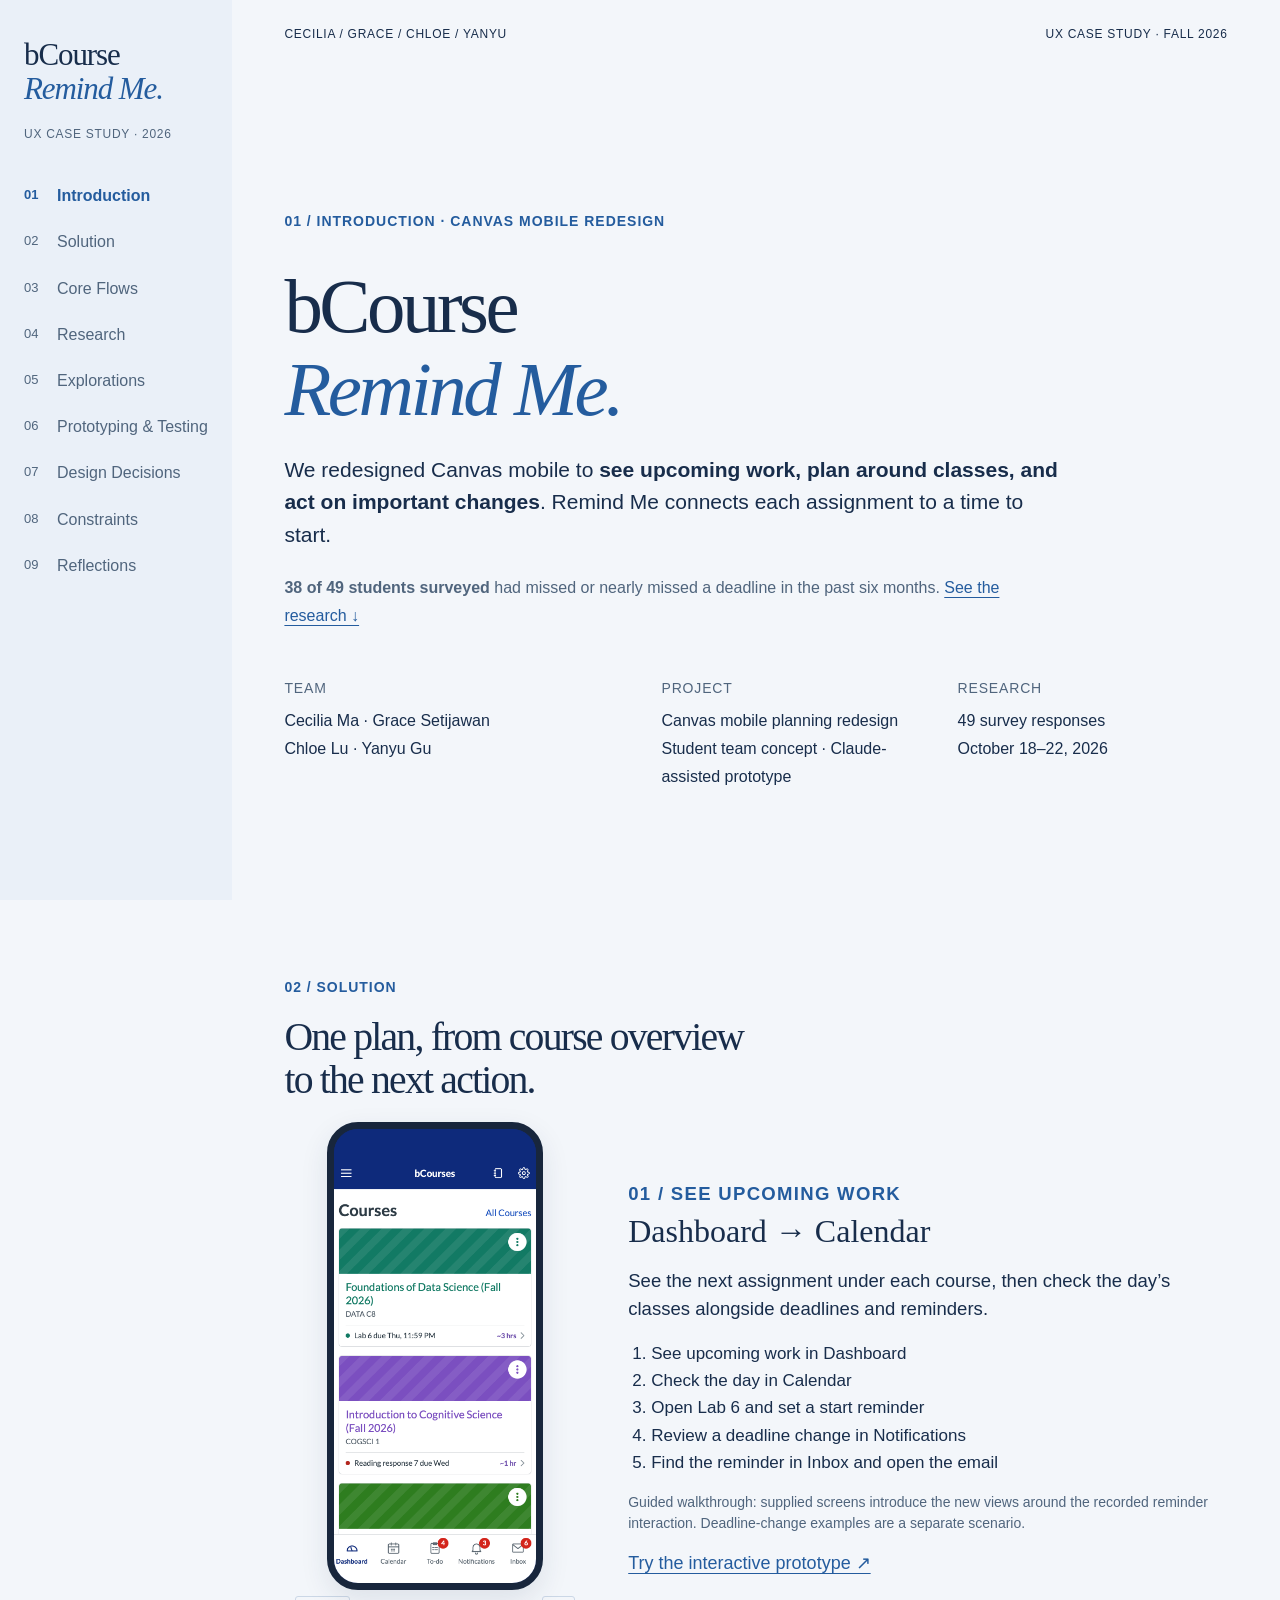
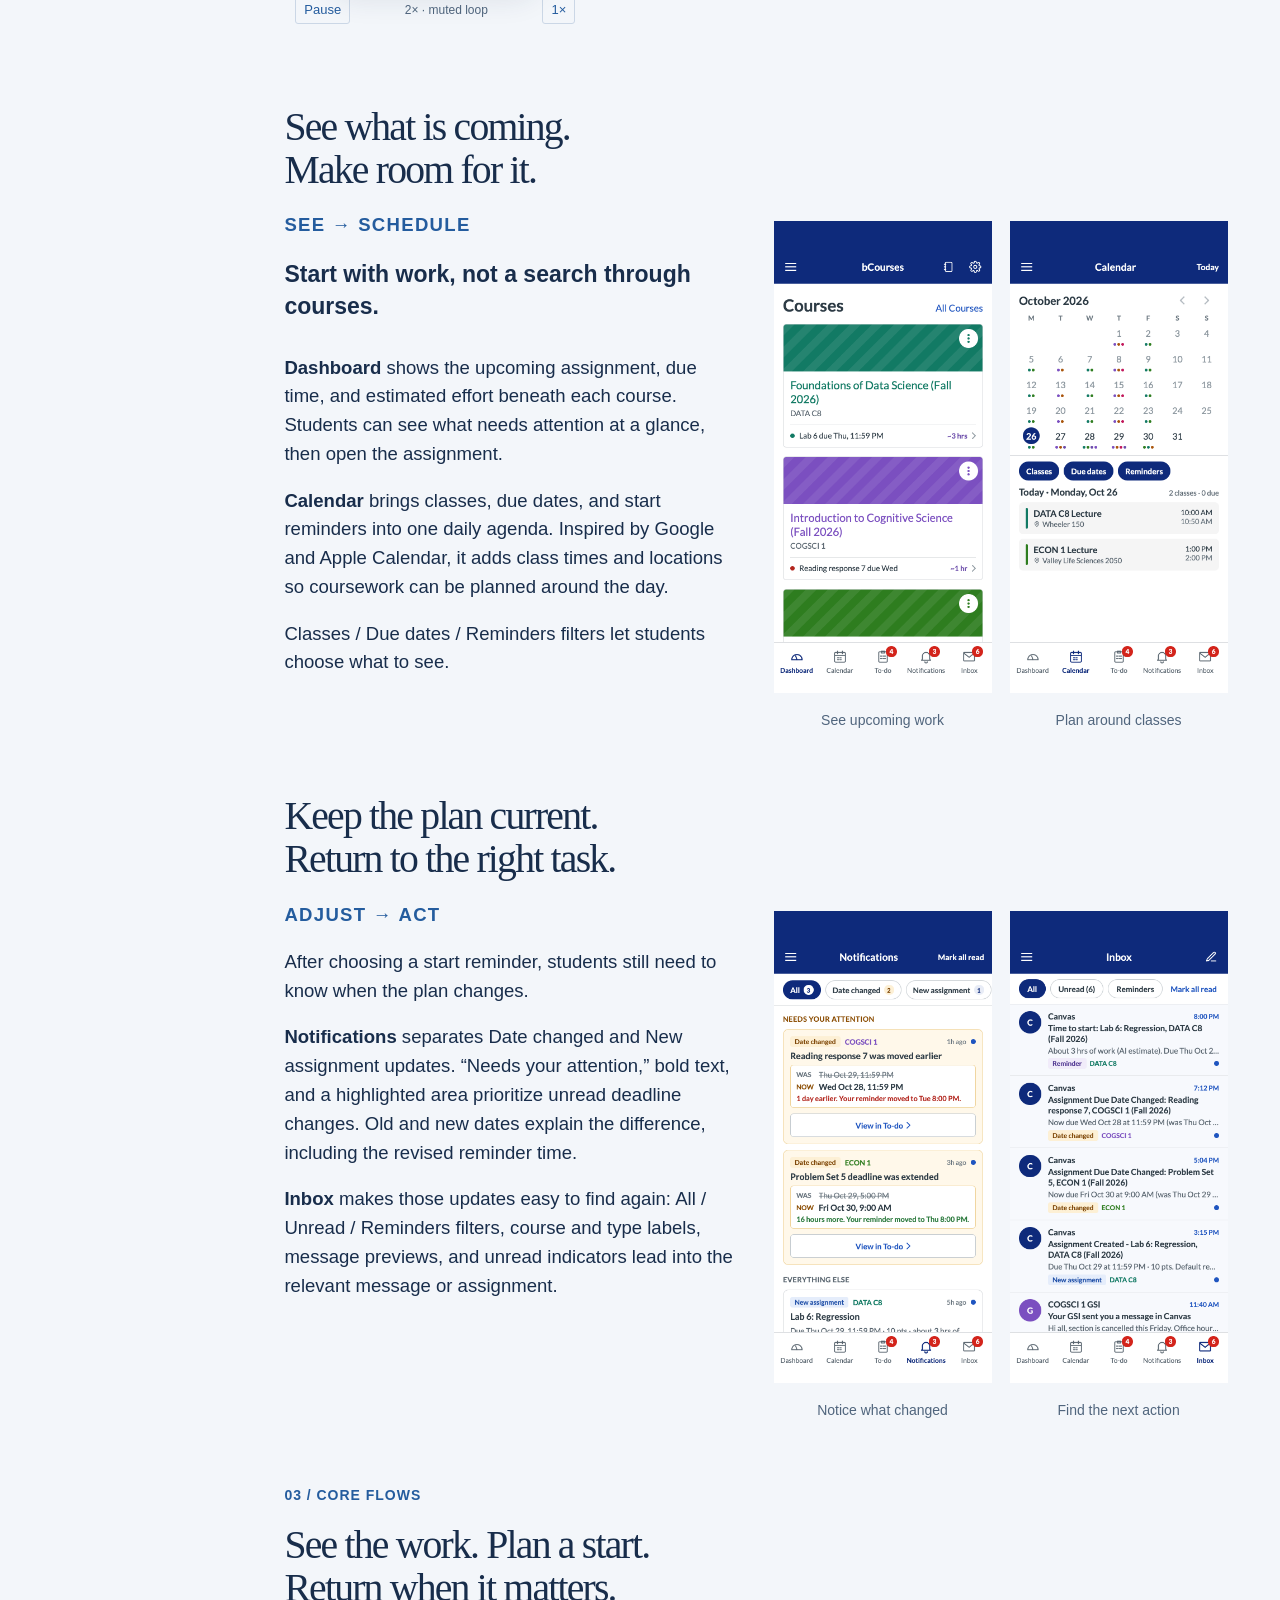
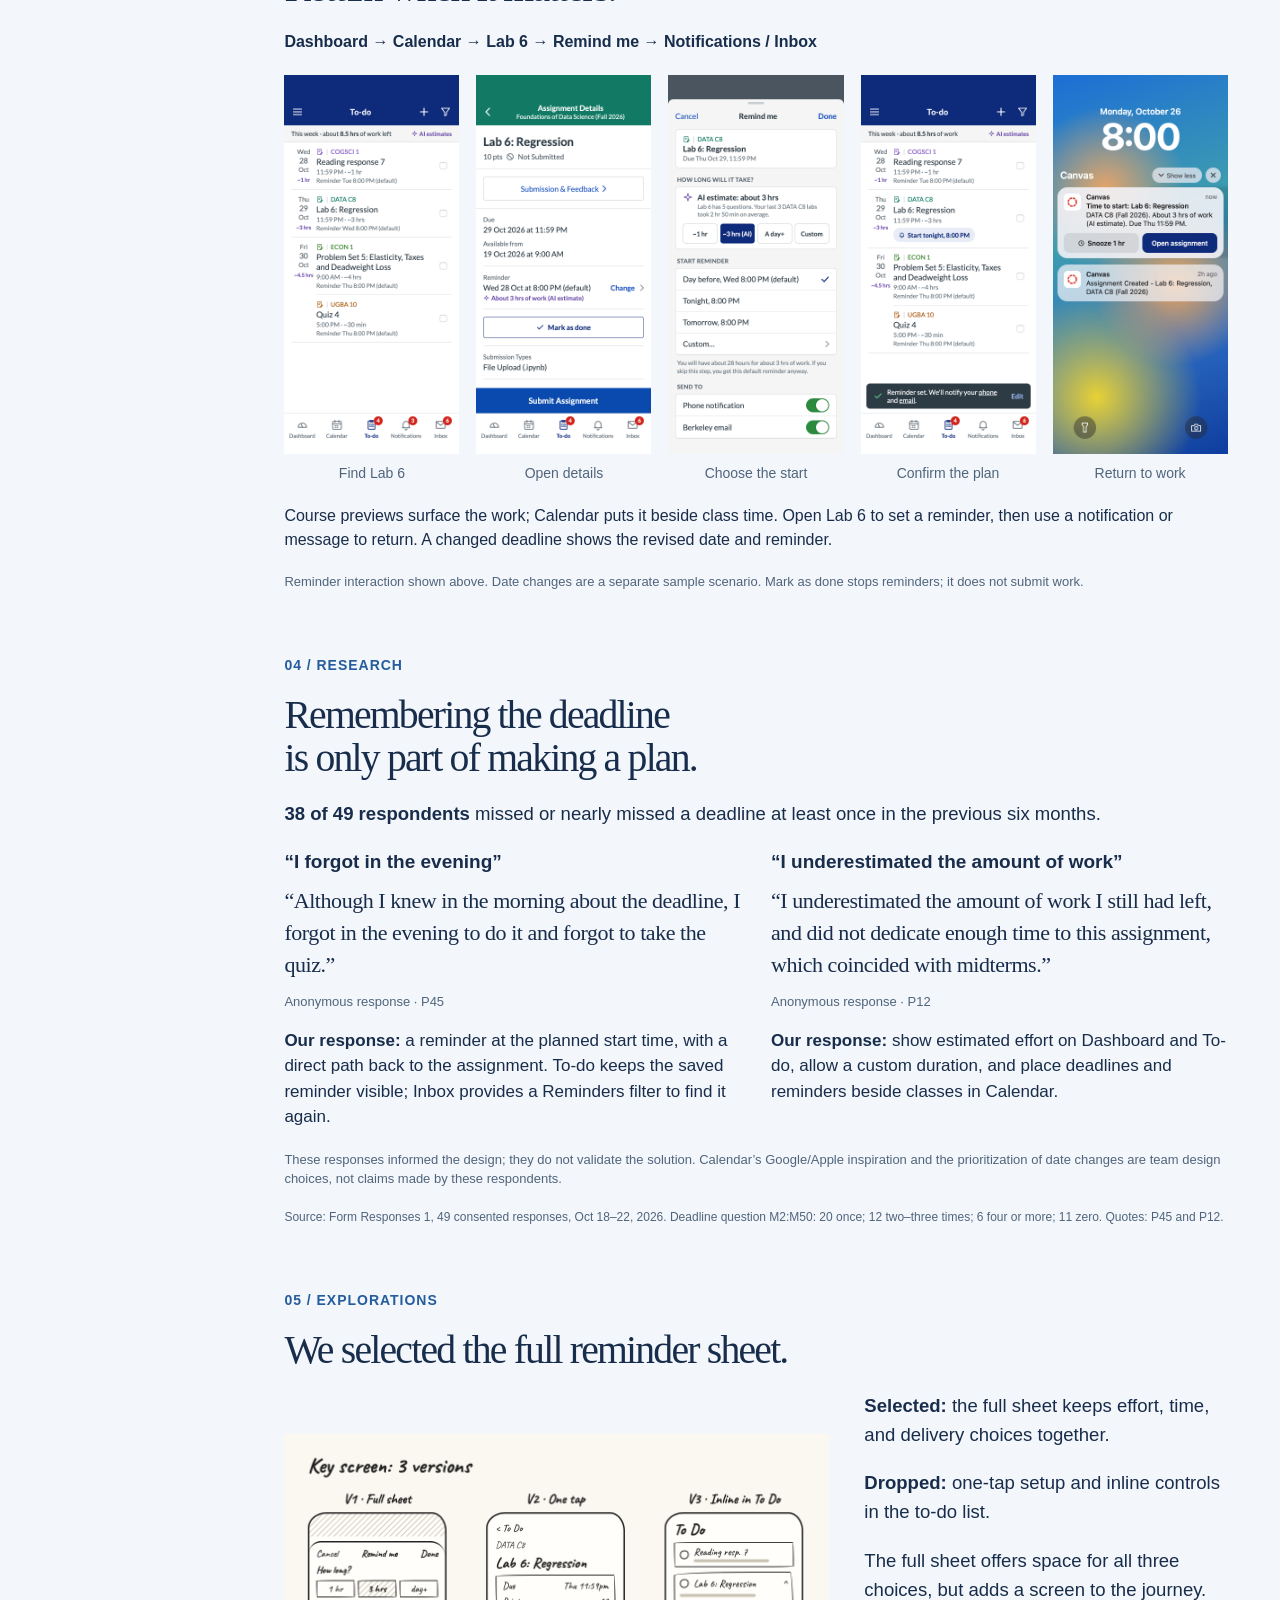
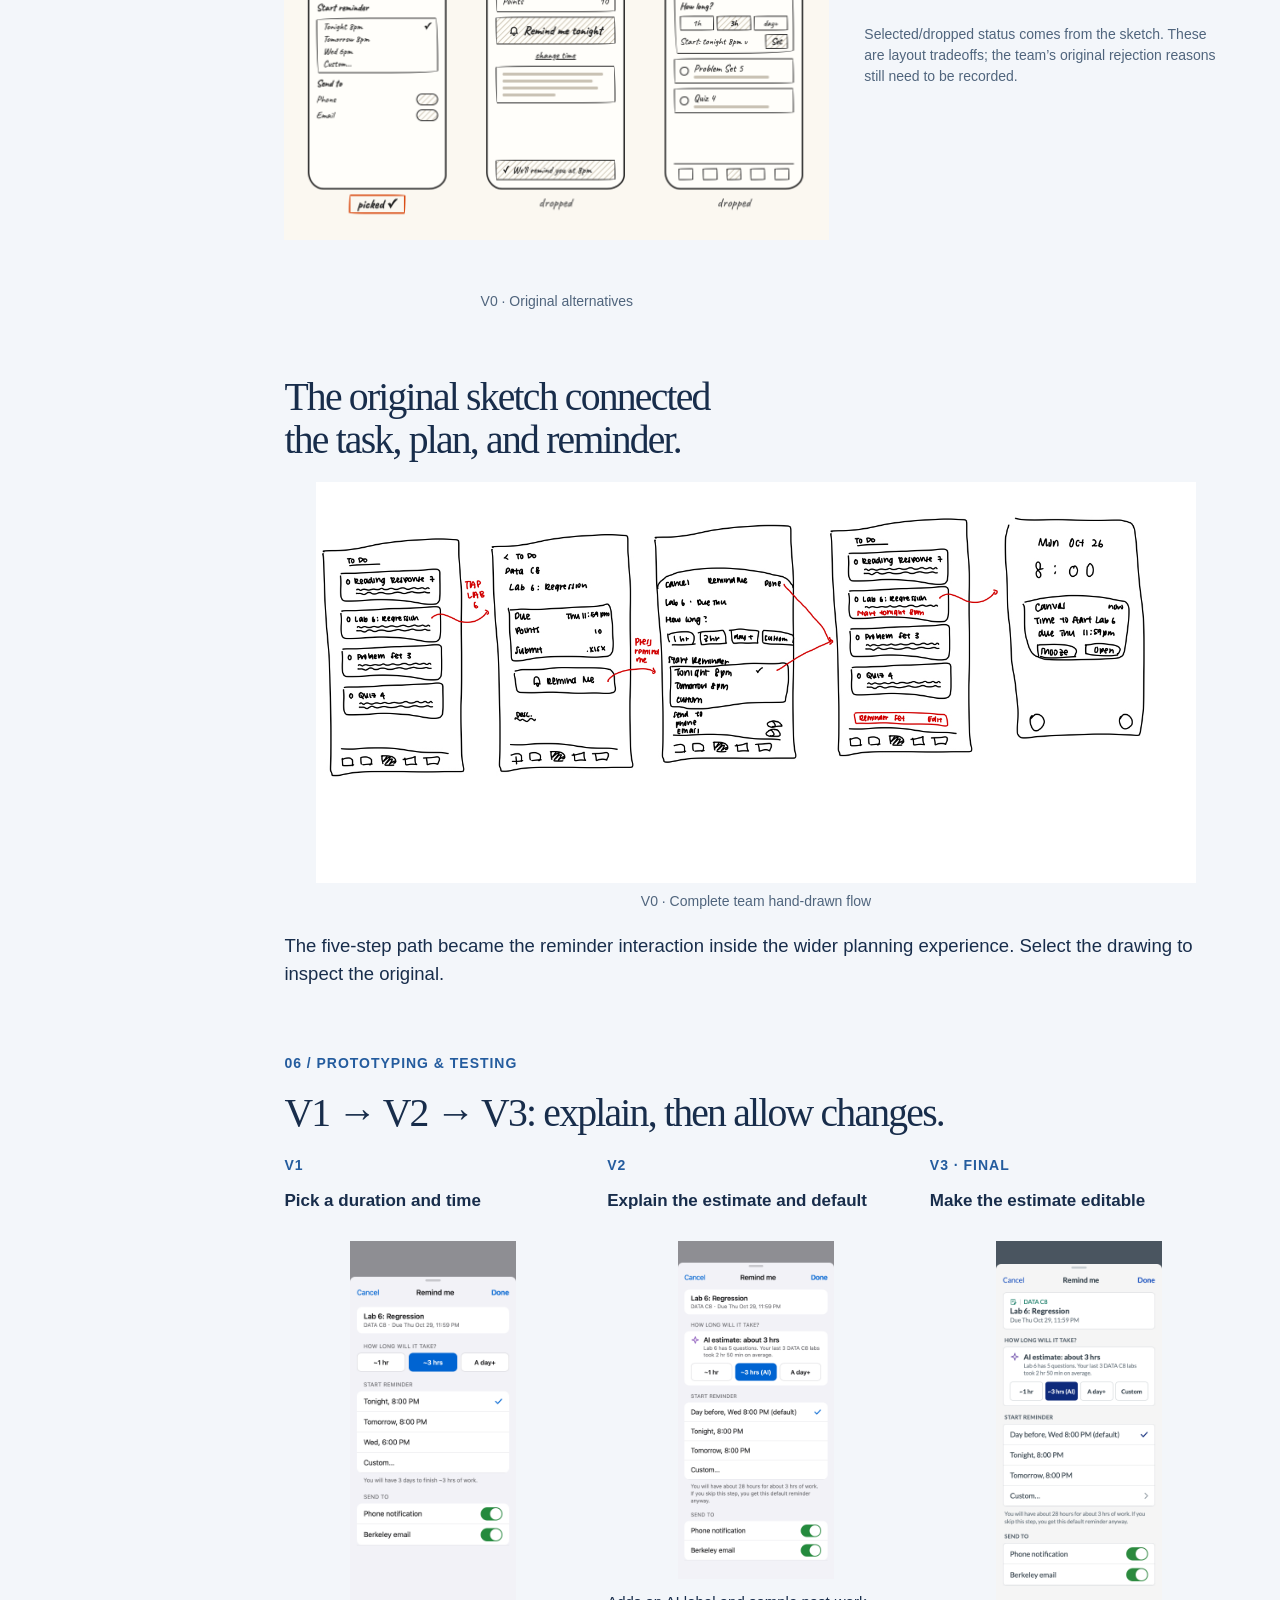
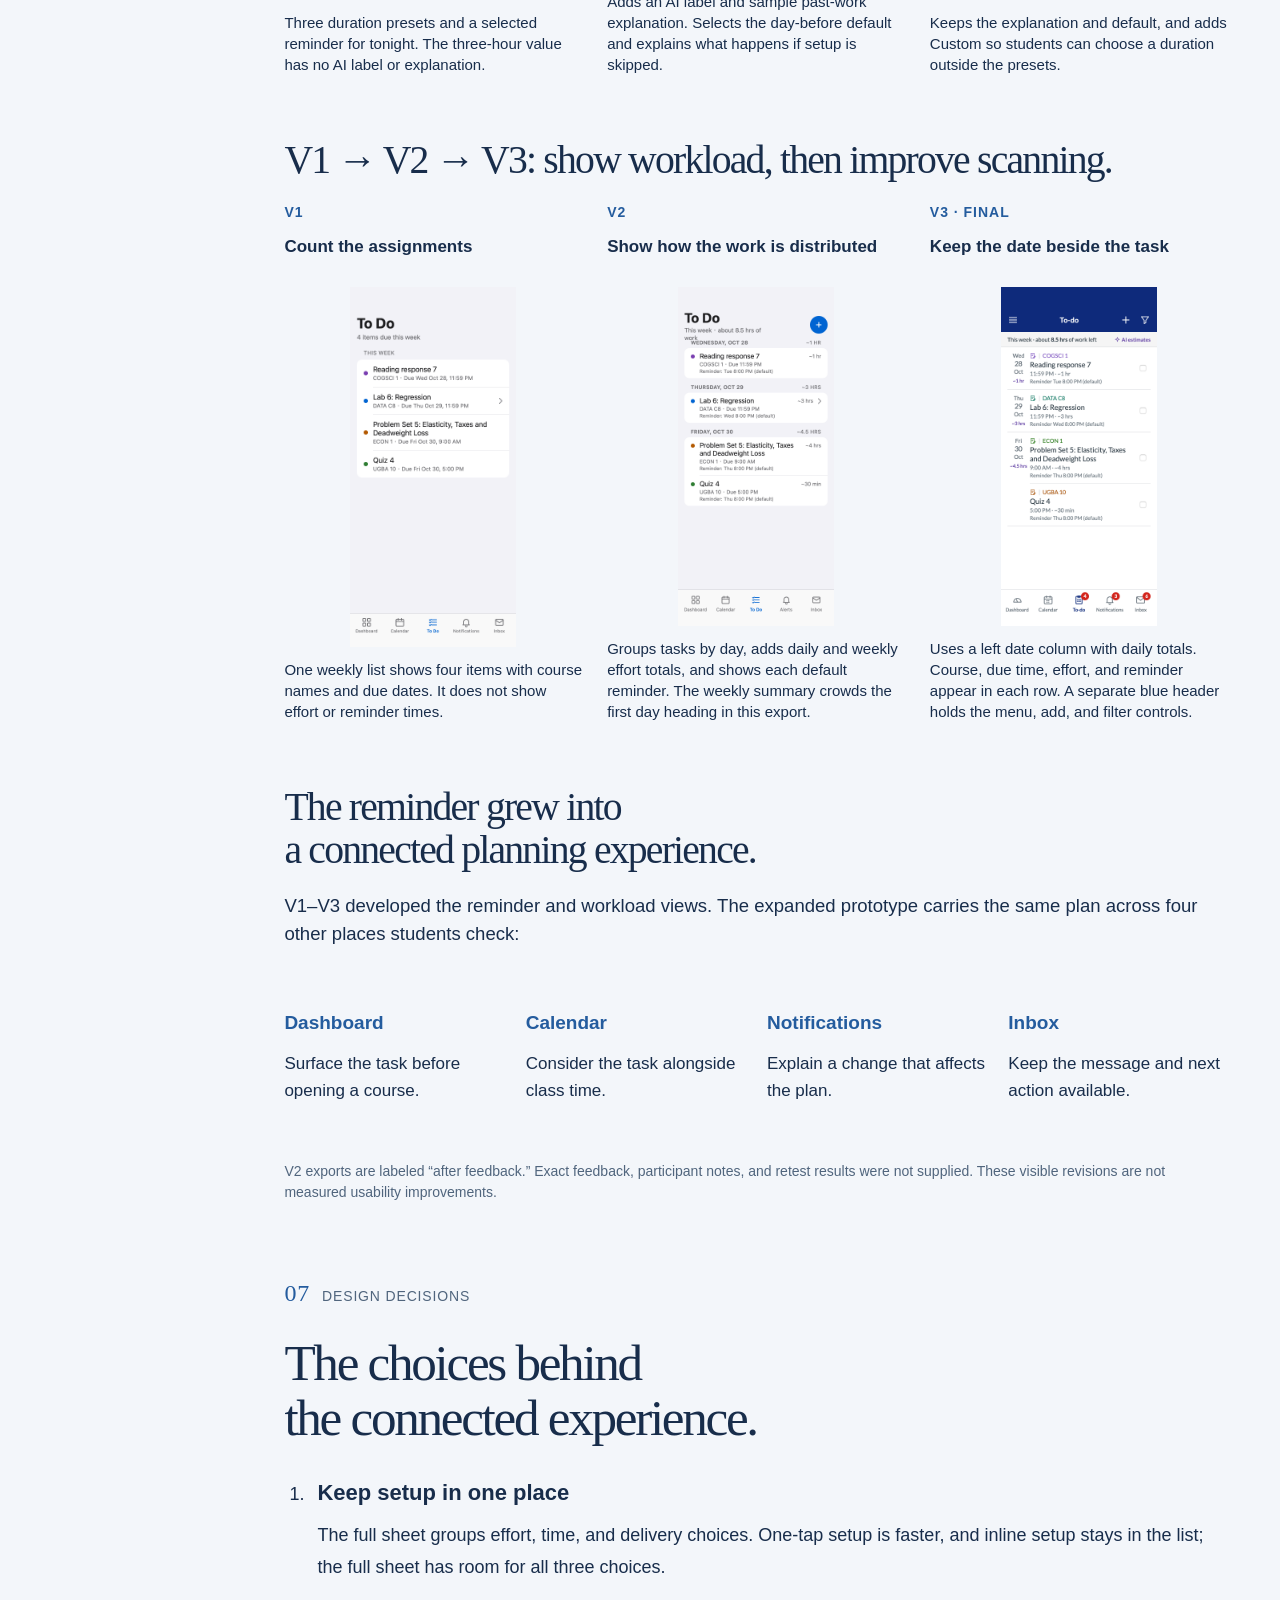
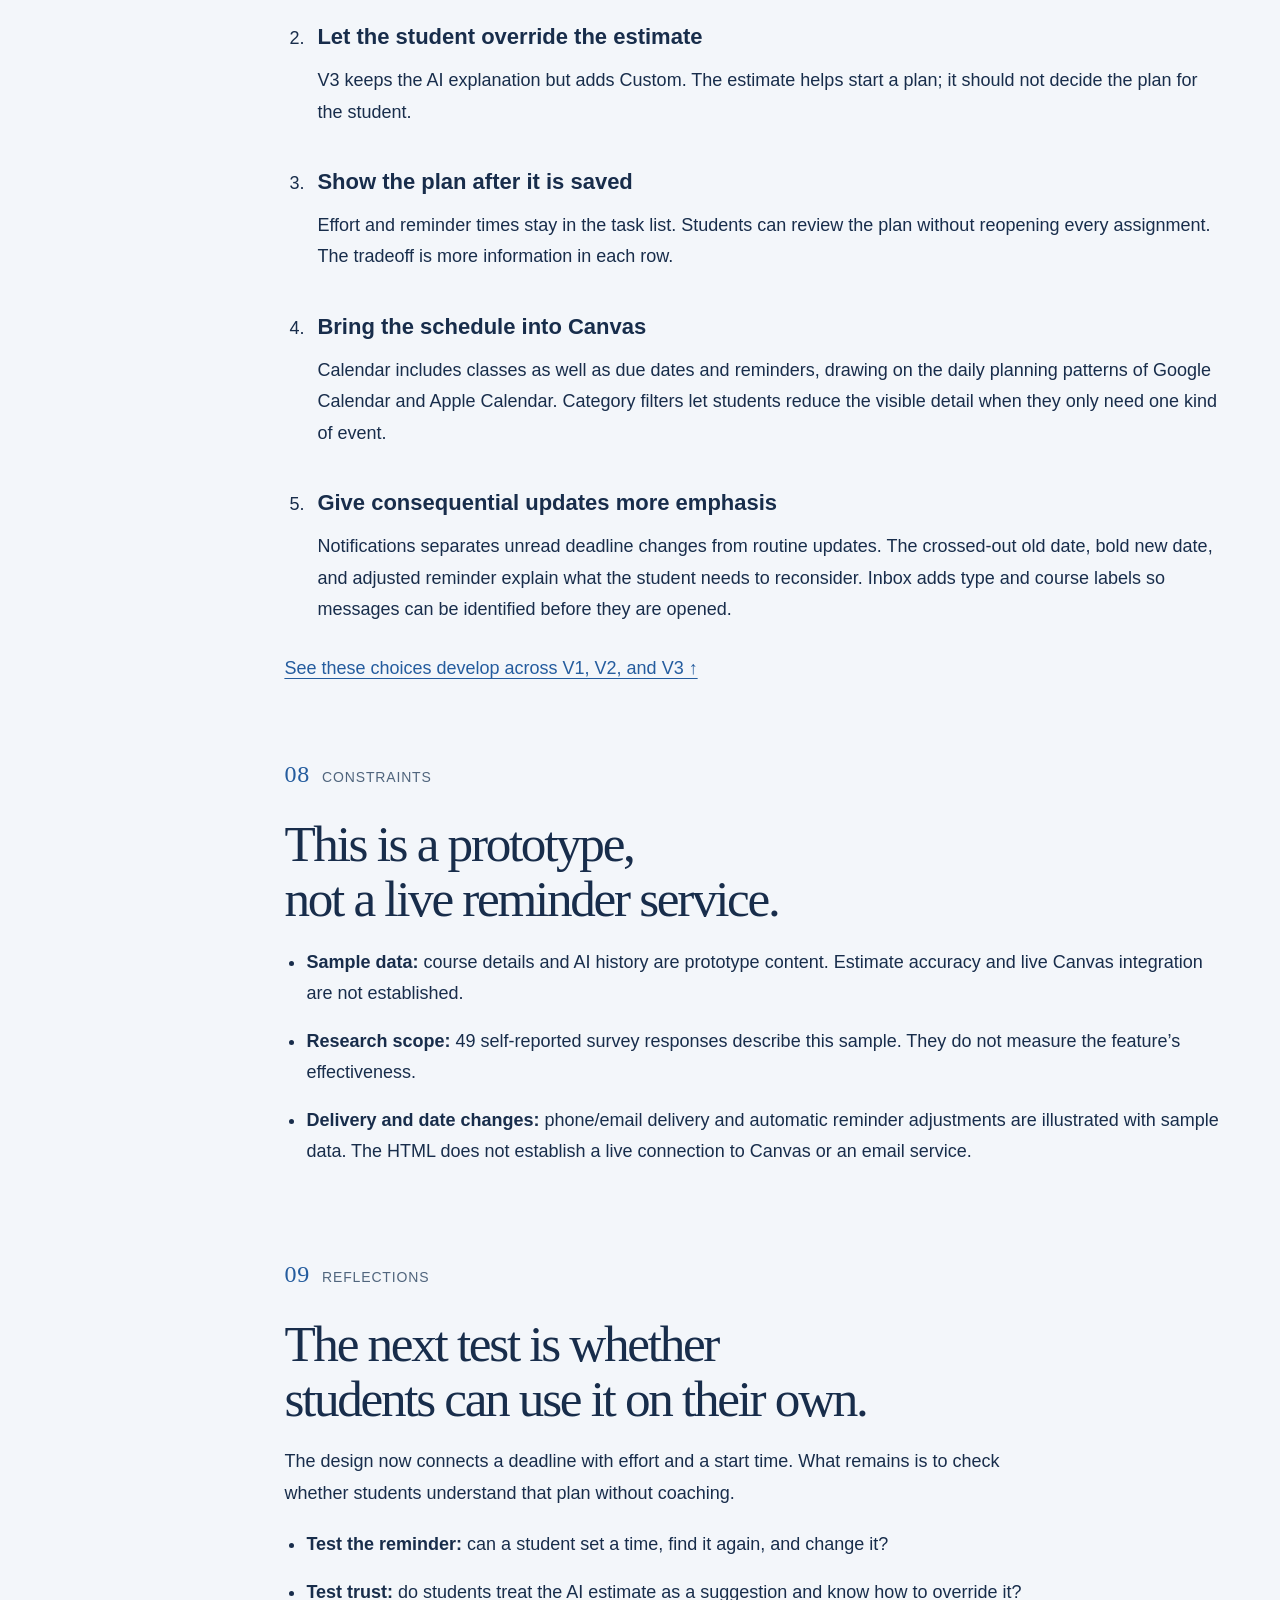
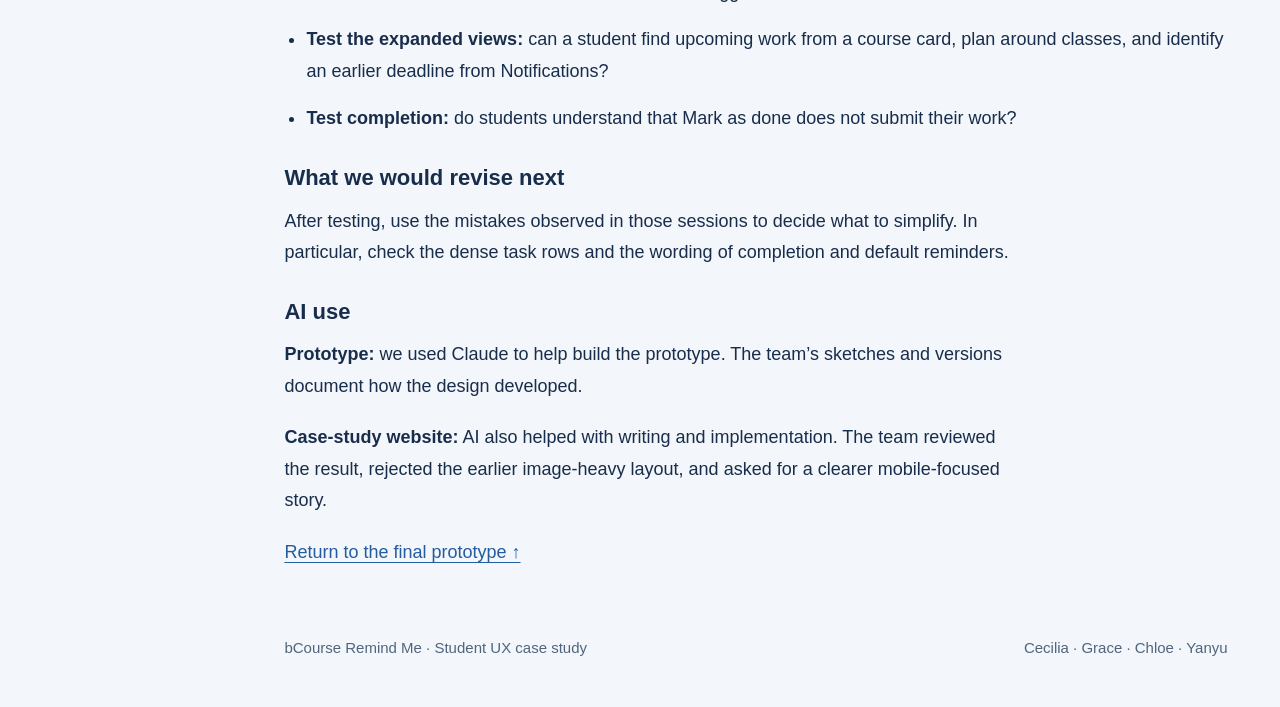
==== commit a3b4cde4: "Add files via upload" ====
--- a/index.html
+++ b/index.html
@@ -1 +1 @@
-<!doctype html><html lang="en"><head><meta charset="utf-8"><meta name="viewport" content="width=device-width,initial-scale=1"><meta name="description" content="bCourse Remind Me: a mobile reminder feature that helps students plan when to start assignments. Research, sketches, and the progression from V1 to V3."><title>bCourse Remind Me — UX Case Study</title><link rel="stylesheet" href="scroll.css?v=5"><script src="site.js?v=scroll2" defer></script></head><body class="scroll-case-study"><a class="skip" href="#introduction">Skip to case study</a><aside class="sidebar"><a class="sidebar-brand" href="#introduction">bCourse<br><em>Remind Me.</em></a><p class="sidebar-caption">UX case study · 2026</p><nav class="contents" aria-label="Case study sections"><a href="#introduction"><span class="nav-number">01</span><span>Introduction</span></a><a href="#solution"><span class="nav-number">02</span><span>Solution</span></a><a href="#flows"><span class="nav-number">03</span><span>Core Flows</span></a><a href="#research"><span class="nav-number">04</span><span>Research</span></a><a href="#explorations"><span class="nav-number">05</span><span>Explorations</span></a><a href="#testing"><span class="nav-number">06</span><span>Prototyping &amp; Testing</span></a><a href="#decisions"><span class="nav-number">07</span><span>Design Decisions</span></a><a href="#constraints"><span class="nav-number">08</span><span>Constraints</span></a><a href="#reflections"><span class="nav-number">09</span><span>Reflections</span></a></nav></aside><header><a href="#introduction">Cecilia / Grace / Chloe / Yanyu</a><span>UX case study · Fall 2026</span></header><main id="deck"><section class="overview" id="introduction"><p class="eyebrow">01 / Introduction · Canvas mobile redesign</p><h1>bCourse<br><em>Remind Me.</em></h1><p class="intro">We redesigned Canvas mobile to <strong>see upcoming work, plan around classes, and act on important changes</strong>. Remind Me connects each assignment to a time to start.</p><p class="overview-evidence"><strong>38 of 49 students surveyed</strong> had missed or nearly missed a deadline in the past six months. <a href="#research">See the research ↓</a></p><dl class="project-facts"><div><dt>Team</dt><dd>Cecilia Ma · Grace Setijawan<br>Chloe Lu · Yanyu Gu</dd></div><div><dt>Project</dt><dd>Canvas mobile planning redesign<br>Student team concept · Claude-assisted prototype</dd></div><div><dt>Research</dt><dd>49 survey responses<br>October 18–22, 2026</dd></div></dl></section><section id="solution" class="chapter" data-label="Solution"><p class="eyebrow">02 / Solution</p><article class="slide "><h2>One plan, from course overview<br>to the next action.</h2><div class="slide-content"><div class="journey-demo"><div class="phone-demo"><div class="phone-frame"><video id="prototype-video" autoplay muted loop playsinline preload="auto" poster="dashboard.png" aria-label="Complete project walkthrough"><source src="project-walkthrough.mp4" type="video/mp4"></video></div><div class="player-controls"><button id="play-toggle">Pause</button><span>2× · muted loop</span><button id="speed-toggle">1×</button></div><p id="playback-status" aria-live="polite"></p></div><div><p class="eyebrow" id="demo-stage">01 / See upcoming work</p><h3 id="demo-title">Dashboard → Calendar</h3><p id="demo-description">See the next assignment under each course, then check the day’s classes alongside deadlines and reminders.</p><ol class="journey-list"><li>See upcoming work in Dashboard</li><li>Check the day in Calendar</li><li>Open Lab 6 and set a start reminder</li><li>Review a deadline change in Notifications</li><li>Find the reminder in Inbox and open the email</li></ol><p class="small">Guided walkthrough: supplied screens introduce the new views around the recorded reminder interaction. Deadline-change examples are a separate scenario.</p><a href="latest-prototype.html" target="_blank" rel="noopener">Try the interactive prototype ↗</a></div></div></div></article><article class="slide "><h2>See what is coming.<br>Make room for it.</h2><div class="slide-content"><div class="split"><div><p class="eyebrow">See → Schedule</p><h3>Start with work, not a search through courses.</h3><p><strong>Dashboard</strong> shows the upcoming assignment, due time, and estimated effort beneath each course. Students can see what needs attention at a glance, then open the assignment.</p><p><strong>Calendar</strong> brings classes, due dates, and start reminders into one daily agenda. Inspired by Google and Apple Calendar, it adds class times and locations so coursework can be planned around the day.</p><p>Classes / Due dates / Reminders filters let students choose what to see.</p></div><div class="screen-pair"><figure><a href="dashboard.png" target="_blank" rel="noopener"><img src="dashboard.png" alt="See upcoming work"></a><figcaption>See upcoming work</figcaption></figure><figure><a href="calendar.png" target="_blank" rel="noopener"><img src="calendar.png" alt="Plan around classes"></a><figcaption>Plan around classes</figcaption></figure></div></div></div></article><article class="slide "><h2>Keep the plan current.<br>Return to the right task.</h2><div class="slide-content"><div class="split"><div><p class="eyebrow">Adjust → Act</p><p>After choosing a start reminder, students still need to know when the plan changes.</p><p><strong>Notifications</strong> separates Date changed and New assignment updates. “Needs your attention,” bold text, and a highlighted area prioritize unread deadline changes. Old and new dates explain the difference, including the revised reminder time.</p><p><strong>Inbox</strong> makes those updates easy to find again: All / Unread / Reminders filters, course and type labels, message previews, and unread indicators lead into the relevant message or assignment.</p></div><div class="screen-pair"><figure><a href="notifications-labels.png" target="_blank" rel="noopener"><img src="notifications-labels.png" alt="Notice what changed"></a><figcaption>Notice what changed</figcaption></figure><figure><a href="inbox.png" target="_blank" rel="noopener"><img src="inbox.png" alt="Find the next action"></a><figcaption>Find the next action</figcaption></figure></div></div></div></article></section><section id="flows" class="chapter" data-label="Core Flows"><p class="eyebrow">03 / Core Flows</p><article class="slide core-single"><h2>See the work. Plan a start.<br>Return when it matters.</h2><div class="slide-content"><p class="core-route"><strong>Dashboard → Calendar → Lab 6 → Remind me → Notifications / Inbox</strong></p><div class="five-screens"><figure><a href="to-do.png" target="_blank" rel="noopener"><img src="to-do.png" alt="Find Lab 6"></a><figcaption>Find Lab 6</figcaption></figure><figure><a href="assignment.png" target="_blank" rel="noopener"><img src="assignment.png" alt="Open details"></a><figcaption>Open details</figcaption></figure><figure><a href="remind-me.png" target="_blank" rel="noopener"><img src="remind-me.png" alt="Choose the start"></a><figcaption>Choose the start</figcaption></figure><figure><a href="reminder-set.png" target="_blank" rel="noopener"><img src="reminder-set.png" alt="Confirm the plan"></a><figcaption>Confirm the plan</figcaption></figure><figure><a href="notification.png" target="_blank" rel="noopener"><img src="notification.png" alt="Return to work"></a><figcaption>Return to work</figcaption></figure></div><p>Course previews surface the work; Calendar puts it beside class time. Open Lab 6 to set a reminder, then use a notification or message to return. A changed deadline shows the revised date and reminder.</p><p class="small">Reminder interaction shown above. Date changes are a separate sample scenario. Mark as done stops reminders; it does not submit work.</p></div></article></section><section id="research" class="chapter" data-label="Research"><p class="eyebrow">04 / Research</p><article class="slide research-single"><h2>Remembering the deadline<br>is only part of making a plan.</h2><div class="slide-content"><p><strong>38 of 49 respondents</strong> missed or nearly missed a deadline at least once in the previous six months.</p><div class="evidence-grid"><div><h3>“I forgot in the evening”</h3><blockquote>“Although I knew in the morning about the deadline, I forgot in the evening to do it and forgot to take the quiz.”<cite>Anonymous response · P45</cite></blockquote><p><strong>Our response:</strong> a reminder at the planned start time, with a direct path back to the assignment. To-do keeps the saved reminder visible; Inbox provides a Reminders filter to find it again.</p></div><div><h3>“I underestimated the amount of work”</h3><blockquote>“I underestimated the amount of work I still had left, and did not dedicate enough time to this assignment, which coincided with midterms.”<cite>Anonymous response · P12</cite></blockquote><p><strong>Our response:</strong> show estimated effort on Dashboard and To-do, allow a custom duration, and place deadlines and reminders beside classes in Calendar.</p></div></div><p class="small">These responses informed the design; they do not validate the solution. Calendar’s Google/Apple inspiration and the prioritization of date changes are team design choices, not claims made by these respondents.</p><p class="source-line">Source: Form Responses 1, 49 consented responses, Oct 18–22, 2026. Deadline question M2:M50: 20 once; 12 two–three times; 6 four or more; 11 zero. Quotes: P45 and P12.</p></div></article></section><section id="explorations" class="chapter" data-label="Explorations"><p class="eyebrow">05 / Explorations</p><article class="slide "><h2>We selected the full reminder sheet.</h2><div class="slide-content"><div class="artifact-split"><figure><a href="v0-alternatives.png" target="_blank" rel="noopener"><img src="v0-alternatives.png" alt="V0 · Original alternatives"></a><figcaption>V0 · Original alternatives</figcaption></figure><div><p><strong>Selected:</strong> the full sheet keeps effort, time, and delivery choices together.</p><p><strong>Dropped:</strong> one-tap setup and inline controls in the to-do list.</p><p>The full sheet offers space for all three choices, but adds a screen to the journey.</p><p class="small">Selected/dropped status comes from the sketch. These are layout tradeoffs; the team’s original rejection reasons still need to be recorded.</p></div></div></div></article><article class="slide sketch-slide"><h2>The original sketch connected<br>the task, plan, and reminder.</h2><div class="slide-content"><figure><a href="team-handdrawn-flow.png" target="_blank" rel="noopener"><img src="team-handdrawn-flow.png" alt="V0 · Complete team hand-drawn flow"></a><figcaption>V0 · Complete team hand-drawn flow</figcaption></figure><p>The five-step path became the reminder interaction inside the wider planning experience. Select the drawing to inspect the original.</p></div></article></section><section id="testing" class="chapter" data-label="Prototyping & Testing"><p class="eyebrow">06 / Prototyping & Testing</p><article class="slide comparison-slide"><h2>V1 → V2 → V3: explain, then allow changes.</h2><div class="slide-content"><div class="version-triptych"><article class="version-stage"><p class="version-label">V1</p><h4>Pick a duration and time</h4><figure class=""><a href="v1-reminder.png" target="_blank" rel="noopener"><img src="v1-reminder.png" alt="V1: Pick a duration and time" loading="lazy" width="780" height="1688"></a><figcaption>V1 · Click to enlarge</figcaption></figure><p>Three duration presets and a selected reminder for tonight. The three-hour value has no AI label or explanation.</p></article><article class="version-stage"><p class="version-label">V2</p><h4>Explain the estimate and default</h4><figure class=""><a href="v2-reminder.png" target="_blank" rel="noopener"><img src="v2-reminder.png" alt="V2: Explain the estimate and default" loading="lazy" width="780" height="1688"></a><figcaption>V2 · Click to enlarge</figcaption></figure><p>Adds an AI label and sample past-work explanation. Selects the day-before default and explains what happens if setup is skipped.</p></article><article class="version-stage"><p class="version-label">V3 · Final</p><h4>Make the estimate editable</h4><figure class=""><a href="remind-me.png" target="_blank" rel="noopener"><img src="remind-me.png" alt="V3 · Final: Make the estimate editable" loading="lazy" width="780" height="1688"></a><figcaption>V3 · Final · Click to enlarge</figcaption></figure><p>Keeps the explanation and default, and adds Custom so students can choose a duration outside the presets.</p></article></div></div></article><article class="slide comparison-slide"><h2>V1 → V2 → V3: show workload, then improve scanning.</h2><div class="slide-content"><div class="version-triptych"><article class="version-stage"><p class="version-label">V1</p><h4>Count the assignments</h4><figure class=""><a href="v1-todo.png" target="_blank" rel="noopener"><img src="v1-todo.png" alt="V1: Count the assignments" loading="lazy" width="780" height="1688"></a><figcaption>V1 · Click to enlarge</figcaption></figure><p>One weekly list shows four items with course names and due dates. It does not show effort or reminder times.</p></article><article class="version-stage"><p class="version-label">V2</p><h4>Show how the work is distributed</h4><figure class=""><a href="v2-todo.png" target="_blank" rel="noopener"><img src="v2-todo.png" alt="V2: Show how the work is distributed" loading="lazy" width="780" height="1688"></a><figcaption>V2 · Click to enlarge</figcaption></figure><p>Groups tasks by day, adds daily and weekly effort totals, and shows each default reminder. The weekly summary crowds the first day heading in this export.</p></article><article class="version-stage"><p class="version-label">V3 · Final</p><h4>Keep the date beside the task</h4><figure class=""><a href="to-do.png" target="_blank" rel="noopener"><img src="to-do.png" alt="V3 · Final: Keep the date beside the task" loading="lazy" width="780" height="1688"></a><figcaption>V3 · Final · Click to enlarge</figcaption></figure><p>Uses a left date column with daily totals. Course, due time, effort, and reminder appear in each row. A separate blue header holds the menu, add, and filter controls.</p></article></div></div></article><article class="slide "><h2>The reminder grew into<br>a connected planning experience.</h2><div class="slide-content"><p>V1–V3 developed the reminder and workload views. The expanded prototype carries the same plan across four other places students check:</p><div class="flow-line"><div><b>Dashboard</b><p>Surface the task before opening a course.</p></div><div><b>Calendar</b><p>Consider the task alongside class time.</p></div><div><b>Notifications</b><p>Explain a change that affects the plan.</p></div><div><b>Inbox</b><p>Keep the message and next action available.</p></div></div><p class="small">V2 exports are labeled “after feedback.” Exact feedback, participant notes, and retest results were not supplied. These visible revisions are not measured usability improvements.</p></div></article></section><section class="section" id="decisions"><div class="section-label"><b>07</b>Design Decisions</div><div class="body"><h2>The choices behind<br>the connected experience.</h2><ol class="decision-list"><li><h3>Keep setup in one place</h3><p>The full sheet groups effort, time, and delivery choices. One-tap setup is faster, and inline setup stays in the list; the full sheet has room for all three choices.</p></li><li><h3>Let the student override the estimate</h3><p>V3 keeps the AI explanation but adds Custom. The estimate helps start a plan; it should not decide the plan for the student.</p></li><li><h3>Show the plan after it is saved</h3><p>Effort and reminder times stay in the task list. Students can review the plan without reopening every assignment. The tradeoff is more information in each row.</p></li><li><h3>Bring the schedule into Canvas</h3><p>Calendar includes classes as well as due dates and reminders, drawing on the daily planning patterns of Google Calendar and Apple Calendar. Category filters let students reduce the visible detail when they only need one kind of event.</p></li><li><h3>Give consequential updates more emphasis</h3><p>Notifications separates unread deadline changes from routine updates. The crossed-out old date, bold new date, and adjusted reminder explain what the student needs to reconsider. Inbox adds type and course labels so messages can be identified before they are opened.</p></li></ol><p><a href="#testing">See these choices develop across V1, V2, and V3 ↑</a></p></div></section><section class="section" id="constraints"><div class="section-label"><b>08</b>Constraints</div><div class="body"><h2>This is a prototype,<br>not a live reminder service.</h2><ul class="plain-list"><li><strong>Sample data:</strong> course details and AI history are prototype content. Estimate accuracy and live Canvas integration are not established.</li><li><strong>Research scope:</strong> 49 self-reported survey responses describe this sample. They do not measure the feature’s effectiveness.</li><li><strong>Delivery and date changes:</strong> phone/email delivery and automatic reminder adjustments are illustrated with sample data. The HTML does not establish a live connection to Canvas or an email service.</li><li><strong>Process gaps:</strong> exact feedback, retest results, individual roles and total project duration still need the team’s confirmation. Claude was used to help build the prototype.</li></ul></div></section><section class="section" id="reflections"><div class="section-label"><b>09</b>Reflections</div><div class="body"><h2>The next test is whether<br>students can use it on their own.</h2><p>The design now connects a deadline with effort and a start time. What remains is to check whether students understand that plan without coaching.</p><ul class="plain-list"><li><strong>Test the reminder:</strong> can a student set a time, find it again, and change it?</li><li><strong>Test trust:</strong> do students treat the AI estimate as a suggestion and know how to override it?</li><li><strong>Test the expanded views:</strong> can a student find upcoming work from a course card, plan around classes, and identify an earlier deadline from Notifications?</li><li><strong>Test completion:</strong> do students understand that Mark as done does not submit their work?</li></ul><h3>What we would revise next</h3><p>After testing, use the mistakes observed in those sessions to decide what to simplify. In particular, check the dense task rows and the wording of completion and default reminders.</p><h3>AI use</h3><p><strong>Prototype:</strong> we used Claude to help build the prototype. The team’s sketches and versions document how the design developed.</p><p><strong>Case-study website:</strong> AI also helped with writing and implementation. The team reviewed the result, rejected the earlier image-heavy layout, and asked for a clearer mobile-focused story.</p><a href="#solution">Return to the final prototype ↑</a></div></section></main><footer><span>bCourse Remind Me · Student UX case study</span><span>Cecilia · Grace · Chloe · Yanyu</span></footer></body></html>+<!doctype html><html lang="en"><head><meta charset="utf-8"><meta name="viewport" content="width=device-width,initial-scale=1"><meta name="description" content="bCourse Remind Me: a mobile reminder feature that helps students plan when to start assignments. Research, sketches, and the progression from V1 to V3."><title>bCourse Remind Me — UX Case Study</title><link rel="stylesheet" href="scroll.css?v=5"><script src="site.js?v=scroll2" defer></script></head><body class="scroll-case-study"><a class="skip" href="#introduction">Skip to case study</a><aside class="sidebar"><a class="sidebar-brand" href="#introduction">bCourse<br><em>Remind Me.</em></a><p class="sidebar-caption">UX case study · 2026</p><nav class="contents" aria-label="Case study sections"><a href="#introduction"><span class="nav-number">01</span><span>Introduction</span></a><a href="#solution"><span class="nav-number">02</span><span>Solution</span></a><a href="#flows"><span class="nav-number">03</span><span>Core Flows</span></a><a href="#research"><span class="nav-number">04</span><span>Research</span></a><a href="#explorations"><span class="nav-number">05</span><span>Explorations</span></a><a href="#testing"><span class="nav-number">06</span><span>Prototyping &amp; Testing</span></a><a href="#decisions"><span class="nav-number">07</span><span>Design Decisions</span></a><a href="#constraints"><span class="nav-number">08</span><span>Constraints</span></a><a href="#reflections"><span class="nav-number">09</span><span>Reflections</span></a></nav></aside><header><a href="#introduction">Cecilia / Grace / Chloe / Yanyu</a><span>UX case study · Fall 2026</span></header><main id="deck"><section class="overview" id="introduction"><p class="eyebrow">01 / Introduction · Canvas mobile redesign</p><h1>bCourse<br><em>Remind Me.</em></h1><p class="intro">We redesigned Canvas mobile to <strong>see upcoming work, plan around classes, and act on important changes</strong>. Remind Me connects each assignment to a time to start.</p><p class="overview-evidence"><strong>38 of 49 students surveyed</strong> had missed or nearly missed a deadline in the past six months. <a href="#research">See the research ↓</a></p><dl class="project-facts"><div><dt>Team</dt><dd>Cecilia Ma · Grace Setijawan<br>Chloe Lu · Yanyu Gu</dd></div><div><dt>Project</dt><dd>Canvas mobile planning redesign<br>Student team concept · Claude-assisted prototype</dd></div><div><dt>Research</dt><dd>49 survey responses<br>October 18–22, 2026</dd></div></dl></section><section id="solution" class="chapter" data-label="Solution"><p class="eyebrow">02 / Solution</p><article class="slide "><h2>One plan, from course overview<br>to the next action.</h2><div class="slide-content"><div class="journey-demo"><div class="phone-demo"><div class="phone-frame"><video id="prototype-video" autoplay muted loop playsinline preload="auto" poster="dashboard.png" aria-label="Complete project walkthrough"><source src="project-walkthrough.mp4" type="video/mp4"></video></div><div class="player-controls"><button id="play-toggle">Pause</button><span>2× · muted loop</span><button id="speed-toggle">1×</button></div><p id="playback-status" aria-live="polite"></p></div><div><p class="eyebrow" id="demo-stage">01 / See upcoming work</p><h3 id="demo-title">Dashboard → Calendar</h3><p id="demo-description">See the next assignment under each course, then check the day’s classes alongside deadlines and reminders.</p><ol class="journey-list"><li>See upcoming work in Dashboard</li><li>Check the day in Calendar</li><li>Open Lab 6 and set a start reminder</li><li>Review a deadline change in Notifications</li><li>Find the reminder in Inbox and open the email</li></ol><p class="small">Guided walkthrough: supplied screens introduce the new views around the recorded reminder interaction. Deadline-change examples are a separate scenario.</p><a href="latest-prototype.html" target="_blank" rel="noopener">Try the interactive prototype ↗</a></div></div></div></article><article class="slide "><h2>See what is coming.<br>Make room for it.</h2><div class="slide-content"><div class="split"><div><p class="eyebrow">See → Schedule</p><h3>Start with work, not a search through courses.</h3><p><strong>Dashboard</strong> shows the upcoming assignment, due time, and estimated effort beneath each course. Students can see what needs attention at a glance, then open the assignment.</p><p><strong>Calendar</strong> brings classes, due dates, and start reminders into one daily agenda. Inspired by Google and Apple Calendar, it adds class times and locations so coursework can be planned around the day.</p><p>Classes / Due dates / Reminders filters let students choose what to see.</p></div><div class="screen-pair"><figure><a href="dashboard.png" target="_blank" rel="noopener"><img src="dashboard.png" alt="See upcoming work"></a><figcaption>See upcoming work</figcaption></figure><figure><a href="calendar.png" target="_blank" rel="noopener"><img src="calendar.png" alt="Plan around classes"></a><figcaption>Plan around classes</figcaption></figure></div></div></div></article><article class="slide "><h2>Keep the plan current.<br>Return to the right task.</h2><div class="slide-content"><div class="split"><div><p class="eyebrow">Adjust → Act</p><p>After choosing a start reminder, students still need to know when the plan changes.</p><p><strong>Notifications</strong> separates Date changed and New assignment updates. “Needs your attention,” bold text, and a highlighted area prioritize unread deadline changes. Old and new dates explain the difference, including the revised reminder time.</p><p><strong>Inbox</strong> makes those updates easy to find again: All / Unread / Reminders filters, course and type labels, message previews, and unread indicators lead into the relevant message or assignment.</p></div><div class="screen-pair"><figure><a href="notifications-labels.png" target="_blank" rel="noopener"><img src="notifications-labels.png" alt="Notice what changed"></a><figcaption>Notice what changed</figcaption></figure><figure><a href="inbox.png" target="_blank" rel="noopener"><img src="inbox.png" alt="Find the next action"></a><figcaption>Find the next action</figcaption></figure></div></div></div></article></section><section id="flows" class="chapter" data-label="Core Flows"><p class="eyebrow">03 / Core Flows</p><article class="slide core-single"><h2>See the work. Plan a start.<br>Return when it matters.</h2><div class="slide-content"><p class="core-route"><strong>Dashboard → Calendar → Lab 6 → Remind me → Notifications / Inbox</strong></p><div class="five-screens"><figure><a href="to-do.png" target="_blank" rel="noopener"><img src="to-do.png" alt="Find Lab 6"></a><figcaption>Find Lab 6</figcaption></figure><figure><a href="assignment.png" target="_blank" rel="noopener"><img src="assignment.png" alt="Open details"></a><figcaption>Open details</figcaption></figure><figure><a href="remind-me.png" target="_blank" rel="noopener"><img src="remind-me.png" alt="Choose the start"></a><figcaption>Choose the start</figcaption></figure><figure><a href="reminder-set.png" target="_blank" rel="noopener"><img src="reminder-set.png" alt="Confirm the plan"></a><figcaption>Confirm the plan</figcaption></figure><figure><a href="notification.png" target="_blank" rel="noopener"><img src="notification.png" alt="Return to work"></a><figcaption>Return to work</figcaption></figure></div><p>Course previews surface the work; Calendar puts it beside class time. Open Lab 6 to set a reminder, then use a notification or message to return. A changed deadline shows the revised date and reminder.</p><p class="small">Reminder interaction shown above. Date changes are a separate sample scenario. Mark as done stops reminders; it does not submit work.</p></div></article></section><section id="research" class="chapter" data-label="Research"><p class="eyebrow">04 / Research</p><article class="slide research-single"><h2>Remembering the deadline<br>is only part of making a plan.</h2><div class="slide-content"><p><strong>38 of 49 respondents</strong> missed or nearly missed a deadline at least once in the previous six months.</p><div class="evidence-grid"><div><h3>“I forgot in the evening”</h3><blockquote>“Although I knew in the morning about the deadline, I forgot in the evening to do it and forgot to take the quiz.”<cite>Anonymous response · P45</cite></blockquote><p><strong>Our response:</strong> a reminder at the planned start time, with a direct path back to the assignment. To-do keeps the saved reminder visible; Inbox provides a Reminders filter to find it again.</p></div><div><h3>“I underestimated the amount of work”</h3><blockquote>“I underestimated the amount of work I still had left, and did not dedicate enough time to this assignment, which coincided with midterms.”<cite>Anonymous response · P12</cite></blockquote><p><strong>Our response:</strong> show estimated effort on Dashboard and To-do, allow a custom duration, and place deadlines and reminders beside classes in Calendar.</p></div></div><p class="small">These responses informed the design; they do not validate the solution. Calendar’s Google/Apple inspiration and the prioritization of date changes are team design choices, not claims made by these respondents.</p><p class="source-line">Source: Form Responses 1, 49 consented responses, Oct 18–22, 2026. Deadline question M2:M50: 20 once; 12 two–three times; 6 four or more; 11 zero. Quotes: P45 and P12.</p></div></article></section><section id="explorations" class="chapter" data-label="Explorations"><p class="eyebrow">05 / Explorations</p><article class="slide "><h2>We selected the full reminder sheet.</h2><div class="slide-content"><div class="artifact-split"><figure><a href="v0-alternatives.png" target="_blank" rel="noopener"><img src="v0-alternatives.png" alt="V0 · Original alternatives"></a><figcaption>V0 · Original alternatives</figcaption></figure><div><p><strong>Selected:</strong> the full sheet keeps effort, time, and delivery choices together.</p><p><strong>Dropped:</strong> one-tap setup and inline controls in the to-do list.</p><p>The full sheet offers space for all three choices, but adds a screen to the journey.</p><p class="small">Selected/dropped status comes from the sketch. These are layout tradeoffs; the team’s original rejection reasons still need to be recorded.</p></div></div></div></article><article class="slide sketch-slide"><h2>The original sketch connected<br>the task, plan, and reminder.</h2><div class="slide-content"><figure><a href="team-handdrawn-flow.png" target="_blank" rel="noopener"><img src="team-handdrawn-flow.png" alt="V0 · Complete team hand-drawn flow"></a><figcaption>V0 · Complete team hand-drawn flow</figcaption></figure><p>The five-step path became the reminder interaction inside the wider planning experience. Select the drawing to inspect the original.</p></div></article></section><section id="testing" class="chapter" data-label="Prototyping & Testing"><p class="eyebrow">06 / Prototyping & Testing</p><article class="slide comparison-slide"><h2>V1 → V2 → V3: explain, then allow changes.</h2><div class="slide-content"><div class="version-triptych"><article class="version-stage"><p class="version-label">V1</p><h4>Pick a duration and time</h4><figure class=""><a href="v1-reminder.png" target="_blank" rel="noopener"><img src="v1-reminder.png" alt="V1: Pick a duration and time" loading="lazy" width="780" height="1688"></a><figcaption>V1 · Click to enlarge</figcaption></figure><p>Three duration presets and a selected reminder for tonight. The three-hour value has no AI label or explanation.</p></article><article class="version-stage"><p class="version-label">V2</p><h4>Explain the estimate and default</h4><figure class=""><a href="v2-reminder.png" target="_blank" rel="noopener"><img src="v2-reminder.png" alt="V2: Explain the estimate and default" loading="lazy" width="780" height="1688"></a><figcaption>V2 · Click to enlarge</figcaption></figure><p>Adds an AI label and sample past-work explanation. Selects the day-before default and explains what happens if setup is skipped.</p></article><article class="version-stage"><p class="version-label">V3 · Final</p><h4>Make the estimate editable</h4><figure class=""><a href="remind-me.png" target="_blank" rel="noopener"><img src="remind-me.png" alt="V3 · Final: Make the estimate editable" loading="lazy" width="780" height="1688"></a><figcaption>V3 · Final · Click to enlarge</figcaption></figure><p>Keeps the explanation and default, and adds Custom so students can choose a duration outside the presets.</p></article></div></div></article><article class="slide comparison-slide"><h2>V1 → V2 → V3: show workload, then improve scanning.</h2><div class="slide-content"><div class="version-triptych"><article class="version-stage"><p class="version-label">V1</p><h4>Count the assignments</h4><figure class=""><a href="v1-todo.png" target="_blank" rel="noopener"><img src="v1-todo.png" alt="V1: Count the assignments" loading="lazy" width="780" height="1688"></a><figcaption>V1 · Click to enlarge</figcaption></figure><p>One weekly list shows four items with course names and due dates. It does not show effort or reminder times.</p></article><article class="version-stage"><p class="version-label">V2</p><h4>Show how the work is distributed</h4><figure class=""><a href="v2-todo.png" target="_blank" rel="noopener"><img src="v2-todo.png" alt="V2: Show how the work is distributed" loading="lazy" width="780" height="1688"></a><figcaption>V2 · Click to enlarge</figcaption></figure><p>Groups tasks by day, adds daily and weekly effort totals, and shows each default reminder. The weekly summary crowds the first day heading in this export.</p></article><article class="version-stage"><p class="version-label">V3 · Final</p><h4>Keep the date beside the task</h4><figure class=""><a href="to-do.png" target="_blank" rel="noopener"><img src="to-do.png" alt="V3 · Final: Keep the date beside the task" loading="lazy" width="780" height="1688"></a><figcaption>V3 · Final · Click to enlarge</figcaption></figure><p>Uses a left date column with daily totals. Course, due time, effort, and reminder appear in each row. A separate blue header holds the menu, add, and filter controls.</p></article></div></div></article><article class="slide "><h2>The reminder grew into<br>a connected planning experience.</h2><div class="slide-content"><p>V1–V3 developed the reminder and workload views. The expanded prototype carries the same plan across four other places students check:</p><div class="flow-line"><div><b>Dashboard</b><p>Surface the task before opening a course.</p></div><div><b>Calendar</b><p>Consider the task alongside class time.</p></div><div><b>Notifications</b><p>Explain a change that affects the plan.</p></div><div><b>Inbox</b><p>Keep the message and next action available.</p></div></div><p class="small">V2 exports are labeled “after feedback.” Exact feedback, participant notes, and retest results were not supplied. These visible revisions are not measured usability improvements.</p></div></article></section><section class="section" id="decisions"><div class="section-label"><b>07</b>Design Decisions</div><div class="body"><h2>The choices behind<br>the connected experience.</h2><ol class="decision-list"><li><h3>Keep setup in one place</h3><p>The full sheet groups effort, time, and delivery choices. One-tap setup is faster, and inline setup stays in the list; the full sheet has room for all three choices.</p></li><li><h3>Let the student override the estimate</h3><p>V3 keeps the AI explanation but adds Custom. The estimate helps start a plan; it should not decide the plan for the student.</p></li><li><h3>Show the plan after it is saved</h3><p>Effort and reminder times stay in the task list. Students can review the plan without reopening every assignment. The tradeoff is more information in each row.</p></li><li><h3>Bring the schedule into Canvas</h3><p>Calendar includes classes as well as due dates and reminders, drawing on the daily planning patterns of Google Calendar and Apple Calendar. Category filters let students reduce the visible detail when they only need one kind of event.</p></li><li><h3>Give consequential updates more emphasis</h3><p>Notifications separates unread deadline changes from routine updates. The crossed-out old date, bold new date, and adjusted reminder explain what the student needs to reconsider. Inbox adds type and course labels so messages can be identified before they are opened.</p></li></ol><p><a href="#testing">See these choices develop across V1, V2, and V3 ↑</a></p></div></section><section class="section" id="constraints"><div class="section-label"><b>08</b>Constraints</div><div class="body"><h2>This is a prototype,<br>not a live reminder service.</h2><ul class="plain-list"><li><strong>Sample data:</strong> course details and AI history are prototype content. Estimate accuracy and live Canvas integration are not established.</li><li><strong>Research scope:</strong> 49 self-reported survey responses describe this sample. They do not measure the feature’s effectiveness.</li><li><strong>Delivery and date changes:</strong> phone/email delivery and automatic reminder adjustments are illustrated with sample data. The HTML does not establish a live connection to Canvas or an email service.</li></ul></div></section><section class="section" id="reflections"><div class="section-label"><b>09</b>Reflections</div><div class="body"><h2>The next test is whether<br>students can use it on their own.</h2><p>The design now connects a deadline with effort and a start time. What remains is to check whether students understand that plan without coaching.</p><ul class="plain-list"><li><strong>Test the reminder:</strong> can a student set a time, find it again, and change it?</li><li><strong>Test trust:</strong> do students treat the AI estimate as a suggestion and know how to override it?</li><li><strong>Test the expanded views:</strong> can a student find upcoming work from a course card, plan around classes, and identify an earlier deadline from Notifications?</li><li><strong>Test completion:</strong> do students understand that Mark as done does not submit their work?</li></ul><h3>What we would revise next</h3><p>After testing, use the mistakes observed in those sessions to decide what to simplify. In particular, check the dense task rows and the wording of completion and default reminders.</p><h3>AI use</h3><p><strong>Prototype:</strong> we used Claude to help build the prototype. The team’s sketches and versions document how the design developed.</p><p><strong>Case-study website:</strong> AI also helped with writing and implementation. The team reviewed the result, rejected the earlier image-heavy layout, and asked for a clearer mobile-focused story.</p><a href="#solution">Return to the final prototype ↑</a></div></section></main><footer><span>bCourse Remind Me · Student UX case study</span><span>Cecilia · Grace · Chloe · Yanyu</span></footer></body></html>
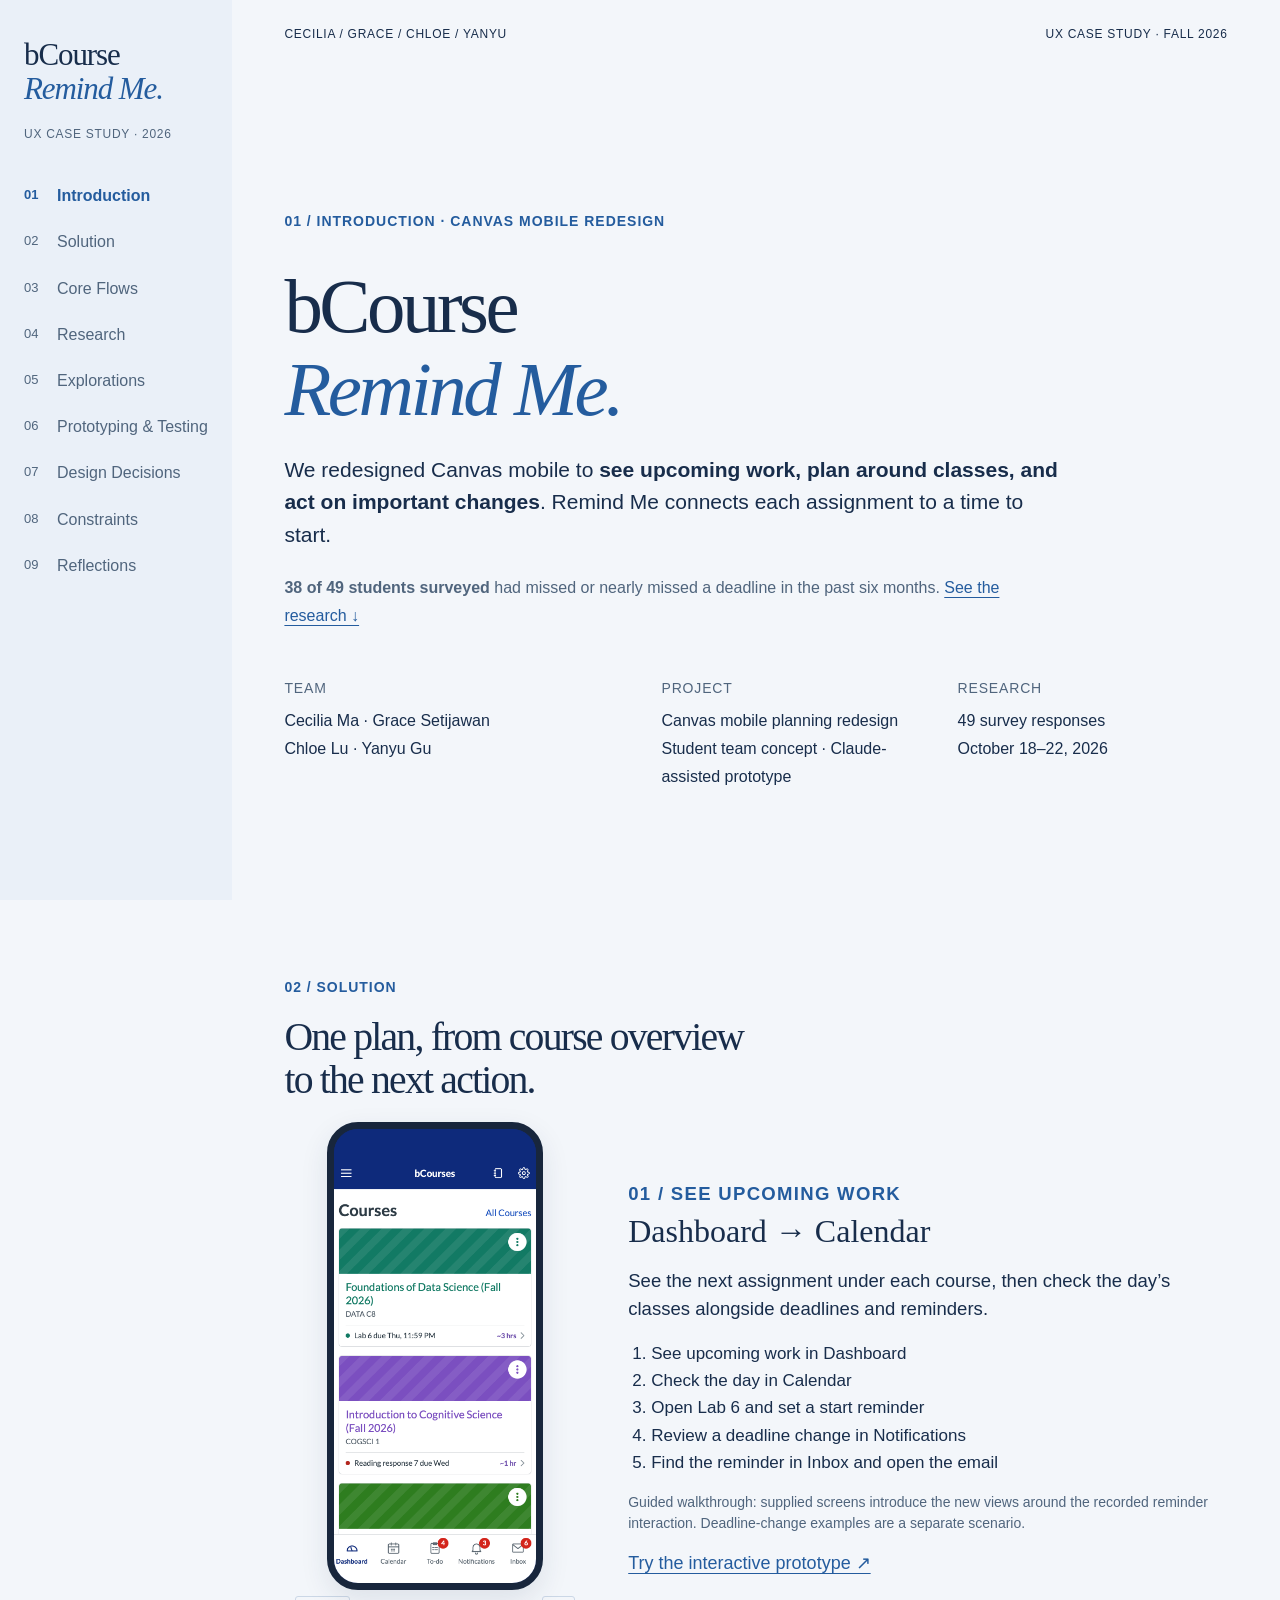
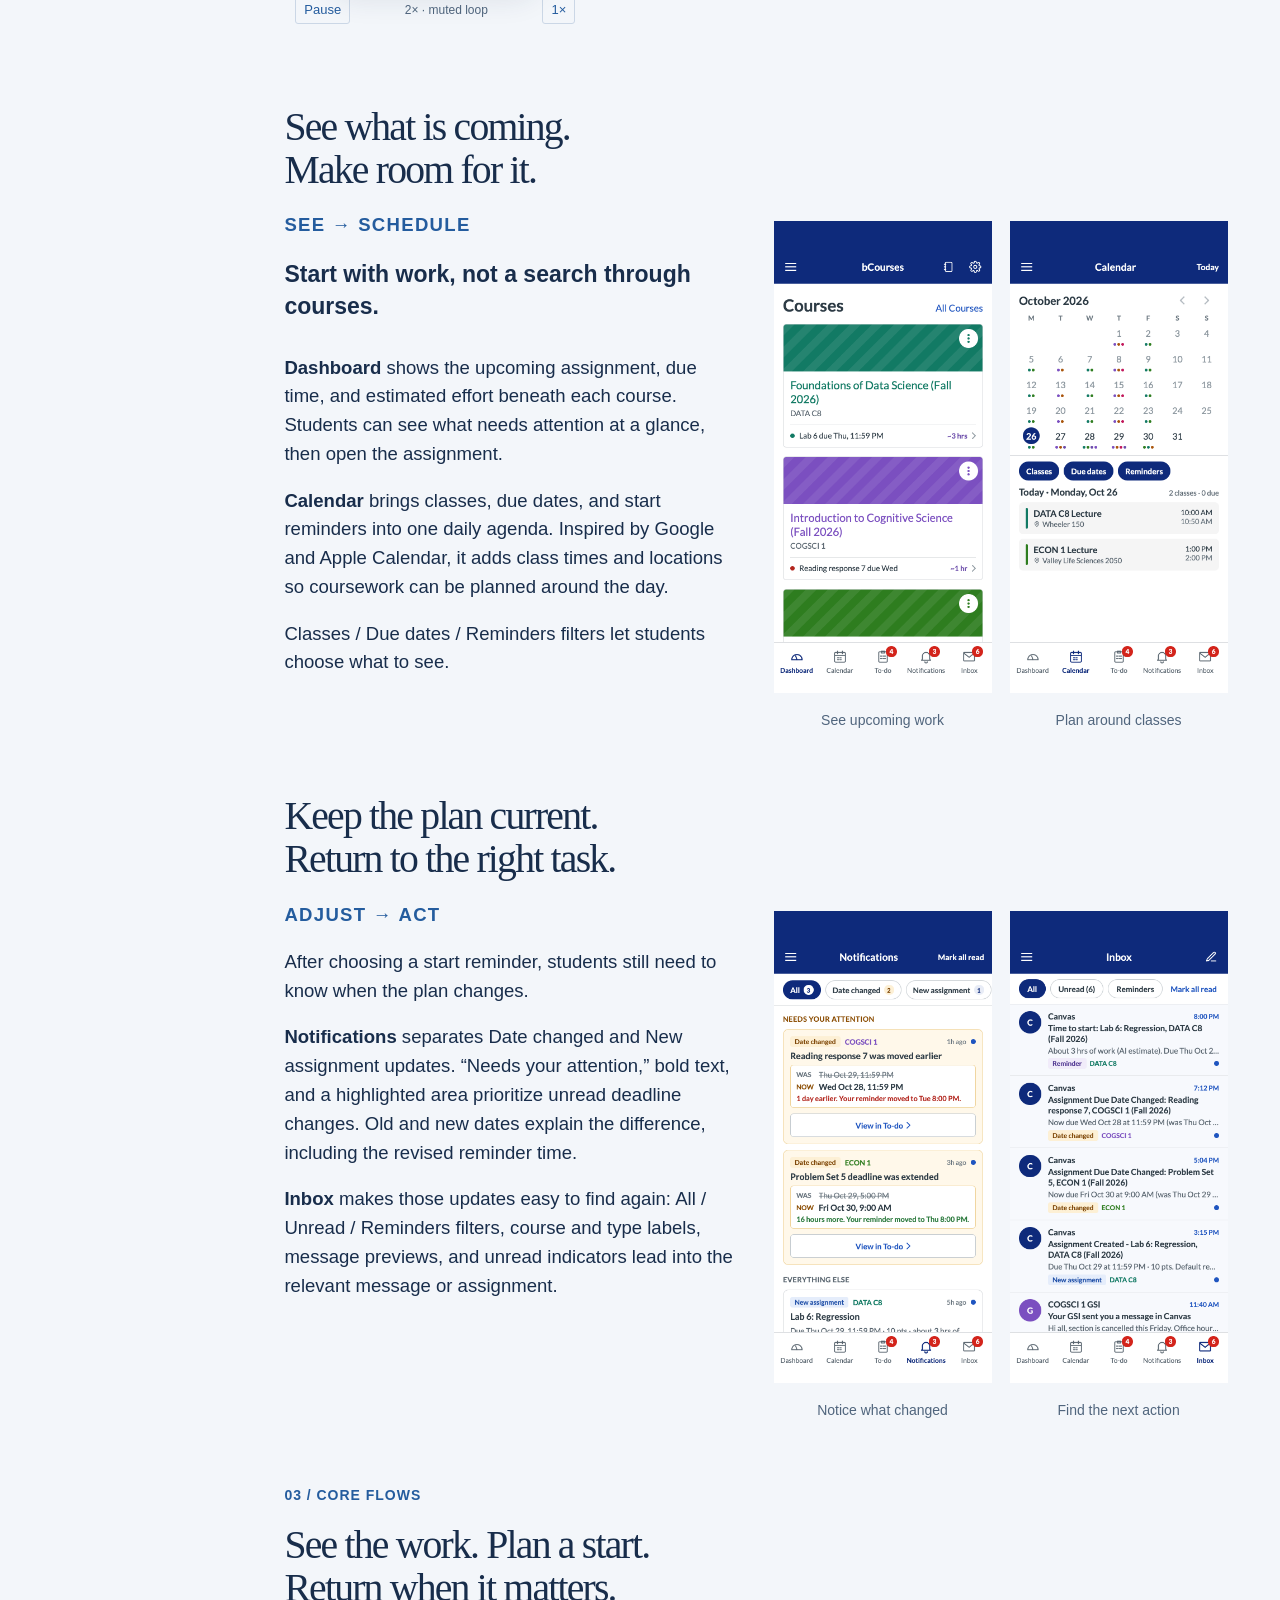
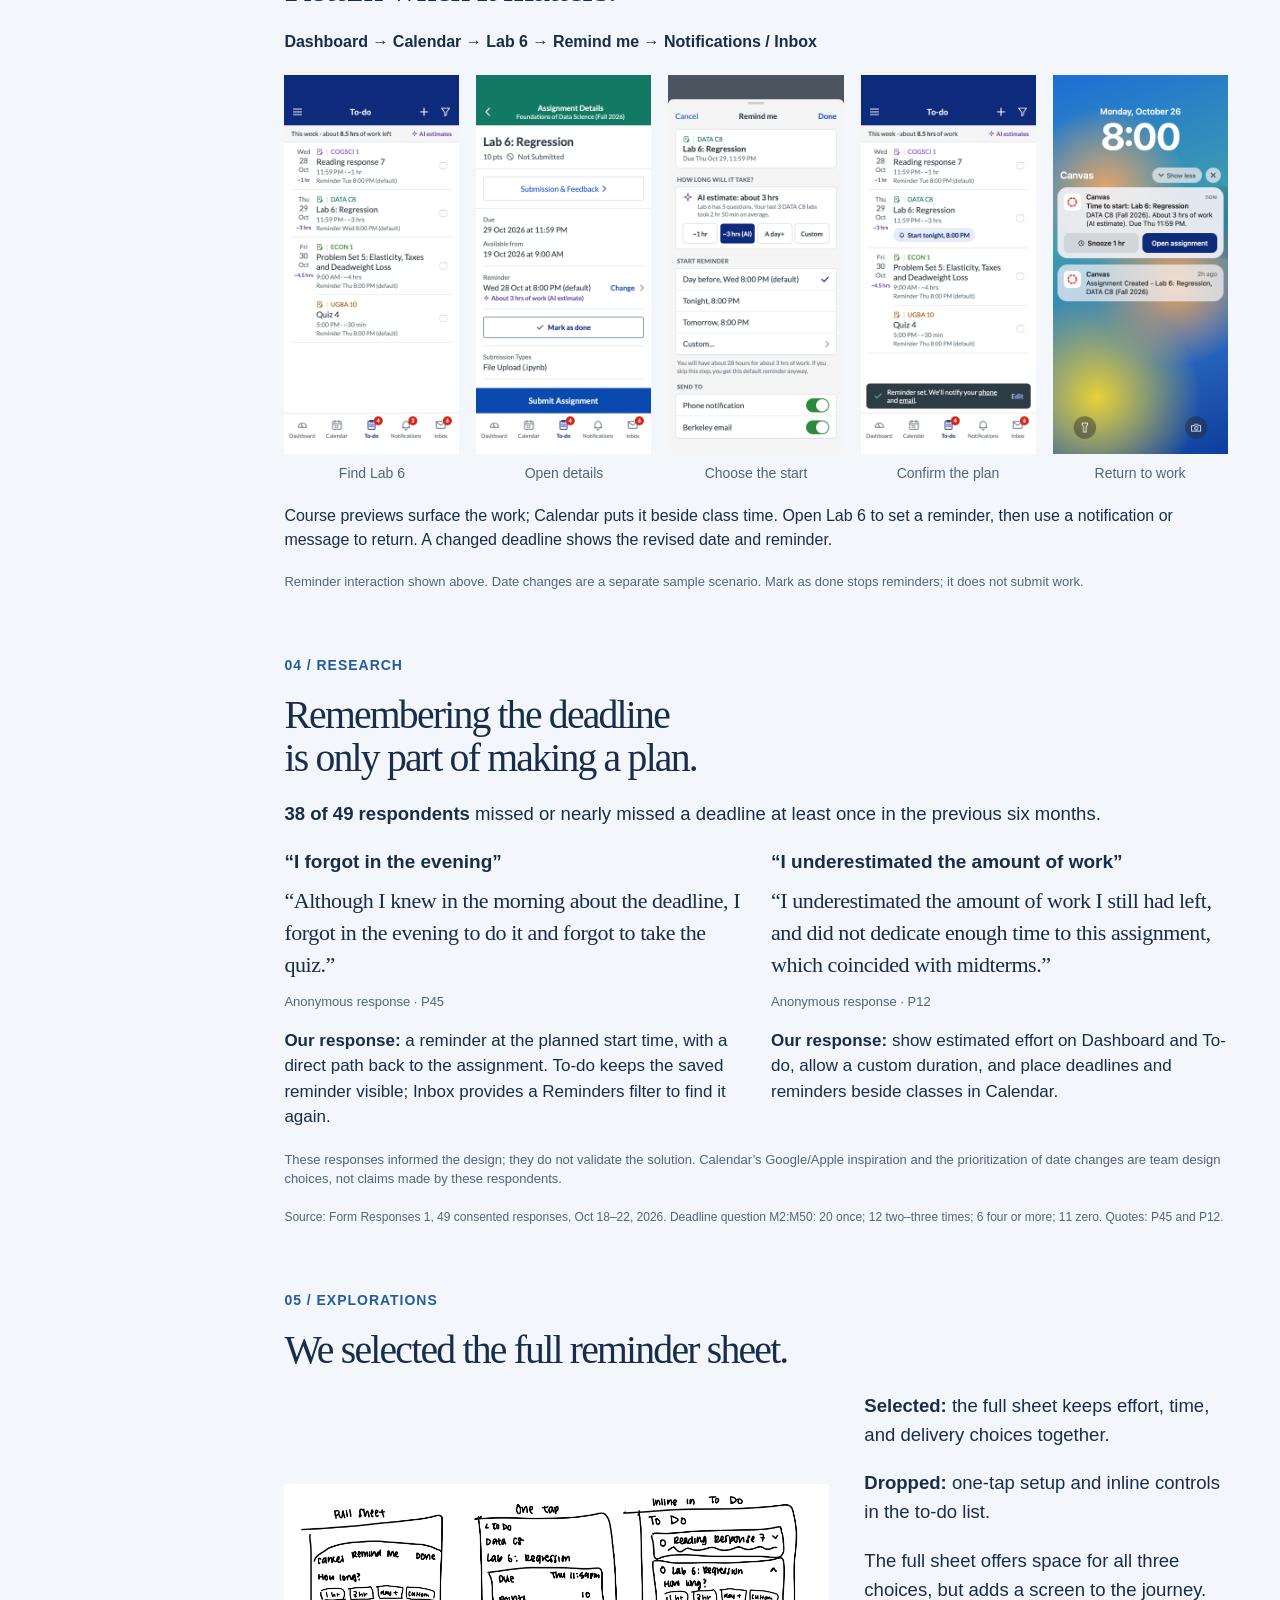
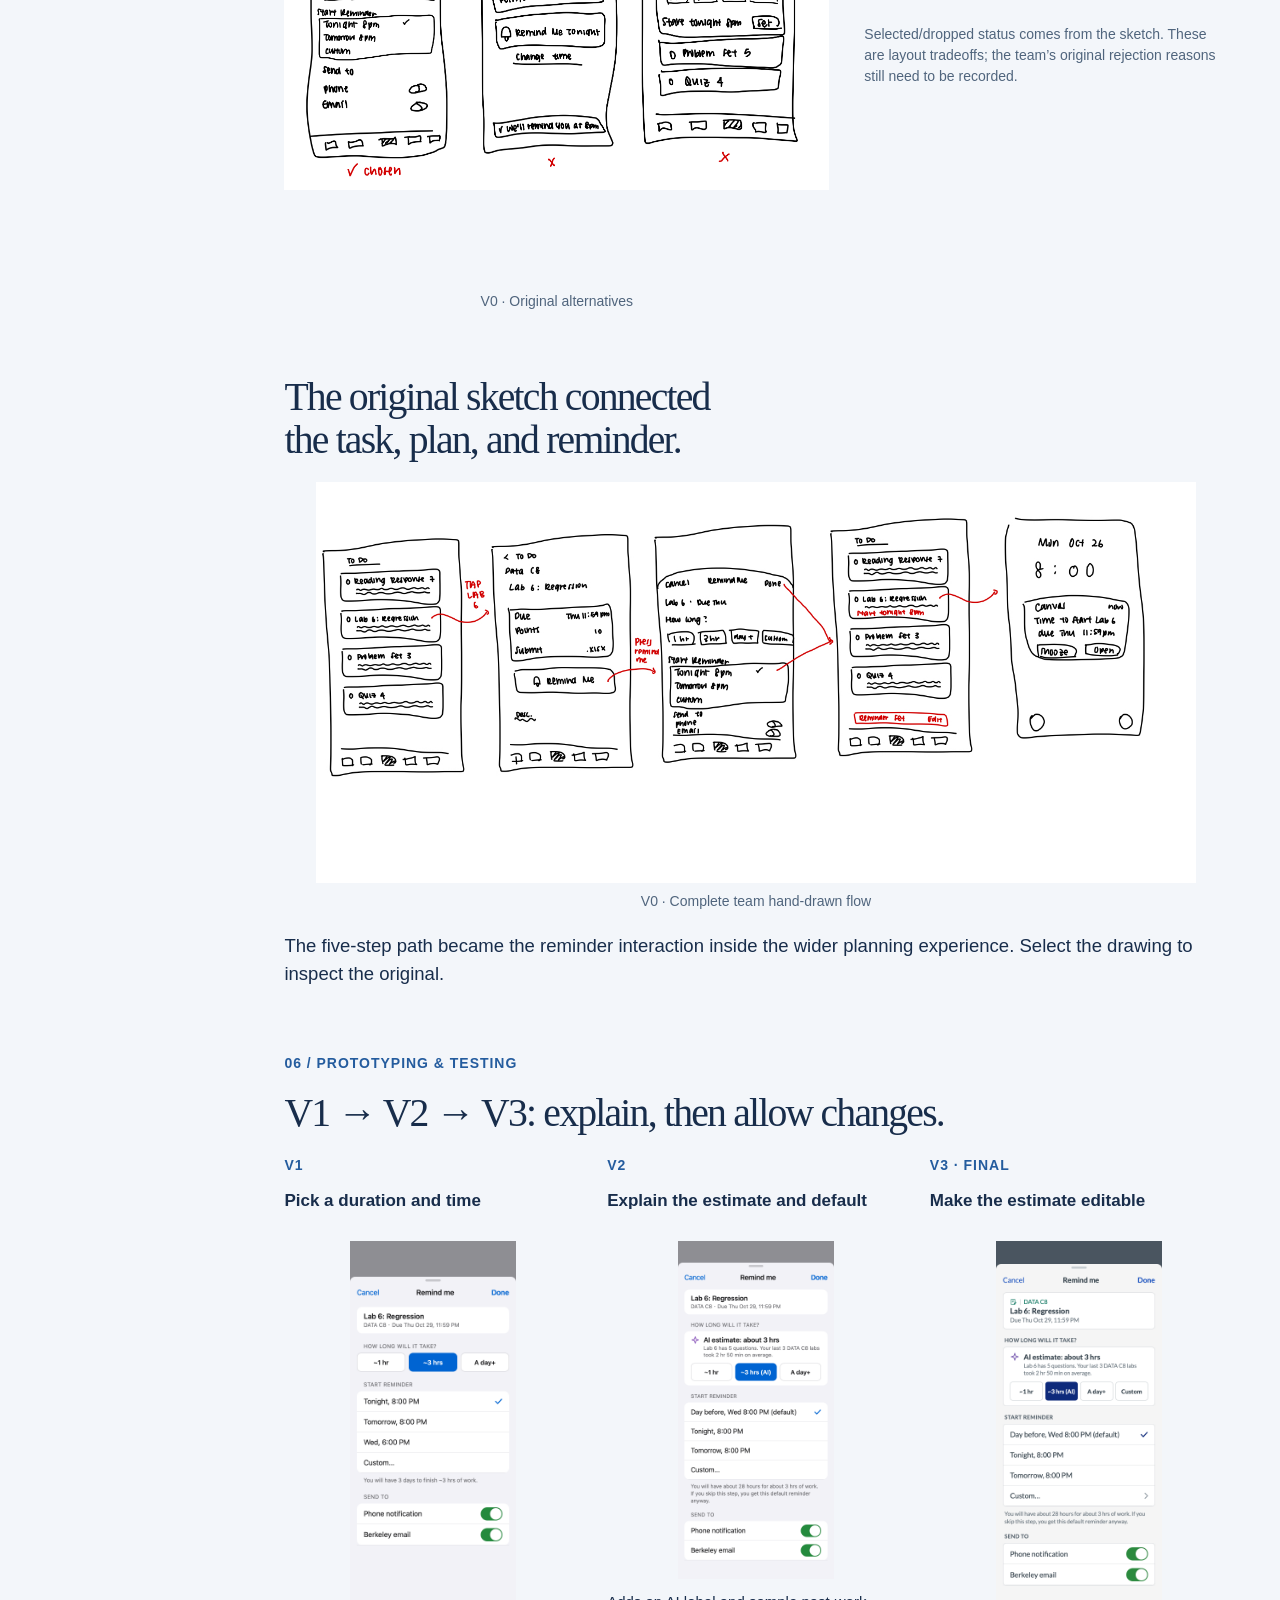
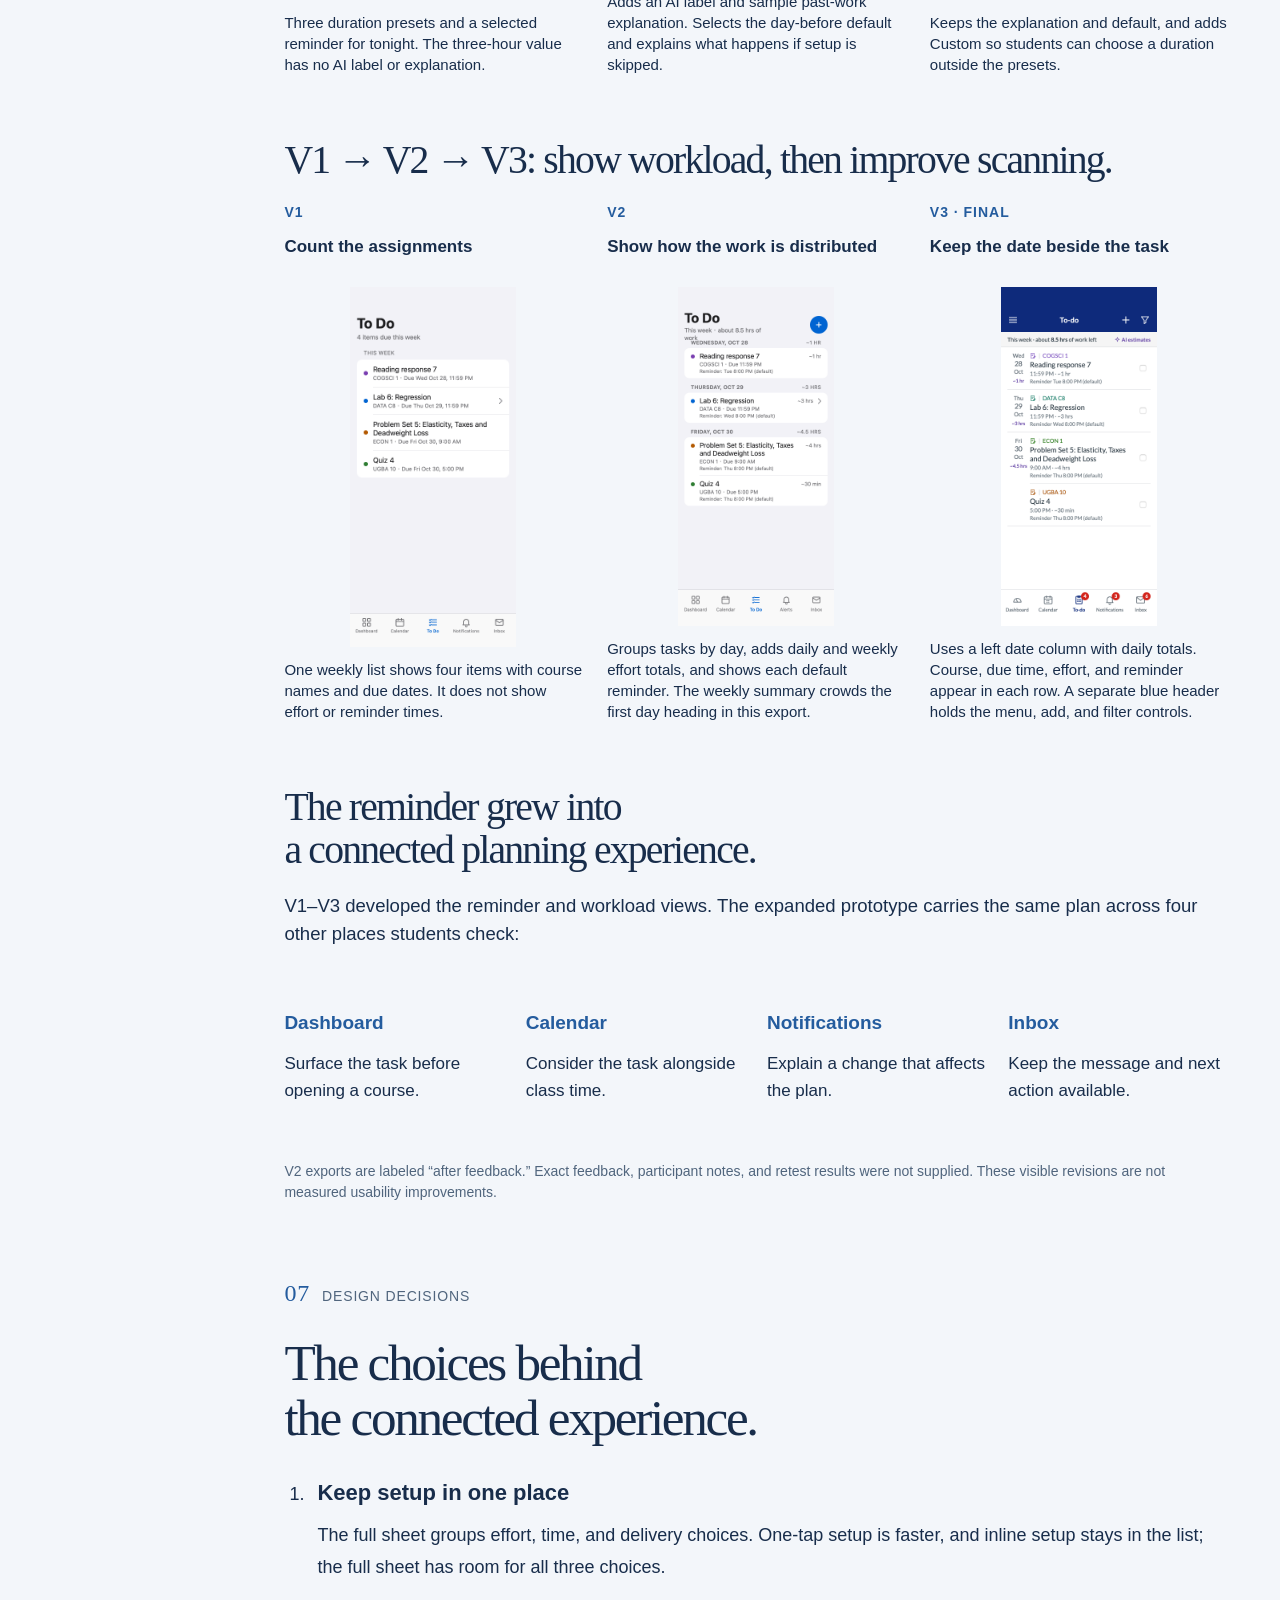
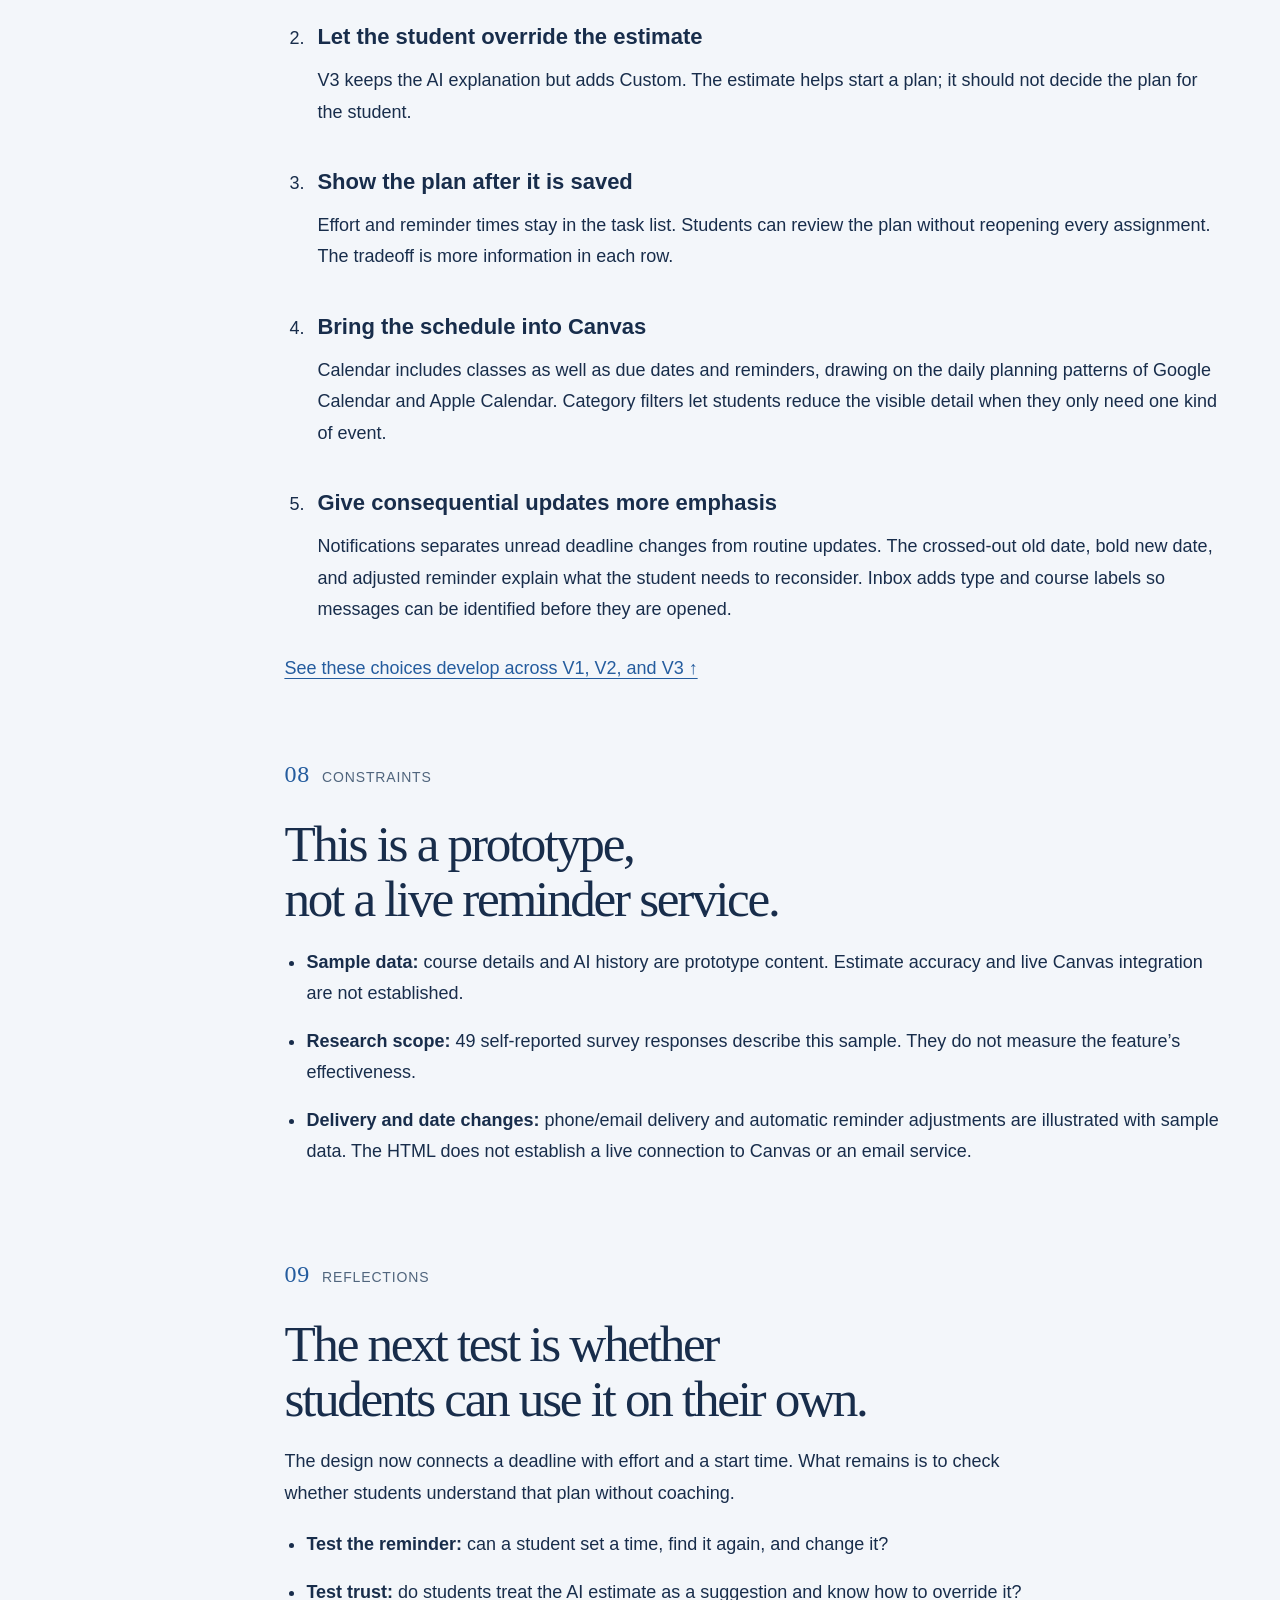
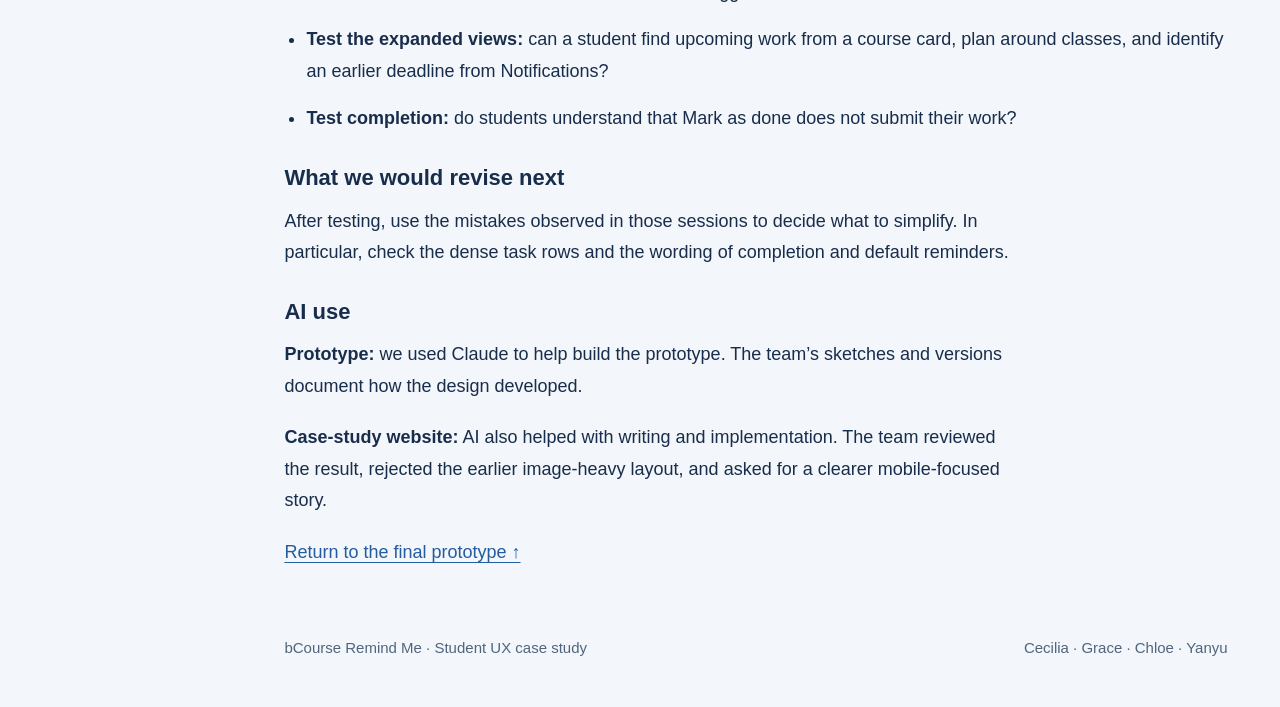
==== commit 924a6a5e: "Add files via upload" ====
--- a/index.html
+++ b/index.html
@@ -1 +1 @@
-<!doctype html><html lang="en"><head><meta charset="utf-8"><meta name="viewport" content="width=device-width,initial-scale=1"><meta name="description" content="bCourse Remind Me: a mobile reminder feature that helps students plan when to start assignments. Research, sketches, and the progression from V1 to V3."><title>bCourse Remind Me — UX Case Study</title><link rel="stylesheet" href="scroll.css?v=5"><script src="site.js?v=scroll2" defer></script></head><body class="scroll-case-study"><a class="skip" href="#introduction">Skip to case study</a><aside class="sidebar"><a class="sidebar-brand" href="#introduction">bCourse<br><em>Remind Me.</em></a><p class="sidebar-caption">UX case study · 2026</p><nav class="contents" aria-label="Case study sections"><a href="#introduction"><span class="nav-number">01</span><span>Introduction</span></a><a href="#solution"><span class="nav-number">02</span><span>Solution</span></a><a href="#flows"><span class="nav-number">03</span><span>Core Flows</span></a><a href="#research"><span class="nav-number">04</span><span>Research</span></a><a href="#explorations"><span class="nav-number">05</span><span>Explorations</span></a><a href="#testing"><span class="nav-number">06</span><span>Prototyping &amp; Testing</span></a><a href="#decisions"><span class="nav-number">07</span><span>Design Decisions</span></a><a href="#constraints"><span class="nav-number">08</span><span>Constraints</span></a><a href="#reflections"><span class="nav-number">09</span><span>Reflections</span></a></nav></aside><header><a href="#introduction">Cecilia / Grace / Chloe / Yanyu</a><span>UX case study · Fall 2026</span></header><main id="deck"><section class="overview" id="introduction"><p class="eyebrow">01 / Introduction · Canvas mobile redesign</p><h1>bCourse<br><em>Remind Me.</em></h1><p class="intro">We redesigned Canvas mobile to <strong>see upcoming work, plan around classes, and act on important changes</strong>. Remind Me connects each assignment to a time to start.</p><p class="overview-evidence"><strong>38 of 49 students surveyed</strong> had missed or nearly missed a deadline in the past six months. <a href="#research">See the research ↓</a></p><dl class="project-facts"><div><dt>Team</dt><dd>Cecilia Ma · Grace Setijawan<br>Chloe Lu · Yanyu Gu</dd></div><div><dt>Project</dt><dd>Canvas mobile planning redesign<br>Student team concept · Claude-assisted prototype</dd></div><div><dt>Research</dt><dd>49 survey responses<br>October 18–22, 2026</dd></div></dl></section><section id="solution" class="chapter" data-label="Solution"><p class="eyebrow">02 / Solution</p><article class="slide "><h2>One plan, from course overview<br>to the next action.</h2><div class="slide-content"><div class="journey-demo"><div class="phone-demo"><div class="phone-frame"><video id="prototype-video" autoplay muted loop playsinline preload="auto" poster="dashboard.png" aria-label="Complete project walkthrough"><source src="project-walkthrough.mp4" type="video/mp4"></video></div><div class="player-controls"><button id="play-toggle">Pause</button><span>2× · muted loop</span><button id="speed-toggle">1×</button></div><p id="playback-status" aria-live="polite"></p></div><div><p class="eyebrow" id="demo-stage">01 / See upcoming work</p><h3 id="demo-title">Dashboard → Calendar</h3><p id="demo-description">See the next assignment under each course, then check the day’s classes alongside deadlines and reminders.</p><ol class="journey-list"><li>See upcoming work in Dashboard</li><li>Check the day in Calendar</li><li>Open Lab 6 and set a start reminder</li><li>Review a deadline change in Notifications</li><li>Find the reminder in Inbox and open the email</li></ol><p class="small">Guided walkthrough: supplied screens introduce the new views around the recorded reminder interaction. Deadline-change examples are a separate scenario.</p><a href="latest-prototype.html" target="_blank" rel="noopener">Try the interactive prototype ↗</a></div></div></div></article><article class="slide "><h2>See what is coming.<br>Make room for it.</h2><div class="slide-content"><div class="split"><div><p class="eyebrow">See → Schedule</p><h3>Start with work, not a search through courses.</h3><p><strong>Dashboard</strong> shows the upcoming assignment, due time, and estimated effort beneath each course. Students can see what needs attention at a glance, then open the assignment.</p><p><strong>Calendar</strong> brings classes, due dates, and start reminders into one daily agenda. Inspired by Google and Apple Calendar, it adds class times and locations so coursework can be planned around the day.</p><p>Classes / Due dates / Reminders filters let students choose what to see.</p></div><div class="screen-pair"><figure><a href="dashboard.png" target="_blank" rel="noopener"><img src="dashboard.png" alt="See upcoming work"></a><figcaption>See upcoming work</figcaption></figure><figure><a href="calendar.png" target="_blank" rel="noopener"><img src="calendar.png" alt="Plan around classes"></a><figcaption>Plan around classes</figcaption></figure></div></div></div></article><article class="slide "><h2>Keep the plan current.<br>Return to the right task.</h2><div class="slide-content"><div class="split"><div><p class="eyebrow">Adjust → Act</p><p>After choosing a start reminder, students still need to know when the plan changes.</p><p><strong>Notifications</strong> separates Date changed and New assignment updates. “Needs your attention,” bold text, and a highlighted area prioritize unread deadline changes. Old and new dates explain the difference, including the revised reminder time.</p><p><strong>Inbox</strong> makes those updates easy to find again: All / Unread / Reminders filters, course and type labels, message previews, and unread indicators lead into the relevant message or assignment.</p></div><div class="screen-pair"><figure><a href="notifications-labels.png" target="_blank" rel="noopener"><img src="notifications-labels.png" alt="Notice what changed"></a><figcaption>Notice what changed</figcaption></figure><figure><a href="inbox.png" target="_blank" rel="noopener"><img src="inbox.png" alt="Find the next action"></a><figcaption>Find the next action</figcaption></figure></div></div></div></article></section><section id="flows" class="chapter" data-label="Core Flows"><p class="eyebrow">03 / Core Flows</p><article class="slide core-single"><h2>See the work. Plan a start.<br>Return when it matters.</h2><div class="slide-content"><p class="core-route"><strong>Dashboard → Calendar → Lab 6 → Remind me → Notifications / Inbox</strong></p><div class="five-screens"><figure><a href="to-do.png" target="_blank" rel="noopener"><img src="to-do.png" alt="Find Lab 6"></a><figcaption>Find Lab 6</figcaption></figure><figure><a href="assignment.png" target="_blank" rel="noopener"><img src="assignment.png" alt="Open details"></a><figcaption>Open details</figcaption></figure><figure><a href="remind-me.png" target="_blank" rel="noopener"><img src="remind-me.png" alt="Choose the start"></a><figcaption>Choose the start</figcaption></figure><figure><a href="reminder-set.png" target="_blank" rel="noopener"><img src="reminder-set.png" alt="Confirm the plan"></a><figcaption>Confirm the plan</figcaption></figure><figure><a href="notification.png" target="_blank" rel="noopener"><img src="notification.png" alt="Return to work"></a><figcaption>Return to work</figcaption></figure></div><p>Course previews surface the work; Calendar puts it beside class time. Open Lab 6 to set a reminder, then use a notification or message to return. A changed deadline shows the revised date and reminder.</p><p class="small">Reminder interaction shown above. Date changes are a separate sample scenario. Mark as done stops reminders; it does not submit work.</p></div></article></section><section id="research" class="chapter" data-label="Research"><p class="eyebrow">04 / Research</p><article class="slide research-single"><h2>Remembering the deadline<br>is only part of making a plan.</h2><div class="slide-content"><p><strong>38 of 49 respondents</strong> missed or nearly missed a deadline at least once in the previous six months.</p><div class="evidence-grid"><div><h3>“I forgot in the evening”</h3><blockquote>“Although I knew in the morning about the deadline, I forgot in the evening to do it and forgot to take the quiz.”<cite>Anonymous response · P45</cite></blockquote><p><strong>Our response:</strong> a reminder at the planned start time, with a direct path back to the assignment. To-do keeps the saved reminder visible; Inbox provides a Reminders filter to find it again.</p></div><div><h3>“I underestimated the amount of work”</h3><blockquote>“I underestimated the amount of work I still had left, and did not dedicate enough time to this assignment, which coincided with midterms.”<cite>Anonymous response · P12</cite></blockquote><p><strong>Our response:</strong> show estimated effort on Dashboard and To-do, allow a custom duration, and place deadlines and reminders beside classes in Calendar.</p></div></div><p class="small">These responses informed the design; they do not validate the solution. Calendar’s Google/Apple inspiration and the prioritization of date changes are team design choices, not claims made by these respondents.</p><p class="source-line">Source: Form Responses 1, 49 consented responses, Oct 18–22, 2026. Deadline question M2:M50: 20 once; 12 two–three times; 6 four or more; 11 zero. Quotes: P45 and P12.</p></div></article></section><section id="explorations" class="chapter" data-label="Explorations"><p class="eyebrow">05 / Explorations</p><article class="slide "><h2>We selected the full reminder sheet.</h2><div class="slide-content"><div class="artifact-split"><figure><a href="v0-alternatives.png" target="_blank" rel="noopener"><img src="v0-alternatives.png" alt="V0 · Original alternatives"></a><figcaption>V0 · Original alternatives</figcaption></figure><div><p><strong>Selected:</strong> the full sheet keeps effort, time, and delivery choices together.</p><p><strong>Dropped:</strong> one-tap setup and inline controls in the to-do list.</p><p>The full sheet offers space for all three choices, but adds a screen to the journey.</p><p class="small">Selected/dropped status comes from the sketch. These are layout tradeoffs; the team’s original rejection reasons still need to be recorded.</p></div></div></div></article><article class="slide sketch-slide"><h2>The original sketch connected<br>the task, plan, and reminder.</h2><div class="slide-content"><figure><a href="team-handdrawn-flow.png" target="_blank" rel="noopener"><img src="team-handdrawn-flow.png" alt="V0 · Complete team hand-drawn flow"></a><figcaption>V0 · Complete team hand-drawn flow</figcaption></figure><p>The five-step path became the reminder interaction inside the wider planning experience. Select the drawing to inspect the original.</p></div></article></section><section id="testing" class="chapter" data-label="Prototyping & Testing"><p class="eyebrow">06 / Prototyping & Testing</p><article class="slide comparison-slide"><h2>V1 → V2 → V3: explain, then allow changes.</h2><div class="slide-content"><div class="version-triptych"><article class="version-stage"><p class="version-label">V1</p><h4>Pick a duration and time</h4><figure class=""><a href="v1-reminder.png" target="_blank" rel="noopener"><img src="v1-reminder.png" alt="V1: Pick a duration and time" loading="lazy" width="780" height="1688"></a><figcaption>V1 · Click to enlarge</figcaption></figure><p>Three duration presets and a selected reminder for tonight. The three-hour value has no AI label or explanation.</p></article><article class="version-stage"><p class="version-label">V2</p><h4>Explain the estimate and default</h4><figure class=""><a href="v2-reminder.png" target="_blank" rel="noopener"><img src="v2-reminder.png" alt="V2: Explain the estimate and default" loading="lazy" width="780" height="1688"></a><figcaption>V2 · Click to enlarge</figcaption></figure><p>Adds an AI label and sample past-work explanation. Selects the day-before default and explains what happens if setup is skipped.</p></article><article class="version-stage"><p class="version-label">V3 · Final</p><h4>Make the estimate editable</h4><figure class=""><a href="remind-me.png" target="_blank" rel="noopener"><img src="remind-me.png" alt="V3 · Final: Make the estimate editable" loading="lazy" width="780" height="1688"></a><figcaption>V3 · Final · Click to enlarge</figcaption></figure><p>Keeps the explanation and default, and adds Custom so students can choose a duration outside the presets.</p></article></div></div></article><article class="slide comparison-slide"><h2>V1 → V2 → V3: show workload, then improve scanning.</h2><div class="slide-content"><div class="version-triptych"><article class="version-stage"><p class="version-label">V1</p><h4>Count the assignments</h4><figure class=""><a href="v1-todo.png" target="_blank" rel="noopener"><img src="v1-todo.png" alt="V1: Count the assignments" loading="lazy" width="780" height="1688"></a><figcaption>V1 · Click to enlarge</figcaption></figure><p>One weekly list shows four items with course names and due dates. It does not show effort or reminder times.</p></article><article class="version-stage"><p class="version-label">V2</p><h4>Show how the work is distributed</h4><figure class=""><a href="v2-todo.png" target="_blank" rel="noopener"><img src="v2-todo.png" alt="V2: Show how the work is distributed" loading="lazy" width="780" height="1688"></a><figcaption>V2 · Click to enlarge</figcaption></figure><p>Groups tasks by day, adds daily and weekly effort totals, and shows each default reminder. The weekly summary crowds the first day heading in this export.</p></article><article class="version-stage"><p class="version-label">V3 · Final</p><h4>Keep the date beside the task</h4><figure class=""><a href="to-do.png" target="_blank" rel="noopener"><img src="to-do.png" alt="V3 · Final: Keep the date beside the task" loading="lazy" width="780" height="1688"></a><figcaption>V3 · Final · Click to enlarge</figcaption></figure><p>Uses a left date column with daily totals. Course, due time, effort, and reminder appear in each row. A separate blue header holds the menu, add, and filter controls.</p></article></div></div></article><article class="slide "><h2>The reminder grew into<br>a connected planning experience.</h2><div class="slide-content"><p>V1–V3 developed the reminder and workload views. The expanded prototype carries the same plan across four other places students check:</p><div class="flow-line"><div><b>Dashboard</b><p>Surface the task before opening a course.</p></div><div><b>Calendar</b><p>Consider the task alongside class time.</p></div><div><b>Notifications</b><p>Explain a change that affects the plan.</p></div><div><b>Inbox</b><p>Keep the message and next action available.</p></div></div><p class="small">V2 exports are labeled “after feedback.” Exact feedback, participant notes, and retest results were not supplied. These visible revisions are not measured usability improvements.</p></div></article></section><section class="section" id="decisions"><div class="section-label"><b>07</b>Design Decisions</div><div class="body"><h2>The choices behind<br>the connected experience.</h2><ol class="decision-list"><li><h3>Keep setup in one place</h3><p>The full sheet groups effort, time, and delivery choices. One-tap setup is faster, and inline setup stays in the list; the full sheet has room for all three choices.</p></li><li><h3>Let the student override the estimate</h3><p>V3 keeps the AI explanation but adds Custom. The estimate helps start a plan; it should not decide the plan for the student.</p></li><li><h3>Show the plan after it is saved</h3><p>Effort and reminder times stay in the task list. Students can review the plan without reopening every assignment. The tradeoff is more information in each row.</p></li><li><h3>Bring the schedule into Canvas</h3><p>Calendar includes classes as well as due dates and reminders, drawing on the daily planning patterns of Google Calendar and Apple Calendar. Category filters let students reduce the visible detail when they only need one kind of event.</p></li><li><h3>Give consequential updates more emphasis</h3><p>Notifications separates unread deadline changes from routine updates. The crossed-out old date, bold new date, and adjusted reminder explain what the student needs to reconsider. Inbox adds type and course labels so messages can be identified before they are opened.</p></li></ol><p><a href="#testing">See these choices develop across V1, V2, and V3 ↑</a></p></div></section><section class="section" id="constraints"><div class="section-label"><b>08</b>Constraints</div><div class="body"><h2>This is a prototype,<br>not a live reminder service.</h2><ul class="plain-list"><li><strong>Sample data:</strong> course details and AI history are prototype content. Estimate accuracy and live Canvas integration are not established.</li><li><strong>Research scope:</strong> 49 self-reported survey responses describe this sample. They do not measure the feature’s effectiveness.</li><li><strong>Delivery and date changes:</strong> phone/email delivery and automatic reminder adjustments are illustrated with sample data. The HTML does not establish a live connection to Canvas or an email service.</li></ul></div></section><section class="section" id="reflections"><div class="section-label"><b>09</b>Reflections</div><div class="body"><h2>The next test is whether<br>students can use it on their own.</h2><p>The design now connects a deadline with effort and a start time. What remains is to check whether students understand that plan without coaching.</p><ul class="plain-list"><li><strong>Test the reminder:</strong> can a student set a time, find it again, and change it?</li><li><strong>Test trust:</strong> do students treat the AI estimate as a suggestion and know how to override it?</li><li><strong>Test the expanded views:</strong> can a student find upcoming work from a course card, plan around classes, and identify an earlier deadline from Notifications?</li><li><strong>Test completion:</strong> do students understand that Mark as done does not submit their work?</li></ul><h3>What we would revise next</h3><p>After testing, use the mistakes observed in those sessions to decide what to simplify. In particular, check the dense task rows and the wording of completion and default reminders.</p><h3>AI use</h3><p><strong>Prototype:</strong> we used Claude to help build the prototype. The team’s sketches and versions document how the design developed.</p><p><strong>Case-study website:</strong> AI also helped with writing and implementation. The team reviewed the result, rejected the earlier image-heavy layout, and asked for a clearer mobile-focused story.</p><a href="#solution">Return to the final prototype ↑</a></div></section></main><footer><span>bCourse Remind Me · Student UX case study</span><span>Cecilia · Grace · Chloe · Yanyu</span></footer></body></html>+<!doctype html><html lang="en"><head><meta charset="utf-8"><meta name="viewport" content="width=device-width,initial-scale=1"><meta name="description" content="bCourse Remind Me: a mobile reminder feature that helps students plan when to start assignments. Research, sketches, and the progression from V1 to V3."><title>bCourse Remind Me — UX Case Study</title><link rel="stylesheet" href="scroll.css?v=5"><script src="site.js?v=scroll2" defer></script></head><body class="scroll-case-study"><a class="skip" href="#introduction">Skip to case study</a><aside class="sidebar"><a class="sidebar-brand" href="#introduction">bCourse<br><em>Remind Me.</em></a><p class="sidebar-caption">UX case study · 2026</p><nav class="contents" aria-label="Case study sections"><a href="#introduction"><span class="nav-number">01</span><span>Introduction</span></a><a href="#solution"><span class="nav-number">02</span><span>Solution</span></a><a href="#flows"><span class="nav-number">03</span><span>Core Flows</span></a><a href="#research"><span class="nav-number">04</span><span>Research</span></a><a href="#explorations"><span class="nav-number">05</span><span>Explorations</span></a><a href="#testing"><span class="nav-number">06</span><span>Prototyping &amp; Testing</span></a><a href="#decisions"><span class="nav-number">07</span><span>Design Decisions</span></a><a href="#constraints"><span class="nav-number">08</span><span>Constraints</span></a><a href="#reflections"><span class="nav-number">09</span><span>Reflections</span></a></nav></aside><header><a href="#introduction">Cecilia / Grace / Chloe / Yanyu</a><span>UX case study · Fall 2026</span></header><main id="deck"><section class="overview" id="introduction"><p class="eyebrow">01 / Introduction · Canvas mobile redesign</p><h1>bCourse<br><em>Remind Me.</em></h1><p class="intro">We redesigned Canvas mobile to <strong>see upcoming work, plan around classes, and act on important changes</strong>. Remind Me connects each assignment to a time to start.</p><p class="overview-evidence"><strong>38 of 49 students surveyed</strong> had missed or nearly missed a deadline in the past six months. <a href="#research">See the research ↓</a></p><dl class="project-facts"><div><dt>Team</dt><dd>Cecilia Ma · Grace Setijawan<br>Chloe Lu · Yanyu Gu</dd></div><div><dt>Project</dt><dd>Canvas mobile planning redesign<br>Student team concept · Claude-assisted prototype</dd></div><div><dt>Research</dt><dd>49 survey responses<br>October 18–22, 2026</dd></div></dl></section><section id="solution" class="chapter" data-label="Solution"><p class="eyebrow">02 / Solution</p><article class="slide "><h2>One plan, from course overview<br>to the next action.</h2><div class="slide-content"><div class="journey-demo"><div class="phone-demo"><div class="phone-frame"><video id="prototype-video" autoplay muted loop playsinline preload="auto" poster="dashboard.png" aria-label="Complete project walkthrough"><source src="project-walkthrough.mp4" type="video/mp4"></video></div><div class="player-controls"><button id="play-toggle">Pause</button><span>2× · muted loop</span><button id="speed-toggle">1×</button></div><p id="playback-status" aria-live="polite"></p></div><div><p class="eyebrow" id="demo-stage">01 / See upcoming work</p><h3 id="demo-title">Dashboard → Calendar</h3><p id="demo-description">See the next assignment under each course, then check the day’s classes alongside deadlines and reminders.</p><ol class="journey-list"><li>See upcoming work in Dashboard</li><li>Check the day in Calendar</li><li>Open Lab 6 and set a start reminder</li><li>Review a deadline change in Notifications</li><li>Find the reminder in Inbox and open the email</li></ol><p class="small">Guided walkthrough: supplied screens introduce the new views around the recorded reminder interaction. Deadline-change examples are a separate scenario.</p><a href="latest-prototype.html" target="_blank" rel="noopener">Try the interactive prototype ↗</a></div></div></div></article><article class="slide "><h2>See what is coming.<br>Make room for it.</h2><div class="slide-content"><div class="split"><div><p class="eyebrow">See → Schedule</p><h3>Start with work, not a search through courses.</h3><p><strong>Dashboard</strong> shows the upcoming assignment, due time, and estimated effort beneath each course. Students can see what needs attention at a glance, then open the assignment.</p><p><strong>Calendar</strong> brings classes, due dates, and start reminders into one daily agenda. Inspired by Google and Apple Calendar, it adds class times and locations so coursework can be planned around the day.</p><p>Classes / Due dates / Reminders filters let students choose what to see.</p></div><div class="screen-pair"><figure><a href="dashboard.png" target="_blank" rel="noopener"><img src="dashboard.png" alt="See upcoming work"></a><figcaption>See upcoming work</figcaption></figure><figure><a href="calendar.png" target="_blank" rel="noopener"><img src="calendar.png" alt="Plan around classes"></a><figcaption>Plan around classes</figcaption></figure></div></div></div></article><article class="slide "><h2>Keep the plan current.<br>Return to the right task.</h2><div class="slide-content"><div class="split"><div><p class="eyebrow">Adjust → Act</p><p>After choosing a start reminder, students still need to know when the plan changes.</p><p><strong>Notifications</strong> separates Date changed and New assignment updates. “Needs your attention,” bold text, and a highlighted area prioritize unread deadline changes. Old and new dates explain the difference, including the revised reminder time.</p><p><strong>Inbox</strong> makes those updates easy to find again: All / Unread / Reminders filters, course and type labels, message previews, and unread indicators lead into the relevant message or assignment.</p></div><div class="screen-pair"><figure><a href="notifications-labels.png" target="_blank" rel="noopener"><img src="notifications-labels.png" alt="Notice what changed"></a><figcaption>Notice what changed</figcaption></figure><figure><a href="inbox.png" target="_blank" rel="noopener"><img src="inbox.png" alt="Find the next action"></a><figcaption>Find the next action</figcaption></figure></div></div></div></article></section><section id="flows" class="chapter" data-label="Core Flows"><p class="eyebrow">03 / Core Flows</p><article class="slide core-single"><h2>See the work. Plan a start.<br>Return when it matters.</h2><div class="slide-content"><p class="core-route"><strong>Dashboard → Calendar → Lab 6 → Remind me → Notifications / Inbox</strong></p><div class="five-screens"><figure><a href="to-do.png" target="_blank" rel="noopener"><img src="to-do.png" alt="Find Lab 6"></a><figcaption>Find Lab 6</figcaption></figure><figure><a href="assignment.png" target="_blank" rel="noopener"><img src="assignment.png" alt="Open details"></a><figcaption>Open details</figcaption></figure><figure><a href="remind-me.png" target="_blank" rel="noopener"><img src="remind-me.png" alt="Choose the start"></a><figcaption>Choose the start</figcaption></figure><figure><a href="reminder-set.png" target="_blank" rel="noopener"><img src="reminder-set.png" alt="Confirm the plan"></a><figcaption>Confirm the plan</figcaption></figure><figure><a href="notification.png" target="_blank" rel="noopener"><img src="notification.png" alt="Return to work"></a><figcaption>Return to work</figcaption></figure></div><p>Course previews surface the work; Calendar puts it beside class time. Open Lab 6 to set a reminder, then use a notification or message to return. A changed deadline shows the revised date and reminder.</p><p class="small">Reminder interaction shown above. Date changes are a separate sample scenario. Mark as done stops reminders; it does not submit work.</p></div></article></section><section id="research" class="chapter" data-label="Research"><p class="eyebrow">04 / Research</p><article class="slide research-single"><h2>Remembering the deadline<br>is only part of making a plan.</h2><div class="slide-content"><p><strong>38 of 49 respondents</strong> missed or nearly missed a deadline at least once in the previous six months.</p><div class="evidence-grid"><div><h3>“I forgot in the evening”</h3><blockquote>“Although I knew in the morning about the deadline, I forgot in the evening to do it and forgot to take the quiz.”<cite>Anonymous response · P45</cite></blockquote><p><strong>Our response:</strong> a reminder at the planned start time, with a direct path back to the assignment. To-do keeps the saved reminder visible; Inbox provides a Reminders filter to find it again.</p></div><div><h3>“I underestimated the amount of work”</h3><blockquote>“I underestimated the amount of work I still had left, and did not dedicate enough time to this assignment, which coincided with midterms.”<cite>Anonymous response · P12</cite></blockquote><p><strong>Our response:</strong> show estimated effort on Dashboard and To-do, allow a custom duration, and place deadlines and reminders beside classes in Calendar.</p></div></div><p class="small">These responses informed the design; they do not validate the solution. Calendar’s Google/Apple inspiration and the prioritization of date changes are team design choices, not claims made by these respondents.</p><p class="source-line">Source: Form Responses 1, 49 consented responses, Oct 18–22, 2026. Deadline question M2:M50: 20 once; 12 two–three times; 6 four or more; 11 zero. Quotes: P45 and P12.</p></div></article></section><section id="explorations" class="chapter" data-label="Explorations"><p class="eyebrow">05 / Explorations</p><article class="slide "><h2>We selected the full reminder sheet.</h2><div class="slide-content"><div class="artifact-split"><figure><a href="exploration-options.jpg" target="_blank" rel="noopener"><img src="exploration-options.jpg" alt="V0 · Original alternatives"></a><figcaption>V0 · Original alternatives</figcaption></figure><div><p><strong>Selected:</strong> the full sheet keeps effort, time, and delivery choices together.</p><p><strong>Dropped:</strong> one-tap setup and inline controls in the to-do list.</p><p>The full sheet offers space for all three choices, but adds a screen to the journey.</p><p class="small">Selected/dropped status comes from the sketch. These are layout tradeoffs; the team’s original rejection reasons still need to be recorded.</p></div></div></div></article><article class="slide sketch-slide"><h2>The original sketch connected<br>the task, plan, and reminder.</h2><div class="slide-content"><figure><a href="team-handdrawn-flow.png" target="_blank" rel="noopener"><img src="team-handdrawn-flow.png" alt="V0 · Complete team hand-drawn flow"></a><figcaption>V0 · Complete team hand-drawn flow</figcaption></figure><p>The five-step path became the reminder interaction inside the wider planning experience. Select the drawing to inspect the original.</p></div></article></section><section id="testing" class="chapter" data-label="Prototyping & Testing"><p class="eyebrow">06 / Prototyping & Testing</p><article class="slide comparison-slide"><h2>V1 → V2 → V3: explain, then allow changes.</h2><div class="slide-content"><div class="version-triptych"><article class="version-stage"><p class="version-label">V1</p><h4>Pick a duration and time</h4><figure class=""><a href="v1-reminder.png" target="_blank" rel="noopener"><img src="v1-reminder.png" alt="V1: Pick a duration and time" loading="lazy" width="780" height="1688"></a><figcaption>V1 · Click to enlarge</figcaption></figure><p>Three duration presets and a selected reminder for tonight. The three-hour value has no AI label or explanation.</p></article><article class="version-stage"><p class="version-label">V2</p><h4>Explain the estimate and default</h4><figure class=""><a href="v2-reminder.png" target="_blank" rel="noopener"><img src="v2-reminder.png" alt="V2: Explain the estimate and default" loading="lazy" width="780" height="1688"></a><figcaption>V2 · Click to enlarge</figcaption></figure><p>Adds an AI label and sample past-work explanation. Selects the day-before default and explains what happens if setup is skipped.</p></article><article class="version-stage"><p class="version-label">V3 · Final</p><h4>Make the estimate editable</h4><figure class=""><a href="remind-me.png" target="_blank" rel="noopener"><img src="remind-me.png" alt="V3 · Final: Make the estimate editable" loading="lazy" width="780" height="1688"></a><figcaption>V3 · Final · Click to enlarge</figcaption></figure><p>Keeps the explanation and default, and adds Custom so students can choose a duration outside the presets.</p></article></div></div></article><article class="slide comparison-slide"><h2>V1 → V2 → V3: show workload, then improve scanning.</h2><div class="slide-content"><div class="version-triptych"><article class="version-stage"><p class="version-label">V1</p><h4>Count the assignments</h4><figure class=""><a href="v1-todo.png" target="_blank" rel="noopener"><img src="v1-todo.png" alt="V1: Count the assignments" loading="lazy" width="780" height="1688"></a><figcaption>V1 · Click to enlarge</figcaption></figure><p>One weekly list shows four items with course names and due dates. It does not show effort or reminder times.</p></article><article class="version-stage"><p class="version-label">V2</p><h4>Show how the work is distributed</h4><figure class=""><a href="v2-todo.png" target="_blank" rel="noopener"><img src="v2-todo.png" alt="V2: Show how the work is distributed" loading="lazy" width="780" height="1688"></a><figcaption>V2 · Click to enlarge</figcaption></figure><p>Groups tasks by day, adds daily and weekly effort totals, and shows each default reminder. The weekly summary crowds the first day heading in this export.</p></article><article class="version-stage"><p class="version-label">V3 · Final</p><h4>Keep the date beside the task</h4><figure class=""><a href="to-do.png" target="_blank" rel="noopener"><img src="to-do.png" alt="V3 · Final: Keep the date beside the task" loading="lazy" width="780" height="1688"></a><figcaption>V3 · Final · Click to enlarge</figcaption></figure><p>Uses a left date column with daily totals. Course, due time, effort, and reminder appear in each row. A separate blue header holds the menu, add, and filter controls.</p></article></div></div></article><article class="slide "><h2>The reminder grew into<br>a connected planning experience.</h2><div class="slide-content"><p>V1–V3 developed the reminder and workload views. The expanded prototype carries the same plan across four other places students check:</p><div class="flow-line"><div><b>Dashboard</b><p>Surface the task before opening a course.</p></div><div><b>Calendar</b><p>Consider the task alongside class time.</p></div><div><b>Notifications</b><p>Explain a change that affects the plan.</p></div><div><b>Inbox</b><p>Keep the message and next action available.</p></div></div><p class="small">V2 exports are labeled “after feedback.” Exact feedback, participant notes, and retest results were not supplied. These visible revisions are not measured usability improvements.</p></div></article></section><section class="section" id="decisions"><div class="section-label"><b>07</b>Design Decisions</div><div class="body"><h2>The choices behind<br>the connected experience.</h2><ol class="decision-list"><li><h3>Keep setup in one place</h3><p>The full sheet groups effort, time, and delivery choices. One-tap setup is faster, and inline setup stays in the list; the full sheet has room for all three choices.</p></li><li><h3>Let the student override the estimate</h3><p>V3 keeps the AI explanation but adds Custom. The estimate helps start a plan; it should not decide the plan for the student.</p></li><li><h3>Show the plan after it is saved</h3><p>Effort and reminder times stay in the task list. Students can review the plan without reopening every assignment. The tradeoff is more information in each row.</p></li><li><h3>Bring the schedule into Canvas</h3><p>Calendar includes classes as well as due dates and reminders, drawing on the daily planning patterns of Google Calendar and Apple Calendar. Category filters let students reduce the visible detail when they only need one kind of event.</p></li><li><h3>Give consequential updates more emphasis</h3><p>Notifications separates unread deadline changes from routine updates. The crossed-out old date, bold new date, and adjusted reminder explain what the student needs to reconsider. Inbox adds type and course labels so messages can be identified before they are opened.</p></li></ol><p><a href="#testing">See these choices develop across V1, V2, and V3 ↑</a></p></div></section><section class="section" id="constraints"><div class="section-label"><b>08</b>Constraints</div><div class="body"><h2>This is a prototype,<br>not a live reminder service.</h2><ul class="plain-list"><li><strong>Sample data:</strong> course details and AI history are prototype content. Estimate accuracy and live Canvas integration are not established.</li><li><strong>Research scope:</strong> 49 self-reported survey responses describe this sample. They do not measure the feature’s effectiveness.</li><li><strong>Delivery and date changes:</strong> phone/email delivery and automatic reminder adjustments are illustrated with sample data. The HTML does not establish a live connection to Canvas or an email service.</li></ul></div></section><section class="section" id="reflections"><div class="section-label"><b>09</b>Reflections</div><div class="body"><h2>The next test is whether<br>students can use it on their own.</h2><p>The design now connects a deadline with effort and a start time. What remains is to check whether students understand that plan without coaching.</p><ul class="plain-list"><li><strong>Test the reminder:</strong> can a student set a time, find it again, and change it?</li><li><strong>Test trust:</strong> do students treat the AI estimate as a suggestion and know how to override it?</li><li><strong>Test the expanded views:</strong> can a student find upcoming work from a course card, plan around classes, and identify an earlier deadline from Notifications?</li><li><strong>Test completion:</strong> do students understand that Mark as done does not submit their work?</li></ul><h3>What we would revise next</h3><p>After testing, use the mistakes observed in those sessions to decide what to simplify. In particular, check the dense task rows and the wording of completion and default reminders.</p><h3>AI use</h3><p><strong>Prototype:</strong> we used Claude to help build the prototype. The team’s sketches and versions document how the design developed.</p><p><strong>Case-study website:</strong> AI also helped with writing and implementation. The team reviewed the result, rejected the earlier image-heavy layout, and asked for a clearer mobile-focused story.</p><a href="#solution">Return to the final prototype ↑</a></div></section></main><footer><span>bCourse Remind Me · Student UX case study</span><span>Cecilia · Grace · Chloe · Yanyu</span></footer></body></html>
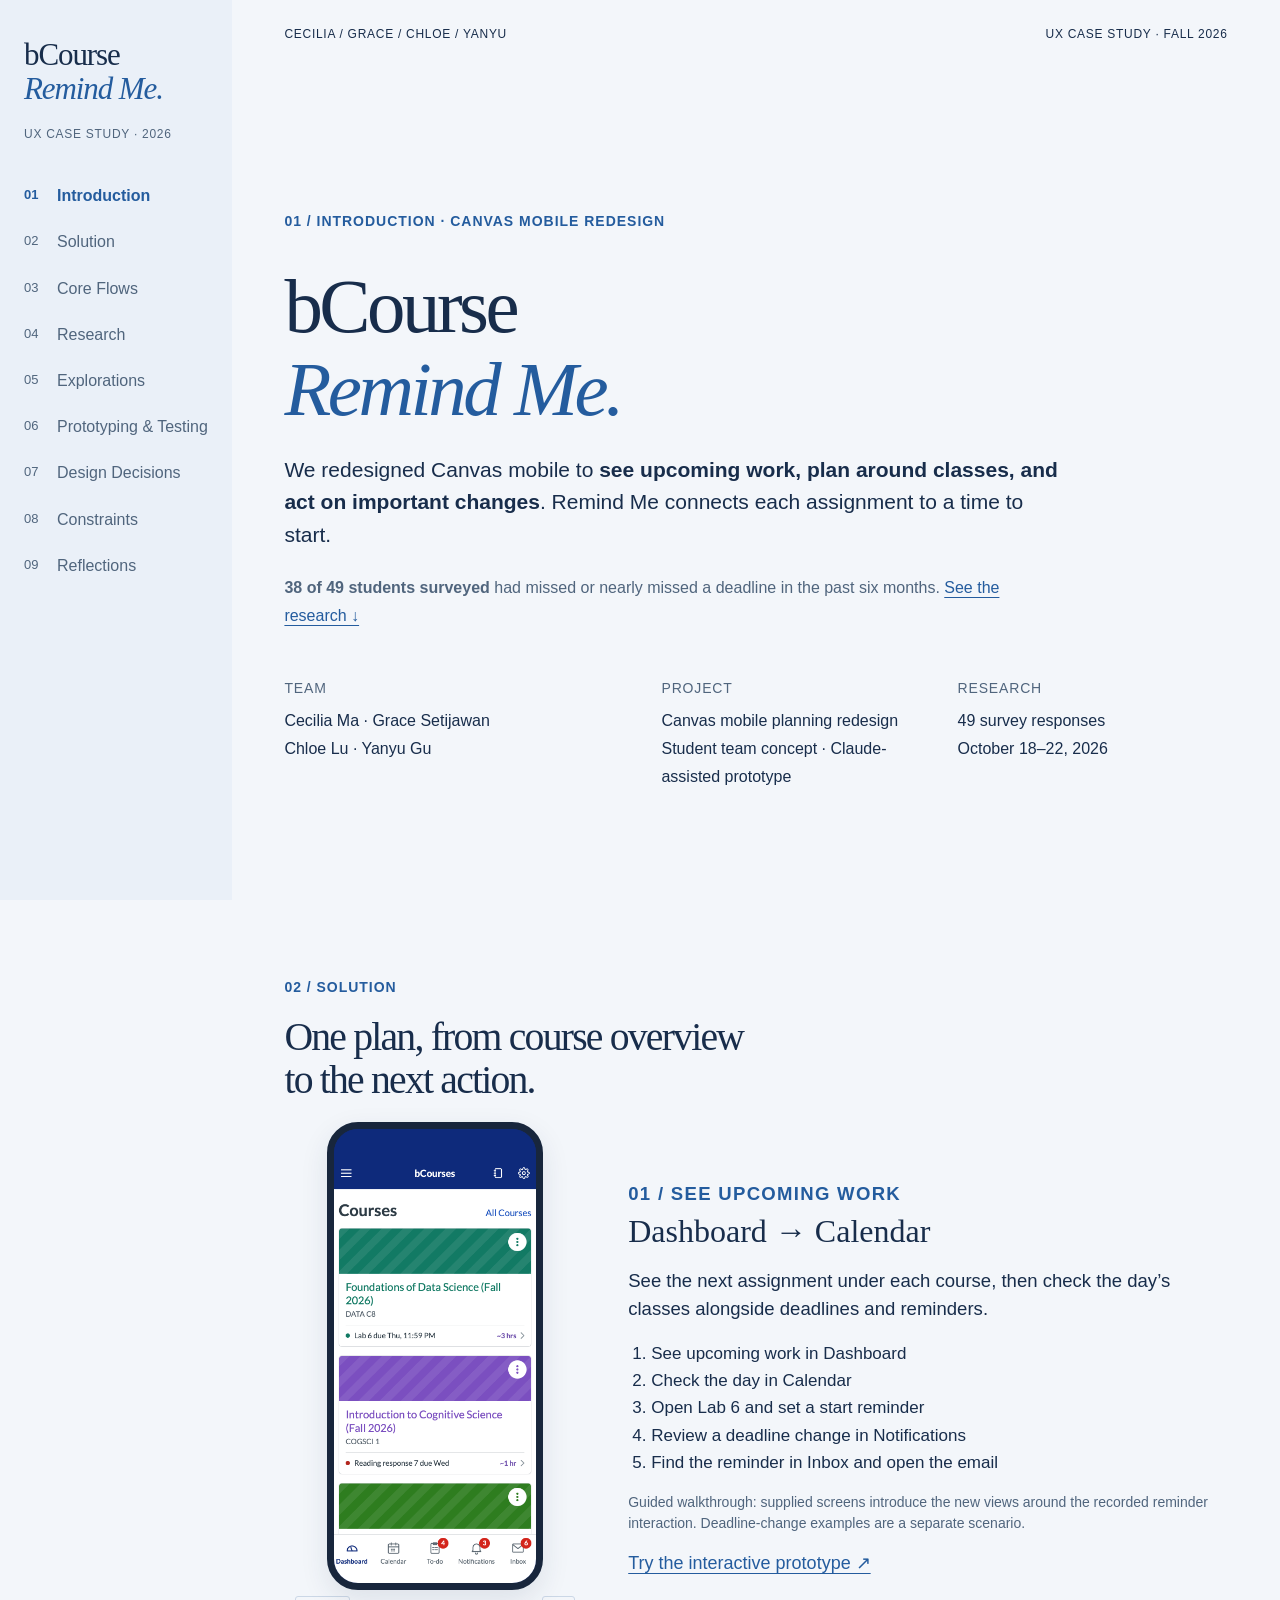
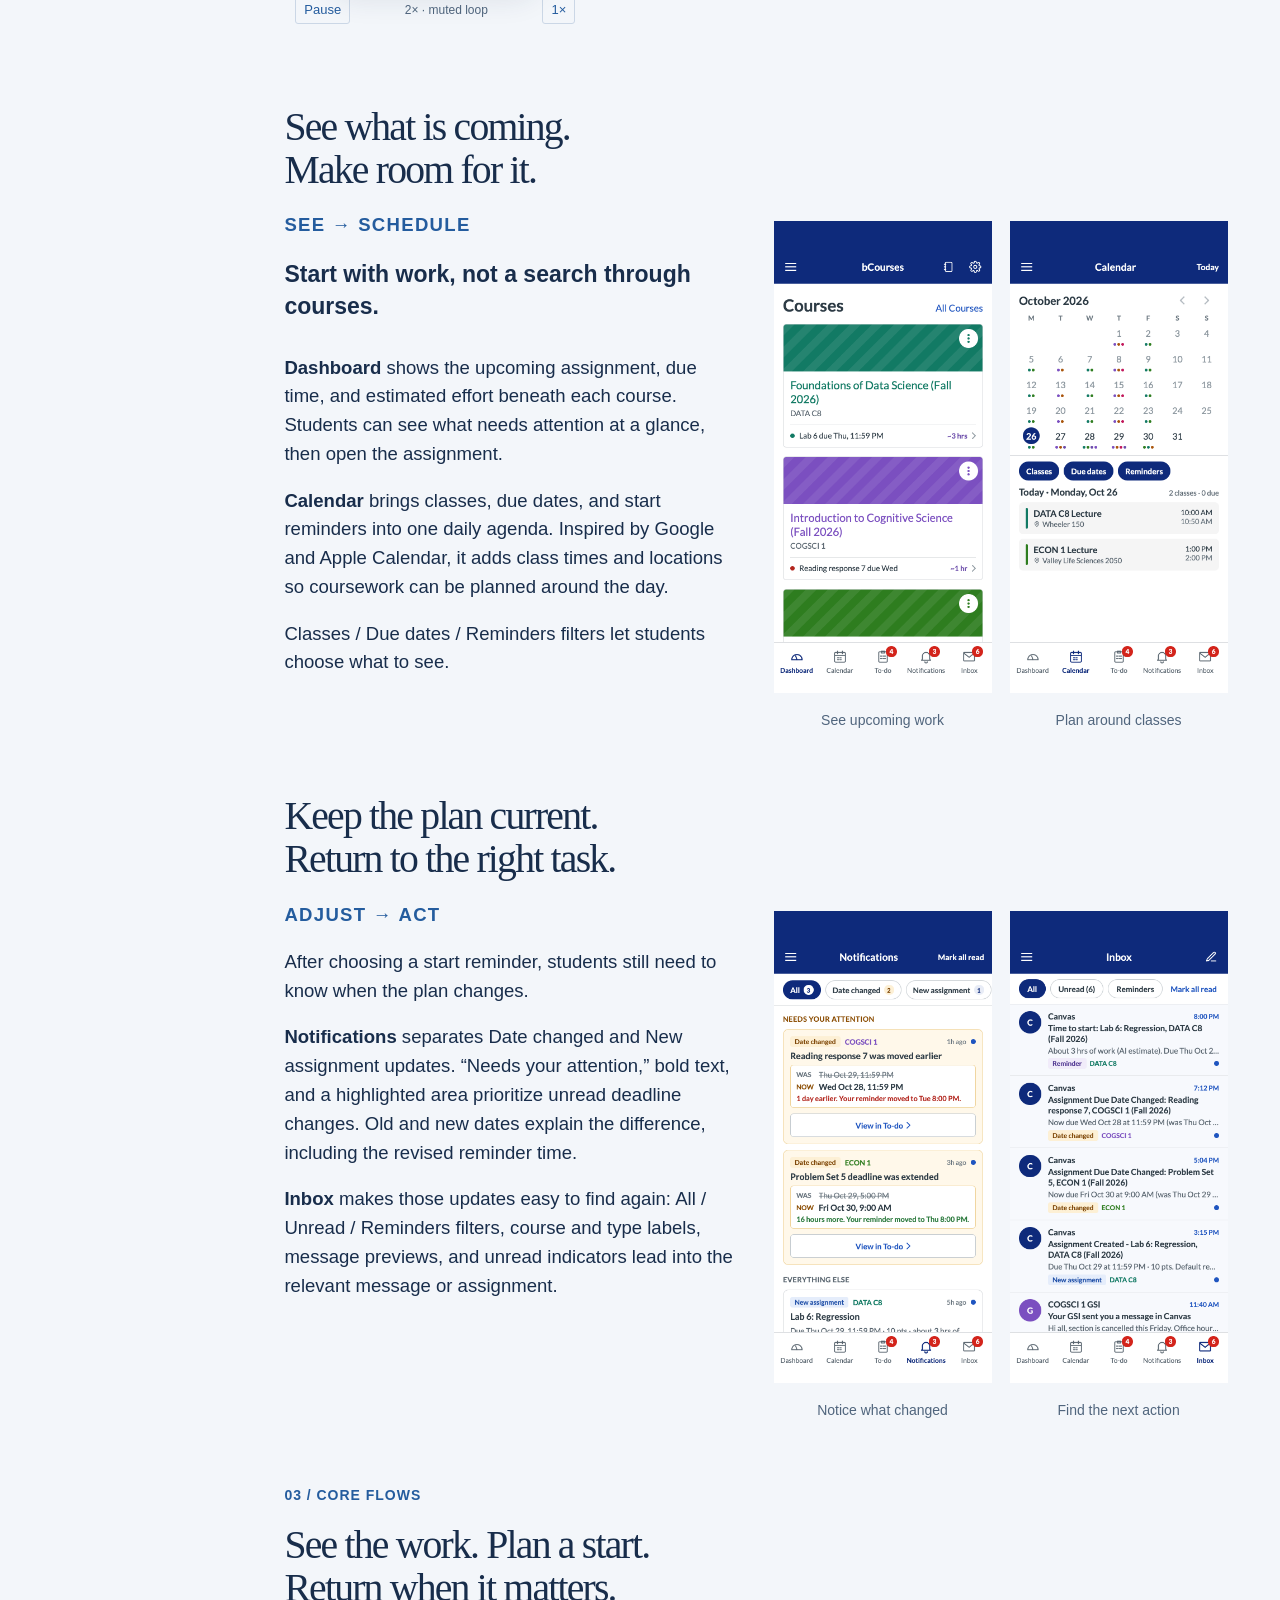
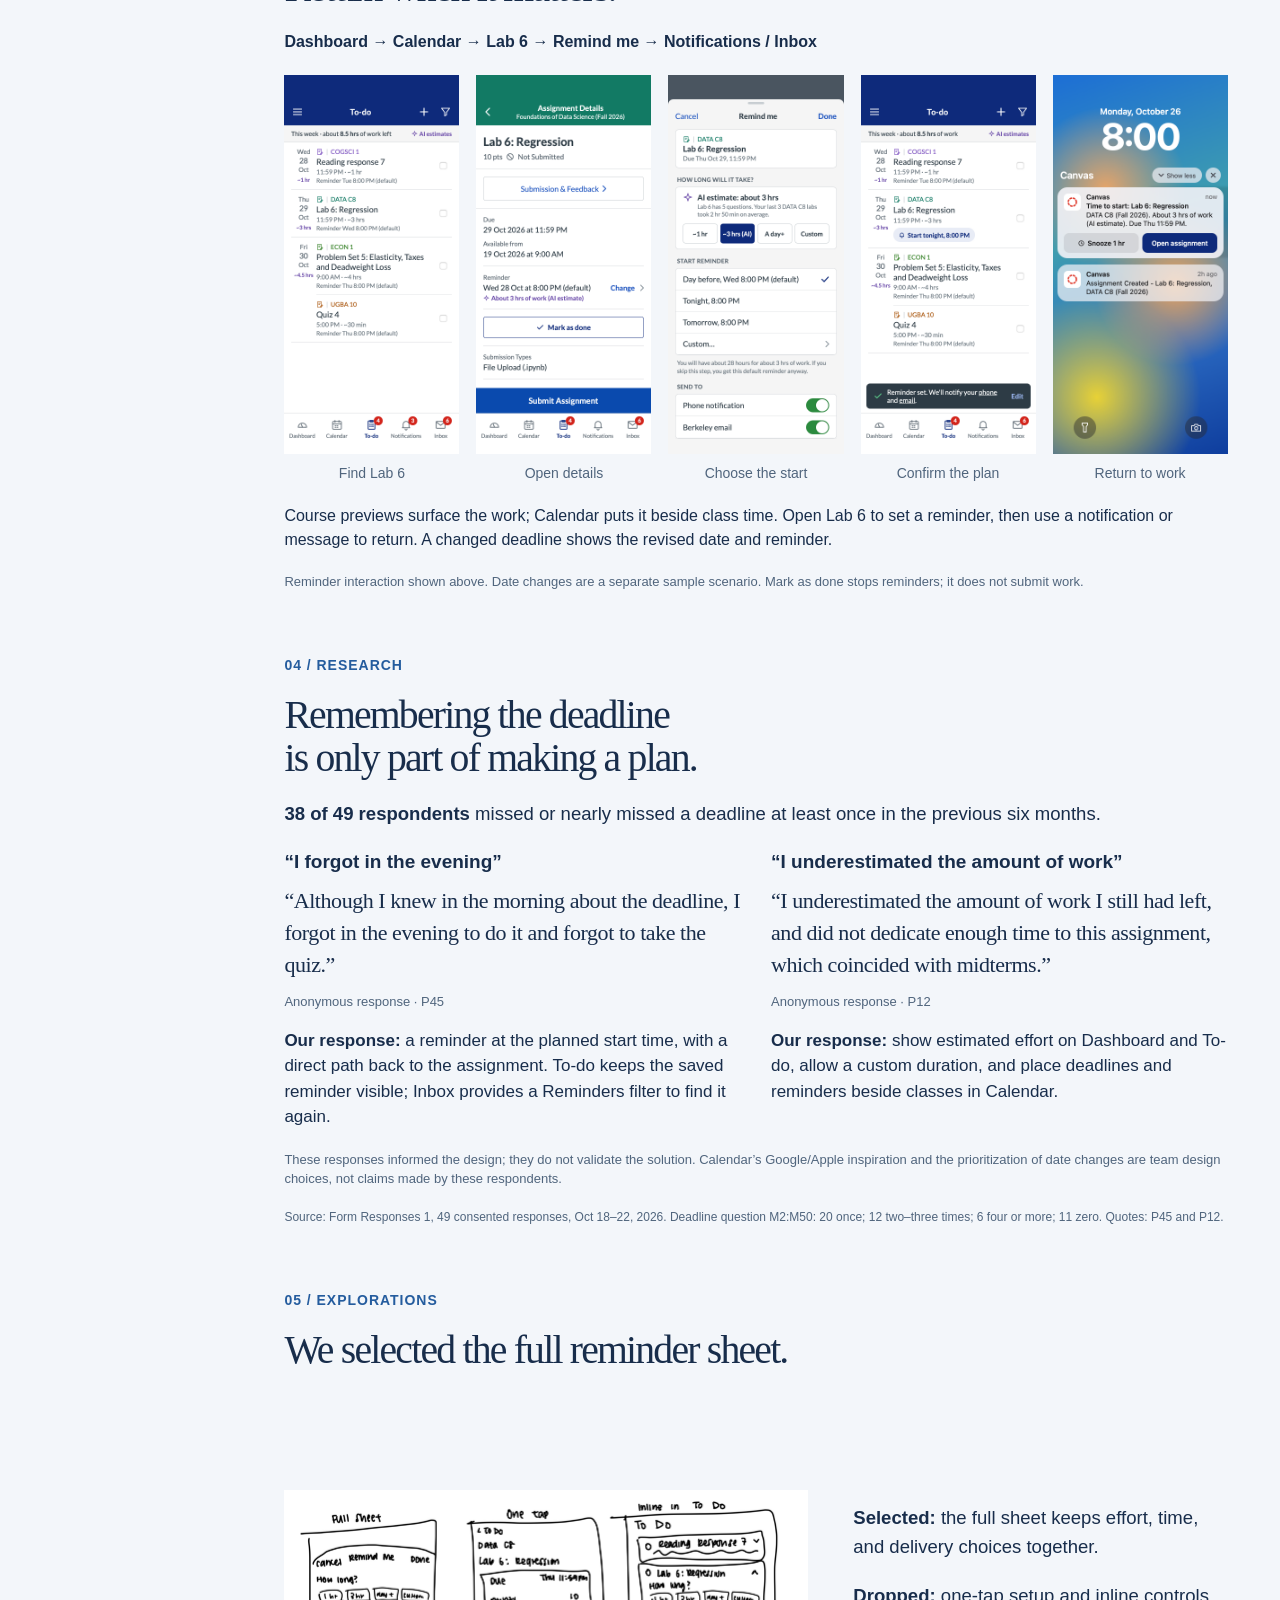
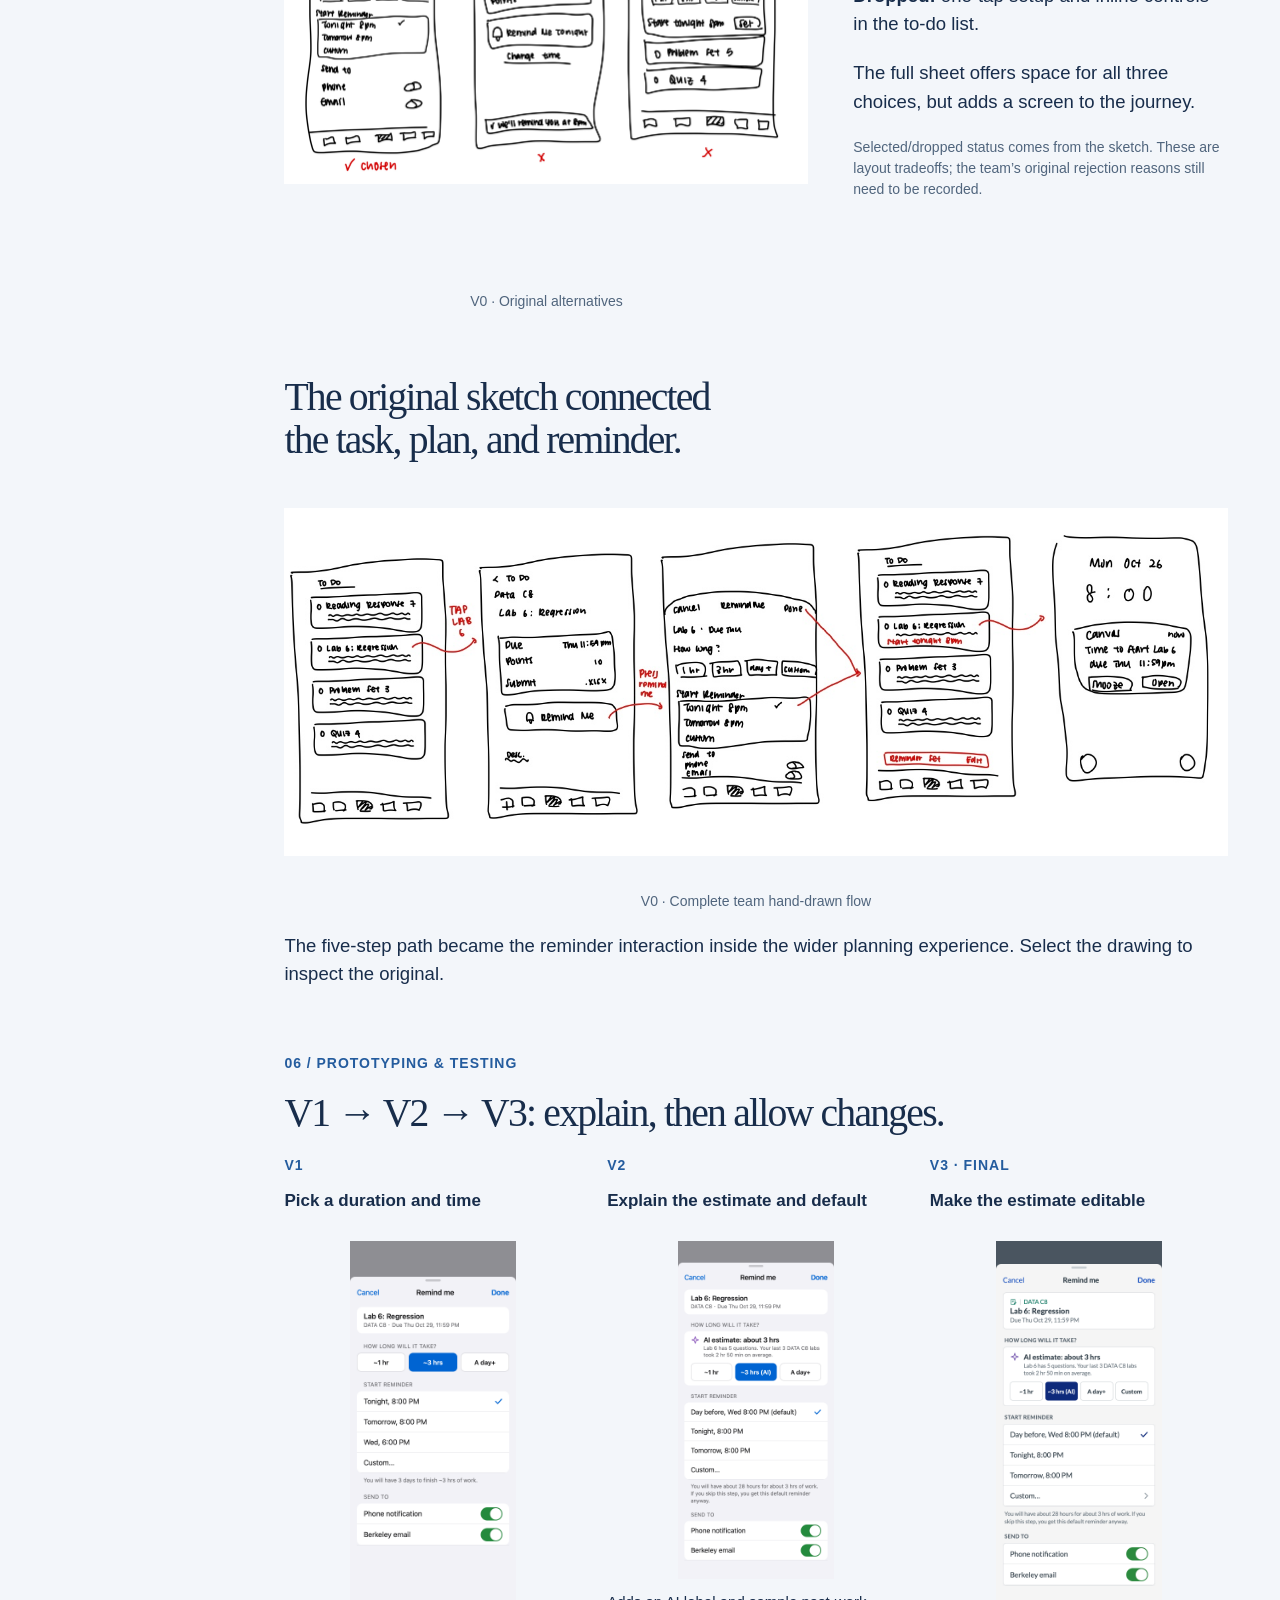
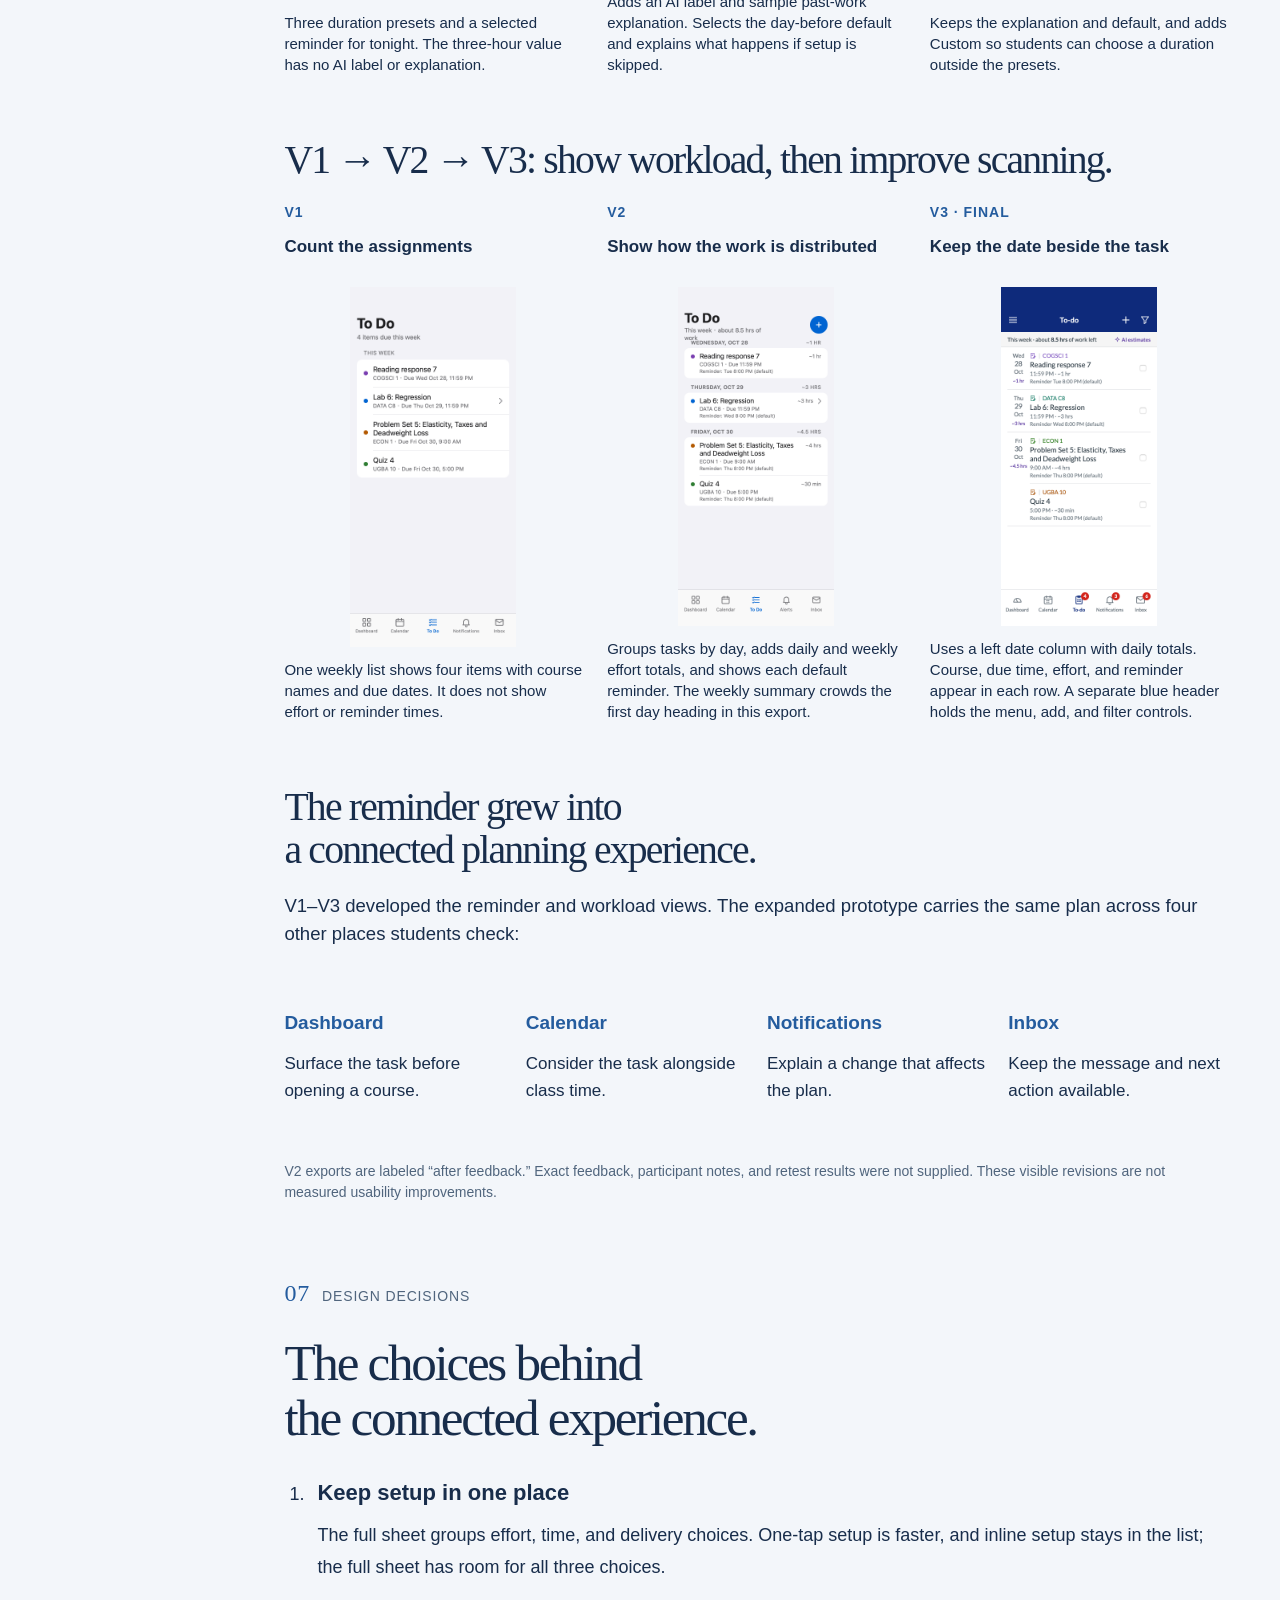
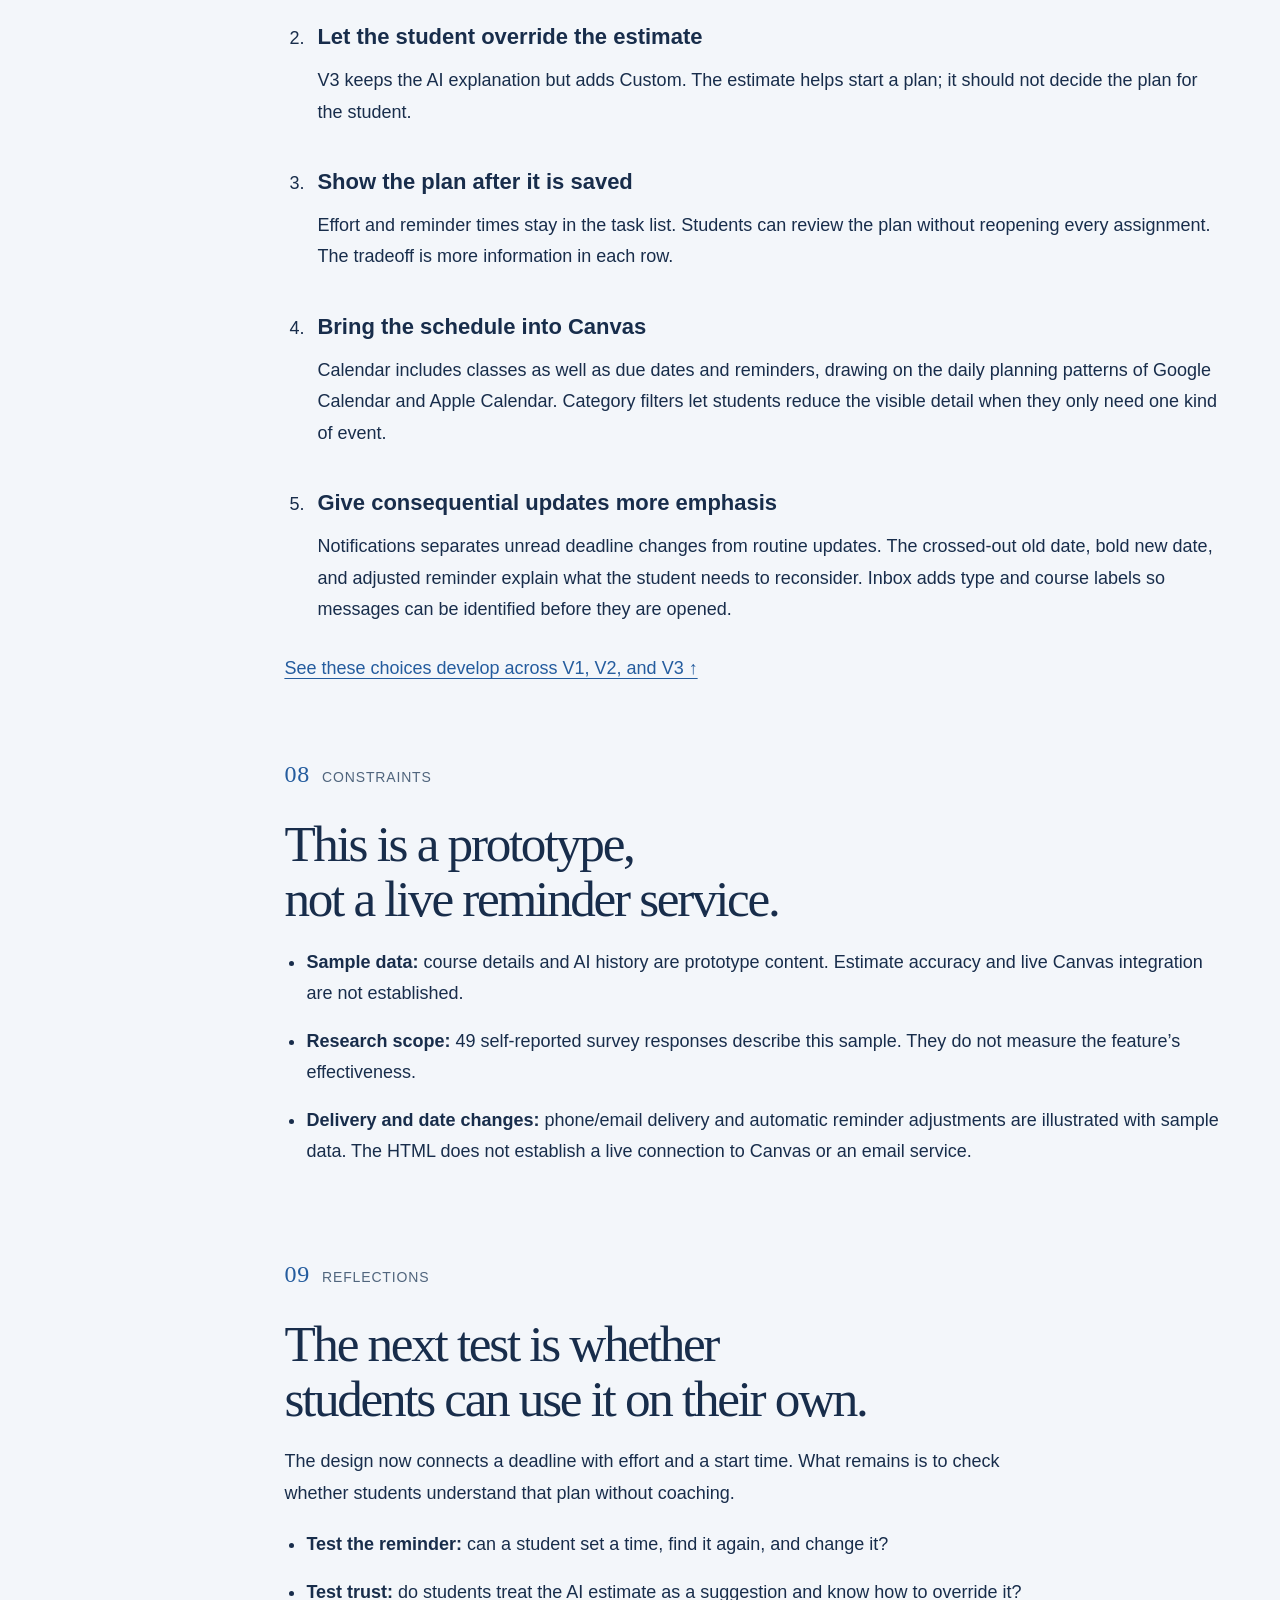
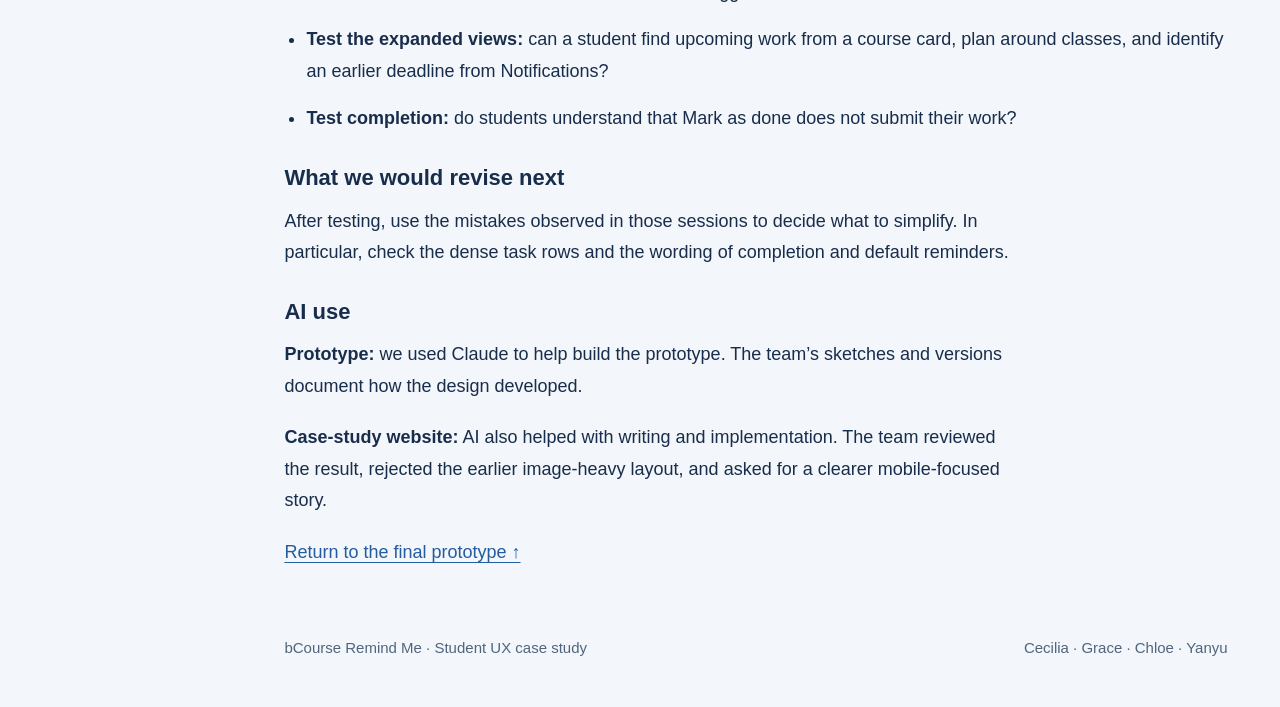
==== commit 565d2bdb: "Add files via upload" ====
--- a/index.html
+++ b/index.html
@@ -1 +1,37 @@
-<!doctype html><html lang="en"><head><meta charset="utf-8"><meta name="viewport" content="width=device-width,initial-scale=1"><meta name="description" content="bCourse Remind Me: a mobile reminder feature that helps students plan when to start assignments. Research, sketches, and the progression from V1 to V3."><title>bCourse Remind Me — UX Case Study</title><link rel="stylesheet" href="scroll.css?v=5"><script src="site.js?v=scroll2" defer></script></head><body class="scroll-case-study"><a class="skip" href="#introduction">Skip to case study</a><aside class="sidebar"><a class="sidebar-brand" href="#introduction">bCourse<br><em>Remind Me.</em></a><p class="sidebar-caption">UX case study · 2026</p><nav class="contents" aria-label="Case study sections"><a href="#introduction"><span class="nav-number">01</span><span>Introduction</span></a><a href="#solution"><span class="nav-number">02</span><span>Solution</span></a><a href="#flows"><span class="nav-number">03</span><span>Core Flows</span></a><a href="#research"><span class="nav-number">04</span><span>Research</span></a><a href="#explorations"><span class="nav-number">05</span><span>Explorations</span></a><a href="#testing"><span class="nav-number">06</span><span>Prototyping &amp; Testing</span></a><a href="#decisions"><span class="nav-number">07</span><span>Design Decisions</span></a><a href="#constraints"><span class="nav-number">08</span><span>Constraints</span></a><a href="#reflections"><span class="nav-number">09</span><span>Reflections</span></a></nav></aside><header><a href="#introduction">Cecilia / Grace / Chloe / Yanyu</a><span>UX case study · Fall 2026</span></header><main id="deck"><section class="overview" id="introduction"><p class="eyebrow">01 / Introduction · Canvas mobile redesign</p><h1>bCourse<br><em>Remind Me.</em></h1><p class="intro">We redesigned Canvas mobile to <strong>see upcoming work, plan around classes, and act on important changes</strong>. Remind Me connects each assignment to a time to start.</p><p class="overview-evidence"><strong>38 of 49 students surveyed</strong> had missed or nearly missed a deadline in the past six months. <a href="#research">See the research ↓</a></p><dl class="project-facts"><div><dt>Team</dt><dd>Cecilia Ma · Grace Setijawan<br>Chloe Lu · Yanyu Gu</dd></div><div><dt>Project</dt><dd>Canvas mobile planning redesign<br>Student team concept · Claude-assisted prototype</dd></div><div><dt>Research</dt><dd>49 survey responses<br>October 18–22, 2026</dd></div></dl></section><section id="solution" class="chapter" data-label="Solution"><p class="eyebrow">02 / Solution</p><article class="slide "><h2>One plan, from course overview<br>to the next action.</h2><div class="slide-content"><div class="journey-demo"><div class="phone-demo"><div class="phone-frame"><video id="prototype-video" autoplay muted loop playsinline preload="auto" poster="dashboard.png" aria-label="Complete project walkthrough"><source src="project-walkthrough.mp4" type="video/mp4"></video></div><div class="player-controls"><button id="play-toggle">Pause</button><span>2× · muted loop</span><button id="speed-toggle">1×</button></div><p id="playback-status" aria-live="polite"></p></div><div><p class="eyebrow" id="demo-stage">01 / See upcoming work</p><h3 id="demo-title">Dashboard → Calendar</h3><p id="demo-description">See the next assignment under each course, then check the day’s classes alongside deadlines and reminders.</p><ol class="journey-list"><li>See upcoming work in Dashboard</li><li>Check the day in Calendar</li><li>Open Lab 6 and set a start reminder</li><li>Review a deadline change in Notifications</li><li>Find the reminder in Inbox and open the email</li></ol><p class="small">Guided walkthrough: supplied screens introduce the new views around the recorded reminder interaction. Deadline-change examples are a separate scenario.</p><a href="latest-prototype.html" target="_blank" rel="noopener">Try the interactive prototype ↗</a></div></div></div></article><article class="slide "><h2>See what is coming.<br>Make room for it.</h2><div class="slide-content"><div class="split"><div><p class="eyebrow">See → Schedule</p><h3>Start with work, not a search through courses.</h3><p><strong>Dashboard</strong> shows the upcoming assignment, due time, and estimated effort beneath each course. Students can see what needs attention at a glance, then open the assignment.</p><p><strong>Calendar</strong> brings classes, due dates, and start reminders into one daily agenda. Inspired by Google and Apple Calendar, it adds class times and locations so coursework can be planned around the day.</p><p>Classes / Due dates / Reminders filters let students choose what to see.</p></div><div class="screen-pair"><figure><a href="dashboard.png" target="_blank" rel="noopener"><img src="dashboard.png" alt="See upcoming work"></a><figcaption>See upcoming work</figcaption></figure><figure><a href="calendar.png" target="_blank" rel="noopener"><img src="calendar.png" alt="Plan around classes"></a><figcaption>Plan around classes</figcaption></figure></div></div></div></article><article class="slide "><h2>Keep the plan current.<br>Return to the right task.</h2><div class="slide-content"><div class="split"><div><p class="eyebrow">Adjust → Act</p><p>After choosing a start reminder, students still need to know when the plan changes.</p><p><strong>Notifications</strong> separates Date changed and New assignment updates. “Needs your attention,” bold text, and a highlighted area prioritize unread deadline changes. Old and new dates explain the difference, including the revised reminder time.</p><p><strong>Inbox</strong> makes those updates easy to find again: All / Unread / Reminders filters, course and type labels, message previews, and unread indicators lead into the relevant message or assignment.</p></div><div class="screen-pair"><figure><a href="notifications-labels.png" target="_blank" rel="noopener"><img src="notifications-labels.png" alt="Notice what changed"></a><figcaption>Notice what changed</figcaption></figure><figure><a href="inbox.png" target="_blank" rel="noopener"><img src="inbox.png" alt="Find the next action"></a><figcaption>Find the next action</figcaption></figure></div></div></div></article></section><section id="flows" class="chapter" data-label="Core Flows"><p class="eyebrow">03 / Core Flows</p><article class="slide core-single"><h2>See the work. Plan a start.<br>Return when it matters.</h2><div class="slide-content"><p class="core-route"><strong>Dashboard → Calendar → Lab 6 → Remind me → Notifications / Inbox</strong></p><div class="five-screens"><figure><a href="to-do.png" target="_blank" rel="noopener"><img src="to-do.png" alt="Find Lab 6"></a><figcaption>Find Lab 6</figcaption></figure><figure><a href="assignment.png" target="_blank" rel="noopener"><img src="assignment.png" alt="Open details"></a><figcaption>Open details</figcaption></figure><figure><a href="remind-me.png" target="_blank" rel="noopener"><img src="remind-me.png" alt="Choose the start"></a><figcaption>Choose the start</figcaption></figure><figure><a href="reminder-set.png" target="_blank" rel="noopener"><img src="reminder-set.png" alt="Confirm the plan"></a><figcaption>Confirm the plan</figcaption></figure><figure><a href="notification.png" target="_blank" rel="noopener"><img src="notification.png" alt="Return to work"></a><figcaption>Return to work</figcaption></figure></div><p>Course previews surface the work; Calendar puts it beside class time. Open Lab 6 to set a reminder, then use a notification or message to return. A changed deadline shows the revised date and reminder.</p><p class="small">Reminder interaction shown above. Date changes are a separate sample scenario. Mark as done stops reminders; it does not submit work.</p></div></article></section><section id="research" class="chapter" data-label="Research"><p class="eyebrow">04 / Research</p><article class="slide research-single"><h2>Remembering the deadline<br>is only part of making a plan.</h2><div class="slide-content"><p><strong>38 of 49 respondents</strong> missed or nearly missed a deadline at least once in the previous six months.</p><div class="evidence-grid"><div><h3>“I forgot in the evening”</h3><blockquote>“Although I knew in the morning about the deadline, I forgot in the evening to do it and forgot to take the quiz.”<cite>Anonymous response · P45</cite></blockquote><p><strong>Our response:</strong> a reminder at the planned start time, with a direct path back to the assignment. To-do keeps the saved reminder visible; Inbox provides a Reminders filter to find it again.</p></div><div><h3>“I underestimated the amount of work”</h3><blockquote>“I underestimated the amount of work I still had left, and did not dedicate enough time to this assignment, which coincided with midterms.”<cite>Anonymous response · P12</cite></blockquote><p><strong>Our response:</strong> show estimated effort on Dashboard and To-do, allow a custom duration, and place deadlines and reminders beside classes in Calendar.</p></div></div><p class="small">These responses informed the design; they do not validate the solution. Calendar’s Google/Apple inspiration and the prioritization of date changes are team design choices, not claims made by these respondents.</p><p class="source-line">Source: Form Responses 1, 49 consented responses, Oct 18–22, 2026. Deadline question M2:M50: 20 once; 12 two–three times; 6 four or more; 11 zero. Quotes: P45 and P12.</p></div></article></section><section id="explorations" class="chapter" data-label="Explorations"><p class="eyebrow">05 / Explorations</p><article class="slide "><h2>We selected the full reminder sheet.</h2><div class="slide-content"><div class="artifact-split"><figure><a href="exploration-options.jpg" target="_blank" rel="noopener"><img src="exploration-options.jpg" alt="V0 · Original alternatives"></a><figcaption>V0 · Original alternatives</figcaption></figure><div><p><strong>Selected:</strong> the full sheet keeps effort, time, and delivery choices together.</p><p><strong>Dropped:</strong> one-tap setup and inline controls in the to-do list.</p><p>The full sheet offers space for all three choices, but adds a screen to the journey.</p><p class="small">Selected/dropped status comes from the sketch. These are layout tradeoffs; the team’s original rejection reasons still need to be recorded.</p></div></div></div></article><article class="slide sketch-slide"><h2>The original sketch connected<br>the task, plan, and reminder.</h2><div class="slide-content"><figure><a href="team-handdrawn-flow.png" target="_blank" rel="noopener"><img src="team-handdrawn-flow.png" alt="V0 · Complete team hand-drawn flow"></a><figcaption>V0 · Complete team hand-drawn flow</figcaption></figure><p>The five-step path became the reminder interaction inside the wider planning experience. Select the drawing to inspect the original.</p></div></article></section><section id="testing" class="chapter" data-label="Prototyping & Testing"><p class="eyebrow">06 / Prototyping & Testing</p><article class="slide comparison-slide"><h2>V1 → V2 → V3: explain, then allow changes.</h2><div class="slide-content"><div class="version-triptych"><article class="version-stage"><p class="version-label">V1</p><h4>Pick a duration and time</h4><figure class=""><a href="v1-reminder.png" target="_blank" rel="noopener"><img src="v1-reminder.png" alt="V1: Pick a duration and time" loading="lazy" width="780" height="1688"></a><figcaption>V1 · Click to enlarge</figcaption></figure><p>Three duration presets and a selected reminder for tonight. The three-hour value has no AI label or explanation.</p></article><article class="version-stage"><p class="version-label">V2</p><h4>Explain the estimate and default</h4><figure class=""><a href="v2-reminder.png" target="_blank" rel="noopener"><img src="v2-reminder.png" alt="V2: Explain the estimate and default" loading="lazy" width="780" height="1688"></a><figcaption>V2 · Click to enlarge</figcaption></figure><p>Adds an AI label and sample past-work explanation. Selects the day-before default and explains what happens if setup is skipped.</p></article><article class="version-stage"><p class="version-label">V3 · Final</p><h4>Make the estimate editable</h4><figure class=""><a href="remind-me.png" target="_blank" rel="noopener"><img src="remind-me.png" alt="V3 · Final: Make the estimate editable" loading="lazy" width="780" height="1688"></a><figcaption>V3 · Final · Click to enlarge</figcaption></figure><p>Keeps the explanation and default, and adds Custom so students can choose a duration outside the presets.</p></article></div></div></article><article class="slide comparison-slide"><h2>V1 → V2 → V3: show workload, then improve scanning.</h2><div class="slide-content"><div class="version-triptych"><article class="version-stage"><p class="version-label">V1</p><h4>Count the assignments</h4><figure class=""><a href="v1-todo.png" target="_blank" rel="noopener"><img src="v1-todo.png" alt="V1: Count the assignments" loading="lazy" width="780" height="1688"></a><figcaption>V1 · Click to enlarge</figcaption></figure><p>One weekly list shows four items with course names and due dates. It does not show effort or reminder times.</p></article><article class="version-stage"><p class="version-label">V2</p><h4>Show how the work is distributed</h4><figure class=""><a href="v2-todo.png" target="_blank" rel="noopener"><img src="v2-todo.png" alt="V2: Show how the work is distributed" loading="lazy" width="780" height="1688"></a><figcaption>V2 · Click to enlarge</figcaption></figure><p>Groups tasks by day, adds daily and weekly effort totals, and shows each default reminder. The weekly summary crowds the first day heading in this export.</p></article><article class="version-stage"><p class="version-label">V3 · Final</p><h4>Keep the date beside the task</h4><figure class=""><a href="to-do.png" target="_blank" rel="noopener"><img src="to-do.png" alt="V3 · Final: Keep the date beside the task" loading="lazy" width="780" height="1688"></a><figcaption>V3 · Final · Click to enlarge</figcaption></figure><p>Uses a left date column with daily totals. Course, due time, effort, and reminder appear in each row. A separate blue header holds the menu, add, and filter controls.</p></article></div></div></article><article class="slide "><h2>The reminder grew into<br>a connected planning experience.</h2><div class="slide-content"><p>V1–V3 developed the reminder and workload views. The expanded prototype carries the same plan across four other places students check:</p><div class="flow-line"><div><b>Dashboard</b><p>Surface the task before opening a course.</p></div><div><b>Calendar</b><p>Consider the task alongside class time.</p></div><div><b>Notifications</b><p>Explain a change that affects the plan.</p></div><div><b>Inbox</b><p>Keep the message and next action available.</p></div></div><p class="small">V2 exports are labeled “after feedback.” Exact feedback, participant notes, and retest results were not supplied. These visible revisions are not measured usability improvements.</p></div></article></section><section class="section" id="decisions"><div class="section-label"><b>07</b>Design Decisions</div><div class="body"><h2>The choices behind<br>the connected experience.</h2><ol class="decision-list"><li><h3>Keep setup in one place</h3><p>The full sheet groups effort, time, and delivery choices. One-tap setup is faster, and inline setup stays in the list; the full sheet has room for all three choices.</p></li><li><h3>Let the student override the estimate</h3><p>V3 keeps the AI explanation but adds Custom. The estimate helps start a plan; it should not decide the plan for the student.</p></li><li><h3>Show the plan after it is saved</h3><p>Effort and reminder times stay in the task list. Students can review the plan without reopening every assignment. The tradeoff is more information in each row.</p></li><li><h3>Bring the schedule into Canvas</h3><p>Calendar includes classes as well as due dates and reminders, drawing on the daily planning patterns of Google Calendar and Apple Calendar. Category filters let students reduce the visible detail when they only need one kind of event.</p></li><li><h3>Give consequential updates more emphasis</h3><p>Notifications separates unread deadline changes from routine updates. The crossed-out old date, bold new date, and adjusted reminder explain what the student needs to reconsider. Inbox adds type and course labels so messages can be identified before they are opened.</p></li></ol><p><a href="#testing">See these choices develop across V1, V2, and V3 ↑</a></p></div></section><section class="section" id="constraints"><div class="section-label"><b>08</b>Constraints</div><div class="body"><h2>This is a prototype,<br>not a live reminder service.</h2><ul class="plain-list"><li><strong>Sample data:</strong> course details and AI history are prototype content. Estimate accuracy and live Canvas integration are not established.</li><li><strong>Research scope:</strong> 49 self-reported survey responses describe this sample. They do not measure the feature’s effectiveness.</li><li><strong>Delivery and date changes:</strong> phone/email delivery and automatic reminder adjustments are illustrated with sample data. The HTML does not establish a live connection to Canvas or an email service.</li></ul></div></section><section class="section" id="reflections"><div class="section-label"><b>09</b>Reflections</div><div class="body"><h2>The next test is whether<br>students can use it on their own.</h2><p>The design now connects a deadline with effort and a start time. What remains is to check whether students understand that plan without coaching.</p><ul class="plain-list"><li><strong>Test the reminder:</strong> can a student set a time, find it again, and change it?</li><li><strong>Test trust:</strong> do students treat the AI estimate as a suggestion and know how to override it?</li><li><strong>Test the expanded views:</strong> can a student find upcoming work from a course card, plan around classes, and identify an earlier deadline from Notifications?</li><li><strong>Test completion:</strong> do students understand that Mark as done does not submit their work?</li></ul><h3>What we would revise next</h3><p>After testing, use the mistakes observed in those sessions to decide what to simplify. In particular, check the dense task rows and the wording of completion and default reminders.</p><h3>AI use</h3><p><strong>Prototype:</strong> we used Claude to help build the prototype. The team’s sketches and versions document how the design developed.</p><p><strong>Case-study website:</strong> AI also helped with writing and implementation. The team reviewed the result, rejected the earlier image-heavy layout, and asked for a clearer mobile-focused story.</p><a href="#solution">Return to the final prototype ↑</a></div></section></main><footer><span>bCourse Remind Me · Student UX case study</span><span>Cecilia · Grace · Chloe · Yanyu</span></footer></body></html>+<!doctype html><html lang="en"><head><meta charset="utf-8"><meta name="viewport" content="width=device-width,initial-scale=1"><meta name="description" content="bCourse Remind Me: a mobile reminder feature that helps students plan when to start assignments. Research, sketches, and the progression from V1 to V3."><title>bCourse Remind Me — UX Case Study</title><link rel="stylesheet" href="scroll.css?v=5"><style>
+/* Section 05 — align the sketch and rationale on a consistent two-column grid. */
+#explorations .artifact-split {
+  display: grid;
+  grid-template-columns: minmax(0, 1.4fr) minmax(0, 1fr);
+  align-items: center;
+  gap: clamp(24px, 3.5vw, 56px);
+  width: 100%;
+  max-width: 100%;
+  margin-inline: auto;
+}
+#explorations .artifact-split > figure,
+#explorations .artifact-split > div {
+  min-width: 0;
+  width: 100%;
+  margin: 0;
+}
+#explorations .artifact-split figure img {
+  display: block;
+  width: 100%;
+  max-width: 100%;
+  height: auto;
+  object-fit: contain;
+}
+#explorations .artifact-split > div p {
+  max-width: 100%;
+  overflow-wrap: break-word;
+}
+#explorations .artifact-split > div p:first-child { margin-top: 0; }
+#explorations .artifact-split > div p:last-child { margin-bottom: 0; }
+@media (max-width: 820px) {
+  #explorations .artifact-split {
+    grid-template-columns: minmax(0, 1fr);
+    gap: 22px;
+  }
+}
+</style><script src="site.js?v=scroll2" defer></script></head><body class="scroll-case-study"><a class="skip" href="#introduction">Skip to case study</a><aside class="sidebar"><a class="sidebar-brand" href="#introduction">bCourse<br><em>Remind Me.</em></a><p class="sidebar-caption">UX case study · 2026</p><nav class="contents" aria-label="Case study sections"><a href="#introduction"><span class="nav-number">01</span><span>Introduction</span></a><a href="#solution"><span class="nav-number">02</span><span>Solution</span></a><a href="#flows"><span class="nav-number">03</span><span>Core Flows</span></a><a href="#research"><span class="nav-number">04</span><span>Research</span></a><a href="#explorations"><span class="nav-number">05</span><span>Explorations</span></a><a href="#testing"><span class="nav-number">06</span><span>Prototyping &amp; Testing</span></a><a href="#decisions"><span class="nav-number">07</span><span>Design Decisions</span></a><a href="#constraints"><span class="nav-number">08</span><span>Constraints</span></a><a href="#reflections"><span class="nav-number">09</span><span>Reflections</span></a></nav></aside><header><a href="#introduction">Cecilia / Grace / Chloe / Yanyu</a><span>UX case study · Fall 2026</span></header><main id="deck"><section class="overview" id="introduction"><p class="eyebrow">01 / Introduction · Canvas mobile redesign</p><h1>bCourse<br><em>Remind Me.</em></h1><p class="intro">We redesigned Canvas mobile to <strong>see upcoming work, plan around classes, and act on important changes</strong>. Remind Me connects each assignment to a time to start.</p><p class="overview-evidence"><strong>38 of 49 students surveyed</strong> had missed or nearly missed a deadline in the past six months. <a href="#research">See the research ↓</a></p><dl class="project-facts"><div><dt>Team</dt><dd>Cecilia Ma · Grace Setijawan<br>Chloe Lu · Yanyu Gu</dd></div><div><dt>Project</dt><dd>Canvas mobile planning redesign<br>Student team concept · Claude-assisted prototype</dd></div><div><dt>Research</dt><dd>49 survey responses<br>October 18–22, 2026</dd></div></dl></section><section id="solution" class="chapter" data-label="Solution"><p class="eyebrow">02 / Solution</p><article class="slide "><h2>One plan, from course overview<br>to the next action.</h2><div class="slide-content"><div class="journey-demo"><div class="phone-demo"><div class="phone-frame"><video id="prototype-video" autoplay muted loop playsinline preload="auto" poster="dashboard.png" aria-label="Complete project walkthrough"><source src="project-walkthrough.mp4" type="video/mp4"></video></div><div class="player-controls"><button id="play-toggle">Pause</button><span>2× · muted loop</span><button id="speed-toggle">1×</button></div><p id="playback-status" aria-live="polite"></p></div><div><p class="eyebrow" id="demo-stage">01 / See upcoming work</p><h3 id="demo-title">Dashboard → Calendar</h3><p id="demo-description">See the next assignment under each course, then check the day’s classes alongside deadlines and reminders.</p><ol class="journey-list"><li>See upcoming work in Dashboard</li><li>Check the day in Calendar</li><li>Open Lab 6 and set a start reminder</li><li>Review a deadline change in Notifications</li><li>Find the reminder in Inbox and open the email</li></ol><p class="small">Guided walkthrough: supplied screens introduce the new views around the recorded reminder interaction. Deadline-change examples are a separate scenario.</p><a href="latest-prototype.html" target="_blank" rel="noopener">Try the interactive prototype ↗</a></div></div></div></article><article class="slide "><h2>See what is coming.<br>Make room for it.</h2><div class="slide-content"><div class="split"><div><p class="eyebrow">See → Schedule</p><h3>Start with work, not a search through courses.</h3><p><strong>Dashboard</strong> shows the upcoming assignment, due time, and estimated effort beneath each course. Students can see what needs attention at a glance, then open the assignment.</p><p><strong>Calendar</strong> brings classes, due dates, and start reminders into one daily agenda. Inspired by Google and Apple Calendar, it adds class times and locations so coursework can be planned around the day.</p><p>Classes / Due dates / Reminders filters let students choose what to see.</p></div><div class="screen-pair"><figure><a href="dashboard.png" target="_blank" rel="noopener"><img src="dashboard.png" alt="See upcoming work"></a><figcaption>See upcoming work</figcaption></figure><figure><a href="calendar.png" target="_blank" rel="noopener"><img src="calendar.png" alt="Plan around classes"></a><figcaption>Plan around classes</figcaption></figure></div></div></div></article><article class="slide "><h2>Keep the plan current.<br>Return to the right task.</h2><div class="slide-content"><div class="split"><div><p class="eyebrow">Adjust → Act</p><p>After choosing a start reminder, students still need to know when the plan changes.</p><p><strong>Notifications</strong> separates Date changed and New assignment updates. “Needs your attention,” bold text, and a highlighted area prioritize unread deadline changes. Old and new dates explain the difference, including the revised reminder time.</p><p><strong>Inbox</strong> makes those updates easy to find again: All / Unread / Reminders filters, course and type labels, message previews, and unread indicators lead into the relevant message or assignment.</p></div><div class="screen-pair"><figure><a href="notifications-labels.png" target="_blank" rel="noopener"><img src="notifications-labels.png" alt="Notice what changed"></a><figcaption>Notice what changed</figcaption></figure><figure><a href="inbox.png" target="_blank" rel="noopener"><img src="inbox.png" alt="Find the next action"></a><figcaption>Find the next action</figcaption></figure></div></div></div></article></section><section id="flows" class="chapter" data-label="Core Flows"><p class="eyebrow">03 / Core Flows</p><article class="slide core-single"><h2>See the work. Plan a start.<br>Return when it matters.</h2><div class="slide-content"><p class="core-route"><strong>Dashboard → Calendar → Lab 6 → Remind me → Notifications / Inbox</strong></p><div class="five-screens"><figure><a href="to-do.png" target="_blank" rel="noopener"><img src="to-do.png" alt="Find Lab 6"></a><figcaption>Find Lab 6</figcaption></figure><figure><a href="assignment.png" target="_blank" rel="noopener"><img src="assignment.png" alt="Open details"></a><figcaption>Open details</figcaption></figure><figure><a href="remind-me.png" target="_blank" rel="noopener"><img src="remind-me.png" alt="Choose the start"></a><figcaption>Choose the start</figcaption></figure><figure><a href="reminder-set.png" target="_blank" rel="noopener"><img src="reminder-set.png" alt="Confirm the plan"></a><figcaption>Confirm the plan</figcaption></figure><figure><a href="notification.png" target="_blank" rel="noopener"><img src="notification.png" alt="Return to work"></a><figcaption>Return to work</figcaption></figure></div><p>Course previews surface the work; Calendar puts it beside class time. Open Lab 6 to set a reminder, then use a notification or message to return. A changed deadline shows the revised date and reminder.</p><p class="small">Reminder interaction shown above. Date changes are a separate sample scenario. Mark as done stops reminders; it does not submit work.</p></div></article></section><section id="research" class="chapter" data-label="Research"><p class="eyebrow">04 / Research</p><article class="slide research-single"><h2>Remembering the deadline<br>is only part of making a plan.</h2><div class="slide-content"><p><strong>38 of 49 respondents</strong> missed or nearly missed a deadline at least once in the previous six months.</p><div class="evidence-grid"><div><h3>“I forgot in the evening”</h3><blockquote>“Although I knew in the morning about the deadline, I forgot in the evening to do it and forgot to take the quiz.”<cite>Anonymous response · P45</cite></blockquote><p><strong>Our response:</strong> a reminder at the planned start time, with a direct path back to the assignment. To-do keeps the saved reminder visible; Inbox provides a Reminders filter to find it again.</p></div><div><h3>“I underestimated the amount of work”</h3><blockquote>“I underestimated the amount of work I still had left, and did not dedicate enough time to this assignment, which coincided with midterms.”<cite>Anonymous response · P12</cite></blockquote><p><strong>Our response:</strong> show estimated effort on Dashboard and To-do, allow a custom duration, and place deadlines and reminders beside classes in Calendar.</p></div></div><p class="small">These responses informed the design; they do not validate the solution. Calendar’s Google/Apple inspiration and the prioritization of date changes are team design choices, not claims made by these respondents.</p><p class="source-line">Source: Form Responses 1, 49 consented responses, Oct 18–22, 2026. Deadline question M2:M50: 20 once; 12 two–three times; 6 four or more; 11 zero. Quotes: P45 and P12.</p></div></article></section><section id="explorations" class="chapter" data-label="Explorations"><p class="eyebrow">05 / Explorations</p><article class="slide "><h2>We selected the full reminder sheet.</h2><div class="slide-content"><div class="artifact-split"><figure><a href="exploration-options.jpg" target="_blank" rel="noopener"><img src="exploration-options.jpg" alt="V0 · Original alternatives"></a><figcaption>V0 · Original alternatives</figcaption></figure><div><p><strong>Selected:</strong> the full sheet keeps effort, time, and delivery choices together.</p><p><strong>Dropped:</strong> one-tap setup and inline controls in the to-do list.</p><p>The full sheet offers space for all three choices, but adds a screen to the journey.</p><p class="small">Selected/dropped status comes from the sketch. These are layout tradeoffs; the team’s original rejection reasons still need to be recorded.</p></div></div></div></article><article class="slide sketch-slide"><h2>The original sketch connected<br>the task, plan, and reminder.</h2><div class="slide-content"><figure><a href="team-handdrawn-flow.jpg" target="_blank" rel="noopener"><img src="team-handdrawn-flow.jpg" alt="V0 · Complete team hand-drawn flow"></a><figcaption>V0 · Complete team hand-drawn flow</figcaption></figure><p>The five-step path became the reminder interaction inside the wider planning experience. Select the drawing to inspect the original.</p></div></article></section><section id="testing" class="chapter" data-label="Prototyping & Testing"><p class="eyebrow">06 / Prototyping & Testing</p><article class="slide comparison-slide"><h2>V1 → V2 → V3: explain, then allow changes.</h2><div class="slide-content"><div class="version-triptych"><article class="version-stage"><p class="version-label">V1</p><h4>Pick a duration and time</h4><figure class=""><a href="v1-reminder.png" target="_blank" rel="noopener"><img src="v1-reminder.png" alt="V1: Pick a duration and time" loading="lazy" width="780" height="1688"></a><figcaption>V1 · Click to enlarge</figcaption></figure><p>Three duration presets and a selected reminder for tonight. The three-hour value has no AI label or explanation.</p></article><article class="version-stage"><p class="version-label">V2</p><h4>Explain the estimate and default</h4><figure class=""><a href="v2-reminder.png" target="_blank" rel="noopener"><img src="v2-reminder.png" alt="V2: Explain the estimate and default" loading="lazy" width="780" height="1688"></a><figcaption>V2 · Click to enlarge</figcaption></figure><p>Adds an AI label and sample past-work explanation. Selects the day-before default and explains what happens if setup is skipped.</p></article><article class="version-stage"><p class="version-label">V3 · Final</p><h4>Make the estimate editable</h4><figure class=""><a href="remind-me.png" target="_blank" rel="noopener"><img src="remind-me.png" alt="V3 · Final: Make the estimate editable" loading="lazy" width="780" height="1688"></a><figcaption>V3 · Final · Click to enlarge</figcaption></figure><p>Keeps the explanation and default, and adds Custom so students can choose a duration outside the presets.</p></article></div></div></article><article class="slide comparison-slide"><h2>V1 → V2 → V3: show workload, then improve scanning.</h2><div class="slide-content"><div class="version-triptych"><article class="version-stage"><p class="version-label">V1</p><h4>Count the assignments</h4><figure class=""><a href="v1-todo.png" target="_blank" rel="noopener"><img src="v1-todo.png" alt="V1: Count the assignments" loading="lazy" width="780" height="1688"></a><figcaption>V1 · Click to enlarge</figcaption></figure><p>One weekly list shows four items with course names and due dates. It does not show effort or reminder times.</p></article><article class="version-stage"><p class="version-label">V2</p><h4>Show how the work is distributed</h4><figure class=""><a href="v2-todo.png" target="_blank" rel="noopener"><img src="v2-todo.png" alt="V2: Show how the work is distributed" loading="lazy" width="780" height="1688"></a><figcaption>V2 · Click to enlarge</figcaption></figure><p>Groups tasks by day, adds daily and weekly effort totals, and shows each default reminder. The weekly summary crowds the first day heading in this export.</p></article><article class="version-stage"><p class="version-label">V3 · Final</p><h4>Keep the date beside the task</h4><figure class=""><a href="to-do.png" target="_blank" rel="noopener"><img src="to-do.png" alt="V3 · Final: Keep the date beside the task" loading="lazy" width="780" height="1688"></a><figcaption>V3 · Final · Click to enlarge</figcaption></figure><p>Uses a left date column with daily totals. Course, due time, effort, and reminder appear in each row. A separate blue header holds the menu, add, and filter controls.</p></article></div></div></article><article class="slide "><h2>The reminder grew into<br>a connected planning experience.</h2><div class="slide-content"><p>V1–V3 developed the reminder and workload views. The expanded prototype carries the same plan across four other places students check:</p><div class="flow-line"><div><b>Dashboard</b><p>Surface the task before opening a course.</p></div><div><b>Calendar</b><p>Consider the task alongside class time.</p></div><div><b>Notifications</b><p>Explain a change that affects the plan.</p></div><div><b>Inbox</b><p>Keep the message and next action available.</p></div></div><p class="small">V2 exports are labeled “after feedback.” Exact feedback, participant notes, and retest results were not supplied. These visible revisions are not measured usability improvements.</p></div></article></section><section class="section" id="decisions"><div class="section-label"><b>07</b>Design Decisions</div><div class="body"><h2>The choices behind<br>the connected experience.</h2><ol class="decision-list"><li><h3>Keep setup in one place</h3><p>The full sheet groups effort, time, and delivery choices. One-tap setup is faster, and inline setup stays in the list; the full sheet has room for all three choices.</p></li><li><h3>Let the student override the estimate</h3><p>V3 keeps the AI explanation but adds Custom. The estimate helps start a plan; it should not decide the plan for the student.</p></li><li><h3>Show the plan after it is saved</h3><p>Effort and reminder times stay in the task list. Students can review the plan without reopening every assignment. The tradeoff is more information in each row.</p></li><li><h3>Bring the schedule into Canvas</h3><p>Calendar includes classes as well as due dates and reminders, drawing on the daily planning patterns of Google Calendar and Apple Calendar. Category filters let students reduce the visible detail when they only need one kind of event.</p></li><li><h3>Give consequential updates more emphasis</h3><p>Notifications separates unread deadline changes from routine updates. The crossed-out old date, bold new date, and adjusted reminder explain what the student needs to reconsider. Inbox adds type and course labels so messages can be identified before they are opened.</p></li></ol><p><a href="#testing">See these choices develop across V1, V2, and V3 ↑</a></p></div></section><section class="section" id="constraints"><div class="section-label"><b>08</b>Constraints</div><div class="body"><h2>This is a prototype,<br>not a live reminder service.</h2><ul class="plain-list"><li><strong>Sample data:</strong> course details and AI history are prototype content. Estimate accuracy and live Canvas integration are not established.</li><li><strong>Research scope:</strong> 49 self-reported survey responses describe this sample. They do not measure the feature’s effectiveness.</li><li><strong>Delivery and date changes:</strong> phone/email delivery and automatic reminder adjustments are illustrated with sample data. The HTML does not establish a live connection to Canvas or an email service.</li></ul></div></section><section class="section" id="reflections"><div class="section-label"><b>09</b>Reflections</div><div class="body"><h2>The next test is whether<br>students can use it on their own.</h2><p>The design now connects a deadline with effort and a start time. What remains is to check whether students understand that plan without coaching.</p><ul class="plain-list"><li><strong>Test the reminder:</strong> can a student set a time, find it again, and change it?</li><li><strong>Test trust:</strong> do students treat the AI estimate as a suggestion and know how to override it?</li><li><strong>Test the expanded views:</strong> can a student find upcoming work from a course card, plan around classes, and identify an earlier deadline from Notifications?</li><li><strong>Test completion:</strong> do students understand that Mark as done does not submit their work?</li></ul><h3>What we would revise next</h3><p>After testing, use the mistakes observed in those sessions to decide what to simplify. In particular, check the dense task rows and the wording of completion and default reminders.</p><h3>AI use</h3><p><strong>Prototype:</strong> we used Claude to help build the prototype. The team’s sketches and versions document how the design developed.</p><p><strong>Case-study website:</strong> AI also helped with writing and implementation. The team reviewed the result, rejected the earlier image-heavy layout, and asked for a clearer mobile-focused story.</p><a href="#solution">Return to the final prototype ↑</a></div></section></main><footer><span>bCourse Remind Me · Student UX case study</span><span>Cecilia · Grace · Chloe · Yanyu</span></footer></body></html>
